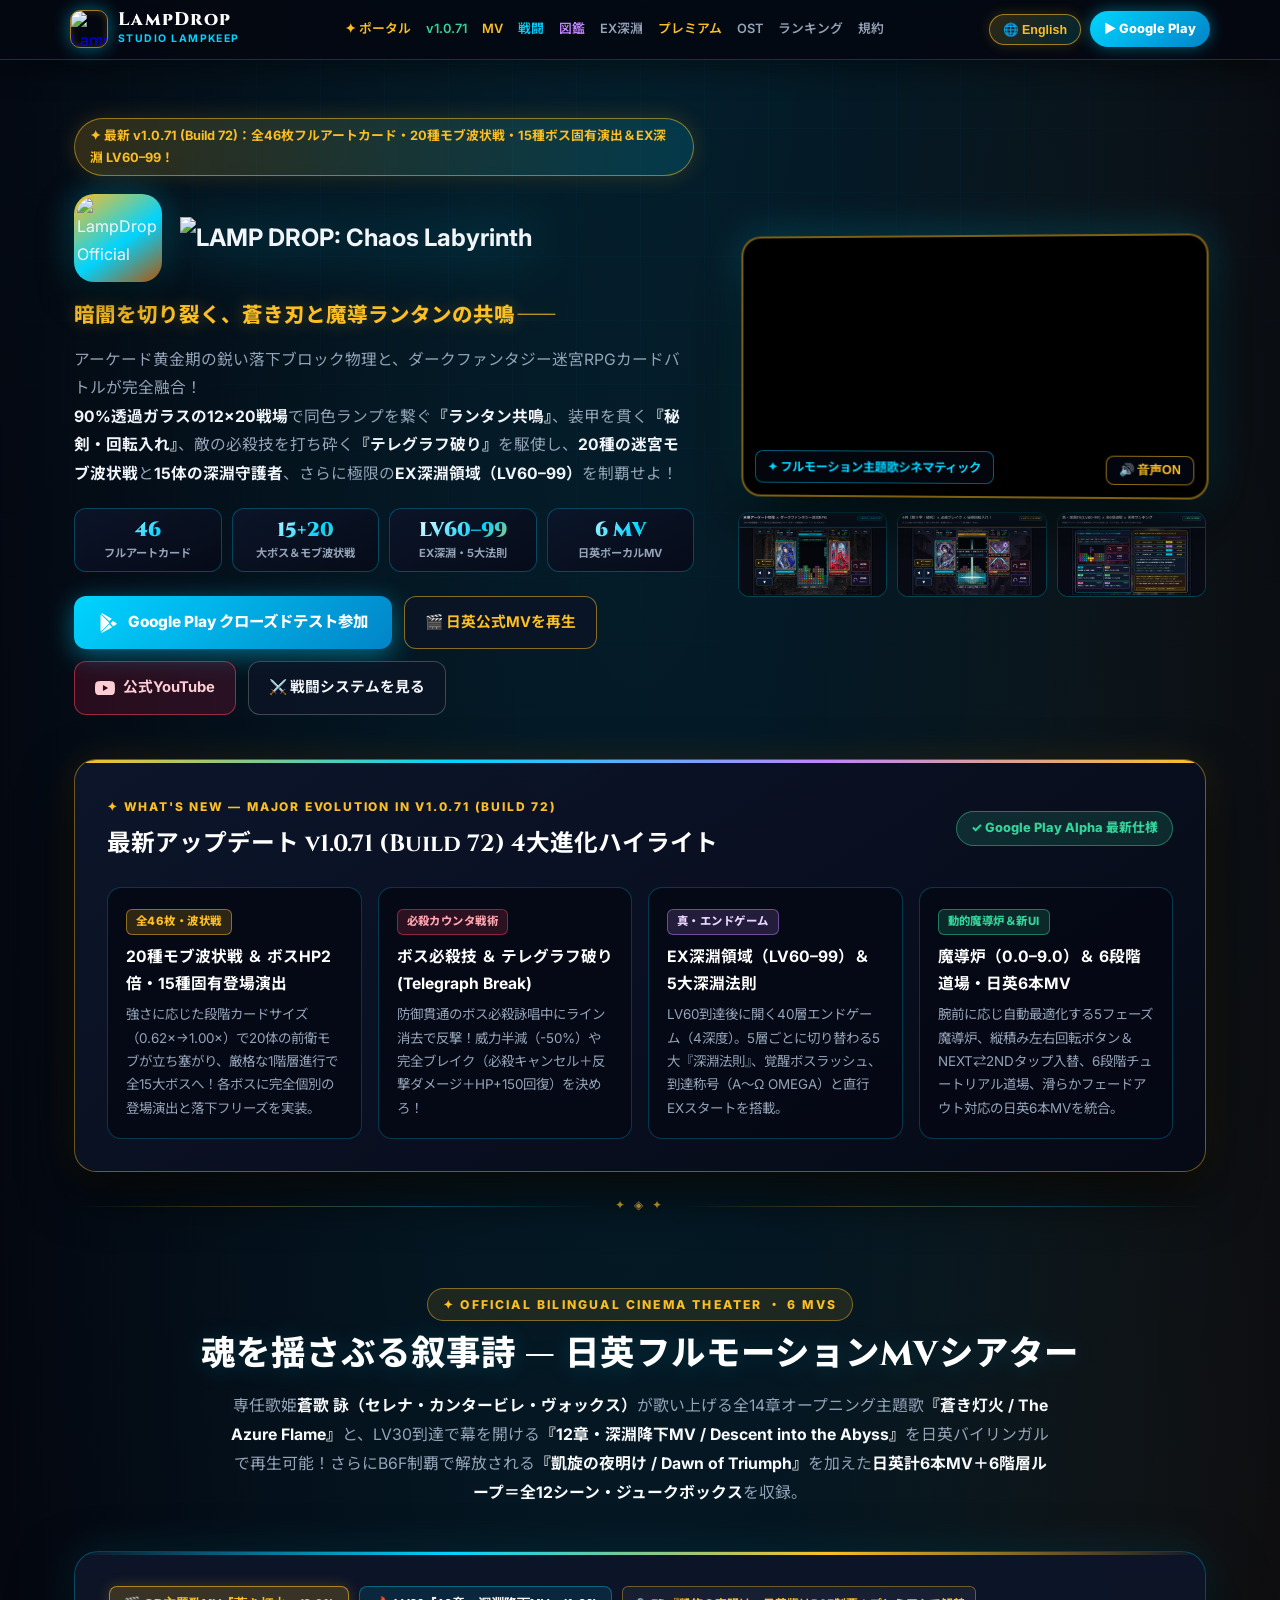
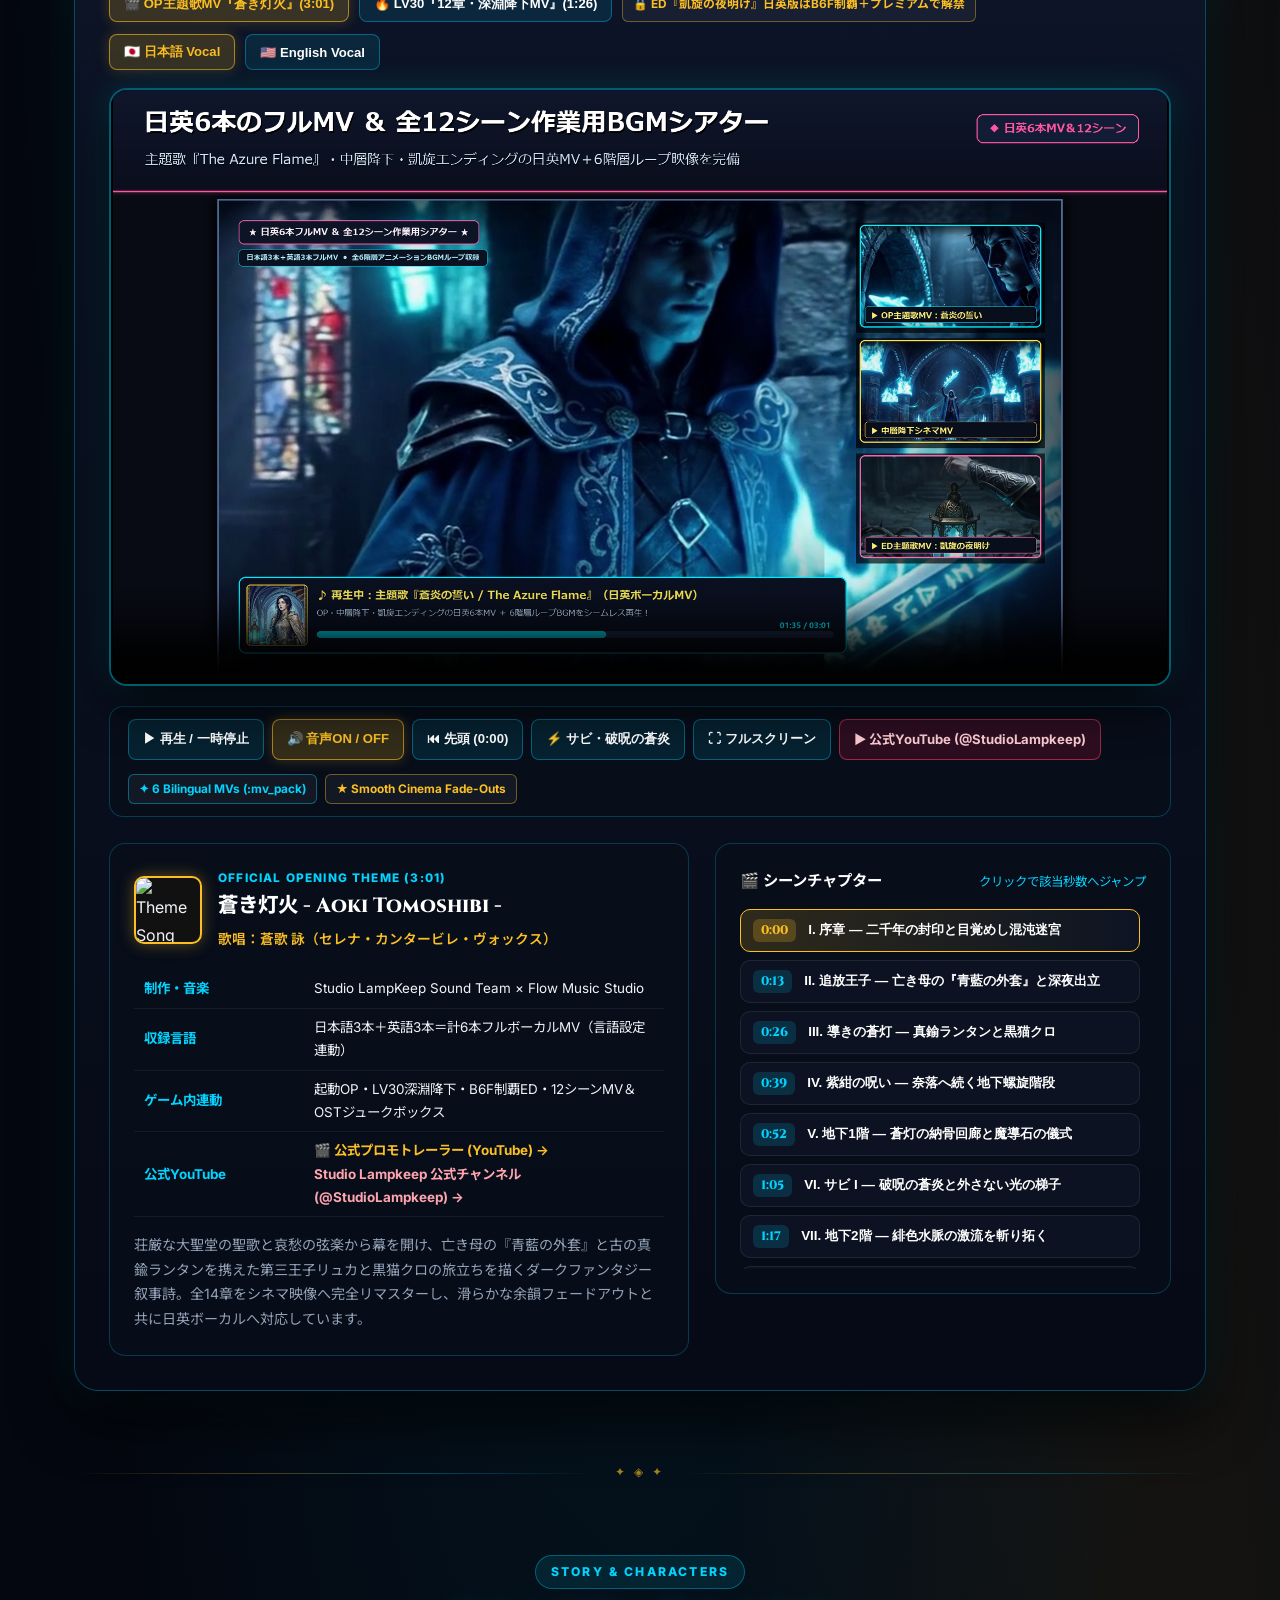
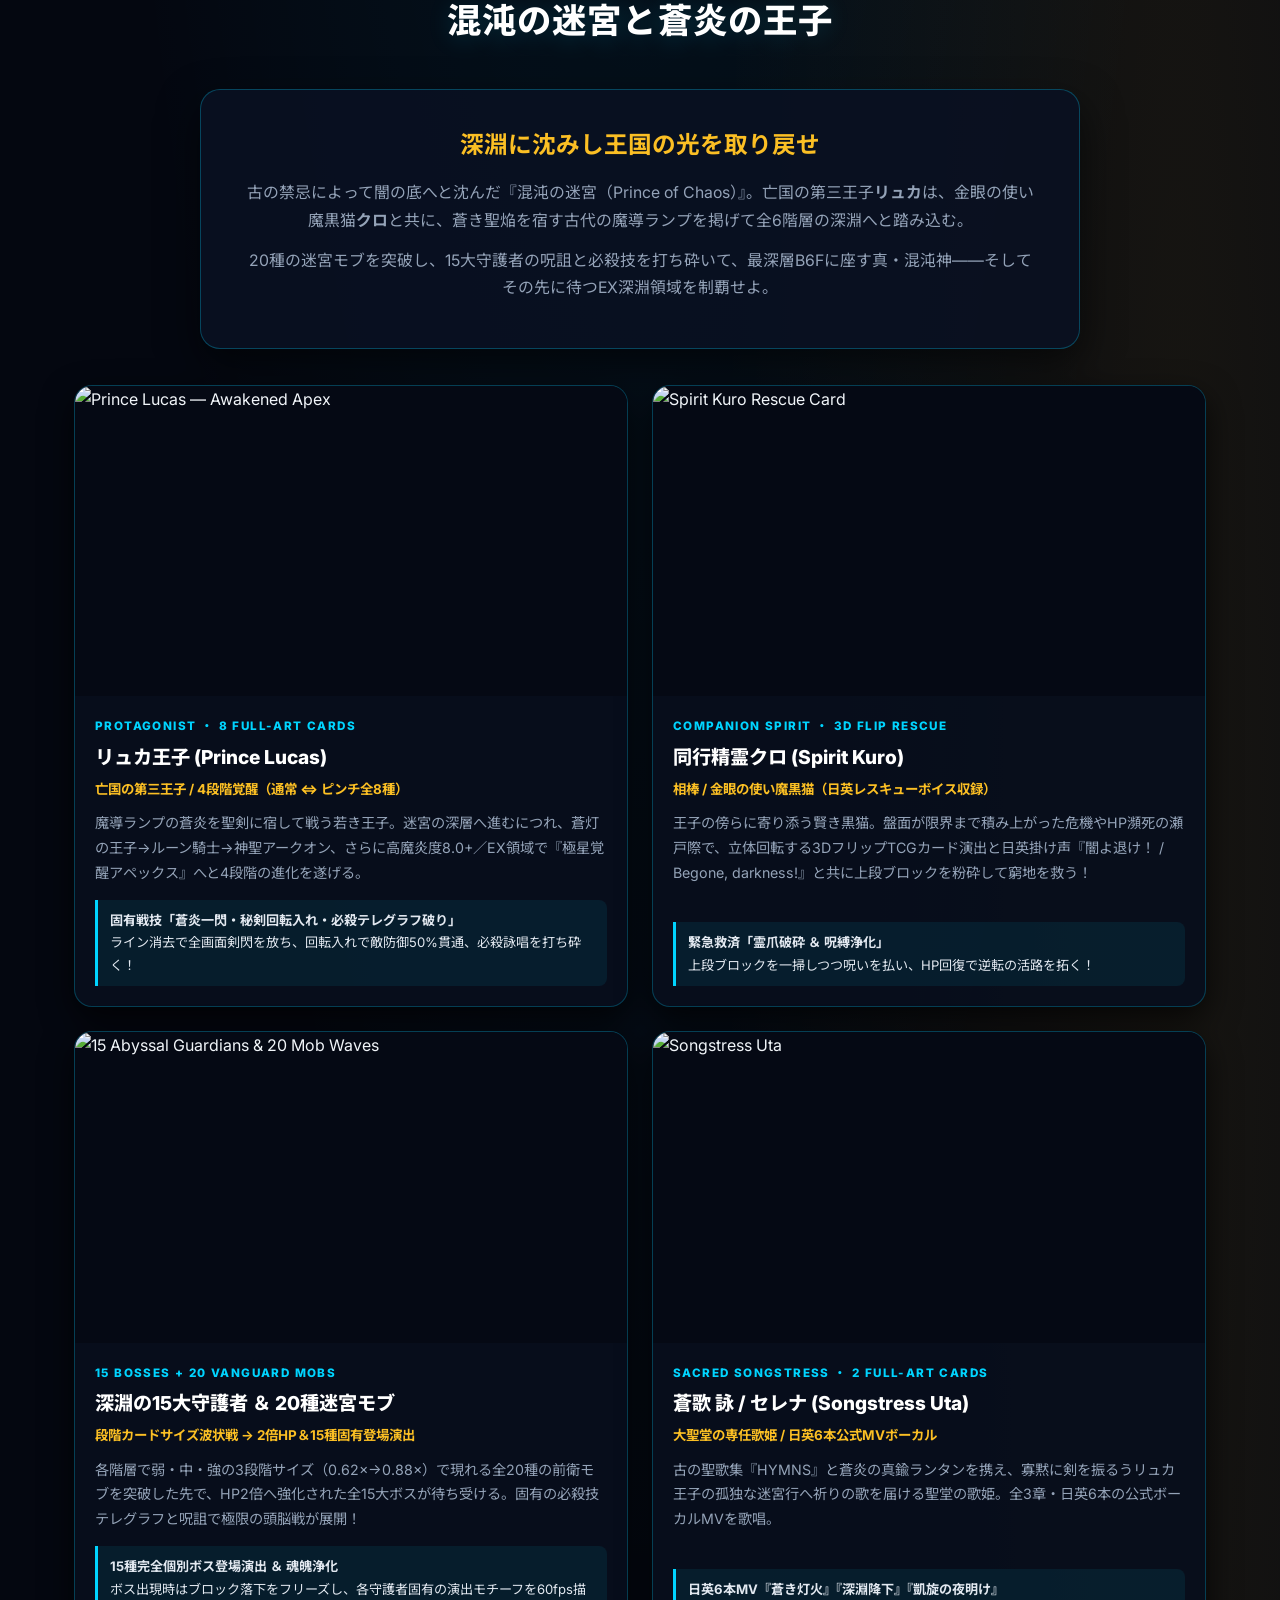
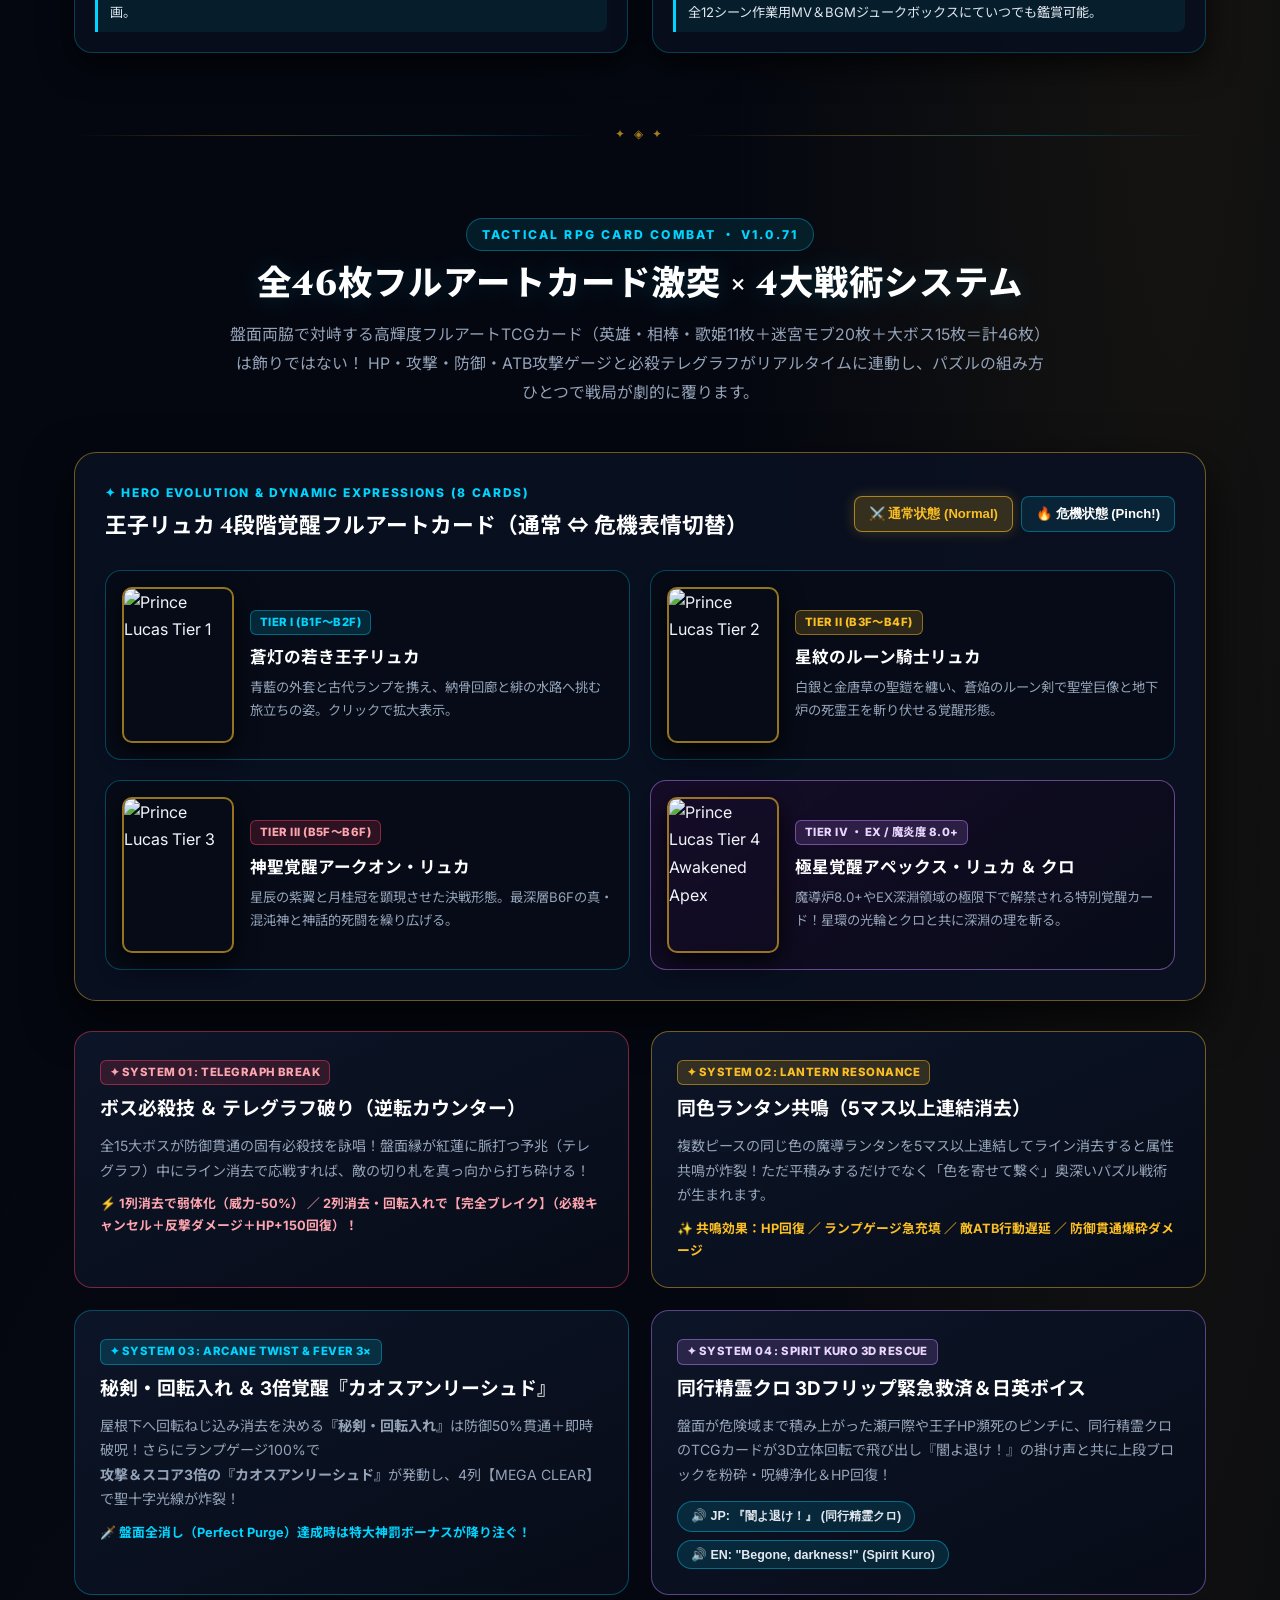
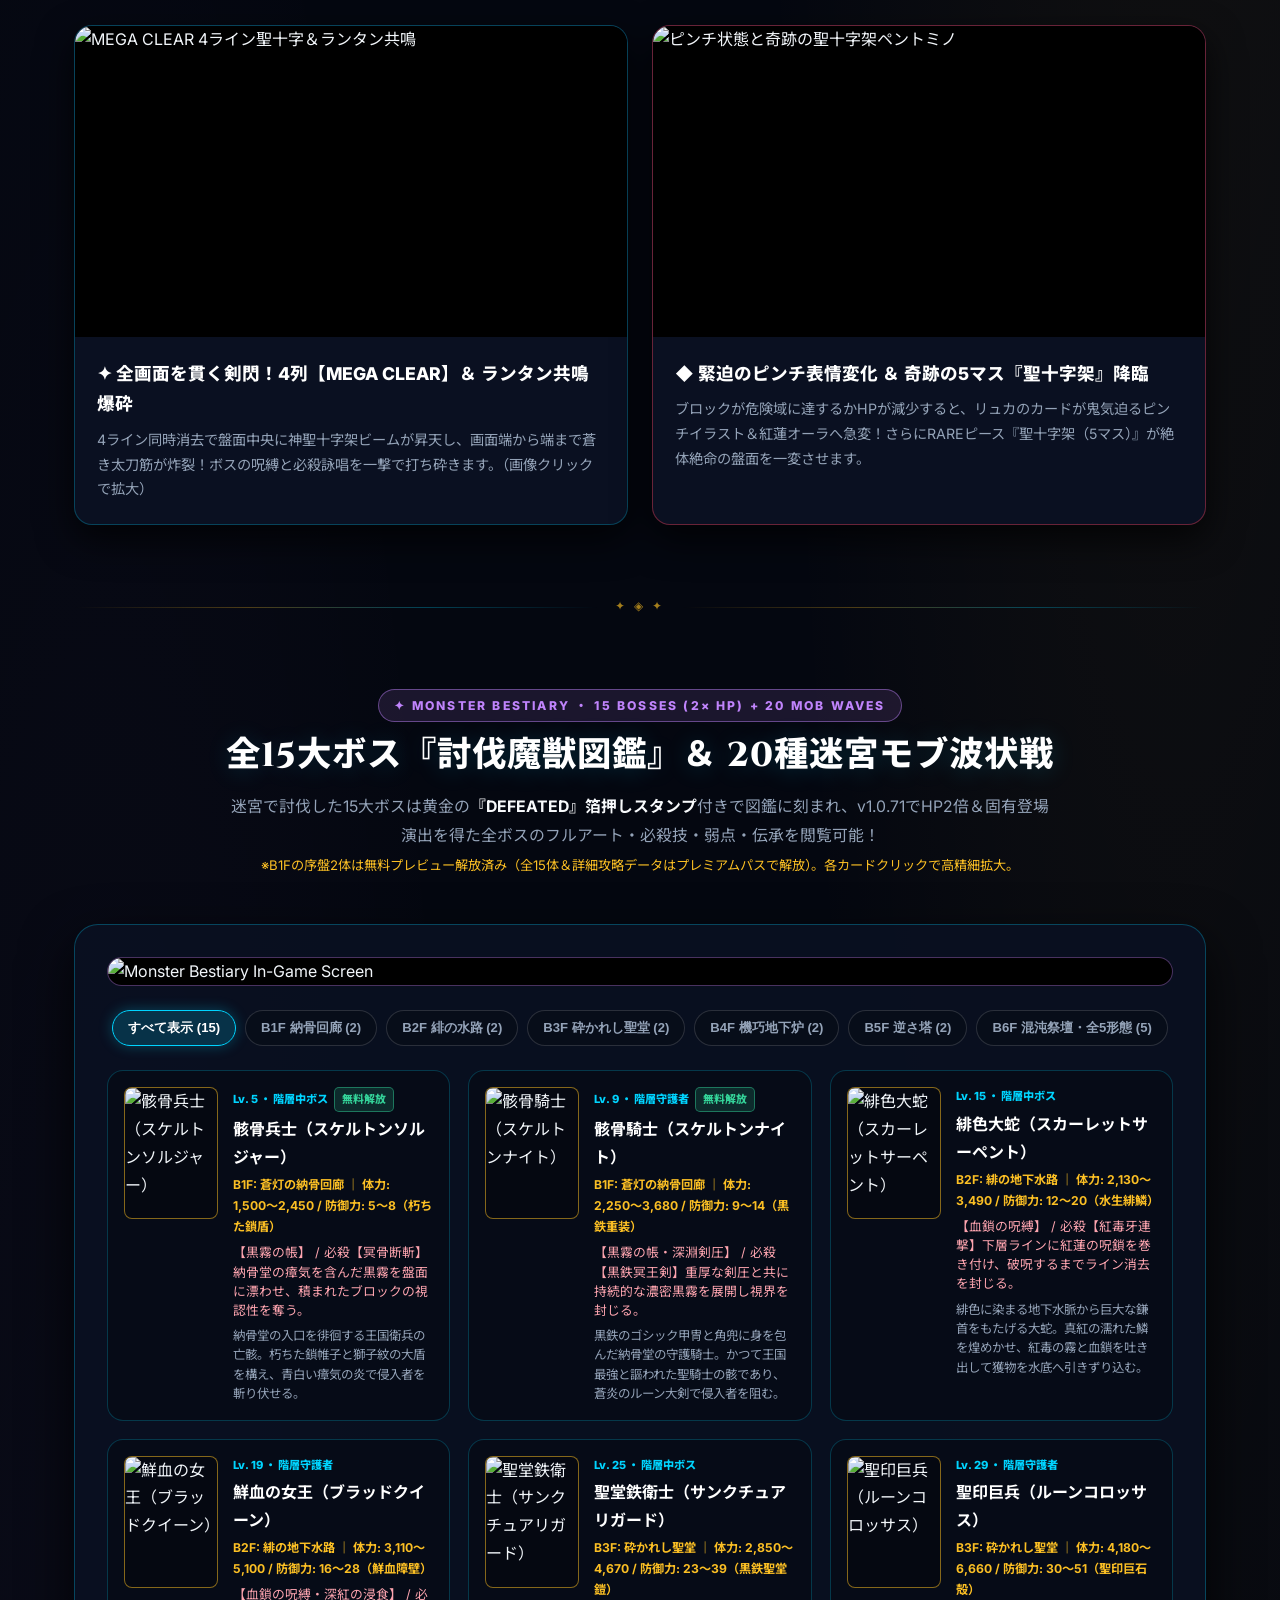
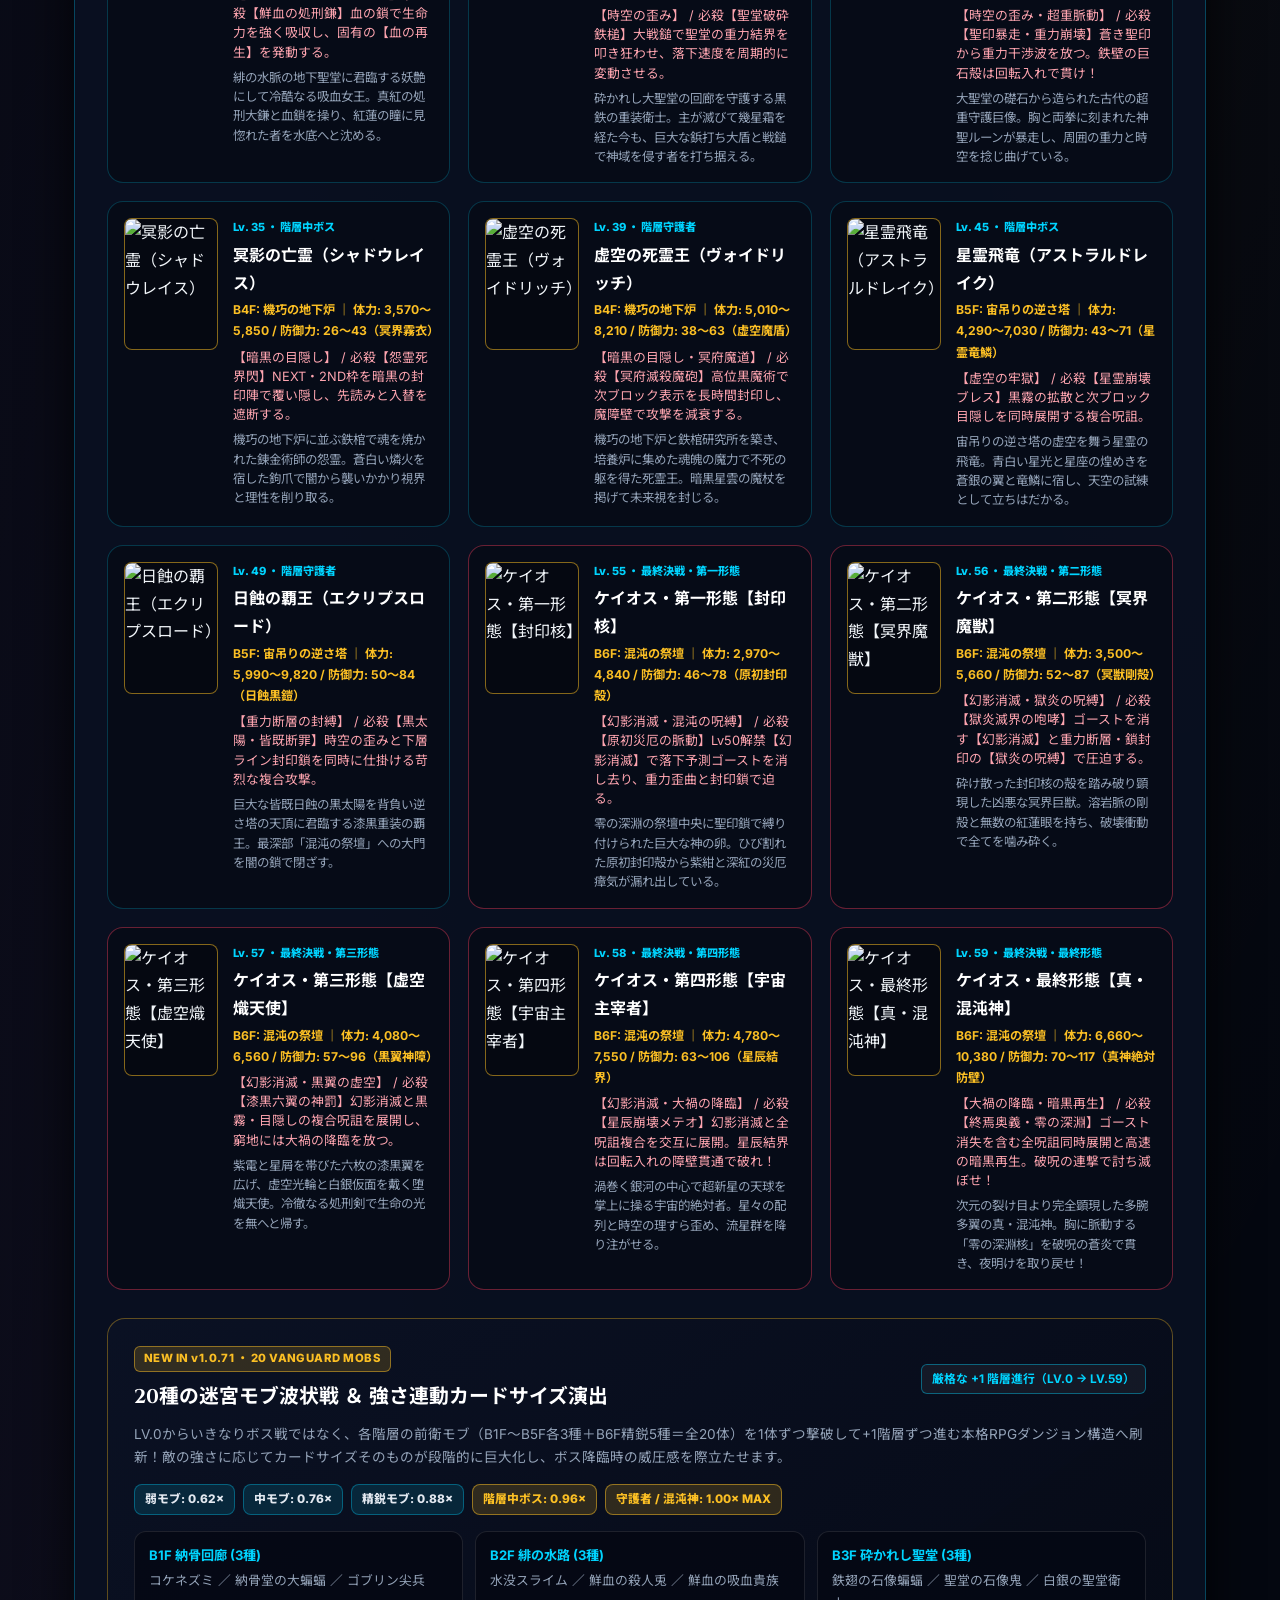
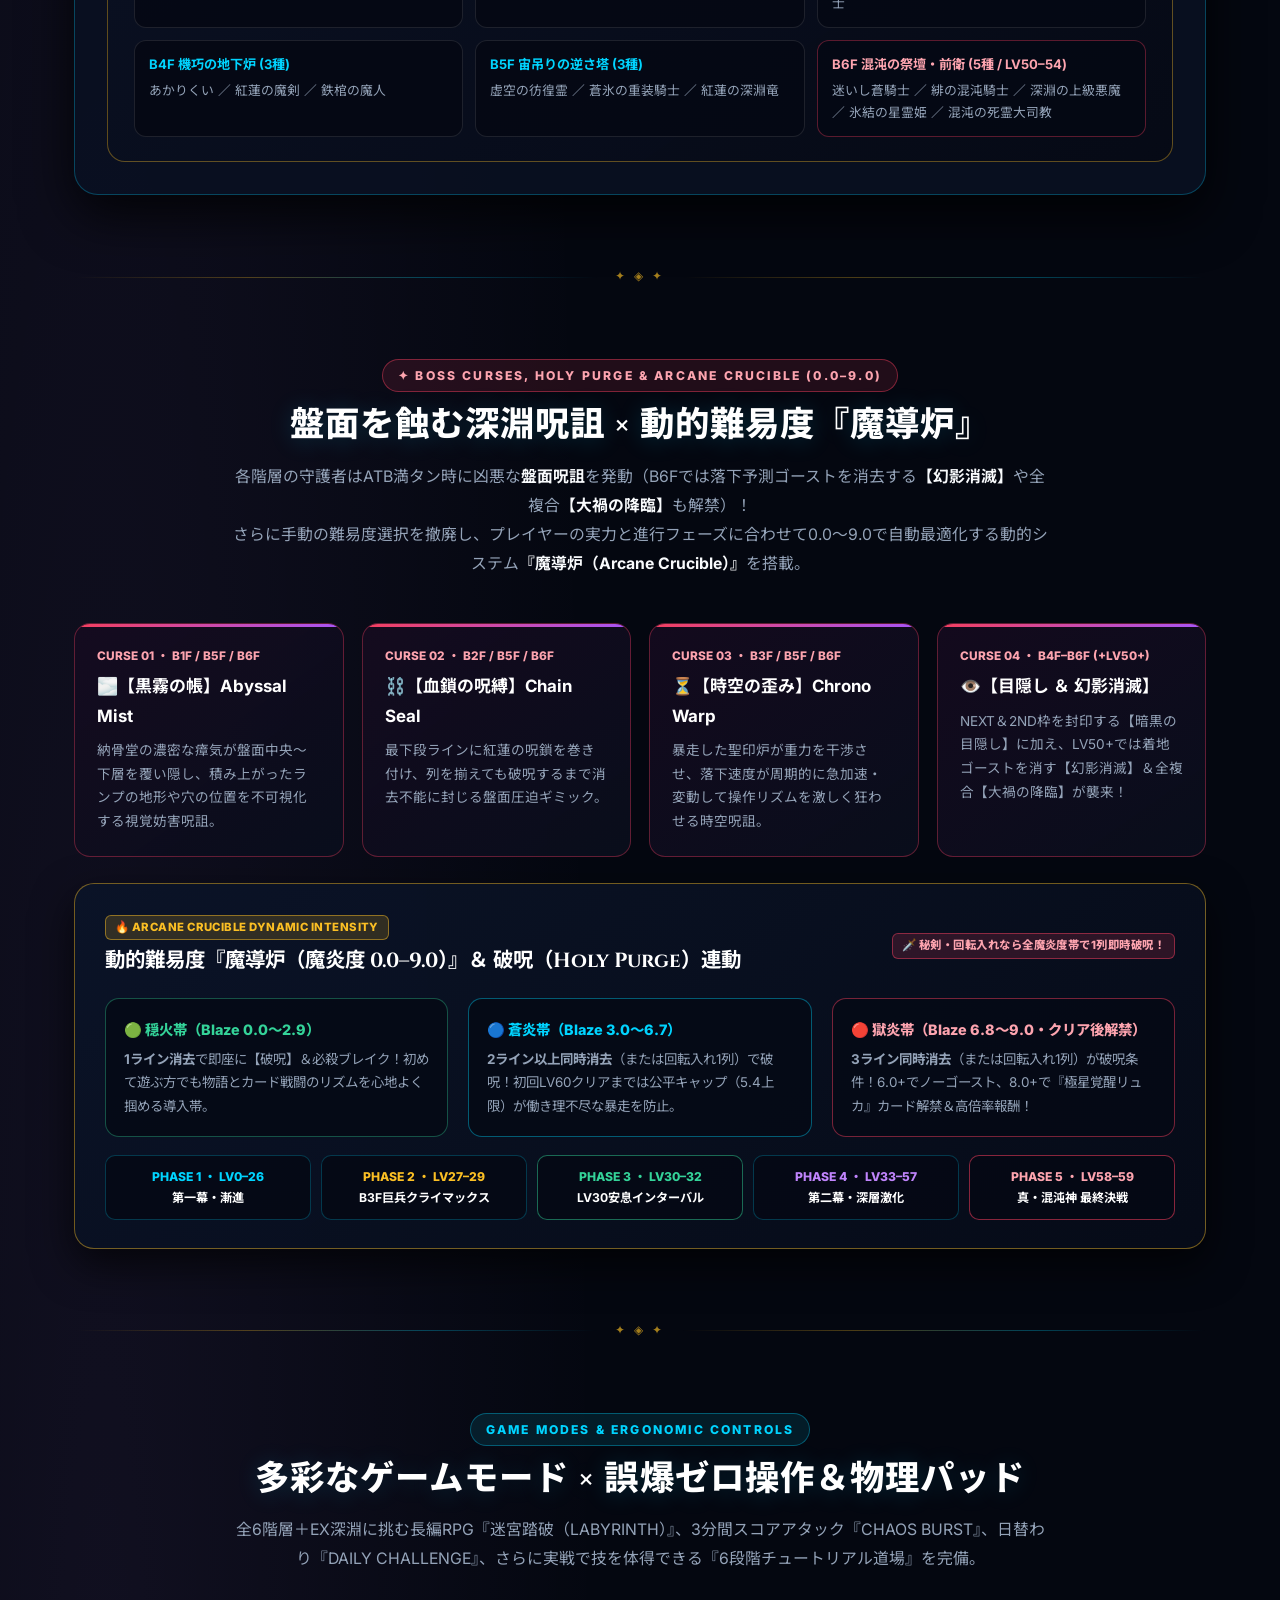
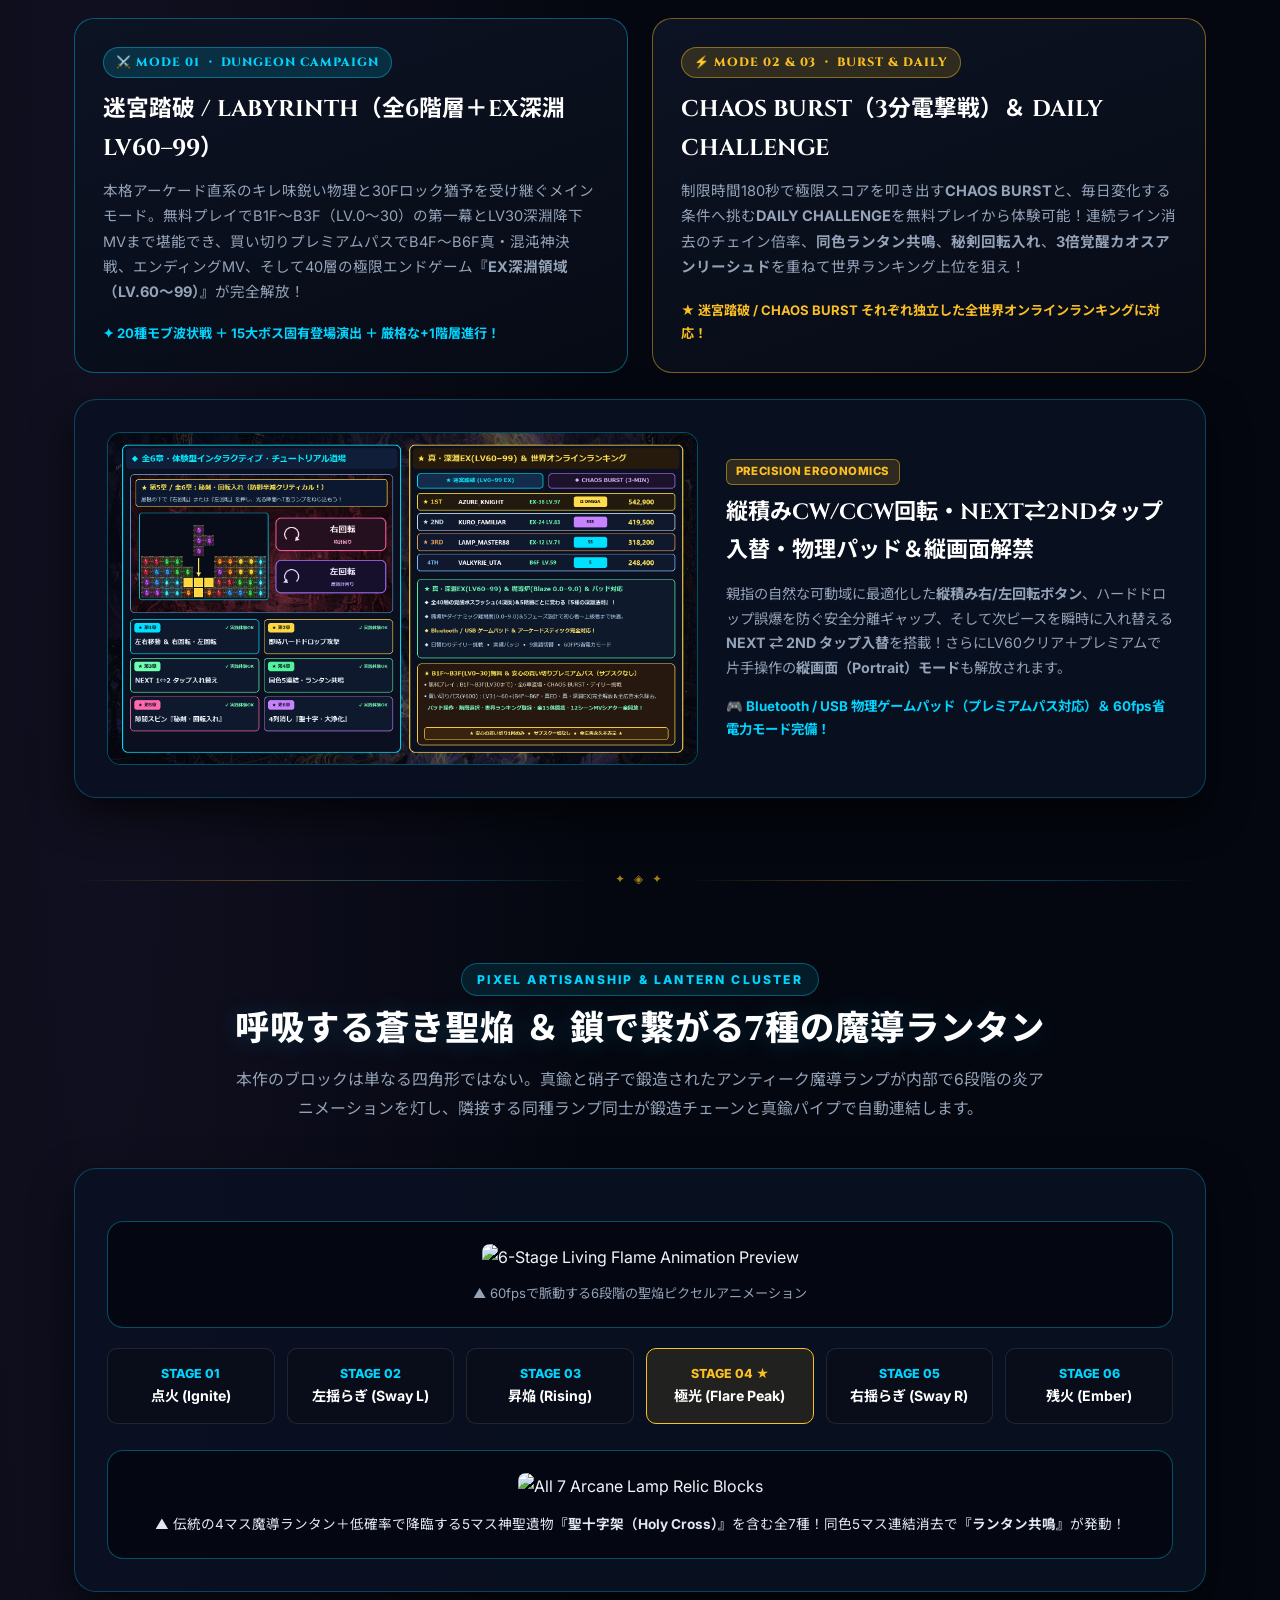
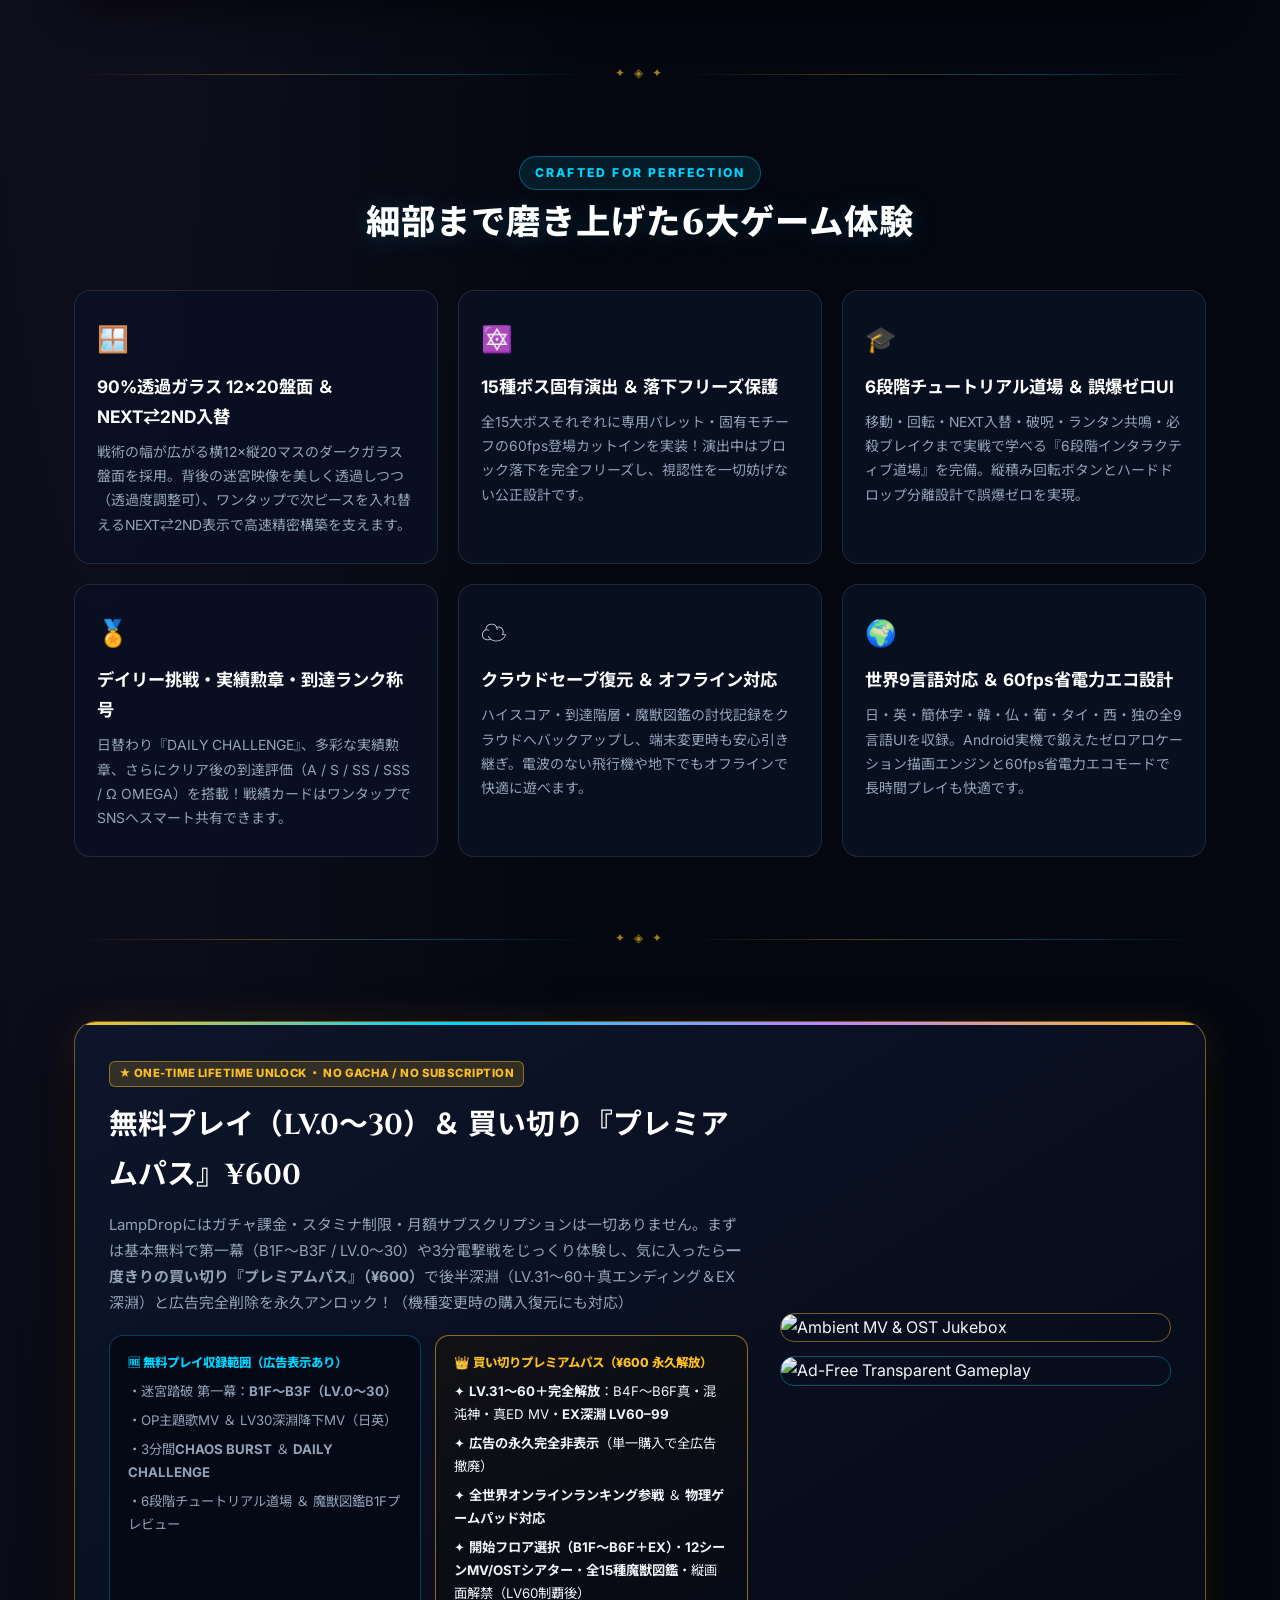
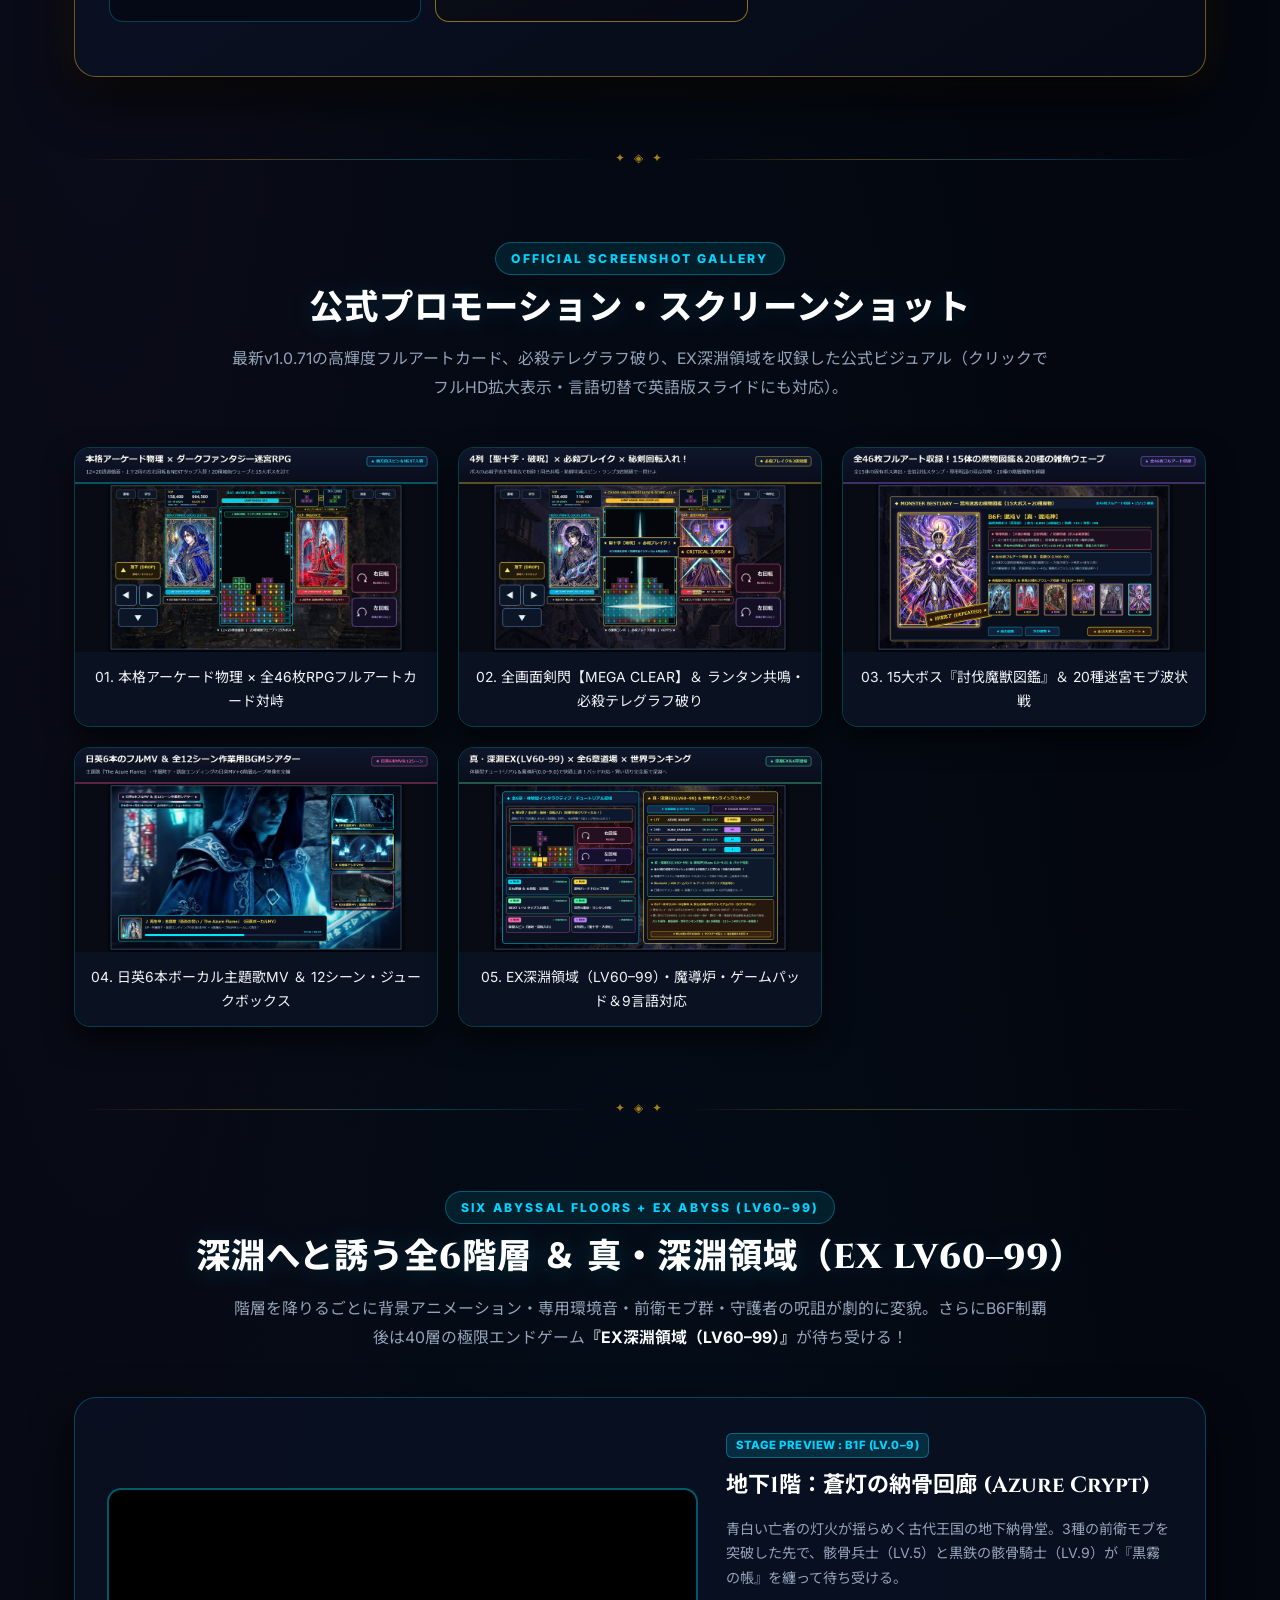
==== lampdrop/index.html @ 5208ed66 "chore(lampdrop): remove 'Classic 1988' and '1988' branding across portal, LampDrop page and promo gr" ====
<!DOCTYPE html>
<html lang="ja">
<head>
    <meta charset="UTF-8">
    <meta name="viewport" content="width=device-width, initial-scale=1.0">
    <title>LampDrop (ランプドロップ) - 混沌迷宮の蒼き灯火 | Studio LampKeep 公式サイト</title>
    <meta name="description" content="Studio LampKeepが贈る、本格アーケード物理×ダークファンタジー迷宮RPG『LampDrop（ランプドロップ）』公式サイト。全46枚フルアートカード（15大ボス＋20種迷宮モブ波状戦）、15種固有ボス登場演出、ボス必殺テレグラフ破り、EX深淵領域（LV60–99）、日英6本MV収録（最新v1.0.71）。">
    <meta name="keywords" content="LampDrop, ランプドロップ, Studio LampKeep, ブロックパズル, ダークファンタジー, RPGカードバトル, Android, Prince of Chaos, EX深淵">

    <!-- Open Graph / Meta -->
    <link rel="canonical" href="https://lampkeeper2026.github.io/block-drop-1988/index.html">
    <link rel="icon" type="image/png" href="img/icon.png">
    <link rel="apple-touch-icon" href="img/icon.png">
    <meta name="theme-color" content="#040710">
    <meta property="og:type" content="website">
    <meta property="og:site_name" content="Studio LampKeep (蒼灯機関)">
    <meta property="og:url" content="https://lampkeeper2026.github.io/block-drop-1988/index.html">
    <meta property="og:title" content="LampDrop - 混沌迷宮の蒼き灯火 | Studio LampKeep 公式サイト (v1.0.71)">
    <meta property="og:description" content="魔導ランプを繋ぎ、深淵の怪異を斬り伏せろ！本格アーケード物理×全46枚フルアートRPGカード対峙×20種モブ波状戦＆15大ボス固有演出×必殺テレグラフ破り×EX深淵LV60–99×日英6本MV（最新v1.0.71）。">
    <meta property="og:image" content="https://lampkeeper2026.github.io/block-drop-1988/store_promo/ja/feature_graphic.png">
    <meta property="og:locale" content="ja_JP">
    <meta property="og:locale:alternate" content="en_US">
    <meta name="twitter:card" content="summary_large_image">
    <meta name="twitter:title" content="LampDrop - 混沌迷宮の蒼き灯火 | Studio LampKeep (v1.0.71)">
    <meta name="twitter:description" content="一列消せば、敵を両断！本格アーケードの操作感×全46枚フルアートRPGカード対峙×ボス必殺テレグラフ破り×EX深淵LV60–99×日英ボーカルMV。">
    <meta name="twitter:image" content="https://lampkeeper2026.github.io/block-drop-1988/store_promo/ja/feature_graphic.png">

    <!-- Structured Data (JSON-LD) -->
    <script type="application/ld+json">
    {
      "@context": "https://schema.org",
      "@type": ["VideoGame", "SoftwareApplication"],
      "name": "LampDrop - 混沌迷宮の蒼き灯火",
      "alternateName": ["LampDrop: Chaos Labyrinth", "ランプドロップ"],
      "operatingSystem": "Android 7.0+",
      "applicationCategory": "GameApplication",
      "genre": ["Action Puzzle", "Dark Fantasy", "Dungeon RPG", "Arcade"],
      "softwareVersion": "1.0.71",
      "inLanguage": ["ja", "en", "zh-CN", "ko", "fr", "pt-BR", "th", "es", "de"],
      "url": "https://lampkeeper2026.github.io/block-drop-1988/index.html",
      "image": "https://lampkeeper2026.github.io/block-drop-1988/store_promo/ja/feature_graphic.png",
      "screenshot": [
        "https://lampkeeper2026.github.io/block-drop-1988/store_promo/ja/promo_01_battle.png",
        "https://lampkeeper2026.github.io/block-drop-1988/store_promo/ja/promo_02_slash.png",
        "https://lampkeeper2026.github.io/block-drop-1988/store_promo/ja/promo_03_bestiary.png",
        "https://lampkeeper2026.github.io/block-drop-1988/store_promo/ja/promo_04_mv.png",
        "https://lampkeeper2026.github.io/block-drop-1988/store_promo/ja/promo_05_hybrid.png"
      ],
      "author": {
        "@type": "Organization",
        "name": "Studio LampKeep (蒼灯機関)",
        "url": "https://lampkeeper2026.github.io/",
        "sameAs": [
          "https://www.youtube.com/@StudioLampkeep",
          "https://www.youtube.com/channel/UC94IVnhW44LmIG2r6elk6pg"
        ]
      },
      "sameAs": [
        "https://www.youtube.com/@StudioLampkeep"
      ],
      "trailer": {
        "@type": "VideoObject",
        "name": "LampDrop: Chaos Labyrinth — Official Promo Trailer (v1.0.71)",
        "description": "Official Retro Arcade × Dark Fantasy Dungeon RPG promo trailer for LampDrop: Chaos Labyrinth by Studio LampKeep.",
        "url": "https://www.youtube.com/watch?v=hOTzv1ojSjA",
        "embedUrl": "https://www.youtube.com/embed/hOTzv1ojSjA",
        "thumbnailUrl": "https://lampkeeper2026.github.io/block-drop-1988/store_promo/ja/feature_graphic.png"
      },
      "offers": {
        "@type": "Offer",
        "price": "0",
        "priceCurrency": "JPY",
        "description": "Free to play B1F–B3F (LV0–LV30), CHAOS BURST & Daily Challenge; optional one-time Lifetime Premium Pass (¥600 JPY / ~$4.99) unlocks LV31–LV60+, True Ending, EX Abyss LV60–99 & permanent Ad-Free play."
      }
    }
    </script>

    <!-- Google Fonts -->
    <link rel="preconnect" href="https://fonts.googleapis.com">
    <link rel="preconnect" href="https://fonts.gstatic.com" crossorigin>
    <link href="https://fonts.googleapis.com/css2?family=Cinzel:wght@600;700;800;900&family=Inter:wght@400;500;600;700;800&family=Noto+Sans+JP:wght@400;500;700;900&display=swap" rel="stylesheet">

    <style>
        :root {
            --bg-deep: #040710;
            --bg-sapphire: #081022;
            --bg-surface: rgba(10, 17, 34, 0.86);
            --bg-elevated: rgba(14, 24, 48, 0.94);
            --border-glow: rgba(0, 212, 255, 0.28);
            --border-brass: rgba(251, 191, 36, 0.42);
            --border-subtle: rgba(148, 163, 184, 0.16);
            --accent-cyan: #00d4ff;
            --accent-glow: #38bdf8;
            --accent-gold: #fbbf24;
            --accent-gold-deep: #d97706;
            --accent-crimson: #f43f5e;
            --accent-violet: #c084fc;
            --accent-emerald: #34d399;
            --text-primary: #f1f5f9;
            --text-secondary: #94a3b8;
            --text-muted: #64748b;
            --max-w: 1180px;
            --radius-lg: 22px;
            --radius-md: 16px;
        }

        * {
            box-sizing: border-box;
            margin: 0;
            padding: 0;
        }

        html {
            scroll-behavior: smooth;
            scroll-padding-top: 84px;
            overflow-x: clip;
        }

        body {
            background-color: var(--bg-deep);
            background-image:
                radial-gradient(ellipse 85% 48% at 50% -6%, rgba(0, 212, 255, 0.14), transparent 65%),
                radial-gradient(ellipse 55% 42% at 92% 20%, rgba(251, 191, 36, 0.08), transparent 65%),
                radial-gradient(ellipse 60% 45% at 8% 58%, rgba(192, 132, 252, 0.07), transparent 65%),
                radial-gradient(ellipse 70% 40% at 50% 96%, rgba(0, 168, 232, 0.08), transparent 70%);
            color: var(--text-primary);
            font-family: 'Inter', 'Noto Sans JP', sans-serif;
            overflow-x: clip;
            line-height: 1.74;
            -webkit-font-smoothing: antialiased;
        }

        /* Subtle Gothic Cathedral Grid Overlay */
        body::before {
            content: '';
            position: fixed;
            inset: 0;
            background-image:
                linear-gradient(rgba(0, 212, 255, 0.024) 1px, transparent 1px),
                linear-gradient(90deg, rgba(0, 212, 255, 0.024) 1px, transparent 1px);
            background-size: 64px 64px;
            mask-image: radial-gradient(ellipse 80% 70% at 50% 25%, #000 30%, transparent 90%);
            -webkit-mask-image: radial-gradient(ellipse 80% 70% at 50% 25%, #000 30%, transparent 90%);
            pointer-events: none;
            z-index: 0;
        }

        /* Scroll Progress Indicator */
        #scrollProgress {
            position: fixed;
            top: 0;
            left: 0;
            height: 3px;
            width: 0%;
            background: linear-gradient(90deg, var(--accent-cyan), var(--accent-gold), var(--accent-crimson));
            z-index: 220;
            box-shadow: 0 0 14px rgba(0, 212, 255, 0.8);
            transition: width 0.08s linear;
        }

        /* Ambient Canvas Embers */
        #embersCanvas {
            position: fixed;
            inset: 0;
            width: 100%;
            height: 100%;
            pointer-events: none;
            z-index: 0;
        }

        .content-layer {
            position: relative;
            z-index: 1;
        }

        /* Ornate Gothic Section Divider */
        .gothic-divider {
            max-width: var(--max-w);
            margin: 0 auto;
            padding: 0 24px;
            display: flex;
            align-items: center;
            gap: 16px;
            opacity: 0.65;
        }

        .gothic-divider::before,
        .gothic-divider::after {
            content: '';
            flex: 1;
            height: 1px;
            background: linear-gradient(90deg, transparent, rgba(251, 191, 36, 0.45), rgba(0, 212, 255, 0.45), transparent);
        }

        .gothic-divider span {
            color: var(--accent-gold);
            font-size: 0.72rem;
            letter-spacing: 0.25em;
            font-family: 'Cinzel', serif;
        }

        /* Sticky Gothic Glass Header */
        header {
            position: sticky;
            top: 0;
            background: rgba(4, 7, 16, 0.88);
            backdrop-filter: blur(18px);
            -webkit-backdrop-filter: blur(18px);
            border-bottom: 1px solid rgba(251, 191, 36, 0.2);
            box-shadow: 0 8px 30px rgba(0, 0, 0, 0.48);
            z-index: 100;
        }

        .nav-inner {
            max-width: var(--max-w);
            margin: 0 auto;
            padding: 10px 20px;
            display: flex;
            justify-content: space-between;
            align-items: center;
            gap: 12px;
        }

        .brand-logo {
            display: flex;
            align-items: center;
            gap: 10px;
            text-decoration: none;
            flex-shrink: 0;
        }

        .brand-logo img {
            width: 38px;
            height: 38px;
            border-radius: 10px;
            border: 1.5px solid rgba(251, 191, 36, 0.65);
            box-shadow: 0 0 18px rgba(0, 212, 255, 0.48), inset 0 0 8px rgba(251, 191, 36, 0.2);
            transition: transform 0.22s ease, box-shadow 0.22s ease;
        }

        .brand-logo:hover img {
            transform: scale(1.05);
            box-shadow: 0 0 24px rgba(0, 212, 255, 0.72);
        }

        .brand-title {
            font-family: 'Cinzel', serif;
            font-weight: 800;
            font-size: 1.14rem;
            color: #ffffff;
            letter-spacing: 0.07em;
            line-height: 1.12;
        }

        .brand-studio {
            font-size: 0.65rem;
            color: var(--accent-cyan);
            letter-spacing: 0.14em;
            text-transform: uppercase;
            font-weight: 700;
        }

        nav {
            display: flex;
            align-items: center;
            gap: 11px;
            flex-wrap: nowrap;
            min-width: 0;
        }

        nav a {
            color: var(--text-secondary);
            text-decoration: none;
            font-size: 0.8rem;
            font-weight: 600;
            white-space: nowrap;
            padding: 4px 2px;
            position: relative;
            transition: color 0.2s ease, text-shadow 0.2s ease;
        }

        nav a::after {
            content: '';
            position: absolute;
            left: 0;
            right: 0;
            bottom: -2px;
            height: 2px;
            background: linear-gradient(90deg, var(--accent-cyan), var(--accent-gold));
            transform: scaleX(0);
            transform-origin: center;
            transition: transform 0.22s ease;
        }

        nav a:hover {
            color: #ffffff;
            text-shadow: 0 0 12px rgba(0, 212, 255, 0.55);
        }

        nav a:hover::after {
            transform: scaleX(1);
        }

        .nav-controls {
            display: flex;
            align-items: center;
            gap: 9px;
            flex-shrink: 0;
        }

        .lang-switch-btn {
            display: inline-flex;
            align-items: center;
            gap: 6px;
            background: linear-gradient(135deg, rgba(251, 191, 36, 0.18), rgba(0, 212, 255, 0.14));
            border: 1px solid rgba(251, 191, 36, 0.58);
            color: var(--accent-gold);
            font-size: 0.78rem;
            font-weight: 800;
            padding: 7px 13px;
            border-radius: 999px;
            cursor: pointer;
            transition: all 0.2s ease;
            white-space: nowrap;
            box-shadow: 0 0 14px rgba(251, 191, 36, 0.18);
        }

        .lang-switch-btn:hover {
            background: rgba(251, 191, 36, 0.28);
            transform: translateY(-1px);
            box-shadow: 0 0 22px rgba(251, 191, 36, 0.45);
        }

        .nav-play-btn {
            display: inline-flex;
            align-items: center;
            gap: 6px;
            background: linear-gradient(135deg, #00d4ff, #0284c7);
            color: #ffffff;
            font-size: 0.8rem;
            font-weight: 800;
            padding: 7px 14px;
            border-radius: 999px;
            text-decoration: none;
            white-space: nowrap;
            box-shadow: 0 0 16px rgba(0, 212, 255, 0.42);
            transition: transform 0.2s ease, box-shadow 0.2s ease;
        }

        .nav-play-btn:hover {
            transform: translateY(-1px);
            box-shadow: 0 0 26px rgba(0, 212, 255, 0.68);
        }

        .mobile-nav-toggle {
            display: none;
            background: rgba(0, 212, 255, 0.12);
            border: 1px solid rgba(0, 212, 255, 0.42);
            color: var(--accent-cyan);
            border-radius: 8px;
            padding: 6px 11px;
            font-size: 1.15rem;
            cursor: pointer;
        }

        /* Hero Section */
        .hero {
            padding: 58px 24px 44px;
            max-width: var(--max-w);
            margin: 0 auto;
            display: grid;
            grid-template-columns: 1.14fr 0.86fr;
            gap: 44px;
            align-items: center;
        }

        .hero-tag {
            display: inline-flex;
            align-items: center;
            gap: 8px;
            background: linear-gradient(90deg, rgba(251, 191, 36, 0.18), rgba(0, 212, 255, 0.15));
            border: 1px solid rgba(251, 191, 36, 0.52);
            padding: 6px 15px;
            border-radius: 999px;
            font-size: 0.8rem;
            font-weight: 700;
            color: var(--accent-gold);
            margin-bottom: 18px;
            box-shadow: 0 0 22px rgba(251, 191, 36, 0.16);
        }

        .hero-brand-lockup {
            display: flex;
            align-items: center;
            gap: 18px;
            margin-bottom: 14px;
        }

        .hero-icon-emblem {
            position: relative;
            width: 88px;
            height: 88px;
            flex-shrink: 0;
            border-radius: 20px;
            padding: 3px;
            background: linear-gradient(145deg, #fbbf24, #00d4ff 55%, #b45309);
            box-shadow: 0 12px 34px rgba(0, 0, 0, 0.82), 0 0 32px rgba(0, 212, 255, 0.42);
            cursor: zoom-in;
            transition: transform 0.28s ease, box-shadow 0.28s ease;
        }

        .hero-icon-emblem:hover {
            transform: translateY(-3px) scale(1.04);
            box-shadow: 0 16px 40px rgba(0, 0, 0, 0.85), 0 0 42px rgba(251, 191, 36, 0.55);
        }

        .hero-icon-emblem img {
            width: 100%;
            height: 100%;
            border-radius: 17px;
            display: block;
            object-fit: cover;
        }

        .hero-logo-wrap {
            display: flex;
            flex-direction: column;
            align-items: flex-start;
            min-width: 0;
            flex: 1;
        }

        .hero-logo-img {
            max-width: 410px;
            width: 100%;
            height: auto;
            filter: drop-shadow(0 0 28px rgba(0, 212, 255, 0.65));
        }

        .hero-subtitle {
            font-family: 'Noto Sans JP', sans-serif;
            font-size: 1.28rem;
            font-weight: 800;
            color: var(--accent-gold);
            letter-spacing: 0.05em;
            margin-bottom: 14px;
            text-shadow: 0 0 18px rgba(251, 191, 36, 0.28);
        }

        .hero-desc {
            font-size: 0.98rem;
            color: var(--text-secondary);
            margin-bottom: 20px;
            line-height: 1.82;
        }

        .hero-desc strong {
            color: #f1f5f9;
        }

        .hero-metrics {
            display: grid;
            grid-template-columns: repeat(4, 1fr);
            gap: 10px;
            margin-bottom: 24px;
        }

        .hero-metric-card {
            background: linear-gradient(155deg, rgba(12, 21, 42, 0.92), rgba(6, 11, 24, 0.95));
            border: 1px solid rgba(0, 212, 255, 0.28);
            border-radius: 12px;
            padding: 10px 8px;
            text-align: center;
            transition: border-color 0.22s ease, transform 0.22s ease;
        }

        .hero-metric-card:hover {
            border-color: var(--accent-gold);
            transform: translateY(-2px);
        }

        .hero-metric-val {
            font-family: 'Cinzel', serif;
            font-size: 1.24rem;
            font-weight: 900;
            background: linear-gradient(135deg, #ffffff 10%, var(--accent-cyan) 60%, var(--accent-gold) 100%);
            -webkit-background-clip: text;
            background-clip: text;
            color: transparent;
            line-height: 1.2;
        }

        .hero-metric-lbl {
            font-size: 0.7rem;
            font-weight: 700;
            color: var(--text-secondary);
            margin-top: 3px;
            line-height: 1.3;
        }

        .cta-group {
            display: flex;
            flex-wrap: wrap;
            gap: 12px;
        }

        .btn-primary {
            display: inline-flex;
            align-items: center;
            gap: 10px;
            background: linear-gradient(135deg, #00d4ff, #0284c7);
            color: #ffffff;
            font-weight: 800;
            font-size: 0.96rem;
            padding: 13px 24px;
            border-radius: 12px;
            text-decoration: none;
            box-shadow: 0 6px 26px rgba(0, 212, 255, 0.45);
            transition: transform 0.2s ease, box-shadow 0.2s ease;
        }

        .btn-primary:hover {
            transform: translateY(-2px);
            box-shadow: 0 8px 34px rgba(0, 212, 255, 0.72);
        }

        .btn-secondary {
            display: inline-flex;
            align-items: center;
            gap: 8px;
            background: rgba(12, 20, 38, 0.8);
            color: var(--text-primary);
            border: 1px solid rgba(255, 255, 255, 0.22);
            font-weight: 700;
            font-size: 0.92rem;
            padding: 13px 20px;
            border-radius: 12px;
            text-decoration: none;
            transition: all 0.2s ease;
        }

        .btn-secondary:hover {
            background: rgba(0, 212, 255, 0.12);
            border-color: var(--accent-cyan);
            transform: translateY(-2px);
        }

        .btn-youtube {
            border-color: rgba(244, 63, 94, 0.56);
            color: #fecdd3;
            background: rgba(136, 19, 55, 0.28);
        }

        .btn-youtube:hover {
            background: rgba(225, 29, 72, 0.28);
            border-color: #fb7185;
            color: #ffffff;
            box-shadow: 0 6px 22px rgba(244, 63, 94, 0.32);
        }

        .hero-preview {
            position: relative;
        }

        .preview-frame {
            position: relative;
            border-radius: 20px;
            overflow: hidden;
            aspect-ratio: 16 / 9;
            background: #000;
            box-shadow: 0 24px 60px rgba(0, 0, 0, 0.88), 0 0 42px rgba(0, 212, 255, 0.28);
            border: 2px solid rgba(251, 191, 36, 0.5);
            transform: perspective(1100px) rotateY(-3.5deg);
            transition: transform 0.35s ease, border-color 0.35s ease, box-shadow 0.35s ease;
        }

        .preview-frame:hover {
            transform: perspective(1100px) rotateY(0deg) scale(1.015);
            border-color: var(--accent-cyan);
            box-shadow: 0 28px 68px rgba(0, 0, 0, 0.9), 0 0 48px rgba(0, 212, 255, 0.42);
        }

        .preview-frame video {
            width: 100%;
            height: 100%;
            object-fit: cover;
            display: block;
        }

        .hero-sub-thumbs {
            display: grid;
            grid-template-columns: repeat(3, 1fr);
            gap: 10px;
            margin-top: 14px;
        }

        .hero-mini-thumb {
            border-radius: 11px;
            overflow: hidden;
            border: 1px solid rgba(0, 212, 255, 0.32);
            cursor: zoom-in;
            background: #000;
            transition: transform 0.22s ease, border-color 0.22s ease, box-shadow 0.22s ease;
        }

        .hero-mini-thumb:hover {
            transform: translateY(-3px);
            border-color: var(--accent-gold);
            box-shadow: 0 8px 20px rgba(251, 191, 36, 0.2);
        }

        .hero-mini-thumb img {
            width: 100%;
            height: auto;
            display: block;
        }

        /* Common Section Layout */
        .section {
            padding: 72px 24px;
            max-width: var(--max-w);
            margin: 0 auto;
        }

        .section-header {
            text-align: center;
            margin-bottom: 44px;
        }

        .section-tag {
            display: inline-flex;
            align-items: center;
            gap: 8px;
            font-size: 0.76rem;
            text-transform: uppercase;
            letter-spacing: 0.18em;
            color: var(--accent-cyan);
            font-weight: 800;
            padding: 5px 15px;
            border-radius: 999px;
            background: rgba(0, 212, 255, 0.1);
            border: 1px solid rgba(0, 212, 255, 0.34);
            margin-bottom: 12px;
        }

        .section-title {
            font-family: 'Cinzel', 'Noto Sans JP', serif;
            font-size: 2.15rem;
            color: #ffffff;
            font-weight: 800;
            letter-spacing: 0.03em;
            line-height: 1.3;
            text-shadow: 0 2px 24px rgba(0, 212, 255, 0.18);
        }

        .section-lead {
            color: var(--text-secondary);
            max-width: 820px;
            margin: 14px auto 0;
            font-size: 0.99rem;
            line-height: 1.82;
        }

        .section-lead strong {
            color: #f8fafc;
        }

        /* What's New v1.0.71 Banner */
        .whats-new-box {
            max-width: var(--max-w);
            margin: 0 auto 24px;
            padding: 0 24px;
        }

        .whats-new-card {
            background: linear-gradient(148deg, rgba(13, 22, 44, 0.96), rgba(6, 10, 22, 0.98));
            border: 1px solid var(--border-brass);
            border-radius: var(--radius-lg);
            padding: 32px 32px;
            box-shadow: 0 20px 52px rgba(0, 0, 0, 0.8), 0 0 36px rgba(251, 191, 36, 0.12);
            position: relative;
            overflow: hidden;
        }

        .whats-new-card::before {
            content: '';
            position: absolute;
            top: 0;
            left: 0;
            right: 0;
            height: 3px;
            background: linear-gradient(90deg, var(--accent-gold), var(--accent-cyan), var(--accent-violet), var(--accent-gold));
        }

        .whats-new-header {
            display: flex;
            justify-content: space-between;
            align-items: center;
            flex-wrap: wrap;
            gap: 12px;
            margin-bottom: 22px;
        }

        .whats-new-grid {
            display: grid;
            grid-template-columns: repeat(4, 1fr);
            gap: 16px;
        }

        .patch-item {
            background: rgba(5, 9, 20, 0.86);
            border: 1px solid rgba(0, 212, 255, 0.24);
            border-radius: 14px;
            padding: 18px;
            transition: transform 0.22s ease, border-color 0.22s ease, box-shadow 0.22s ease;
        }

        .patch-item:hover {
            transform: translateY(-4px);
            border-color: var(--accent-gold);
            box-shadow: 0 10px 26px rgba(0, 212, 255, 0.14);
        }

        .patch-tag {
            display: inline-block;
            font-size: 0.71rem;
            font-weight: 800;
            padding: 2px 9px;
            border-radius: 6px;
            background: rgba(0, 212, 255, 0.15);
            color: var(--accent-cyan);
            border: 1px solid rgba(0, 212, 255, 0.36);
            margin-bottom: 8px;
            letter-spacing: 0.04em;
        }

        .patch-tag.gold {
            background: rgba(251, 191, 36, 0.16);
            color: var(--accent-gold);
            border-color: rgba(251, 191, 36, 0.48);
        }

        .patch-tag.crimson {
            background: rgba(244, 63, 94, 0.16);
            color: #fda4af;
            border-color: rgba(244, 63, 94, 0.48);
        }

        .patch-tag.violet {
            background: rgba(192, 132, 252, 0.16);
            color: #e9d5ff;
            border-color: rgba(192, 132, 252, 0.48);
        }

        .patch-tag.green {
            background: rgba(52, 211, 153, 0.16);
            color: var(--accent-emerald);
            border-color: rgba(52, 211, 153, 0.48);
        }

        /* Multi-MV Cinema Theater */
        .mv-theater-card {
            background: linear-gradient(180deg, rgba(13, 21, 40, 0.96) 0%, rgba(6, 10, 22, 0.98) 100%);
            border: 1px solid var(--border-glow);
            border-radius: 24px;
            padding: 34px;
            box-shadow: 0 24px 60px rgba(0, 0, 0, 0.84), 0 0 40px rgba(0, 212, 255, 0.14);
            position: relative;
            overflow: hidden;
        }

        .mv-theater-card::before {
            content: '';
            position: absolute;
            top: 0;
            left: 0;
            right: 0;
            height: 3px;
            background: linear-gradient(90deg, transparent, var(--accent-cyan), var(--accent-gold), transparent);
        }

        .mv-selector-row {
            display: flex;
            justify-content: space-between;
            align-items: center;
            flex-wrap: wrap;
            gap: 12px;
            margin-bottom: 18px;
        }

        .mv-program-tabs, .mv-lang-tabs {
            display: flex;
            flex-wrap: wrap;
            gap: 10px;
        }

        .mv-player-wrapper {
            position: relative;
            border-radius: 18px;
            overflow: hidden;
            border: 2px solid rgba(0, 212, 255, 0.44);
            box-shadow: 0 16px 48px rgba(0, 0, 0, 0.9), 0 0 32px rgba(0, 212, 255, 0.22);
            background: #000;
            aspect-ratio: 16 / 9;
            margin-bottom: 20px;
        }

        .mv-player-wrapper video {
            width: 100%;
            height: 100%;
            object-fit: contain;
            display: block;
            background: #000;
        }

        .mv-controls-bar {
            display: flex;
            align-items: center;
            justify-content: space-between;
            flex-wrap: wrap;
            gap: 14px;
            background: rgba(8, 14, 26, 0.9);
            border: 1px solid rgba(0, 212, 255, 0.24);
            border-radius: 14px;
            padding: 12px 18px;
            margin-bottom: 26px;
        }

        .mv-quick-btns {
            display: flex;
            gap: 8px;
            flex-wrap: wrap;
        }

        .mv-ctrl-btn {
            background: rgba(0, 212, 255, 0.1);
            border: 1px solid rgba(0, 212, 255, 0.36);
            color: #ffffff;
            font-size: 0.82rem;
            font-weight: 700;
            padding: 8px 14px;
            border-radius: 8px;
            cursor: pointer;
            display: inline-flex;
            align-items: center;
            gap: 7px;
            transition: all 0.2s ease;
        }

        .mv-ctrl-btn:hover {
            background: rgba(0, 212, 255, 0.24);
            border-color: var(--accent-cyan);
            transform: translateY(-1px);
        }

        .mv-ctrl-btn.gold {
            background: rgba(251, 191, 36, 0.18);
            border-color: rgba(251, 191, 36, 0.6);
            color: var(--accent-gold);
            box-shadow: 0 0 14px rgba(251, 191, 36, 0.22);
        }

        .mv-spec-pills {
            display: flex;
            gap: 8px;
            flex-wrap: wrap;
        }

        .mv-pill {
            background: rgba(255, 255, 255, 0.05);
            border: 1px solid rgba(255, 255, 255, 0.16);
            color: var(--text-secondary);
            font-size: 0.74rem;
            font-weight: 700;
            padding: 4px 10px;
            border-radius: 6px;
        }

        .mv-details-grid {
            display: grid;
            grid-template-columns: 1.12fr 0.88fr;
            gap: 26px;
            align-items: start;
        }

        .mv-song-card, .mv-chapters-panel {
            background: rgba(8, 14, 26, 0.8);
            border: 1px solid rgba(0, 212, 255, 0.22);
            border-radius: 16px;
            padding: 24px;
        }

        .mv-song-header {
            display: flex;
            align-items: center;
            gap: 16px;
            margin-bottom: 18px;
        }

        .mv-vocal-avatar {
            width: 68px;
            height: 68px;
            border-radius: 10px;
            border: 2px solid var(--accent-gold);
            box-shadow: 0 0 16px rgba(251, 191, 36, 0.35);
            object-fit: cover;
            background: #111;
            flex-shrink: 0;
        }

        .mv-song-title {
            font-family: 'Cinzel', 'Noto Sans JP', serif;
            font-size: 1.28rem;
            font-weight: 800;
            color: #ffffff;
            margin-bottom: 4px;
        }

        .mv-song-singer {
            font-size: 0.86rem;
            color: var(--accent-gold);
            font-weight: 600;
        }

        .mv-meta-table {
            width: 100%;
            border-collapse: collapse;
            font-size: 0.84rem;
            margin-bottom: 16px;
        }

        .mv-meta-table td {
            padding: 7px 10px;
            border-bottom: 1px solid rgba(255, 255, 255, 0.06);
        }

        .mv-meta-table td:first-child {
            color: var(--accent-cyan);
            font-weight: 700;
            width: 32%;
        }

        .mv-chapter-list {
            display: flex;
            flex-direction: column;
            gap: 8px;
            max-height: 360px;
            overflow-y: auto;
            padding-right: 6px;
        }

        .mv-chapter-list::-webkit-scrollbar {
            width: 6px;
        }

        .mv-chapter-list::-webkit-scrollbar-thumb {
            background: rgba(0, 212, 255, 0.32);
            border-radius: 3px;
        }

        .mv-chapter-item {
            display: flex;
            align-items: center;
            gap: 12px;
            background: rgba(13, 20, 36, 0.86);
            border: 1px solid rgba(255, 255, 255, 0.08);
            border-radius: 10px;
            padding: 9px 12px;
            cursor: pointer;
            transition: all 0.2s ease;
            text-align: left;
            width: 100%;
            color: inherit;
        }

        .mv-chapter-item:hover {
            border-color: var(--accent-cyan);
            background: rgba(0, 212, 255, 0.12);
            transform: translateX(4px);
        }

        .mv-chapter-item.active {
            border-color: var(--accent-gold);
            background: linear-gradient(90deg, rgba(251, 191, 36, 0.16) 0%, rgba(13, 20, 36, 0.95) 100%);
        }

        .mv-ch-time {
            font-family: 'Cinzel', serif;
            font-size: 0.78rem;
            font-weight: 800;
            color: var(--accent-cyan);
            background: rgba(0, 212, 255, 0.15);
            padding: 3px 8px;
            border-radius: 6px;
            white-space: nowrap;
        }

        .mv-chapter-item.active .mv-ch-time {
            color: var(--accent-gold);
            background: rgba(251, 191, 36, 0.22);
        }

        .mv-ch-title {
            font-size: 0.84rem;
            font-weight: 600;
            color: #ffffff;
            flex-grow: 1;
        }

        /* Story & Characters */
        .story-card {
            background: var(--bg-surface);
            border: 1px solid var(--border-glow);
            border-radius: 20px;
            padding: 34px 40px;
            box-shadow: 0 16px 40px rgba(0, 0, 0, 0.58);
            max-width: 880px;
            margin: 0 auto 36px;
            text-align: center;
        }

        .story-card h3 {
            font-size: 1.48rem;
            color: var(--accent-gold);
            margin-bottom: 14px;
        }

        .story-card p {
            color: var(--text-secondary);
            font-size: 0.99rem;
            margin-bottom: 12px;
        }

        .characters-grid {
            display: grid;
            grid-template-columns: repeat(2, 1fr);
            gap: 24px;
        }

        .char-card {
            background: rgba(8, 14, 28, 0.94);
            border: 1px solid rgba(0, 212, 255, 0.25);
            border-radius: 18px;
            overflow: hidden;
            box-shadow: 0 12px 32px rgba(0, 0, 0, 0.72);
            transition: transform 0.25s ease, border-color 0.25s ease, box-shadow 0.25s ease;
            display: flex;
            flex-direction: column;
        }

        .char-card:hover {
            transform: translateY(-6px);
            border-color: var(--accent-cyan);
            box-shadow: 0 16px 38px rgba(0, 212, 255, 0.26);
        }

        .char-media {
            position: relative;
            aspect-ratio: 16 / 9;
            background: #050914;
            overflow: hidden;
        }

        .char-media img {
            width: 100%;
            height: 100%;
            object-fit: cover;
            object-position: center 22%;
            display: block;
            transition: transform 0.35s ease;
        }

        .char-card:hover .char-media img {
            transform: scale(1.04);
        }

        .char-body {
            padding: 20px;
            display: flex;
            flex-direction: column;
            flex-grow: 1;
        }

        .char-tag {
            font-size: 0.73rem;
            font-weight: 800;
            color: var(--accent-cyan);
            text-transform: uppercase;
            letter-spacing: 0.12em;
            margin-bottom: 4px;
        }

        .char-title {
            font-size: 1.2rem;
            color: #ffffff;
            font-weight: 800;
            margin-bottom: 4px;
        }

        .char-subtitle {
            font-size: 0.84rem;
            color: var(--accent-gold);
            font-weight: 700;
            margin-bottom: 10px;
        }

        .char-desc {
            font-size: 0.89rem;
            color: var(--text-secondary);
            margin-bottom: 14px;
            flex-grow: 1;
        }

        .char-skill {
            background: rgba(0, 212, 255, 0.08);
            border-left: 3px solid var(--accent-cyan);
            padding: 9px 12px;
            border-radius: 0 8px 8px 0;
            font-size: 0.82rem;
            color: #e2e8f0;
        }

        /* Tactical RPG Card Combat, 4-Tier Lucas Evolution & v1.0.71 Systems */
        .lucas-evo-panel {
            background: var(--bg-surface);
            border: 1px solid var(--border-brass);
            border-radius: var(--radius-lg);
            padding: 30px;
            box-shadow: 0 18px 48px rgba(0, 0, 0, 0.74);
            margin-bottom: 30px;
        }

        .lucas-evo-header {
            display: flex;
            justify-content: space-between;
            align-items: center;
            flex-wrap: wrap;
            gap: 16px;
            margin-bottom: 24px;
        }

        .lucas-cards-row {
            display: grid;
            grid-template-columns: repeat(2, 1fr);
            gap: 20px;
        }

        .lucas-tier-card {
            background: rgba(7, 12, 24, 0.94);
            border: 1px solid rgba(0, 212, 255, 0.3);
            border-radius: 16px;
            padding: 16px;
            display: flex;
            gap: 16px;
            align-items: center;
            transition: transform 0.22s ease, border-color 0.22s ease, box-shadow 0.22s ease;
        }

        .lucas-tier-card.apex-tier {
            border-color: rgba(192, 132, 252, 0.5);
            background: linear-gradient(145deg, rgba(24, 12, 42, 0.92), rgba(7, 12, 24, 0.96));
        }

        .lucas-tier-card:hover {
            transform: translateY(-4px);
            border-color: var(--accent-gold);
            box-shadow: 0 12px 30px rgba(0, 212, 255, 0.16);
        }

        .lucas-card-img {
            width: 112px;
            height: 156px;
            object-fit: cover;
            border-radius: 10px;
            border: 2px solid rgba(251, 191, 36, 0.58);
            box-shadow: 0 8px 24px rgba(0, 0, 0, 0.82);
            cursor: zoom-in;
            flex-shrink: 0;
            transition: border-color 0.25s ease, box-shadow 0.25s ease;
        }

        .lucas-tier-card.pinch-mode .lucas-card-img {
            border-color: var(--accent-crimson);
            box-shadow: 0 0 22px rgba(244, 63, 94, 0.48);
        }

        /* 4 Pillars of Tactical Combat */
        .tactical-pillars-grid {
            display: grid;
            grid-template-columns: repeat(2, 1fr);
            gap: 22px;
            margin-bottom: 30px;
        }

        .tactical-box {
            background: linear-gradient(155deg, rgba(13, 22, 42, 0.94), rgba(7, 12, 24, 0.97));
            border: 1px solid rgba(0, 212, 255, 0.3);
            border-radius: 18px;
            padding: 25px;
            position: relative;
            overflow: hidden;
            transition: transform 0.22s ease, border-color 0.22s ease;
        }

        .tactical-box:hover {
            transform: translateY(-3px);
        }

        .tactical-box.gold-box {
            border-color: rgba(251, 191, 36, 0.44);
        }

        .tactical-box.violet-box {
            border-color: rgba(192, 132, 252, 0.44);
        }

        .tactical-box.crimson-box {
            border-color: rgba(244, 63, 94, 0.46);
        }

        .voice-audition-row {
            display: flex;
            flex-wrap: wrap;
            gap: 8px;
            margin-top: 14px;
        }

        .voice-btn {
            background: rgba(0, 212, 255, 0.12);
            border: 1px solid rgba(0, 212, 255, 0.4);
            color: #e2e8f0;
            font-size: 0.78rem;
            font-weight: 700;
            padding: 6px 13px;
            border-radius: 999px;
            cursor: pointer;
            transition: all 0.2s ease;
        }

        .voice-btn:hover, .voice-btn.playing {
            background: rgba(251, 191, 36, 0.24);
            border-color: var(--accent-gold);
            color: #ffffff;
        }

        .card-mechanics-grid {
            display: grid;
            grid-template-columns: repeat(2, 1fr);
            gap: 24px;
        }

        .mechanic-card {
            background: rgba(11, 18, 34, 0.94);
            border: 1px solid rgba(0, 212, 255, 0.26);
            border-radius: 18px;
            overflow: hidden;
            box-shadow: 0 14px 36px rgba(0, 0, 0, 0.74);
            cursor: zoom-in;
            transition: transform 0.25s ease, border-color 0.25s ease;
        }

        .mechanic-card:hover {
            transform: translateY(-4px);
            border-color: var(--accent-cyan);
        }

        .mechanic-card.alert-card {
            border-color: rgba(244, 63, 94, 0.4);
        }

        .mechanic-media {
            aspect-ratio: 16 / 9;
            background: #000;
            overflow: hidden;
        }

        .mechanic-media img {
            width: 100%;
            height: 100%;
            object-fit: cover;
            display: block;
            transition: transform 0.3s ease;
        }

        .mechanic-card:hover .mechanic-media img {
            transform: scale(1.03);
        }

        .mechanic-body {
            padding: 22px;
        }

        .mechanic-title {
            font-size: 1.1rem;
            font-weight: 800;
            color: #ffffff;
            margin-bottom: 8px;
        }

        .mechanic-desc {
            font-size: 0.89rem;
            color: var(--text-secondary);
        }

        /* Bestiary Interactive Section with Full-Art Cards + 20 Mob Waves Strip */
        .bestiary-card {
            background: var(--bg-surface);
            border: 1px solid var(--border-glow);
            border-radius: 24px;
            padding: 32px;
            box-shadow: 0 20px 52px rgba(0, 0, 0, 0.78);
        }

        .bestiary-filter-bar {
            display: flex;
            flex-wrap: wrap;
            gap: 9px;
            margin-bottom: 24px;
            justify-content: center;
        }

        .bestiary-tab {
            background: rgba(8, 14, 26, 0.9);
            border: 1px solid rgba(255, 255, 255, 0.14);
            color: var(--text-secondary);
            padding: 8px 15px;
            border-radius: 999px;
            font-size: 0.82rem;
            font-weight: 700;
            cursor: pointer;
            transition: all 0.2s ease;
        }

        .bestiary-tab:hover, .bestiary-tab.active {
            background: rgba(0, 212, 255, 0.18);
            border-color: var(--accent-cyan);
            color: #ffffff;
            box-shadow: 0 0 14px rgba(0, 212, 255, 0.28);
        }

        .bestiary-roster-grid {
            display: grid;
            grid-template-columns: repeat(auto-fill, minmax(min(320px, 100%), 1fr));
            gap: 18px;
        }

        .monster-entry {
            background: rgba(7, 12, 24, 0.95);
            border: 1px solid rgba(0, 212, 255, 0.22);
            border-radius: 16px;
            padding: 16px;
            display: flex;
            gap: 15px;
            align-items: flex-start;
            transition: transform 0.22s ease, border-color 0.22s ease, box-shadow 0.22s ease;
        }

        .monster-entry:hover {
            transform: translateY(-4px);
            border-color: var(--accent-cyan);
            box-shadow: 0 12px 28px rgba(0, 212, 255, 0.18);
        }

        .monster-entry.final-form {
            border-color: rgba(244, 63, 94, 0.42);
        }

        .monster-entry.final-form:hover {
            border-color: var(--accent-gold);
            box-shadow: 0 12px 28px rgba(244, 63, 94, 0.26);
        }

        .monster-thumb {
            width: 94px;
            height: 132px;
            object-fit: cover;
            border-radius: 8px;
            border: 1.5px solid rgba(251, 191, 36, 0.52);
            flex-shrink: 0;
            cursor: zoom-in;
            background: #050811;
        }

        .mob-waves-panel {
            margin-top: 28px;
            padding: 24px 26px;
            border-radius: 18px;
            background: linear-gradient(145deg, rgba(11, 18, 36, 0.95), rgba(6, 10, 22, 0.98));
            border: 1px solid rgba(251, 191, 36, 0.36);
        }

        .mob-scale-bar {
            display: flex;
            flex-wrap: wrap;
            gap: 8px;
            margin: 14px 0 16px;
        }

        .mob-scale-chip {
            font-size: 0.74rem;
            font-weight: 800;
            padding: 4px 10px;
            border-radius: 8px;
            background: rgba(0, 212, 255, 0.12);
            border: 1px solid rgba(0, 212, 255, 0.34);
            color: #e2e8f0;
        }

        .mob-scale-chip.boss {
            background: rgba(251, 191, 36, 0.16);
            border-color: rgba(251, 191, 36, 0.5);
            color: var(--accent-gold);
        }

        .mob-floor-grid {
            display: grid;
            grid-template-columns: repeat(3, 1fr);
            gap: 12px;
        }

        .mob-floor-chip {
            background: rgba(5, 9, 20, 0.88);
            border: 1px solid rgba(255, 255, 255, 0.1);
            border-radius: 12px;
            padding: 12px 14px;
            font-size: 0.8rem;
            color: var(--text-secondary);
        }

        .mob-floor-chip strong {
            display: block;
            color: var(--accent-cyan);
            font-size: 0.82rem;
            margin-bottom: 4px;
        }

        /* Curses, Crucible, EX Abyss, Modes, Flame, Features & Premium */
        .curses-grid {
            display: grid;
            grid-template-columns: repeat(4, 1fr);
            gap: 18px;
            margin-bottom: 26px;
        }

        .curse-card {
            background: linear-gradient(145deg, rgba(22, 11, 32, 0.88), rgba(9, 14, 28, 0.96));
            border: 1px solid rgba(244, 63, 94, 0.36);
            border-radius: 16px;
            padding: 22px;
            position: relative;
            overflow: hidden;
            transition: transform 0.22s ease, border-color 0.22s ease;
        }

        .curse-card:hover {
            transform: translateY(-4px);
            border-color: rgba(244, 63, 94, 0.78);
        }

        .curse-card::before {
            content: '';
            position: absolute;
            top: 0;
            left: 0;
            right: 0;
            height: 3px;
            background: linear-gradient(90deg, #f43f5e, #a855f7);
        }

        .crucible-panel {
            background: linear-gradient(145deg, rgba(11, 20, 40, 0.95), rgba(6, 11, 24, 0.98));
            border: 1px solid rgba(251, 191, 36, 0.44);
            border-radius: 20px;
            padding: 28px 30px;
            box-shadow: 0 16px 40px rgba(0, 0, 0, 0.68);
        }

        .pacing-strip {
            display: grid;
            grid-template-columns: repeat(5, 1fr);
            gap: 10px;
            margin-top: 18px;
        }

        .pacing-node {
            background: rgba(5, 9, 20, 0.85);
            border: 1px solid rgba(0, 212, 255, 0.24);
            border-radius: 10px;
            padding: 10px 11px;
            text-align: center;
            font-size: 0.76rem;
        }

        .pacing-node.breather {
            border-color: rgba(52, 211, 153, 0.48);
        }

        .pacing-node.climax {
            border-color: rgba(244, 63, 94, 0.55);
        }

        /* EX Abyss Endgame Panel */
        .ex-abyss-panel {
            margin-top: 28px;
            background: linear-gradient(150deg, rgba(24, 11, 44, 0.94), rgba(7, 11, 24, 0.98));
            border: 1px solid rgba(192, 132, 252, 0.5);
            border-radius: 22px;
            padding: 32px;
            box-shadow: 0 20px 54px rgba(0, 0, 0, 0.8), 0 0 38px rgba(192, 132, 252, 0.14);
            position: relative;
            overflow: hidden;
        }

        .ex-abyss-panel::before {
            content: '';
            position: absolute;
            top: 0;
            left: 0;
            right: 0;
            height: 3px;
            background: linear-gradient(90deg, var(--accent-violet), var(--accent-gold), var(--accent-cyan));
        }

        .leyline-grid {
            display: grid;
            grid-template-columns: repeat(5, 1fr);
            gap: 12px;
            margin: 20px 0;
        }

        .leyline-card {
            background: rgba(5, 8, 18, 0.88);
            border: 1px solid rgba(255, 255, 255, 0.12);
            border-radius: 12px;
            padding: 14px 12px;
            transition: transform 0.2s ease, border-color 0.2s ease;
        }

        .leyline-card:hover {
            transform: translateY(-3px);
        }

        .grade-pills {
            display: flex;
            flex-wrap: wrap;
            align-items: center;
            gap: 8px;
            margin-top: 12px;
        }

        .grade-pill {
            font-family: 'Cinzel', serif;
            font-weight: 800;
            font-size: 0.78rem;
            padding: 4px 11px;
            border-radius: 8px;
            background: rgba(255, 255, 255, 0.06);
            border: 1px solid rgba(255, 255, 255, 0.16);
            color: #e2e8f0;
        }

        .grade-pill.omega {
            background: linear-gradient(135deg, rgba(251, 191, 36, 0.24), rgba(192, 132, 252, 0.26));
            border-color: var(--accent-gold);
            color: var(--accent-gold);
            box-shadow: 0 0 14px rgba(251, 191, 36, 0.26);
        }

        .modes-grid {
            display: grid;
            grid-template-columns: 1fr 1fr;
            gap: 24px;
            margin-bottom: 26px;
        }

        .mode-card {
            background: linear-gradient(160deg, rgba(13, 20, 36, 0.95), rgba(7, 11, 22, 0.98));
            border: 1px solid rgba(0, 212, 255, 0.38);
            border-radius: 20px;
            padding: 28px;
            display: flex;
            flex-direction: column;
            transition: transform 0.22s ease, border-color 0.22s ease;
        }

        .mode-card:hover {
            transform: translateY(-3px);
        }

        .mode-card.burst-mode {
            border-color: rgba(251, 191, 36, 0.45);
        }

        .mode-badge {
            display: inline-flex;
            align-items: center;
            gap: 6px;
            font-family: 'Cinzel', serif;
            font-size: 0.75rem;
            font-weight: 800;
            letter-spacing: 0.08em;
            padding: 4px 12px;
            border-radius: 999px;
            width: fit-content;
            margin-bottom: 12px;
            background: rgba(0, 212, 255, 0.15);
            color: var(--accent-cyan);
            border: 1px solid rgba(0, 212, 255, 0.4);
        }

        .mode-card.burst-mode .mode-badge {
            background: rgba(251, 191, 36, 0.15);
            color: var(--accent-gold);
            border-color: rgba(251, 191, 36, 0.45);
        }

        .flame-hero-card {
            background: var(--bg-surface);
            border: 1px solid var(--border-glow);
            border-radius: var(--radius-lg);
            padding: 32px;
            box-shadow: 0 16px 40px rgba(0, 0, 0, 0.62);
        }

        .flame-strip-box {
            background: rgba(5, 8, 17, 0.95);
            border: 1px solid rgba(0, 212, 255, 0.35);
            border-radius: 16px;
            padding: 22px;
            text-align: center;
            margin: 20px 0;
        }

        .flame-strip-box img {
            max-width: 100%;
            height: auto;
            image-rendering: pixelated;
            border-radius: 8px;
        }

        .flame-cycle-grid {
            display: grid;
            grid-template-columns: repeat(6, 1fr);
            gap: 12px;
        }

        .flame-step-card {
            background: rgba(8, 14, 26, 0.88);
            border: 1px solid rgba(255, 255, 255, 0.1);
            border-radius: 10px;
            padding: 14px 10px;
            text-align: center;
        }

        .flame-step-card.peak {
            border-color: var(--accent-gold);
            background: rgba(251, 191, 36, 0.1);
        }

        .features-grid {
            display: grid;
            grid-template-columns: repeat(3, 1fr);
            gap: 20px;
        }

        .feature-card {
            background: var(--bg-surface);
            border: 1px solid rgba(255, 255, 255, 0.1);
            border-radius: 16px;
            padding: 26px 22px;
            transition: transform 0.22s ease, border-color 0.22s ease, box-shadow 0.22s ease;
        }

        .feature-card:hover {
            transform: translateY(-4px);
            border-color: var(--accent-cyan);
            box-shadow: 0 12px 30px rgba(0, 212, 255, 0.14);
        }

        /* Premium Grid (Clean Responsive CSS instead of inline grid override) */
        .premium-grid {
            display: grid;
            grid-template-columns: 1.24fr 0.76fr;
            gap: 32px;
            align-items: center;
        }

        .plan-compare-grid {
            display: grid;
            grid-template-columns: 1fr 1fr;
            gap: 14px;
            margin-bottom: 18px;
        }

        .plan-tier-box {
            background: rgba(5, 9, 20, 0.86);
            border: 1px solid rgba(0, 212, 255, 0.28);
            border-radius: 14px;
            padding: 16px 18px;
        }

        .plan-tier-box.premium {
            border-color: rgba(251, 191, 36, 0.55);
            background: linear-gradient(155deg, rgba(25, 19, 10, 0.5), rgba(6, 10, 22, 0.92));
        }

        /* Gallery (5 Promo Slides) */
        .gallery-grid {
            display: grid;
            grid-template-columns: repeat(auto-fit, minmax(min(320px, 100%), 1fr));
            gap: 20px;
        }

        .gallery-item {
            border-radius: 16px;
            overflow: hidden;
            border: 1px solid rgba(0, 212, 255, 0.3);
            box-shadow: 0 12px 28px rgba(0, 0, 0, 0.68);
            transition: transform 0.25s ease, border-color 0.25s ease;
            background: #000;
            cursor: zoom-in;
        }

        .gallery-item:hover {
            transform: translateY(-5px);
            border-color: var(--accent-gold);
        }

        .gallery-item img {
            width: 100%;
            height: auto;
            display: block;
        }

        .gallery-caption {
            padding: 13px 16px;
            background: rgba(11, 18, 34, 0.96);
            font-size: 0.87rem;
            color: var(--text-primary);
            text-align: center;
        }

        /* Dungeons & Soundtrack */
        .stage-showcase, .soundtrack-card {
            background: var(--bg-surface);
            border: 1px solid var(--border-glow);
            border-radius: var(--radius-lg);
            padding: 32px;
            box-shadow: 0 16px 40px rgba(0, 0, 0, 0.68);
            display: grid;
            grid-template-columns: 1.32fr 1fr;
            gap: 28px;
            align-items: center;
        }

        .stage-video-wrapper {
            position: relative;
            border-radius: 14px;
            overflow: hidden;
            border: 2px solid rgba(0, 212, 255, 0.42);
            aspect-ratio: 16 / 9;
            background: #000;
        }

        .stage-video-wrapper video {
            width: 100%;
            height: 100%;
            object-fit: cover;
            display: block;
        }

        .track-list {
            display: flex;
            flex-direction: column;
            gap: 10px;
        }

        .track-item {
            background: rgba(8, 14, 26, 0.88);
            border: 1px solid rgba(255, 255, 255, 0.1);
            border-radius: 12px;
            padding: 11px 16px;
            display: flex;
            align-items: center;
            gap: 14px;
            cursor: pointer;
            transition: all 0.2s ease;
        }

        .track-item:hover, .track-item.active {
            border-color: var(--accent-cyan);
            background: linear-gradient(90deg, rgba(0, 212, 255, 0.18) 0%, rgba(8, 14, 26, 0.95) 100%);
        }

        .soundtrack-player-box {
            background: rgba(8, 14, 26, 0.96);
            border: 1px solid rgba(0, 212, 255, 0.34);
            border-radius: 16px;
            padding: 28px 24px;
            text-align: center;
        }

        /* Leaderboard & Specs */
        .leaderboard-card {
            background: var(--bg-surface);
            border: 1px solid var(--border-glow);
            border-radius: var(--radius-lg);
            padding: 32px;
            box-shadow: 0 16px 40px rgba(0, 0, 0, 0.68);
        }

        .leaderboard-header-bar {
            display: flex;
            justify-content: space-between;
            align-items: center;
            flex-wrap: wrap;
            gap: 14px;
            margin-bottom: 20px;
            padding-bottom: 16px;
            border-bottom: 1px solid rgba(255, 255, 255, 0.08);
        }

        .lead-tab-btn {
            background: rgba(13, 20, 36, 0.86);
            border: 1px solid rgba(255, 255, 255, 0.16);
            color: var(--text-secondary);
            padding: 8px 18px;
            border-radius: 8px;
            font-weight: 700;
            font-size: 0.87rem;
            cursor: pointer;
            transition: all 0.2s ease;
        }

        .lead-tab-btn.active {
            background: rgba(0, 212, 255, 0.16);
            border-color: var(--accent-cyan);
            color: var(--accent-cyan);
        }

        .lead-refresh-btn {
            background: transparent;
            border: 1px solid rgba(251, 191, 36, 0.45);
            color: var(--accent-gold);
            padding: 8px 16px;
            border-radius: 8px;
            font-weight: 700;
            font-size: 0.84rem;
            cursor: pointer;
            display: inline-flex;
            align-items: center;
            gap: 6px;
            transition: background 0.2s ease;
        }

        .lead-refresh-btn:hover {
            background: rgba(251, 191, 36, 0.14);
        }

        .lead-table-wrap {
            overflow-x: auto;
            border-radius: 12px;
            border: 1px solid rgba(255, 255, 255, 0.08);
            background: rgba(8, 12, 22, 0.72);
        }

        .lead-table {
            width: 100%;
            border-collapse: collapse;
            font-size: 0.9rem;
        }

        .lead-table th {
            background: rgba(16, 24, 42, 0.94);
            color: var(--accent-cyan);
            padding: 13px 16px;
            font-weight: 700;
            text-align: left;
            border-bottom: 2px solid rgba(0, 212, 255, 0.3);
            white-space: nowrap;
        }

        .lead-table td {
            padding: 13px 16px;
            border-bottom: 1px solid rgba(255, 255, 255, 0.05);
            white-space: nowrap;
        }

        .rank-badge {
            display: inline-flex;
            align-items: center;
            justify-content: center;
            min-width: 34px;
            height: 30px;
            padding: 0 8px;
            border-radius: 8px;
            font-weight: 800;
            font-family: 'Cinzel', serif;
            font-size: 0.9rem;
        }

        .rank-gold { background: linear-gradient(135deg, #ffd700, #b8860b); color: #000; }
        .rank-silver { background: linear-gradient(135deg, #e6e6e6, #8c8c8c); color: #000; }
        .rank-bronze { background: linear-gradient(135deg, #cd7f32, #8b4513); color: #fff; }
        .rank-other { background: rgba(255, 255, 255, 0.08); color: var(--text-secondary); }

        .score-val {
            font-family: 'Cinzel', serif;
            font-weight: 800;
            font-size: 1.02rem;
            color: var(--accent-gold);
        }

        .level-badge {
            display: inline-block;
            padding: 3px 9px;
            border-radius: 6px;
            font-size: 0.78rem;
            font-weight: 700;
            background: rgba(0, 212, 255, 0.14);
            color: var(--accent-cyan);
            border: 1px solid rgba(0, 212, 255, 0.32);
        }

        .level-badge.ex {
            background: rgba(192, 132, 252, 0.2);
            color: #e9d5ff;
            border-color: rgba(192, 132, 252, 0.5);
        }

        .leaderboard-cta {
            margin-top: 22px;
            padding: 18px 24px;
            background: linear-gradient(90deg, rgba(0, 212, 255, 0.12), rgba(13, 20, 36, 0.92));
            border: 1px solid rgba(0, 212, 255, 0.3);
            border-radius: 12px;
            display: flex;
            justify-content: space-between;
            align-items: center;
            flex-wrap: wrap;
            gap: 16px;
        }

        .specs-table-wrap {
            max-width: 860px;
            margin: 0 auto;
            background: var(--bg-surface);
            border: 1px solid var(--border-glow);
            border-radius: 18px;
            overflow: hidden;
        }

        .specs-table {
            width: 100%;
            border-collapse: collapse;
        }

        .specs-table th, .specs-table td {
            padding: 15px 22px;
            font-size: 0.91rem;
            border-bottom: 1px solid rgba(255, 255, 255, 0.06);
        }

        .specs-table th {
            width: 30%;
            background: rgba(0, 212, 255, 0.05);
            color: var(--accent-cyan);
            font-weight: 700;
            text-align: left;
        }

        /* Lightbox Modal */
        .lightbox-overlay {
            position: fixed;
            inset: 0;
            background: rgba(3, 5, 12, 0.94);
            backdrop-filter: blur(12px);
            -webkit-backdrop-filter: blur(12px);
            z-index: 9999;
            display: none;
            align-items: center;
            justify-content: center;
            padding: 24px;
        }

        .lightbox-overlay.open {
            display: flex;
        }

        .lightbox-box {
            max-width: 1040px;
            width: 100%;
            text-align: center;
            position: relative;
        }

        .lightbox-box img {
            max-height: 82vh;
            max-width: 100%;
            border-radius: 14px;
            border: 2px solid var(--accent-gold);
            box-shadow: 0 24px 64px rgba(0, 0, 0, 0.92), 0 0 32px rgba(0, 212, 255, 0.3);
        }

        .lightbox-close {
            position: absolute;
            top: -16px;
            right: -8px;
            background: var(--accent-crimson);
            color: #fff;
            border: none;
            width: 38px;
            height: 38px;
            border-radius: 50%;
            font-size: 1.25rem;
            font-weight: 800;
            cursor: pointer;
            box-shadow: 0 4px 14px rgba(0, 0, 0, 0.7);
        }

        footer {
            border-top: 1px solid rgba(251, 191, 36, 0.18);
            background: #02040a;
            padding: 44px 24px 34px;
            margin-top: 48px;
        }

        .footer-inner {
            max-width: var(--max-w);
            margin: 0 auto;
            display: flex;
            justify-content: space-between;
            align-items: center;
            flex-wrap: wrap;
            gap: 20px;
        }

        .footer-links {
            display: flex;
            flex-wrap: wrap;
            gap: 20px;
        }

        .footer-links a {
            color: var(--text-secondary);
            text-decoration: none;
            font-size: 0.87rem;
            transition: color 0.2s ease;
        }

        .footer-links a:hover {
            color: var(--accent-cyan);
        }

        /* Responsive Breakpoints */
        @media (max-width: 1120px) {
            .mobile-nav-toggle {
                display: inline-flex;
                align-items: center;
                justify-content: center;
            }
            header .nav-play-btn {
                display: none;
            }
            nav {
                display: none;
                width: 100%;
                flex-direction: column;
                align-items: flex-start;
                background: rgba(5, 8, 17, 0.98);
                border-top: 1px solid rgba(0, 212, 255, 0.2);
                padding: 14px 4px 8px;
                margin-top: 8px;
                gap: 11px;
            }
            nav.open {
                display: flex;
            }
            .nav-inner {
                flex-wrap: wrap;
            }
            .whats-new-grid {
                grid-template-columns: repeat(2, 1fr);
            }
            .leyline-grid {
                grid-template-columns: repeat(3, 1fr);
            }
            .pacing-strip {
                grid-template-columns: repeat(3, 1fr);
            }
        }

        @media (max-width: 900px) {
            .hero {
                grid-template-columns: 1fr;
                padding-top: 38px;
                text-align: center;
                gap: 32px;
            }
            .hero-brand-lockup {
                flex-direction: column;
                align-items: center;
            }
            .hero-logo-wrap, .cta-group {
                align-items: center;
                justify-content: center;
            }
            .preview-frame {
                transform: none;
            }
            .mv-theater-card,
            .bestiary-card,
            .whats-new-card,
            .ex-abyss-panel,
            .lucas-evo-panel,
            .leaderboard-card,
            .stage-showcase,
            .soundtrack-card {
                padding: 24px 18px;
            }
            .mv-details-grid,
            .characters-grid,
            .lucas-cards-row,
            .tactical-pillars-grid,
            .card-mechanics-grid,
            .modes-grid,
            .stage-showcase,
            .soundtrack-card,
            .features-grid,
            .premium-grid,
            .plan-compare-grid,
            .mob-floor-grid {
                grid-template-columns: 1fr;
            }
            .curses-grid {
                grid-template-columns: repeat(2, 1fr);
            }
            .flame-cycle-grid {
                grid-template-columns: repeat(3, 1fr);
            }
            .section-title {
                font-size: 1.72rem;
            }
        }

        @media (max-width: 600px) {
            .nav-inner {
                padding: 9px 14px;
                gap: 8px;
            }
            .brand-logo {
                gap: 8px;
            }
            .brand-logo img {
                width: 34px;
                height: 34px;
            }
            .brand-title {
                font-size: 1.02rem;
            }
            .brand-studio {
                font-size: 0.6rem;
                letter-spacing: 0.11em;
            }
            .nav-controls {
                gap: 6px;
            }
            .lang-switch-btn {
                font-size: 0.74rem;
                padding: 6px 10px;
            }
            .mobile-nav-toggle {
                padding: 5px 10px;
                font-size: 1.05rem;
            }
            .hero {
                padding: 28px 16px 32px;
            }
            .hero-metrics {
                grid-template-columns: repeat(2, 1fr);
            }
            .section {
                padding: 52px 16px;
            }
            .whats-new-box {
                padding: 0 16px;
            }
            .story-card {
                padding: 24px 18px;
            }
            .whats-new-grid,
            .curses-grid,
            .leyline-grid,
            .pacing-strip,
            .bestiary-roster-grid {
                grid-template-columns: 1fr;
            }
            .flame-cycle-grid {
                grid-template-columns: repeat(2, 1fr);
            }
            .lucas-tier-card {
                flex-direction: column;
                text-align: center;
            }
            .monster-entry {
                flex-direction: column;
                align-items: center;
                text-align: center;
            }
            .specs-table th, .specs-table td {
                display: block;
                width: 100%;
                padding: 10px 16px;
            }
            .specs-table th {
                border-bottom: none;
                padding-bottom: 4px;
            }
            .leaderboard-cta {
                padding: 16px;
            }
            .crucible-panel {
                padding: 22px 16px;
            }
        }
    </style>
</head>
<body>

<div id="scrollProgress"></div>
<canvas id="embersCanvas"></canvas>

<div class="content-layer">
    <!-- Sticky Navigation Header -->
    <header>
        <div class="nav-inner">
            <a href="index.html" class="brand-logo">
                <img src="img/icon.png" alt="LampDrop App Icon">
                <div>
                    <div class="brand-title">LampDrop</div>
                    <div class="brand-studio">Studio LampKeep</div>
                </div>
            </a>

            <nav id="mainNav">
                <a href="https://lampkeeper2026.github.io/" target="_blank" rel="noopener" style="color: var(--accent-gold);" data-ja="✦ ポータル" data-en="✦ Portal">✦ ポータル</a>
                <a href="#whats-new" style="color: var(--accent-emerald);" data-ja="v1.0.71" data-en="v1.0.71">v1.0.71</a>
                <a href="#opening-mv" style="color: var(--accent-gold);" data-ja="MV" data-en="MVs">MV</a>
                <a href="#cards" style="color: var(--accent-cyan);" data-ja="戦闘" data-en="Combat">戦闘</a>
                <a href="#bestiary" style="color: var(--accent-violet);" data-ja="図鑑" data-en="Bestiary">図鑑</a>
                <a href="#dungeons" data-ja="EX深淵" data-en="EX Abyss">EX深淵</a>
                <a href="#premium" style="color: var(--accent-gold);" data-ja="プレミアム" data-en="Premium">プレミアム</a>
                <a href="#soundtrack" data-ja="OST" data-en="OST">OST</a>
                <a href="#leaderboard" data-ja="ランキング" data-en="Ranking">ランキング</a>
                <a href="privacy.html" data-ja="規約" data-en="Privacy">規約</a>
            </nav>

            <div class="nav-controls">
                <button id="langToggleBtn" class="lang-switch-btn" onclick="togglePageLanguage()" aria-label="Switch Language">
                    🌐 English
                </button>
                <a href="https://play.google.com/apps/testing/com.lampkeep.blockdrop1988" target="_blank" rel="noopener" class="nav-play-btn" data-ja="▶ Google Play" data-en="▶ Google Play">▶ Google Play</a>
                <button class="mobile-nav-toggle" onclick="document.getElementById('mainNav').classList.toggle('open')" aria-label="Toggle Menu">☰</button>
            </div>
        </div>
    </header>

    <!-- Hero Section -->
    <section class="hero" id="hero">
        <div class="hero-content">
            <div class="hero-tag" data-ja="✦ 最新 v1.0.71 (Build 72)：全46枚フルアートカード・20種モブ波状戦・15種ボス固有演出＆EX深淵 LV60–99！" data-en="✦ Latest v1.0.71 (Build 72): 46 Full-Art Cards, 20 Mob Waves, 15 Unique Boss Intros &amp; EX Abyss LV60–99!">
                ✦ 最新 v1.0.71 (Build 72)：全46枚フルアートカード・20種モブ波状戦・15種ボス固有演出＆EX深淵 LV60–99！
            </div>

            <div class="hero-brand-lockup">
                <div class="hero-icon-emblem" onclick="openLightbox('img/icon.png', 'LampDrop Official App Icon — Azure Magic Lantern &amp; Arcane Jewel Blocks')" title="View Official App Icon">
                    <img src="img/icon.png" alt="LampDrop Official Icon — Azure Magic Lantern &amp; Arcane Jewel Blocks">
                </div>
                <h1 class="hero-logo-wrap">
                    <img src="img/title_logo_anim.gif" alt="LAMP DROP: Chaos Labyrinth" class="hero-logo-img">
                </h1>
            </div>

            <div class="hero-subtitle" data-ja="暗闇を切り裂く、蒼き刃と魔導ランタンの共鳴――" data-en="Cleave the Abyss with Azure Blades &amp; Resonating Arcane Lanterns—">
                暗闇を切り裂く、蒼き刃と魔導ランタンの共鳴――
            </div>

            <p class="hero-desc" data-ja="アーケード黄金期の鋭い落下ブロック物理と、ダークファンタジー迷宮RPGカードバトルが完全融合！<br><strong>90%透過ガラスの12×20戦場</strong>で同色ランプを繋ぐ<strong>『ランタン共鳴』</strong>、装甲を貫く<strong>『秘剣・回転入れ』</strong>、敵の必殺技を打ち砕く<strong>『テレグラフ破り』</strong>を駆使し、<strong>20種の迷宮モブ波状戦</strong>と<strong>15体の深淵守護者</strong>、さらに極限の<strong>EX深淵領域（LV60–99）</strong>を制覇せよ！" data-en="The razor-sharp feel of retro arcade falling-block physics fuses with a dark-fantasy dungeon RPG card battler!<br>Master <strong>Lantern Resonance</strong> on a <strong>90% transparent 12×20 glass grid</strong>, pierce high armor with <strong>Arcane Twists</strong>, shatter boss Ultimates via <strong>Telegraph Breaks</strong>, and battle through <strong>20 vanguard mob waves</strong>, <strong>15 unique dungeon bosses</strong>, and the <strong>EX Abyss (LV60–99)</strong>!">
                アーケード黄金期の鋭い落下ブロック物理と、ダークファンタジー迷宮RPGカードバトルが完全融合！<br>
                <strong>90%透過ガラスの12×20戦場</strong>で同色ランプを繋ぐ<strong>『ランタン共鳴』</strong>、装甲を貫く<strong>『秘剣・回転入れ』</strong>、敵の必殺技を打ち砕く<strong>『テレグラフ破り』</strong>を駆使し、<strong>20種の迷宮モブ波状戦</strong>と<strong>15体の深淵守護者</strong>、さらに極限の<strong>EX深淵領域（LV60–99）</strong>を制覇せよ！
            </p>

            <div class="hero-metrics">
                <div class="hero-metric-card">
                    <div class="hero-metric-val">46</div>
                    <div class="hero-metric-lbl" data-ja="フルアートカード" data-en="Full-Art Cards">フルアートカード</div>
                </div>
                <div class="hero-metric-card">
                    <div class="hero-metric-val">15+20</div>
                    <div class="hero-metric-lbl" data-ja="大ボス＆モブ波状戦" data-en="Bosses &amp; Mob Waves">大ボス＆モブ波状戦</div>
                </div>
                <div class="hero-metric-card">
                    <div class="hero-metric-val">LV60–99</div>
                    <div class="hero-metric-lbl" data-ja="EX深淵・5大法則" data-en="EX Abyss &amp; 5 Laws">EX深淵・5大法則</div>
                </div>
                <div class="hero-metric-card">
                    <div class="hero-metric-val">6 MV</div>
                    <div class="hero-metric-lbl" data-ja="日英ボーカルMV" data-en="Bilingual MVs">日英ボーカルMV</div>
                </div>
            </div>

            <div class="cta-group">
                <a href="https://play.google.com/apps/testing/com.lampkeep.blockdrop1988" target="_blank" rel="noopener" class="btn-primary">
                    <svg width="20" height="20" viewBox="0 0 24 24" fill="currentColor" aria-hidden="true"><path d="M3.609 1.814L13.792 12 3.61 22.186a2.023 2.023 0 0 1-.22-.387C3.14 21.24 3 20.485 3 19.5V4.5c0-.985.14-1.74.39-2.299.066-.145.14-.275.219-.387zm1.414-1.414l11.493 6.635-2.85 2.85L3.844.609C4.24.417 4.67.4 5.023.4zm11.493 17.065L5.023 23.6c-.353 0-.783-.017-1.179-.209l9.819-9.819 2.85 2.85zm1.196-1.196l3.774-2.179c1.19-.687 1.19-1.81 0-2.497L17.725 9.71l-2.73 2.73 2.73 2.73z"/></svg>
                    <span data-ja="Google Play クローズドテスト参加" data-en="Join Google Play Closed Test">Google Play クローズドテスト参加</span>
                </a>
                <a href="#opening-mv" class="btn-secondary" style="border-color: rgba(251, 191, 36, 0.52); color: var(--accent-gold);" data-ja="🎬 日英公式MVを再生" data-en="🎬 Watch Official MVs">
                    🎬 日英公式MVを再生
                </a>
                <a href="https://www.youtube.com/@StudioLampkeep" target="_blank" rel="noopener noreferrer" class="btn-secondary btn-youtube">
                    <svg width="20" height="20" viewBox="0 0 24 24" fill="currentColor" aria-hidden="true"><path d="M23.498 6.186a3.016 3.016 0 0 0-2.122-2.136C19.505 3.545 12 3.545 12 3.545s-7.505 0-9.377.505A3.017 3.017 0 0 0 .502 6.186C0 8.07 0 12 0 12s0 3.93.502 5.814a3.016 3.016 0 0 0 2.122 2.136c1.871.505 9.376.505 9.376.505s7.505 0 9.377-.505a3.015 3.015 0 0 0 2.122-2.136C24 15.93 24 12 24 12s0-3.93-.502-5.814zM9.545 15.568V8.432L15.818 12l-6.273 3.568z"/></svg>
                    <span data-ja="公式YouTube" data-en="Official YouTube">公式YouTube</span>
                </a>
                <a href="#cards" class="btn-secondary" data-ja="⚔️ 戦闘システムを見る" data-en="⚔️ Combat Systems">
                    ⚔️ 戦闘システムを見る
                </a>
            </div>
        </div>

        <div class="hero-preview">
            <div class="preview-frame">
                <video id="heroVideo" autoplay loop muted playsinline src="video/opening_mixed.mp4" poster="img/card_battle_knight.png"></video>
                <div style="position: absolute; bottom: 12px; left: 12px; background: rgba(4, 7, 16, 0.86); backdrop-filter: blur(8px); border: 1px solid rgba(0, 212, 255, 0.42); border-radius: 8px; padding: 5px 12px; font-size: 0.77rem; color: var(--accent-cyan); font-weight: 700;">
                    ✦ <span data-ja="フルモーション主題歌シネマティック" data-en="Full-Motion Opening Cinematic">フルモーション主題歌シネマティック</span>
                </div>
                <button id="heroSoundBtn" onclick="toggleHeroSound()" style="position: absolute; bottom: 12px; right: 12px; background: rgba(4, 7, 16, 0.88); backdrop-filter: blur(8px); border: 1px solid rgba(251, 191, 36, 0.55); border-radius: 8px; padding: 5px 12px; font-size: 0.77rem; color: var(--accent-gold); font-weight: 800; cursor: pointer;">
                    🔊 音声ON
                </button>
            </div>
            <div class="hero-sub-thumbs">
                <div class="hero-mini-thumb" onclick="openPromoSlide(0)" title="Battle Screen">
                    <img id="heroMini0" src="store_promo/ja/promo_01_battle.png" alt="Arcade RPG Card Battle" loading="lazy">
                </div>
                <div class="hero-mini-thumb" onclick="openPromoSlide(1)" title="Ultimate Break &amp; Resonance">
                    <img id="heroMini1" src="store_promo/ja/promo_02_slash.png" alt="MEGA CLEAR &amp; Resonance" loading="lazy">
                </div>
                <div class="hero-mini-thumb" onclick="openPromoSlide(4)" title="Modes, Gamepad &amp; EX Abyss">
                    <img id="heroMini2" src="store_promo/ja/promo_05_hybrid.png" alt="Modes, Controls &amp; EX Abyss" loading="lazy">
                </div>
            </div>
        </div>
    </section>

    <!-- What's New in v1.0.71 -->
    <div class="whats-new-box" id="whats-new">
        <div class="whats-new-card">
            <div class="whats-new-header">
                <div>
                    <span style="font-size: 0.75rem; font-weight: 800; color: var(--accent-gold); letter-spacing: 0.15em; text-transform: uppercase;">✦ WHAT'S NEW — MAJOR EVOLUTION IN v1.0.71 (BUILD 72)</span>
                    <h2 style="font-family: 'Cinzel', 'Noto Sans JP', serif; font-size: 1.48rem; color: #ffffff; margin-top: 4px;" data-ja="最新アップデート v1.0.71 (Build 72) 4大進化ハイライト" data-en="Latest Update v1.0.71 (Build 72) — 4 Major Evolutions">最新アップデート v1.0.71 (Build 72) 4大進化ハイライト</h2>
                </div>
                <span style="background: rgba(52, 211, 153, 0.15); border: 1px solid rgba(52, 211, 153, 0.45); color: var(--accent-emerald); font-size: 0.8rem; font-weight: 800; padding: 5px 14px; border-radius: 999px;" data-ja="✓ Google Play Alpha 最新仕様" data-en="✓ Latest v1.0.71 Build Spec">✓ Google Play Alpha 最新仕様</span>
            </div>
            <div class="whats-new-grid">
                <div class="patch-item">
                    <span class="patch-tag gold" data-ja="全46枚・波状戦" data-en="46 CARDS &amp; WAVES">全46枚・波状戦</span>
                    <h3 style="font-size: 0.98rem; color: #fff; margin-bottom: 6px;" data-ja="20種モブ波状戦 ＆ ボスHP2倍・15種固有登場演出" data-en="20 Mob Waves, 2× Boss HP &amp; 15 Unique Intros">20種モブ波状戦 ＆ ボスHP2倍・15種固有登場演出</h3>
                    <p style="font-size: 0.84rem; color: var(--text-secondary);" data-ja="強さに応じた段階カードサイズ（0.62×→1.00×）で20体の前衛モブが立ち塞がり、厳格な1階層進行で全15大ボスへ！各ボスに完全個別の登場演出と落下フリーズを実装。" data-en="20 vanguard mobs with tier-scaled cards (0.62×→1.00×) precede 15 2×-HP bosses across strict +1 stratum progression—each boss commanding a unique intro choreography!">強さに応じた段階カードサイズ（0.62×→1.00×）で20体の前衛モブが立ち塞がり、厳格な1階層進行で全15大ボスへ！各ボスに完全個別の登場演出と落下フリーズを実装。</p>
                </div>
                <div class="patch-item">
                    <span class="patch-tag crimson" data-ja="必殺カウンタ戦術" data-en="BOSS ULTIMATE BREAK">必殺カウンタ戦術</span>
                    <h3 style="font-size: 0.98rem; color: #fff; margin-bottom: 6px;" data-ja="ボス必殺技 ＆ テレグラフ破り (Telegraph Break)" data-en="Boss Ultimates &amp; Telegraph Break">ボス必殺技 ＆ テレグラフ破り (Telegraph Break)</h3>
                    <p style="font-size: 0.84rem; color: var(--text-secondary);" data-ja="防御貫通のボス必殺詠唱中にライン消去で反撃！威力半減（-50%）や完全ブレイク（必殺キャンセル＋反撃ダメージ＋HP+150回復）を決めろ！" data-en="Counter DEF-piercing Boss Ultimates during their glowing telegraph omen: Weaken (-50% DMG) or trigger a Full Ultimate Break (cancel Ult + counter DMG + +150 HP heal)!">防御貫通のボス必殺詠唱中にライン消去で反撃！威力半減（-50%）や完全ブレイク（必殺キャンセル＋反撃ダメージ＋HP+150回復）を決めろ！</p>
                </div>
                <div class="patch-item">
                    <span class="patch-tag violet" data-ja="真・エンドゲーム" data-en="EX ABYSS LV60–99">真・エンドゲーム</span>
                    <h3 style="font-size: 0.98rem; color: #fff; margin-bottom: 6px;" data-ja="EX深淵領域（LV60–99）＆ 5大深淵法則" data-en="EX Abyss (LV60–99) &amp; 5 Leyline Laws">EX深淵領域（LV60–99）＆ 5大深淵法則</h3>
                    <p style="font-size: 0.84rem; color: var(--text-secondary);" data-ja="LV60到達後に開く40層エンドゲーム（4深度）。5層ごとに切り替わる5大『深淵法則』、覚醒ボスラッシュ、到達称号（A〜Ω OMEGA）と直行EXスタートを搭載。" data-en="40 post-clear strata across 4 Depths featuring an All-Star Awakened Boss Rush, 5 rotating Abyssal Leyline Modifiers every 5 strata, Mastery Grades (A–Ω OMEGA) &amp; Direct EX Start.">LV60到達後に開く40層エンドゲーム（4深度）。5層ごとに切り替わる5大『深淵法則』、覚醒ボスラッシュ、到達称号（A〜Ω OMEGA）と直行EXスタートを搭載。</p>
                </div>
                <div class="patch-item">
                    <span class="patch-tag green" data-ja="動的魔導炉＆新UI" data-en="ARCANE CRUCIBLE &amp; UX">動的魔導炉＆新UI</span>
                    <h3 style="font-size: 0.98rem; color: #fff; margin-bottom: 6px;" data-ja="魔導炉（0.0–9.0）＆ 6段階道場・日英6本MV" data-en="Arcane Crucible (0.0–9.0), Dojo &amp; 6 MVs">魔導炉（0.0–9.0）＆ 6段階道場・日英6本MV</h3>
                    <p style="font-size: 0.84rem; color: var(--text-secondary);" data-ja="腕前に応じ自動最適化する5フェーズ魔導炉、縦積み左右回転ボタン＆NEXT⇄2NDタップ入替、6段階チュートリアル道場、滑らかフェードアウト対応の日英6本MVを統合。" data-en="5-phase dynamic Arcane Crucible intensity, stacked CW/CCW rotate buttons, tap-to-swap NEXT⇄2ND, 6-Stage Tutorial Dojo, and 6 bilingual MVs with smooth fade-outs.">腕前に応じ自動最適化する5フェーズ魔導炉、縦積み左右回転ボタン＆NEXT⇄2NDタップ入替、6段階チュートリアル道場、滑らかフェードアウト対応の日英6本MVを統合。</p>
                </div>
            </div>
        </div>
    </div>

    <div class="gothic-divider"><span>✦ ◈ ✦</span></div>

    <!-- Official Multi-MV Cinema Theater -->
    <section class="section" id="opening-mv">
        <div class="section-header">
            <div class="section-tag" style="border-color: rgba(251, 191, 36, 0.45); color: var(--accent-gold); background: rgba(251, 191, 36, 0.1);">
                ✦ OFFICIAL BILINGUAL CINEMA THEATER ・ 6 MVS
            </div>
            <h2 class="section-title" data-ja="魂を揺さぶる叙事詩 — 日英フルモーションMVシアター" data-en="Soul-Stirring Dark Fantasy — Bilingual Full-Motion MV Theater">魂を揺さぶる叙事詩 — 日英フルモーションMVシアター</h2>
            <p class="section-lead" data-ja="専任歌姫<strong>蒼歌 詠（セレナ・カンタービレ・ヴォックス）</strong>が歌い上げる全14章オープニング主題歌<strong>『蒼き灯火 / The Azure Flame』</strong>と、LV30到達で幕を開ける<strong>『12章・深淵降下MV / Descent into the Abyss』</strong>を日英バイリンガルで再生可能！さらにB6F制覇で解放される<strong>『凱旋の夜明け / Dawn of Triumph』</strong>を加えた<strong>日英計6本MV＋6階層ループ＝全12シーン・ジュークボックス</strong>を収録。" data-en="Watch the uncut 14-chapter opening vocal MV <strong>'The Azure Flame (Aoki Tomoshibi)'</strong> sung by <strong>Songstress Uta (Serena Cantabile Vox)</strong> and the haunting <strong>LV30 12-Chapter 'Descent into the Abyss'</strong> in both Japanese and English! Together with the B6F Clear Ending MV <strong>'Dawn of Triumph'</strong> (JA &amp; EN) and 6 animated floor loops, the game houses a full <strong>12-Scene MV &amp; OST Jukebox</strong>.">
                専任歌姫<strong>蒼歌 詠（セレナ・カンタービレ・ヴォックス）</strong>が歌い上げる全14章オープニング主題歌<strong>『蒼き灯火 / The Azure Flame』</strong>と、LV30到達で幕を開ける<strong>『12章・深淵降下MV / Descent into the Abyss』</strong>を日英バイリンガルで再生可能！さらにB6F制覇で解放される<strong>『凱旋の夜明け / Dawn of Triumph』</strong>を加えた<strong>日英計6本MV＋6階層ループ＝全12シーン・ジュークボックス</strong>を収録。
            </p>
        </div>

        <div class="mv-theater-card">
            <!-- Program & Language Selector -->
            <div class="mv-selector-row">
                <div class="mv-program-tabs">
                    <button id="btnProgOpening" class="mv-ctrl-btn gold" onclick="switchMvProgram('opening')" data-ja="🎬 OP主題歌MV『蒼き灯火』(3:01)" data-en="🎬 Opening MV 'The Azure Flame' (3:01)">
                        🎬 OP主題歌MV『蒼き灯火』(3:01)
                    </button>
                    <button id="btnProgMidpoint" class="mv-ctrl-btn" onclick="switchMvProgram('midpoint')" data-ja="🔥 LV30『12章・深淵降下MV』(1:26)" data-en="🔥 LV30 'Descent into the Abyss' (1:26)">
                        🔥 LV30『12章・深淵降下MV』(1:26)
                    </button>
                    <span class="mv-pill" style="display: inline-flex; align-items: center; border-color: rgba(251,191,36,0.38); color: var(--accent-gold);" data-ja="🔒 ED『凱旋の夜明け』日英版はB6F制覇＋プレミアムで解禁" data-en="🔒 Ending MV 'Dawn of Triumph' (JA/EN) — B6F Clear + Premium">🔒 ED『凱旋の夜明け』日英版はB6F制覇＋プレミアムで解禁</span>
                </div>
                <div class="mv-lang-tabs">
                    <button id="btnMvJa" class="mv-ctrl-btn gold" onclick="switchMvEdition('ja')">🇯🇵 日本語 Vocal</button>
                    <button id="btnMvEn" class="mv-ctrl-btn" onclick="switchMvEdition('en')">🇺🇸 English Vocal</button>
                </div>
            </div>

            <!-- 16:9 Video Player -->
            <div class="mv-player-wrapper">
                <video id="mainMvPlayer" src="video/opening_mixed.mp4" playsinline controls preload="metadata" poster="store_promo/ja/promo_04_mv.png"></video>
            </div>

            <!-- Quick Controls -->
            <div class="mv-controls-bar">
                <div class="mv-quick-btns">
                    <button class="mv-ctrl-btn" onclick="playMvVideo()" data-ja="▶ 再生 / 一時停止" data-en="▶ Play / Pause">▶ 再生 / 一時停止</button>
                    <button class="mv-ctrl-btn gold" id="mvSoundBtn" onclick="toggleMvSound()" data-ja="🔊 音声ON / OFF" data-en="🔊 Sound ON / OFF">🔊 音声ON / OFF</button>
                    <button class="mv-ctrl-btn" onclick="seekMv(0)" data-ja="⏮ 先頭 (0:00)" data-en="⏮ Start (0:00)">⏮ 先頭 (0:00)</button>
                    <button class="mv-ctrl-btn" onclick="seekMv(65)" data-ja="⚡ サビ・破呪の蒼炎" data-en="⚡ Chorus Drop">⚡ サビ・破呪の蒼炎</button>
                    <button class="mv-ctrl-btn" onclick="fullscreenMv()" data-ja="⛶ フルスクリーン" data-en="⛶ Fullscreen">⛶ フルスクリーン</button>
                    <a href="https://www.youtube.com/@StudioLampkeep" target="_blank" rel="noopener noreferrer" class="mv-ctrl-btn" style="text-decoration: none; border-color: rgba(244, 63, 94, 0.56); background: rgba(136, 19, 55, 0.3); color: #fecdd3;" data-ja="▶ 公式YouTube (@StudioLampkeep)" data-en="▶ Official YouTube (@StudioLampkeep)">▶ 公式YouTube (@StudioLampkeep)</a>
                </div>
                <div class="mv-spec-pills">
                    <span class="mv-pill" style="color: var(--accent-cyan); border-color: rgba(0,212,255,0.4);">✦ 6 Bilingual MVs (:mv_pack)</span>
                    <span class="mv-pill" style="color: var(--accent-gold); border-color: rgba(251,191,36,0.4);">★ Smooth Cinema Fade-Outs</span>
                </div>
            </div>

            <!-- Song Credits & Interactive Chapters -->
            <div class="mv-details-grid">
                <div class="mv-song-card">
                    <div class="mv-song-header">
                        <img id="mvJacketImg" src="img/cards/uta_hymn.jpg" alt="Theme Song Jacket" class="mv-vocal-avatar">
                        <div>
                            <div style="font-size: 0.74rem; text-transform: uppercase; color: var(--accent-cyan); font-weight: 800; letter-spacing: 0.1em;" id="mvSubBadge">Official Opening Theme (3:01)</div>
                            <h3 class="mv-song-title" id="mvInfoTitle">蒼き灯火 - Aoki Tomoshibi -</h3>
                            <div class="mv-song-singer" data-ja="歌唱：蒼歌 詠（セレナ・カンタービレ・ヴォックス）" data-en="Vocals: Songstress Uta (Serena Cantabile Vox)">歌唱：蒼歌 詠（セレナ・カンタービレ・ヴォックス）</div>
                        </div>
                    </div>
                    <table class="mv-meta-table">
                        <tr>
                            <td data-ja="制作・音楽" data-en="Music &amp; Studio">制作・音楽</td>
                            <td>Studio LampKeep Sound Team × Flow Music Studio</td>
                        </tr>
                        <tr>
                            <td data-ja="収録言語" data-en="Vocal Editions">収録言語</td>
                            <td data-ja="日本語3本＋英語3本＝計6本フルボーカルMV（言語設定連動）" data-en="3 Japanese + 3 English = 6 Full Vocal MVs (Auto-synced)">日本語3本＋英語3本＝計6本フルボーカルMV（言語設定連動）</td>
                        </tr>
                        <tr>
                            <td data-ja="ゲーム内連動" data-en="In-Game Integration">ゲーム内連動</td>
                            <td data-ja="起動OP・LV30深淵降下・B6F制覇ED・12シーンMV＆OSTジュークボックス" data-en="Startup OP, LV30 Descent, B6F Ending &amp; 12-Scene MV/OST Jukebox">起動OP・LV30深淵降下・B6F制覇ED・12シーンMV＆OSTジュークボックス</td>
                        </tr>
                        <tr>
                            <td data-ja="公式YouTube" data-en="Official YouTube">公式YouTube</td>
                            <td>
                                <a href="https://www.youtube.com/watch?v=hOTzv1ojSjA" target="_blank" rel="noopener noreferrer" style="color: var(--accent-gold); text-decoration: none; font-weight: 700;" data-ja="🎬 公式プロモトレーラー (YouTube) →" data-en="🎬 Official Promo Trailer (YouTube) →">🎬 公式プロモトレーラー (YouTube) →</a><br>
                                <a href="https://www.youtube.com/@StudioLampkeep" target="_blank" rel="noopener noreferrer" style="color: #fda4af; text-decoration: none; font-weight: 700;" data-ja="Studio Lampkeep 公式チャンネル (@StudioLampkeep) →" data-en="Studio Lampkeep Official Channel (@StudioLampkeep) →">Studio Lampkeep 公式チャンネル (@StudioLampkeep) →</a>
                            </td>
                        </tr>
                    </table>
                    <p style="font-size: 0.88rem; color: var(--text-secondary); line-height: 1.74;" id="mvStoryDesc" data-ja="荘厳な大聖堂の聖歌と哀愁の弦楽から幕を開け、亡き母の『青藍の外套』と古の真鍮ランタンを携えた第三王子リュカと黒猫クロの旅立ちを描くダークファンタジー叙事詩。全14章をシネマ映像へ完全リマスターし、滑らかな余韻フェードアウトと共にゲーム内の言語設定に応じて日英ボーカルMVが切り替わります。" data-en="Opening with solemn cathedral strings and sacred vocals, this dark-fantasy anthem chronicles Third Prince Lucas—cloaked in his late mother's royal-blue overcoat with his sacred brass lantern and black cat Kuro—descending into the six abyssal floors. All 14 chapters are remastered with smooth extended fade-outs and unified Japanese &amp; English vocal editions.">
                        荘厳な大聖堂の聖歌と哀愁の弦楽から幕を開け、亡き母の『青藍の外套』と古の真鍮ランタンを携えた第三王子リュカと黒猫クロの旅立ちを描くダークファンタジー叙事詩。全14章をシネマ映像へ完全リマスターし、滑らかな余韻フェードアウトと共にゲーム内の言語設定に応じて日英ボーカルMVが切り替わります。
                    </p>
                </div>

                <div class="mv-chapters-panel">
                    <div style="display: flex; justify-content: space-between; align-items: center; margin-bottom: 14px;">
                        <strong style="color: #fff; font-size: 0.96rem;" data-ja="🎬 シーンチャプター" data-en="🎬 Scene Chapters">🎬 シーンチャプター</strong>
                        <small style="color: var(--accent-cyan); font-size: 0.78rem;" data-ja="クリックで該当秒数へジャンプ" data-en="Click to jump to timestamp">クリックで該当秒数へジャンプ</small>
                    </div>
                    <div class="mv-chapter-list" id="mvChapterList"></div>
                </div>
            </div>
        </div>
    </section>

    <div class="gothic-divider"><span>✦ ◈ ✦</span></div>

    <!-- Story & Characters -->
    <section class="section" id="story">
        <div class="section-header">
            <div class="section-tag">STORY &amp; CHARACTERS</div>
            <h2 class="section-title" data-ja="混沌の迷宮と蒼炎の王子" data-en="The Chaos Labyrinth &amp; The Prince of Azure Flame">混沌の迷宮と蒼炎の王子</h2>
        </div>
        <div class="story-card">
            <h3 data-ja="深淵に沈みし王国の光を取り戻せ" data-en="Reclaim the Dawn of a Fallen Kingdom">深淵に沈みし王国の光を取り戻せ</h3>
            <p data-ja="古の禁忌によって闇の底へと沈んだ『混沌の迷宮（Prince of Chaos）』。亡国の第三王子<strong>リュカ</strong>は、金眼の使い魔黒猫<strong>クロ</strong>と共に、蒼き聖焔を宿す古代の魔導ランプを掲げて全6階層の深淵へと踏み込む。" data-en="Swallowed by an ancient ritual, the Chaos Labyrinth teems with vanguard hordes and undying guardians. Third Prince <strong>Lucas</strong> of the fallen realm descends across 6 abyssal floors alongside his golden-eyed black cat <strong>Kuro</strong>, wielding an ancient arcane lantern.">
                古の禁忌によって闇の底へと沈んだ『混沌の迷宮（Prince of Chaos）』。亡国の第三王子<strong>リュカ</strong>は、金眼の使い魔黒猫<strong>クロ</strong>と共に、蒼き聖焔を宿す古代の魔導ランプを掲げて全6階層の深淵へと踏み込む。
            </p>
            <p data-ja="20種の迷宮モブを突破し、15大守護者の呪詛と必殺技を打ち砕いて、最深層B6Fに座す真・混沌神――そしてその先に待つEX深淵領域を制覇せよ。" data-en="Break through 20 vanguard mob waves, shatter the curses and Ultimates of 15 Abyssal Guardians, vanquish the True God of Chaos on B6F, and ascend into the EX Abyss—">
                20種の迷宮モブを突破し、15大守護者の呪詛と必殺技を打ち砕いて、最深層B6Fに座す真・混沌神――そしてその先に待つEX深淵領域を制覇せよ。
            </p>
        </div>

        <div class="characters-grid">
            <div class="char-card">
                <div class="char-media">
                    <img src="img/cards/lucas_apex_normal.jpg" alt="Prince Lucas — Awakened Apex">
                </div>
                <div class="char-body">
                    <div class="char-tag">PROTAGONIST ・ 8 FULL-ART CARDS</div>
                    <h3 class="char-title" data-ja="リュカ王子 (Prince Lucas)" data-en="Prince Lucas">リュカ王子 (Prince Lucas)</h3>
                    <div class="char-subtitle" data-ja="亡国の第三王子 / 4段階覚醒（通常 ⇔ ピンチ全8種）" data-en="Third Prince / 4 Evolution Tiers (8 Normal &amp; Pinch Cards)">亡国の第三王子 / 4段階覚醒（通常 ⇔ ピンチ全8種）</div>
                    <p class="char-desc" data-ja="魔導ランプの蒼炎を聖剣に宿して戦う若き王子。迷宮の深層へ進むにつれ、蒼灯の王子→ルーン騎士→神聖アークオン、さらに高魔炎度8.0+／EX領域で『極星覚醒アペックス』へと4段階の進化を遂げる。" data-en="Channels ancient azure lantern flames into his rune blade. Evolves across 4 visual tiers—from Wanderer to Rune Knight, Awakened Archon, and the special Apex Awakened form at high Arcane Crucible intensity (8.0+) &amp; EX Abyss!">
                        魔導ランプの蒼炎を聖剣に宿して戦う若き王子。迷宮の深層へ進むにつれ、蒼灯の王子→ルーン騎士→神聖アークオン、さらに高魔炎度8.0+／EX領域で『極星覚醒アペックス』へと4段階の進化を遂げる。
                    </p>
                    <div class="char-skill" data-ja="<strong>固有戦技「蒼炎一閃・秘剣回転入れ・必殺テレグラフ破り」</strong><br>ライン消去で全画面剣閃を放ち、回転入れで敵防御50%貫通、必殺詠唱を打ち砕く！" data-en="<strong>Signature Arts: Azure Slash, Arcane Twist &amp; Ultimate Break</strong><br>Unleashes full-screen slashes, pierces 50% DEF on twists, and shatters Boss Ultimate telegraphs!">
                        <strong>固有戦技「蒼炎一閃・秘剣回転入れ・必殺テレグラフ破り」</strong><br>ライン消去で全画面剣閃を放ち、回転入れで敵防御50%貫通、必殺詠唱を打ち砕く！
                    </div>
                </div>
            </div>

            <div class="char-card">
                <div class="char-media">
                    <img src="img/card_kuro_attack.png" alt="Spirit Kuro Rescue Card">
                </div>
                <div class="char-body">
                    <div class="char-tag">COMPANION SPIRIT ・ 3D FLIP RESCUE</div>
                    <h3 class="char-title" data-ja="同行精霊クロ (Spirit Kuro)" data-en="Companion Spirit Kuro">同行精霊クロ (Spirit Kuro)</h3>
                    <div class="char-subtitle" data-ja="相棒 / 金眼の使い魔黒猫（日英レスキューボイス収録）" data-en="Familiar / Golden-Eyed Black Cat (Bilingual Rescue Voice)">相棒 / 金眼の使い魔黒猫（日英レスキューボイス収録）</div>
                    <p class="char-desc" data-ja="王子の傍らに寄り添う賢き黒猫。盤面が限界まで積み上がった危機やHP瀕死の瀬戸際で、立体回転する3DフリップTCGカード演出と日英掛け声『闇よ退け！ / Begone, darkness!』と共に上段ブロックを粉砕して窮地を救う！" data-en="A loyal black cat whose golden eyes watch over every drop. At critical stack height or low HP, Kuro erupts in a spinning 3D-flipping TCG card cut-in with bilingual rescue voice to shatter upper blocks and dispel curses!">
                        王子の傍らに寄り添う賢き黒猫。盤面が限界まで積み上がった危機やHP瀕死の瀬戸際で、立体回転する3DフリップTCGカード演出と日英掛け声『闇よ退け！ / Begone, darkness!』と共に上段ブロックを粉砕して窮地を救う！
                    </p>
                    <div class="char-skill" data-ja="<strong>緊急救済「霊爪破砕 ＆ 呪縛浄化」</strong><br>上段ブロックを一掃しつつ呪いを払い、HP回復で逆転の活路を拓く！" data-en="<strong>Brink Rescue: Spirit Claw Shatter &amp; Purge</strong><br>Clears dangerous top rows, dispels curses, and restores Hero HP to turn the tide!">
                        <strong>緊急救済「霊爪破砕 ＆ 呪縛浄化」</strong><br>上段ブロックを一掃しつつ呪いを払い、HP回復で逆転の活路を拓く！
                    </div>
                </div>
            </div>

            <div class="char-card">
                <div class="char-media">
                    <img src="img/cards/b1f_strong.jpg" alt="15 Abyssal Guardians &amp; 20 Mob Waves">
                </div>
                <div class="char-body">
                    <div class="char-tag">15 BOSSES + 20 VANGUARD MOBS</div>
                    <h3 class="char-title" data-ja="深淵の15大守護者 ＆ 20種迷宮モブ" data-en="15 Abyssal Guardians &amp; 20 Mob Waves">深淵の15大守護者 ＆ 20種迷宮モブ</h3>
                    <div class="char-subtitle" data-ja="段階カードサイズ波状戦 → 2倍HP＆15種固有登場演出" data-en="Tier-Scaled Mob Waves → 2× HP Bosses &amp; 15 Unique Intros">段階カードサイズ波状戦 → 2倍HP＆15種固有登場演出</div>
                    <p class="char-desc" data-ja="各階層で弱・中・強の3段階サイズ（0.62×→0.88×）で現れる全20種の前衛モブを突破した先で、HP2倍へ強化された全15大ボスが待ち受ける。固有の必殺技テレグラフと呪詛で極限の頭脳戦が展開！" data-en="Fight through 20 tier-scaled Prince of Chaos vanguard mobs (0.62× to 0.88× card stature) before clashing with 15 2×-HP dungeon bosses—each armed with curses, Enrage phases, and breakable Ultimates!">
                        各階層で弱・中・強の3段階サイズ（0.62×→0.88×）で現れる全20種の前衛モブを突破した先で、HP2倍へ強化された全15大ボスが待ち受ける。固有の必殺技テレグラフと呪詛で極限の頭脳戦が展開！
                    </p>
                    <div class="char-skill" data-ja="<strong>15種完全個別ボス登場演出 ＆ 魂魄浄化</strong><br>ボス出現時はブロック落下をフリーズし、各守護者固有の演出モチーフを60fps描画。" data-en="<strong>15 Strictly Unique Boss Intros &amp; Soul Vanish</strong><br>Freezes block gravity during bespoke 60fps boss entrance choreography before battle resumes.">
                        <strong>15種完全個別ボス登場演出 ＆ 魂魄浄化</strong><br>ボス出現時はブロック落下をフリーズし、各守護者固有の演出モチーフを60fps描画。
                    </div>
                </div>
            </div>

            <div class="char-card">
                <div class="char-media">
                    <img src="img/cards/uta_hymn.jpg" alt="Songstress Uta">
                </div>
                <div class="char-body">
                    <div class="char-tag">SACRED SONGSTRESS ・ 2 FULL-ART CARDS</div>
                    <h3 class="char-title" data-ja="蒼歌 詠 / セレナ (Songstress Uta)" data-en="Songstress Uta (Serena Cantabile Vox)">蒼歌 詠 / セレナ (Songstress Uta)</h3>
                    <div class="char-subtitle" data-ja="大聖堂の専任歌姫 / 日英6本公式MVボーカル" data-en="Sacred Cathedral Diva / 6 Bilingual Official MV Vocals">大聖堂の専任歌姫 / 日英6本公式MVボーカル</div>
                    <p class="char-desc" data-ja="古の聖歌集『HYMNS』と蒼炎の真鍮ランタンを携え、寡黙に剣を振るうリュカ王子の孤独な迷宮行へ祈りの歌を届ける聖堂の歌姫。全3章・日英6本の公式ボーカルMVを歌唱。" data-en="Bearing her gilded HYMNS tome and cyan brass lantern, the sacred cathedral songstress sings across all 3 story chapters (6 bilingual Japanese &amp; English vocal MVs).">
                        古の聖歌集『HYMNS』と蒼炎の真鍮ランタンを携え、寡黙に剣を振るうリュカ王子の孤独な迷宮行へ祈りの歌を届ける聖堂の歌姫。全3章・日英6本の公式ボーカルMVを歌唱。
                    </p>
                    <div class="char-skill" data-ja="<strong>日英6本MV『蒼き灯火』『深淵降下』『凱旋の夜明け』</strong><br>全12シーン作業用MV＆BGMジュークボックスにていつでも鑑賞可能。" data-en="<strong>6 Bilingual MVs: Azure Flame, Abyssal Descent &amp; Dawn of Triumph</strong><br>Replayable anytime inside the 12-Scene Ambient MV &amp; OST Jukebox.">
                        <strong>日英6本MV『蒼き灯火』『深淵降下』『凱旋の夜明け』</strong><br>全12シーン作業用MV＆BGMジュークボックスにていつでも鑑賞可能。
                    </div>
                </div>
            </div>
        </div>
    </section>

    <div class="gothic-divider"><span>✦ ◈ ✦</span></div>

    <!-- Tactical RPG Card Combat & v1.0.71 Core Systems -->
    <section class="section" id="cards">
        <div class="section-header">
            <div class="section-tag">TACTICAL RPG CARD COMBAT ・ v1.0.71</div>
            <h2 class="section-title" data-ja="全46枚フルアートカード激突 × 4大戦術システム" data-en="46 Full-Art RPG Card Duels × 4 Tactical Combat Pillars">全46枚フルアートカード激突 × 4大戦術システム</h2>
            <p class="section-lead" data-ja="盤面両脇で対峙する高輝度フルアートTCGカード（英雄・相棒・歌姫11枚＋迷宮モブ20枚＋大ボス15枚＝計46枚）は飾りではない！ HP・攻撃・防御・ATB攻撃ゲージと必殺テレグラフがリアルタイムに連動し、パズルの組み方ひとつで戦局が劇的に覆ります。" data-en="Flanking the 90% glass playfield, 46 full-art dark-fantasy cards (11 Hero/Ally + 20 Mob Waves + 15 Bosses) clash with real HP, ATK, DEF, ATB strike gauges, and breakable Boss Ultimates—turning every drop into an RPG counterattack!">
                盤面両脇で対峙する高輝度フルアートTCGカード（英雄・相棒・歌姫11枚＋迷宮モブ20枚＋大ボス15枚＝計46枚）は飾りではない！ HP・攻撃・防御・ATB攻撃ゲージと必殺テレグラフがリアルタイムに連動し、パズルの組み方ひとつで戦局が劇的に覆ります。
            </p>
        </div>

        <!-- Prince Lucas 4-Tier Interactive Card Evolution (Normal <-> Pinch) -->
        <div class="lucas-evo-panel">
            <div class="lucas-evo-header">
                <div>
                    <div style="font-size: 0.75rem; font-weight: 800; color: var(--accent-cyan); letter-spacing: 0.14em;">✦ HERO EVOLUTION &amp; DYNAMIC EXPRESSIONS (8 CARDS)</div>
                    <h3 style="font-family: 'Cinzel', 'Noto Sans JP', serif; font-size: 1.36rem; color: #fff; margin-top: 4px;" data-ja="王子リュカ 4段階覚醒フルアートカード（通常 ⇔ 危機表情切替）" data-en="Prince Lucas 4-Tier Evolution Cards (Normal ⇔ Pinch State)">王子リュカ 4段階覚醒フルアートカード（通常 ⇔ 危機表情切替）</h3>
                </div>
                <div style="display: flex; gap: 8px; flex-wrap: wrap;">
                    <button id="btnLucasNormal" class="mv-ctrl-btn gold" onclick="toggleLucasPinch(false)" data-ja="⚔️ 通常状態 (Normal)" data-en="⚔️ Normal State">⚔️ 通常状態 (Normal)</button>
                    <button id="btnLucasPinch" class="mv-ctrl-btn" onclick="toggleLucasPinch(true)" data-ja="🔥 危機状態 (Pinch!)" data-en="🔥 Danger Pinch!">🔥 危機状態 (Pinch!)</button>
                </div>
            </div>
            <div class="lucas-cards-row">
                <div class="lucas-tier-card" id="lucasCardBox1">
                    <img id="lucasImg1" src="img/cards/lucas_f1_normal.jpg" alt="Prince Lucas Tier 1" class="lucas-card-img" onclick="openLightbox(this.src, 'Prince Lucas — Tier I (B1F–B2F)')">
                    <div>
                        <span class="patch-tag" data-ja="TIER I (B1F〜B2F)" data-en="TIER I (B1F–B2F)">TIER I (B1F〜B2F)</span>
                        <h4 style="color: #fff; font-size: 1.04rem; margin-bottom: 4px;" data-ja="蒼灯の若き王子リュカ" data-en="Lucas, Wanderer of the Lamp">蒼灯の若き王子リュカ</h4>
                        <p style="font-size: 0.83rem; color: var(--text-secondary);" data-ja="青藍の外套と古代ランプを携え、納骨回廊と緋の水路へ挑む旅立ちの姿。クリックで拡大表示。" data-en="Clad in his royal-blue cloak with the ancient Azure Lamp, braving B1F Crypt and B2F Aqueduct. Click card to zoom.">青藍の外套と古代ランプを携え、納骨回廊と緋の水路へ挑む旅立ちの姿。クリックで拡大表示。</p>
                    </div>
                </div>
                <div class="lucas-tier-card" id="lucasCardBox2">
                    <img id="lucasImg2" src="img/cards/lucas_f2_normal.jpg" alt="Prince Lucas Tier 2" class="lucas-card-img" onclick="openLightbox(this.src, 'Prince Lucas — Tier II Rune Knight (B3F–B4F)')">
                    <div>
                        <span class="patch-tag gold" data-ja="TIER II (B3F〜B4F)" data-en="TIER II (B3F–B4F)">TIER II (B3F〜B4F)</span>
                        <h4 style="color: #fff; font-size: 1.04rem; margin-bottom: 4px;" data-ja="星紋のルーン騎士リュカ" data-en="Lucas, Astral Rune Knight">星紋のルーン騎士リュカ</h4>
                        <p style="font-size: 0.83rem; color: var(--text-secondary);" data-ja="白銀と金唐草の聖鎧を纏い、蒼焔のルーン剣で聖堂巨像と地下炉の死霊王を斬り伏せる覚醒形態。" data-en="Armored in silver-gold filigree with a blazing rune blade to cleave B3F Sanctuaries and B4F Furnaces.">白銀と金唐草の聖鎧を纏い、蒼焔のルーン剣で聖堂巨像と地下炉の死霊王を斬り伏せる覚醒形態。</p>
                    </div>
                </div>
                <div class="lucas-tier-card" id="lucasCardBox3">
                    <img id="lucasImg3" src="img/cards/lucas_f3_normal.jpg" alt="Prince Lucas Tier 3" class="lucas-card-img" onclick="openLightbox(this.src, 'Prince Lucas — Tier III Awakened Archon (B5F–B6F)')">
                    <div>
                        <span class="patch-tag crimson" data-ja="TIER III (B5F〜B6F)" data-en="TIER III (B5F–B6F)">TIER III (B5F〜B6F)</span>
                        <h4 style="color: #fff; font-size: 1.04rem; margin-bottom: 4px;" data-ja="神聖覚醒アークオン・リュカ" data-en="Lucas, Awakened Chaos Archon">神聖覚醒アークオン・リュカ</h4>
                        <p style="font-size: 0.83rem; color: var(--text-secondary);" data-ja="星辰の紫翼と月桂冠を顕現させた決戦形態。最深層B6Fの真・混沌神と神話的死闘を繰り広げる。" data-en="Crowned in golden laurels with celestial wings, ascending to confront the True God of Chaos on B6F.">星辰の紫翼と月桂冠を顕現させた決戦形態。最深層B6Fの真・混沌神と神話的死闘を繰り広げる。</p>
                    </div>
                </div>
                <div class="lucas-tier-card apex-tier" id="lucasCardBox4">
                    <img id="lucasImg4" src="img/cards/lucas_apex_normal.jpg" alt="Prince Lucas Tier 4 Awakened Apex" class="lucas-card-img" onclick="openLightbox(this.src, 'Prince Lucas — Tier IV Awakened Apex (Blaze 8.0+ / EX Abyss)')">
                    <div>
                        <span class="patch-tag violet" data-ja="TIER IV ・ EX / 魔炎度 8.0+" data-en="TIER IV ・ EX / BLAZE 8.0+">TIER IV ・ EX / 魔炎度 8.0+</span>
                        <h4 style="color: #fff; font-size: 1.04rem; margin-bottom: 4px;" data-ja="極星覚醒アペックス・リュカ ＆ クロ" data-en="Lucas &amp; Kuro — Awakened Apex">極星覚醒アペックス・リュカ ＆ クロ</h4>
                        <p style="font-size: 0.83rem; color: var(--text-secondary);" data-ja="魔導炉8.0+やEX深淵領域の極限下で解禁される特別覚醒カード！星環の光輪とクロと共に深淵の理を斬る。" data-en="Special Awakened card unlocked at Arcane Crucible 8.0+ and EX Abyss! Wielding astral-flame steel alongside Kuro to sever abyssal laws.">魔導炉8.0+やEX深淵領域の極限下で解禁される特別覚醒カード！星環の光輪とクロと共に深淵の理を斬る。</p>
                    </div>
                </div>
            </div>
        </div>

        <!-- 4 Tactical Combat Pillars -->
        <div class="tactical-pillars-grid">
            <div class="tactical-box crimson-box">
                <span class="patch-tag crimson" data-ja="✦ SYSTEM 01 : TELEGRAPH BREAK" data-en="✦ SYSTEM 01 : TELEGRAPH BREAK">✦ SYSTEM 01 : TELEGRAPH BREAK</span>
                <h3 style="color: #fff; font-size: 1.18rem; margin-bottom: 8px;" data-ja="ボス必殺技 ＆ テレグラフ破り（逆転カウンター）" data-en="Boss Ultimates &amp; Telegraph Break Counterplay">ボス必殺技 ＆ テレグラフ破り（逆転カウンター）</h3>
                <p style="font-size: 0.88rem; color: var(--text-secondary); margin-bottom: 10px;" data-ja="全15大ボスが防御貫通の固有必殺技を詠唱！盤面縁が紅蓮に脈打つ予兆（テレグラフ）中にライン消去で応戦すれば、敵の切り札を真っ向から打ち砕ける！" data-en="All 15 bosses charge signature DEF-piercing Ultimates! When the playfield rim pulses with an Ultimate Omen telegraph, clear lines to smash their trump card!">
                    全15大ボスが防御貫通の固有必殺技を詠唱！盤面縁が紅蓮に脈打つ予兆（テレグラフ）中にライン消去で応戦すれば、敵の切り札を真っ向から打ち砕ける！
                </p>
                <div style="font-size: 0.8rem; color: #fda4af; font-weight: 700;" data-ja="⚡ 1列消去で弱体化（威力-50%） ／ 2列消去・回転入れで【完全ブレイク】（必殺キャンセル＋反撃ダメージ＋HP+150回復）！" data-en="⚡ 1-Line Weakens (-50% DMG) / 2+ Lines or Arcane Twist triggers FULL BREAK (Cancels Ult + Counter DMG + +150 HP Heal)!">
                    ⚡ 1列消去で弱体化（威力-50%） ／ 2列消去・回転入れで【完全ブレイク】（必殺キャンセル＋反撃ダメージ＋HP+150回復）！
                </div>
            </div>

            <div class="tactical-box gold-box">
                <span class="patch-tag gold" data-ja="✦ SYSTEM 02 : LANTERN RESONANCE" data-en="✦ SYSTEM 02 : LANTERN RESONANCE">✦ SYSTEM 02 : LANTERN RESONANCE</span>
                <h3 style="color: #fff; font-size: 1.18rem; margin-bottom: 8px;" data-ja="同色ランタン共鳴（5マス以上連結消去）" data-en="Same-Color Lantern Resonance (5+ Linked Lamps)">同色ランタン共鳴（5マス以上連結消去）</h3>
                <p style="font-size: 0.88rem; color: var(--text-secondary); margin-bottom: 10px;" data-ja="複数ピースの同じ色の魔導ランタンを5マス以上連結してライン消去すると属性共鳴が炸裂！ただ平積みするだけでなく「色を寄せて繋ぐ」奥深いパズル戦術が生まれます。" data-en="Connect 5 or more same-color lamp cells across multiple pieces when clearing a line to ignite elemental resonance surges—adding rich color-clustering strategy to classic stacking!">
                    複数ピースの同じ色の魔導ランタンを5マス以上連結してライン消去すると属性共鳴が炸裂！ただ平積みするだけでなく「色を寄せて繋ぐ」奥深いパズル戦術が生まれます。
                </p>
                <div style="font-size: 0.8rem; color: var(--accent-gold); font-weight: 700;" data-ja="✨ 共鳴効果：HP回復 ／ ランプゲージ急充填 ／ 敵ATB行動遅延 ／ 防御貫通爆砕ダメージ" data-en="✨ Effects: Hero HP Heal / Rapid Lamp Gauge Charge / Boss ATB Delay / Armor-Piercing Blast">
                    ✨ 共鳴効果：HP回復 ／ ランプゲージ急充填 ／ 敵ATB行動遅延 ／ 防御貫通爆砕ダメージ
                </div>
            </div>

            <div class="tactical-box">
                <span class="patch-tag" data-ja="✦ SYSTEM 03 : ARCANE TWIST &amp; FEVER 3×" data-en="✦ SYSTEM 03 : ARCANE TWIST &amp; FEVER 3×">✦ SYSTEM 03 : ARCANE TWIST &amp; FEVER 3×</span>
                <h3 style="color: #fff; font-size: 1.18rem; margin-bottom: 8px;" data-ja="秘剣・回転入れ ＆ 3倍覚醒『カオスアンリーシュド』" data-en="Arcane Twist &amp; 3× 'Chaos Unleashed' Fever">秘剣・回転入れ ＆ 3倍覚醒『カオスアンリーシュド』</h3>
                <p style="font-size: 0.88rem; color: var(--text-secondary); margin-bottom: 10px;" data-ja="屋根下へ回転ねじ込み消去を決める<strong>『秘剣・回転入れ』</strong>は防御50%貫通＋即時破呪！さらにランプゲージ100%で<strong>攻撃＆スコア3倍の『カオスアンリーシュド』</strong>が発動し、4列【MEGA CLEAR】で聖十字光線が炸裂！" data-en="Twist pieces beneath overhangs for an <strong>Arcane Twist</strong> (DEF-halving critical slash + bonus Holy Purge)! Fill the Lamp Gauge to 100% for <strong>3× ATK &amp; Score 'Chaos Unleashed' Fever</strong>, or fire the Holy Cross beam with a 4-line MEGA CLEAR!">
                    屋根下へ回転ねじ込み消去を決める<strong>『秘剣・回転入れ』</strong>は防御50%貫通＋即時破呪！さらにランプゲージ100%で<strong>攻撃＆スコア3倍の『カオスアンリーシュド』</strong>が発動し、4列【MEGA CLEAR】で聖十字光線が炸裂！
                </p>
                <div style="font-size: 0.8rem; color: var(--accent-cyan); font-weight: 700;" data-ja="🗡️ 盤面全消し（Perfect Purge）達成時は特大神罰ボーナスが降り注ぐ！" data-en="🗡️ Clearing the entire board triggers a massive Perfect Purge divine bonus!">
                    🗡️ 盤面全消し（Perfect Purge）達成時は特大神罰ボーナスが降り注ぐ！
                </div>
            </div>

            <div class="tactical-box violet-box">
                <span class="patch-tag violet" data-ja="✦ SYSTEM 04 : SPIRIT KURO 3D RESCUE" data-en="✦ SYSTEM 04 : SPIRIT KURO 3D RESCUE">✦ SYSTEM 04 : SPIRIT KURO 3D RESCUE</span>
                <h3 style="color: #fff; font-size: 1.18rem; margin-bottom: 8px;" data-ja="同行精霊クロ 3Dフリップ緊急救済＆日英ボイス" data-en="Spirit Kuro 3D-Flip Pinch Rescue &amp; Bilingual Voice">同行精霊クロ 3Dフリップ緊急救済＆日英ボイス</h3>
                <p style="font-size: 0.88rem; color: var(--text-secondary);" data-ja="盤面が危険域まで積み上がった瀬戸際や王子HP瀕死のピンチに、同行精霊クロのTCGカードが3D立体回転で飛び出し『闇よ退け！』の掛け声と共に上段ブロックを粉砕・呪縛浄化＆HP回復！" data-en="At critical stack height or low HP, companion spirit Kuro's TCG card spins in a 3D flip with bilingual voice—shattering upper blocks, dispelling curses, and restoring Hero HP!">
                    盤面が危険域まで積み上がった瀬戸際や王子HP瀕死のピンチに、同行精霊クロのTCGカードが3D立体回転で飛び出し『闇よ退け！』の掛け声と共に上段ブロックを粉砕・呪縛浄化＆HP回復！
                </p>
                <div class="voice-audition-row">
                    <button class="voice-btn" onclick="playVoiceSample('audio/voices/voice_kuro_banish.wav', this)">🔊 JP: 『闇よ退け！』 (同行精霊クロ)</button>
                    <button class="voice-btn" onclick="playVoiceSample('audio/voices/voice_en_kuro_banish.wav', this)">🔊 EN: "Begone, darkness!" (Spirit Kuro)</button>
                </div>
            </div>
        </div>

        <!-- Visual Comparison: MEGA CLEAR Slash vs Danger Pinch -->
        <div class="card-mechanics-grid">
            <div class="mechanic-card" onclick="openLightbox('img/card_battle_slash.png', 'MEGA CLEAR x4, Lantern Resonance &amp; Full-Screen Slash')">
                <div class="mechanic-media">
                    <img src="img/card_battle_slash.png" alt="MEGA CLEAR 4ライン聖十字＆ランタン共鳴" loading="lazy">
                </div>
                <div class="mechanic-body">
                    <div class="mechanic-title" data-ja="✦ 全画面を貫く剣閃！4列【MEGA CLEAR】＆ ランタン共鳴爆砕" data-en="✦ Full-Screen Sword Cleave! 4-Line MEGA CLEAR &amp; Resonance">✦ 全画面を貫く剣閃！4列【MEGA CLEAR】＆ ランタン共鳴爆砕</div>
                    <p class="mechanic-desc" data-ja="4ライン同時消去で盤面中央に神聖十字架ビームが昇天し、画面端から端まで蒼き太刀筋が炸裂！ボスの呪縛と必殺詠唱を一撃で打ち砕きます。（画像クリックで拡大）" data-en="Clearing 4 lines summons a towering Holy Cross beam and slashes edge-to-edge across the screen, shattering active curses and Boss Ultimate telegraphs! (Click to enlarge)">
                        4ライン同時消去で盤面中央に神聖十字架ビームが昇天し、画面端から端まで蒼き太刀筋が炸裂！ボスの呪縛と必殺詠唱を一撃で打ち砕きます。（画像クリックで拡大）
                    </p>
                </div>
            </div>

            <div class="mechanic-card alert-card" onclick="openLightbox('img/card_battle_pinch.png', 'Danger Pinch State &amp; Miracle Holy Cross')">
                <div class="mechanic-media">
                    <img src="img/card_battle_pinch.png" alt="ピンチ状態と奇跡の聖十字架ペントミノ" loading="lazy">
                </div>
                <div class="mechanic-body">
                    <div class="mechanic-title" data-ja="◆ 緊迫のピンチ表情変化 ＆ 奇跡の5マス『聖十字架』降臨" data-en="◆ High-Tension Pinch Aura &amp; Miracle 5-Block Holy Cross">◆ 緊迫のピンチ表情変化 ＆ 奇跡の5マス『聖十字架』降臨</div>
                    <p class="mechanic-desc" data-ja="ブロックが危険域に達するかHPが減少すると、リュカのカードが鬼気迫るピンチイラスト＆紅蓮オーラへ急変！さらにRAREピース『聖十字架（5マス）』が絶体絶命の盤面を一変させます。" data-en="When HP drops or blocks near the top, Lucas shifts into his intense Pinch artwork with a pulsing crimson aura—while the rare 5-block Holy Cross piece turns the tide!">
                        ブロックが危険域に達するかHPが減少すると、リュカのカードが鬼気迫るピンチイラスト＆紅蓮オーラへ急変！さらにRAREピース『聖十字架（5マス）』が絶体絶命の盤面を一変させます。
                    </p>
                </div>
            </div>
        </div>
    </section>

    <div class="gothic-divider"><span>✦ ◈ ✦</span></div>

    <!-- Interactive 15-Monster Bestiary + 20 Mob Waves -->
    <section class="section" id="bestiary">
        <div class="section-header">
            <div class="section-tag" style="color: var(--accent-violet); border-color: rgba(192, 132, 252, 0.45); background: rgba(192, 132, 252, 0.12);">
                ✦ MONSTER BESTIARY ・ 15 BOSSES (2× HP) + 20 MOB WAVES
            </div>
            <h2 class="section-title" data-ja="全15大ボス『討伐魔獣図鑑』＆ 20種迷宮モブ波状戦" data-en="15-Guardian Monster Bestiary (2× HP) &amp; 20 Mob Waves">全15大ボス『討伐魔獣図鑑』＆ 20種迷宮モブ波状戦</h2>
            <p class="section-lead" data-ja="迷宮で討伐した15大ボスは黄金の<strong>『DEFEATED』箔押しスタンプ</strong>付きで図鑑に刻まれ、v1.0.71でHP2倍＆固有登場演出を得た全ボスのフルアート・必殺技・弱点・伝承を閲覧可能！<br><small style='color: var(--accent-gold);'>※B1Fの序盤2体は無料プレビュー解放済み（全15体＆詳細攻略データはプレミアムパスで解放）。各カードクリックで高精細拡大。</small>" data-en="Defeated bosses earn a golden <strong>DEFEATED</strong> foil stamp inside the Monster Bestiary, showcasing all 15 2×-HP guardians with full-art cards, signature Ultimates, curse intel, and lore!<br><small style='color: var(--accent-gold);'>*First 2 B1F bosses are unlocked as a free preview (all 15 + tactical intel in Premium Pass). Click any card below to zoom.</small>">
                迷宮で討伐した15大ボスは黄金の<strong>『DEFEATED』箔押しスタンプ</strong>付きで図鑑に刻まれ、v1.0.71でHP2倍＆固有登場演出を得た全ボスのフルアート・必殺技・弱点・伝承を閲覧可能！<br>
                <small style="color: var(--accent-gold);">※B1Fの序盤2体は無料プレビュー解放済み（全15体＆詳細攻略データはプレミアムパスで解放）。各カードクリックで高精細拡大。</small>
            </p>
        </div>

        <div class="bestiary-card">
            <!-- Bestiary In-Game Screen Banner -->
            <div style="margin-bottom: 24px; border-radius: 16px; overflow: hidden; border: 1px solid rgba(192, 132, 252, 0.38); cursor: zoom-in; background: #000;" onclick="openPromoSlide(2)">
                <img id="bestiaryBannerImg" src="img/screen_bestiary_promo_ja.png" alt="Monster Bestiary In-Game Screen" style="width: 100%; height: auto; display: block;" loading="lazy">
            </div>

            <!-- Floor Filter Tabs -->
            <div class="bestiary-filter-bar" id="bestiaryFilterBar">
                <button class="bestiary-tab active" data-floor="all" onclick="filterBestiary('all', this)" data-ja="すべて表示 (15)" data-en="All Bosses (15)">すべて表示 (15)</button>
                <button class="bestiary-tab" data-floor="B1F" onclick="filterBestiary('B1F', this)" data-ja="B1F 納骨回廊 (2)" data-en="B1F Crypt (2)">B1F 納骨回廊 (2)</button>
                <button class="bestiary-tab" data-floor="B2F" onclick="filterBestiary('B2F', this)" data-ja="B2F 緋の水路 (2)" data-en="B2F Aqueduct (2)">B2F 緋の水路 (2)</button>
                <button class="bestiary-tab" data-floor="B3F" onclick="filterBestiary('B3F', this)" data-ja="B3F 砕かれし聖堂 (2)" data-en="B3F Sanctuary (2)">B3F 砕かれし聖堂 (2)</button>
                <button class="bestiary-tab" data-floor="B4F" onclick="filterBestiary('B4F', this)" data-ja="B4F 機巧地下炉 (2)" data-en="B4F Furnace (2)">B4F 機巧地下炉 (2)</button>
                <button class="bestiary-tab" data-floor="B5F" onclick="filterBestiary('B5F', this)" data-ja="B5F 逆さ塔 (2)" data-en="B5F Inv. Tower (2)">B5F 逆さ塔 (2)</button>
                <button class="bestiary-tab" data-floor="B6F" onclick="filterBestiary('B6F', this)" data-ja="B6F 混沌祭壇・全5形態 (5)" data-en="B6F Chaos I–V (5)">B6F 混沌祭壇・全5形態 (5)</button>
            </div>

            <!-- Dynamically Populated 15-Boss Grid -->
            <div class="bestiary-roster-grid" id="bestiaryRosterGrid"></div>

            <!-- 20 Prince of Chaos Mob Waves & Tier-Scaled Cards Overview -->
            <div class="mob-waves-panel">
                <div style="display: flex; justify-content: space-between; align-items: center; flex-wrap: wrap; gap: 10px;">
                    <div>
                        <span class="patch-tag gold" data-ja="NEW IN v1.0.71 ・ 20 VANGUARD MOBS" data-en="NEW IN v1.0.71 ・ 20 VANGUARD MOBS">NEW IN v1.0.71 ・ 20 VANGUARD MOBS</span>
                        <h3 style="font-family: 'Cinzel', 'Noto Sans JP', serif; font-size: 1.24rem; color: #fff;" data-ja="20種の迷宮モブ波状戦 ＆ 強さ連動カードサイズ演出" data-en="20 Prince of Chaos Mob Waves &amp; Tier-Scaled Card Sizing">20種の迷宮モブ波状戦 ＆ 強さ連動カードサイズ演出</h3>
                    </div>
                    <span class="mv-pill" style="color: var(--accent-cyan); border-color: rgba(0,212,255,0.4);" data-ja="厳格な +1 階層進行（LV.0 → LV.59）" data-en="Strict +1 Stratum Progression (LV0 → LV59)">厳格な +1 階層進行（LV.0 → LV.59）</span>
                </div>
                <p style="font-size: 0.85rem; color: var(--text-secondary); margin-top: 8px;" data-ja="LV.0からいきなりボス戦ではなく、各階層の前衛モブ（B1F〜B5F各3種＋B6F精鋭5種＝全20体）を1体ずつ撃破して+1階層ずつ進む本格RPGダンジョン構造へ刷新！敵の強さに応じてカードサイズそのものが段階的に巨大化し、ボス降臨時の威圧感を際立たせます。" data-en="No instant boss jumps on LV0: battle through 20 interleaved vanguard mobs (3 per floor on B1F–B5F + 5 elite vanguards on B6F LV50–54) advancing strictly +1 stratum per victory! Enemy cards physically scale up with threat tier so bosses loom larger than life.">
                    LV.0からいきなりボス戦ではなく、各階層の前衛モブ（B1F〜B5F各3種＋B6F精鋭5種＝全20体）を1体ずつ撃破して+1階層ずつ進む本格RPGダンジョン構造へ刷新！敵の強さに応じてカードサイズそのものが段階的に巨大化し、ボス降臨時の威圧感を際立たせます。
                </p>
                <div class="mob-scale-bar">
                    <span class="mob-scale-chip" data-ja="弱モブ: 0.62×" data-en="Weak Mob: 0.62×">弱モブ: 0.62×</span>
                    <span class="mob-scale-chip" data-ja="中モブ: 0.76×" data-en="Mid Mob: 0.76×">中モブ: 0.76×</span>
                    <span class="mob-scale-chip" data-ja="精鋭モブ: 0.88×" data-en="Strong Elite: 0.88×">精鋭モブ: 0.88×</span>
                    <span class="mob-scale-chip boss" data-ja="階層中ボス: 0.96×" data-en="Mid-Boss: 0.96×">階層中ボス: 0.96×</span>
                    <span class="mob-scale-chip boss" data-ja="守護者 / 混沌神: 1.00× MAX" data-en="Guardian / Chaos: 1.00× MAX">守護者 / 混沌神: 1.00× MAX</span>
                </div>
                <div class="mob-floor-grid">
                    <div class="mob-floor-chip">
                        <strong data-ja="B1F 納骨回廊 (3種)" data-en="B1F Azure Crypt (3 Mobs)">B1F 納骨回廊 (3種)</strong>
                        <span data-ja="コケネズミ ／ 納骨堂の大蝙蝠 ／ ゴブリン尖兵" data-en="Moss Rat / Crypt Bat / Goblin Scout">コケネズミ ／ 納骨堂の大蝙蝠 ／ ゴブリン尖兵</span>
                    </div>
                    <div class="mob-floor-chip">
                        <strong data-ja="B2F 緋の水路 (3種)" data-en="B2F Scarlet Aqueduct (3 Mobs)">B2F 緋の水路 (3種)</strong>
                        <span data-ja="水没スライム ／ 鮮血の殺人兎 ／ 鮮血の吸血貴族" data-en="Aqueduct Slime / Vorpal Hare / Vampire Noble">水没スライム ／ 鮮血の殺人兎 ／ 鮮血の吸血貴族</span>
                    </div>
                    <div class="mob-floor-chip">
                        <strong data-ja="B3F 砕かれし聖堂 (3種)" data-en="B3F Shattered Sanctuary (3 Mobs)">B3F 砕かれし聖堂 (3種)</strong>
                        <span data-ja="鉄翅の石像蝙蝠 ／ 聖堂の石像鬼 ／ 白銀の聖堂衛士" data-en="Iron Bat / Cathedral Gargoyle / Silver Paladin">鉄翅の石像蝙蝠 ／ 聖堂の石像鬼 ／ 白銀の聖堂衛士</span>
                    </div>
                    <div class="mob-floor-chip">
                        <strong data-ja="B4F 機巧の地下炉 (3種)" data-en="B4F Glass Furnace (3 Mobs)">B4F 機巧の地下炉 (3種)</strong>
                        <span data-ja="あかりくい ／ 紅蓮の魔剣 ／ 鉄棺の魔人" data-en="Lamp Eater / Cursed Flame Blade / Iron Fiend">あかりくい ／ 紅蓮の魔剣 ／ 鉄棺の魔人</span>
                    </div>
                    <div class="mob-floor-chip">
                        <strong data-ja="B5F 宙吊りの逆さ塔 (3種)" data-en="B5F Inverted Tower (3 Mobs)">B5F 宙吊りの逆さ塔 (3種)</strong>
                        <span data-ja="虚空の彷徨霊 ／ 蒼氷の重装騎士 ／ 紅蓮の深淵竜" data-en="Astral Banshee / Frost Sentinel / Crimson Wyrm">虚空の彷徨霊 ／ 蒼氷の重装騎士 ／ 紅蓮の深淵竜</span>
                    </div>
                    <div class="mob-floor-chip" style="border-color: rgba(244, 63, 94, 0.36);">
                        <strong style="color: #fda4af;" data-ja="B6F 混沌の祭壇・前衛 (5種 / LV50–54)" data-en="B6F Throne Vanguards (5 Mobs / LV50–54)">B6F 混沌の祭壇・前衛 (5種 / LV50–54)</strong>
                        <span data-ja="迷いし蒼騎士 ／ 緋の混沌騎士 ／ 深淵の上級悪魔 ／ 氷結の星霊姫 ／ 混沌の死霊大司教" data-en="Lost Knight / Scarlet Chaos Knight / Greater Demon / Frost Guardian / Chaos Lich">迷いし蒼騎士 ／ 緋の混沌騎士 ／ 深淵の上級悪魔 ／ 氷結の星霊姫 ／ 混沌の死霊大司教</span>
                    </div>
                </div>
            </div>
        </div>
    </section>

    <div class="gothic-divider"><span>✦ ◈ ✦</span></div>

    <!-- Boss Curses, Holy Purge & Arcane Crucible (0.0 - 9.0) -->
    <section class="section" id="curses">
        <div class="section-header">
            <div class="section-tag" style="color: #fda4af; border-color: rgba(244, 63, 94, 0.45); background: rgba(244, 63, 94, 0.12);">
                ✦ BOSS CURSES, HOLY PURGE &amp; ARCANE CRUCIBLE (0.0–9.0)
            </div>
            <h2 class="section-title" data-ja="盤面を蝕む深淵呪詛 × 動的難易度『魔導炉』" data-en="Abyssal Curses, Holy Purge &amp; Arcane Crucible (0.0–9.0)">盤面を蝕む深淵呪詛 × 動的難易度『魔導炉』</h2>
            <p class="section-lead" data-ja="各階層の守護者はATB満タン時に凶悪な<strong>盤面呪詛</strong>を発動（B6Fでは落下予測ゴーストを消去する<strong>【幻影消滅】</strong>や全複合<strong>【大禍の降臨】</strong>も解禁）！<br>さらに手動の難易度選択を撤廃し、プレイヤーの実力と進行フェーズに合わせて0.0〜9.0で自動最適化する動的システム<strong>『魔導炉（Arcane Crucible）』</strong>を搭載。" data-en="Guardians afflict your board with deadly <strong>Abyssal Curses</strong> (escalating to LV50+ <strong>Phantom Eclipse</strong> ghost-erasure and <strong>Chaos Cataclysm</strong> on B6F)!<br>Manual difficulty menus are retired in favor of the <strong>Arcane Crucible (Blaze 0.0–9.0)</strong>—dynamically adapting intensity across 5 campaign phases with a built-in first-clear fairness cap.">
                各階層の守護者はATB満タン時に凶悪な<strong>盤面呪詛</strong>を発動（B6Fでは落下予測ゴーストを消去する<strong>【幻影消滅】</strong>や全複合<strong>【大禍の降臨】</strong>も解禁）！<br>
                さらに手動の難易度選択を撤廃し、プレイヤーの実力と進行フェーズに合わせて0.0〜9.0で自動最適化する動的システム<strong>『魔導炉（Arcane Crucible）』</strong>を搭載。
            </p>
        </div>

        <div class="curses-grid">
            <div class="curse-card">
                <div style="font-size: 0.74rem; font-weight: 800; color: #fda4af; margin-bottom: 6px;">CURSE 01 ・ B1F / B5F / B6F</div>
                <h3 style="color: #fff; font-size: 1.06rem; margin-bottom: 8px;" data-ja="🌫️【黒霧の帳】Abyssal Mist" data-en="🌫️ [Abyssal Mist]">🌫️【黒霧の帳】Abyssal Mist</h3>
                <p style="font-size: 0.85rem; color: var(--text-secondary);" data-ja="納骨堂の濃密な瘴気が盤面中央〜下層を覆い隠し、積み上がったランプの地形や穴の位置を不可視化する視覚妨害呪詛。" data-en="Blankets the playfield in dense crypt miasma, obscuring your stacked blocks and open wells from sight.">納骨堂の濃密な瘴気が盤面中央〜下層を覆い隠し、積み上がったランプの地形や穴の位置を不可視化する視覚妨害呪詛。</p>
            </div>

            <div class="curse-card">
                <div style="font-size: 0.74rem; font-weight: 800; color: #fda4af; margin-bottom: 6px;">CURSE 02 ・ B2F / B5F / B6F</div>
                <h3 style="color: #fff; font-size: 1.06rem; margin-bottom: 8px;" data-ja="⛓️【血鎖の呪縛】Chain Seal" data-en="⛓️ [Crimson Chain Seal]">⛓️【血鎖の呪縛】Chain Seal</h3>
                <p style="font-size: 0.85rem; color: var(--text-secondary);" data-ja="最下段ラインに紅蓮の呪鎖を巻き付け、列を揃えても破呪するまで消去不能に封じる盤面圧迫ギミック。" data-en="Binds the bottom rows in blood-forged chains, preventing locked rows from clearing until purified.">最下段ラインに紅蓮の呪鎖を巻き付け、列を揃えても破呪するまで消去不能に封じる盤面圧迫ギミック。</p>
            </div>

            <div class="curse-card">
                <div style="font-size: 0.74rem; font-weight: 800; color: #fda4af; margin-bottom: 6px;">CURSE 03 ・ B3F / B5F / B6F</div>
                <h3 style="color: #fff; font-size: 1.06rem; margin-bottom: 8px;" data-ja="⏳【時空の歪み】Chrono Warp" data-en="⏳ [Chrono Warp]">⏳【時空の歪み】Chrono Warp</h3>
                <p style="font-size: 0.85rem; color: var(--text-secondary);" data-ja="暴走した聖印炉が重力を干渉させ、落下速度が周期的に急加速・変動して操作リズムを激しく狂わせる時空呪詛。" data-en="Distorts local gravity in erratic pulses, abruptly accelerating fall speeds to disrupt your rhythm.">暴走した聖印炉が重力を干渉させ、落下速度が周期的に急加速・変動して操作リズムを激しく狂わせる時空呪詛。</p>
            </div>

            <div class="curse-card">
                <div style="font-size: 0.74rem; font-weight: 800; color: #fda4af; margin-bottom: 6px;">CURSE 04 ・ B4F–B6F (+LV50+)</div>
                <h3 style="color: #fff; font-size: 1.06rem; margin-bottom: 8px;" data-ja="👁️【目隠し ＆ 幻影消滅】" data-en="👁️ [Blindfold &amp; Phantom Eclipse]">👁️【目隠し ＆ 幻影消滅】</h3>
                <p style="font-size: 0.85rem; color: var(--text-secondary);" data-ja="NEXT＆2ND枠を封印する【暗黒の目隠し】に加え、LV50+では着地ゴーストを消す【幻影消滅】＆全複合【大禍の降臨】が襲来！" data-en="Seals NEXT &amp; 2ND previews with Abyssal Blindfold—then adds LV50+ Phantom Eclipse (erasing your landing ghost) and all-curse Chaos Cataclysm!">NEXT＆2ND枠を封印する【暗黒の目隠し】に加え、LV50+では着地ゴーストを消す【幻影消滅】＆全複合【大禍の降臨】が襲来！</p>
            </div>
        </div>

        <!-- Arcane Crucible Dynamic Intensity (Blaze 0.0 - 9.0) & 5-Phase Campaign Pacing -->
        <div class="crucible-panel">
            <div style="display: flex; justify-content: space-between; align-items: center; flex-wrap: wrap; gap: 12px; margin-bottom: 18px;">
                <div>
                    <span class="patch-tag gold" style="margin-bottom: 4px;" data-ja="🔥 ARCANE CRUCIBLE DYNAMIC INTENSITY" data-en="🔥 ARCANE CRUCIBLE DYNAMIC INTENSITY">🔥 ARCANE CRUCIBLE DYNAMIC INTENSITY</span>
                    <h3 style="font-family: 'Cinzel', 'Noto Sans JP', serif; font-size: 1.28rem; color: #ffffff;" data-ja="動的難易度『魔導炉（魔炎度 0.0–9.0）』＆ 破呪（Holy Purge）連動" data-en="Arcane Crucible (Blaze 0.0–9.0) &amp; Dynamic Holy Purge Tiers">動的難易度『魔導炉（魔炎度 0.0–9.0）』＆ 破呪（Holy Purge）連動</h3>
                </div>
                <span class="patch-tag crimson" style="margin-bottom: 0;" data-ja="🗡️ 秘剣・回転入れなら全魔炎度帯で1列即時破呪！" data-en="🗡️ Arcane Twist triggers bonus 1-line Purge at ALL Blaze levels!">🗡️ 秘剣・回転入れなら全魔炎度帯で1列即時破呪！</span>
            </div>

            <div class="features-grid">
                <div style="background: rgba(5, 10, 22, 0.86); border: 1px solid rgba(52, 211, 153, 0.36); border-radius: 14px; padding: 18px;">
                    <div style="color: var(--accent-emerald); font-weight: 800; font-size: 0.9rem; margin-bottom: 6px;" data-ja="🟢 穏火帯（Blaze 0.0〜2.9）" data-en="🟢 GENTLE CRUCIBLE (Blaze 0.0–2.9)">🟢 穏火帯（Blaze 0.0〜2.9）</div>
                    <p style="font-size: 0.84rem; color: var(--text-secondary);" data-ja="<strong>1ライン消去</strong>で即座に【破呪】＆必殺ブレイク！初めて遊ぶ方でも物語とカード戦闘のリズムを心地よく掴める導入帯。" data-en="<strong>1-Line Clear</strong> triggers instant Holy Purge &amp; Ultimate Break! Ideal onboarding rhythm with forgiving gravity and lock grace."><strong>1ライン消去</strong>で即座に【破呪】＆必殺ブレイク！初めて遊ぶ方でも物語とカード戦闘のリズムを心地よく掴める導入帯。</p>
                </div>
                <div style="background: rgba(5, 10, 22, 0.86); border: 1px solid rgba(0, 212, 255, 0.4); border-radius: 14px; padding: 18px;">
                    <div style="color: var(--accent-cyan); font-weight: 800; font-size: 0.9rem; margin-bottom: 6px;" data-ja="🔵 蒼炎帯（Blaze 3.0〜6.7）" data-en="🔵 STANDARD CRUCIBLE (Blaze 3.0–6.7)">🔵 蒼炎帯（Blaze 3.0〜6.7）</div>
                    <p style="font-size: 0.84rem; color: var(--text-secondary);" data-ja="<strong>2ライン以上同時消去</strong>（または回転入れ1列）で破呪！初回LV60クリアまでは公平キャップ（5.4上限）が働き理不尽な暴走を防止。" data-en="<strong>2+ Line Clear</strong> (or 1-line Arcane Twist) purges curses! First-clear runs apply a fair 5.4 Blaze cap so sudden spikes never ruin your maiden climb."><strong>2ライン以上同時消去</strong>（または回転入れ1列）で破呪！初回LV60クリアまでは公平キャップ（5.4上限）が働き理不尽な暴走を防止。</p>
                </div>
                <div style="background: rgba(5, 10, 22, 0.86); border: 1px solid rgba(244, 63, 94, 0.48); border-radius: 14px; padding: 18px;">
                    <div style="color: #fda4af; font-weight: 800; font-size: 0.9rem; margin-bottom: 6px;" data-ja="🔴 獄炎帯（Blaze 6.8〜9.0・クリア後解禁）" data-en="🔴 INFERNAL CRUCIBLE (Blaze 6.8–9.0, Post-Clear)">🔴 獄炎帯（Blaze 6.8〜9.0・クリア後解禁）</div>
                    <p style="font-size: 0.84rem; color: var(--text-secondary);" data-ja="<strong>3ライン同時消去</strong>（または回転入れ1列）が破呪条件！6.0+でノーゴースト、8.0+で『極星覚醒リュカ』カード解禁＆高倍率報酬！" data-en="Requires <strong>3+ Lines</strong> (or 1-line Twist) to purge! Unlocks No-Ghost mastery at 6.0+, Apex Awakened Lucas at 8.0+, and massive Crucible score multipliers!"><strong>3ライン同時消去</strong>（または回転入れ1列）が破呪条件！6.0+でノーゴースト、8.0+で『極星覚醒リュカ』カード解禁＆高倍率報酬！</p>
                </div>
            </div>

            <div class="pacing-strip">
                <div class="pacing-node">
                    <div style="color: var(--accent-cyan); font-weight: 800;">PHASE 1 ・ LV0–26</div>
                    <div style="color: #fff; font-weight: 700;" data-ja="第一幕・漸進" data-en="Act I Ramp">第一幕・漸進</div>
                </div>
                <div class="pacing-node">
                    <div style="color: var(--accent-gold); font-weight: 800;">PHASE 2 ・ LV27–29</div>
                    <div style="color: #fff; font-weight: 700;" data-ja="B3F巨兵クライマックス" data-en="Act I Peak">B3F巨兵クライマックス</div>
                </div>
                <div class="pacing-node breather">
                    <div style="color: var(--accent-emerald); font-weight: 800;">PHASE 3 ・ LV30–32</div>
                    <div style="color: #fff; font-weight: 700;" data-ja="LV30安息インターバル" data-en="LV30–32 Breather">LV30安息インターバル</div>
                </div>
                <div class="pacing-node">
                    <div style="color: var(--accent-violet); font-weight: 800;">PHASE 4 ・ LV33–57</div>
                    <div style="color: #fff; font-weight: 700;" data-ja="第二幕・深層激化" data-en="Act II Escalation">第二幕・深層激化</div>
                </div>
                <div class="pacing-node climax">
                    <div style="color: #fda4af; font-weight: 800;">PHASE 5 ・ LV58–59</div>
                    <div style="color: #fff; font-weight: 700;" data-ja="真・混沌神 最終決戦" data-en="Final Climax">真・混沌神 最終決戦</div>
                </div>
            </div>
        </div>
    </section>

    <div class="gothic-divider"><span>✦ ◈ ✦</span></div>

    <!-- Dual Game Modes, Daily Challenge, Dojo & Hybrid Controls -->
    <section class="section" id="modes">
        <div class="section-header">
            <div class="section-tag">GAME MODES &amp; ERGONOMIC CONTROLS</div>
            <h2 class="section-title" data-ja="多彩なゲームモード × 誤爆ゼロ操作＆物理パッド" data-en="Game Modes, 6-Stage Dojo &amp; Precision Controls">多彩なゲームモード × 誤爆ゼロ操作＆物理パッド</h2>
            <p class="section-lead" data-ja="全6階層＋EX深淵に挑む長編RPG『迷宮踏破（LABYRINTH）』、3分間スコアアタック『CHAOS BURST』、日替わり『DAILY CHALLENGE』、さらに実戦で技を体得できる『6段階チュートリアル道場』を完備。" data-en="Conquer the 6-floor campaign &amp; EX Abyss in LABYRINTH, push combo chains in 3-minute CHAOS BURST, tackle DAILY CHALLENGES, and sharpen your skills in the 6-Stage Interactive Tutorial Dojo.">
                全6階層＋EX深淵に挑む長編RPG『迷宮踏破（LABYRINTH）』、3分間スコアアタック『CHAOS BURST』、日替わり『DAILY CHALLENGE』、さらに実戦で技を体得できる『6段階チュートリアル道場』を完備。
            </p>
        </div>

        <div class="modes-grid">
            <div class="mode-card">
                <div class="mode-badge">⚔️ MODE 01 ・ DUNGEON CAMPAIGN</div>
                <h3 style="font-family: 'Cinzel', 'Noto Sans JP', serif; font-size: 1.42rem; color: #fff; margin-bottom: 10px;" data-ja="迷宮踏破 / LABYRINTH（全6階層＋EX深淵 LV60–99）" data-en="LABYRINTH (6 Floors + EX Abyss LV60–99)">迷宮踏破 / LABYRINTH（全6階層＋EX深淵 LV60–99）</h3>
                <p style="font-size: 0.91rem; color: var(--text-secondary); margin-bottom: 16px; flex-grow: 1;" data-ja="本格アーケード直系のキレ味鋭い物理と30Fロック猶予を受け継ぐメインモード。無料プレイでB1F〜B3F（LV.0〜30）の第一幕とLV30深淵降下MVまで堪能でき、買い切りプレミアムパスでB4F〜B6F真・混沌神決戦、エンディングMV、そして40層の極限エンドゲーム<strong>『EX深淵領域（LV.60〜99）』</strong>が完全解放！" data-en="Authentic retro arcade physics with crisp lock grace and 5-phase Arcane Crucible pacing. Play B1F–B3F (LV0–30) and the LV30 Midpoint MV free, then unlock B4F–B6F, the True Ending MV, and the 40-stratum <strong>EX Abyss (LV60–99)</strong> with the one-time Premium Pass!">
                    本格アーケード直系のキレ味鋭い物理と30Fロック猶予を受け継ぐメインモード。無料プレイでB1F〜B3F（LV.0〜30）の第一幕とLV30深淵降下MVまで堪能でき、買い切りプレミアムパスでB4F〜B6F真・混沌神決戦、エンディングMV、そして40層の極限エンドゲーム<strong>『EX深淵領域（LV.60〜99）』</strong>が完全解放！
                </p>
                <div style="font-size: 0.82rem; color: var(--accent-cyan); font-weight: 700;" data-ja="✦ 20種モブ波状戦 ＋ 15大ボス固有登場演出 ＋ 厳格な+1階層進行！" data-en="✦ 20 Mob Waves + 15 Unique Boss Intros + Strict +1 Stratum Progression!">
                    ✦ 20種モブ波状戦 ＋ 15大ボス固有登場演出 ＋ 厳格な+1階層進行！
                </div>
            </div>

            <div class="mode-card burst-mode">
                <div class="mode-badge">⚡ MODE 02 &amp; 03 ・ BURST &amp; DAILY</div>
                <h3 style="font-family: 'Cinzel', 'Noto Sans JP', serif; font-size: 1.42rem; color: #fff; margin-bottom: 10px;" data-ja="CHAOS BURST（3分電撃戦）＆ DAILY CHALLENGE" data-en="CHAOS BURST (180s) &amp; DAILY CHALLENGE">CHAOS BURST（3分電撃戦）＆ DAILY CHALLENGE</h3>
                <p style="font-size: 0.91rem; color: var(--text-secondary); margin-bottom: 16px; flex-grow: 1;" data-ja="制限時間180秒で極限スコアを叩き出す<strong>CHAOS BURST</strong>と、毎日変化する条件へ挑む<strong>DAILY CHALLENGE</strong>を無料プレイから体験可能！連続ライン消去のチェイン倍率、<strong>同色ランタン共鳴</strong>、<strong>秘剣回転入れ</strong>、<strong>3倍覚醒カオスアンリーシュド</strong>を重ねて世界ランキング上位を狙え！" data-en="Push your limits in 180-second <strong>CHAOS BURST</strong> score rushes and rotating <strong>DAILY CHALLENGES</strong>—playable right from the free edition! Stack combo chains, <strong>Lantern Resonance</strong>, <strong>Arcane Twists</strong>, and <strong>3× Chaos Unleashed Fever</strong> for explosive scores!">
                    制限時間180秒で極限スコアを叩き出す<strong>CHAOS BURST</strong>と、毎日変化する条件へ挑む<strong>DAILY CHALLENGE</strong>を無料プレイから体験可能！連続ライン消去のチェイン倍率、<strong>同色ランタン共鳴</strong>、<strong>秘剣回転入れ</strong>、<strong>3倍覚醒カオスアンリーシュド</strong>を重ねて世界ランキング上位を狙え！
                </p>
                <div style="font-size: 0.82rem; color: var(--accent-gold); font-weight: 700;" data-ja="★ 迷宮踏破 / CHAOS BURST それぞれ独立した全世界オンラインランキングに対応！" data-en="★ Dedicated Global Online Leaderboards for both LABYRINTH &amp; CHAOS BURST!">
                    ★ 迷宮踏破 / CHAOS BURST それぞれ独立した全世界オンラインランキングに対応！
                </div>
            </div>
        </div>

        <!-- Precision Controls, Stacked Rotate, Tap-to-Swap NEXT, Portrait & Gamepad Banner -->
        <div class="stage-showcase">
            <div style="border-radius: 14px; overflow: hidden; border: 1px solid rgba(0, 212, 255, 0.38); cursor: zoom-in; background: #000;" onclick="openPromoSlide(4)">
                <img id="hybridBannerImg" src="img/screen_hybrid_promo_ja.png" alt="Controls, Portrait Mode &amp; Gamepad Support" style="width: 100%; height: auto; display: block;" loading="lazy">
            </div>
            <div>
                <span class="patch-tag gold" data-ja="PRECISION ERGONOMICS" data-en="PRECISION ERGONOMICS">PRECISION ERGONOMICS</span>
                <h3 style="font-family: 'Cinzel', 'Noto Sans JP', serif; font-size: 1.38rem; color: #fff; margin-bottom: 12px;" data-ja="縦積みCW/CCW回転・NEXT⇄2NDタップ入替・物理パッド＆縦画面解禁" data-en="Stacked CW/CCW Rotate, Tap-Swap NEXT⇄2ND, Gamepad &amp; Portrait">縦積みCW/CCW回転・NEXT⇄2NDタップ入替・物理パッド＆縦画面解禁</h3>
                <p style="font-size: 0.89rem; color: var(--text-secondary); margin-bottom: 14px;" data-ja="親指の自然な可動域に最適化した<strong>縦積み右/左回転ボタン</strong>、ハードドロップ誤爆を防ぐ安全分離ギャップ、そして次ピースを瞬時に入れ替える<strong>NEXT ⇄ 2ND タップ入替</strong>を搭載！さらにLV60クリア＋プレミアムで片手操作の<strong>縦画面（Portrait）モード</strong>も解放されます。" data-en="Engineered with ergonomically <strong>vertically stacked CW/CCW rotate buttons</strong>, an anti-mispress Hard Drop safety gap, and instant <strong>tap-to-swap NEXT ⇄ 2ND</strong> foresight! Clearing LV60 with the Premium Pass also unlocks ergonomic one-handed <strong>Portrait Mode</strong>.">
                    親指の自然な可動域に最適化した<strong>縦積み右/左回転ボタン</strong>、ハードドロップ誤爆を防ぐ安全分離ギャップ、そして次ピースを瞬時に入れ替える<strong>NEXT ⇄ 2ND タップ入替</strong>を搭載！さらにLV60クリア＋プレミアムで片手操作の<strong>縦画面（Portrait）モード</strong>も解放されます。
                </p>
                <div style="font-size: 0.84rem; color: var(--accent-cyan); font-weight: 700;" data-ja="🎮 Bluetooth / USB 物理ゲームパッド（プレミアムパス対応）＆ 60fps省電力モード完備！" data-en="🎮 Native Bluetooth / USB Gamepad support (Premium Pass) &amp; 60FPS Eco Mode!">
                    🎮 Bluetooth / USB 物理ゲームパッド（プレミアムパス対応）＆ 60fps省電力モード完備！
                </div>
            </div>
        </div>
    </section>

    <div class="gothic-divider"><span>✦ ◈ ✦</span></div>

    <!-- Living Blue Flame & Connected Arcane Lanterns -->
    <section class="section" id="flame-anim">
        <div class="section-header">
            <div class="section-tag">PIXEL ARTISANSHIP &amp; LANTERN CLUSTER</div>
            <h2 class="section-title" data-ja="呼吸する蒼き聖焔 ＆ 鎖で繋がる7種の魔導ランタン" data-en="Living 6-Stage Azure Flame &amp; 7 Connected Arcane Lanterns">呼吸する蒼き聖焔 ＆ 鎖で繋がる7種の魔導ランタン</h2>
            <p class="section-lead" data-ja="本作のブロックは単なる四角形ではない。真鍮と硝子で鍛造されたアンティーク魔導ランプが内部で6段階の炎アニメーションを灯し、隣接する同種ランプ同士が鍛造チェーンと真鍮パイプで自動連結します。" data-en="Every cell is an antique brass-and-glass arcane lantern housing a living 6-stage flame. Adjacent lanterns forge together with chains and brass pipes—and 5+ linked same-color lamps ignite Lantern Resonance!">
                本作のブロックは単なる四角形ではない。真鍮と硝子で鍛造されたアンティーク魔導ランプが内部で6段階の炎アニメーションを灯し、隣接する同種ランプ同士が鍛造チェーンと真鍮パイプで自動連結します。
            </p>
        </div>

        <div class="flame-hero-card">
            <div class="flame-strip-box">
                <img src="img/flame_multi_preview.png" alt="6-Stage Living Flame Animation Preview" loading="lazy">
                <div style="font-size: 0.82rem; color: var(--text-secondary); margin-top: 10px;" data-ja="▲ 60fpsで脈動する6段階の聖焔ピクセルアニメーション" data-en="▲ 6-Stage Living Flame Pixel Animation Running at 60fps">▲ 60fpsで脈動する6段階の聖焔ピクセルアニメーション</div>
            </div>

            <div class="flame-cycle-grid" style="margin-bottom: 26px;">
                <div class="flame-step-card">
                    <div style="color: var(--accent-cyan); font-weight: 800; font-size: 0.78rem;">STAGE 01</div>
                    <div style="color: #fff; font-weight: 700; font-size: 0.88rem;" data-ja="点火 (Ignite)" data-en="Ignite">点火 (Ignite)</div>
                </div>
                <div class="flame-step-card">
                    <div style="color: var(--accent-cyan); font-weight: 800; font-size: 0.78rem;">STAGE 02</div>
                    <div style="color: #fff; font-weight: 700; font-size: 0.88rem;" data-ja="左揺らぎ (Sway L)" data-en="Sway Left">左揺らぎ (Sway L)</div>
                </div>
                <div class="flame-step-card">
                    <div style="color: var(--accent-cyan); font-weight: 800; font-size: 0.78rem;">STAGE 03</div>
                    <div style="color: #fff; font-weight: 700; font-size: 0.88rem;" data-ja="昇焔 (Rising)" data-en="Rising">昇焔 (Rising)</div>
                </div>
                <div class="flame-step-card peak">
                    <div style="color: var(--accent-gold); font-weight: 800; font-size: 0.78rem;">STAGE 04 ★</div>
                    <div style="color: #fff; font-weight: 700; font-size: 0.88rem;" data-ja="極光 (Flare Peak)" data-en="Flare Peak">極光 (Flare Peak)</div>
                </div>
                <div class="flame-step-card">
                    <div style="color: var(--accent-cyan); font-weight: 800; font-size: 0.78rem;">STAGE 05</div>
                    <div style="color: #fff; font-weight: 700; font-size: 0.88rem;" data-ja="右揺らぎ (Sway R)" data-en="Sway Right">右揺らぎ (Sway R)</div>
                </div>
                <div class="flame-step-card">
                    <div style="color: var(--accent-cyan); font-weight: 800; font-size: 0.78rem;">STAGE 06</div>
                    <div style="color: #fff; font-weight: 700; font-size: 0.88rem;" data-ja="残火 (Ember)" data-en="Ember">残火 (Ember)</div>
                </div>
            </div>

            <div class="flame-strip-box" style="margin-bottom: 0;">
                <img src="img/preview_all_7_blocks.png" alt="All 7 Arcane Lamp Relic Blocks" loading="lazy">
                <div style="font-size: 0.85rem; color: #e2e8f0; margin-top: 12px;" data-ja="▲ 伝統の4マス魔導ランタン＋低確率で降臨する5マス神聖遺物<strong>『聖十字架（Holy Cross）』</strong>を含む全7種！同色5マス連結消去で<strong>『ランタン共鳴』</strong>が発動！" data-en="▲ Classic 4-cell Arcane Lanterns plus the rare 5-cell <strong>Holy Cross</strong> relic! Link 5+ same-color cells on a clear to trigger <strong>Lantern Resonance</strong>!">
                    ▲ 伝統の4マス魔導ランタン＋低確率で降臨する5マス神聖遺物<strong>『聖十字架（Holy Cross）』</strong>を含む全7種！同色5マス連結消去で<strong>『ランタン共鳴』</strong>が発動！
                </div>
            </div>
        </div>
    </section>

    <div class="gothic-divider"><span>✦ ◈ ✦</span></div>

    <!-- 6 Core Features & Technical Polish -->
    <section class="section" id="features">
        <div class="section-header">
            <div class="section-tag">CRAFTED FOR PERFECTION</div>
            <h2 class="section-title" data-ja="細部まで磨き上げた6大ゲーム体験" data-en="Six Pillars of Polish &amp; Quality of Life">細部まで磨き上げた6大ゲーム体験</h2>
        </div>

        <div class="features-grid">
            <div class="feature-card">
                <div style="font-size: 1.6rem; margin-bottom: 10px;">🪟</div>
                <h3 style="color: #fff; font-size: 1.08rem; margin-bottom: 8px;" data-ja="90%透過ガラス 12×20盤面 ＆ NEXT⇄2ND入替" data-en="90% Glass 12×20 Grid &amp; NEXT ⇄ 2ND Swap">90%透過ガラス 12×20盤面 ＆ NEXT⇄2ND入替</h3>
                <p style="font-size: 0.87rem; color: var(--text-secondary);" data-ja="戦術の幅が広がる横12×縦20マスのダークガラス盤面を採用。背後の迷宮映像を美しく透過しつつ（透過度調整可）、ワンタップで次ピースを入れ替えるNEXT⇄2ND表示で高速精密構築を支えます。" data-en="An expansive 12×20 dark-glass grid with adjustable backdrop transparency plus tap-to-swap NEXT ⇄ 2ND foresight for rapid tactical planning.">戦術の幅が広がる横12×縦20マスのダークガラス盤面を採用。背後の迷宮映像を美しく透過しつつ（透過度調整可）、ワンタップで次ピースを入れ替えるNEXT⇄2ND表示で高速精密構築を支えます。</p>
            </div>

            <div class="feature-card">
                <div style="font-size: 1.6rem; margin-bottom: 10px;">🔯</div>
                <h3 style="color: #fff; font-size: 1.08rem; margin-bottom: 8px;" data-ja="15種ボス固有演出 ＆ 落下フリーズ保護" data-en="15 Unique Boss Intros &amp; Drop-Freeze Guard">15種ボス固有演出 ＆ 落下フリーズ保護</h3>
                <p style="font-size: 0.87rem; color: var(--text-secondary);" data-ja="全15大ボスそれぞれに専用パレット・固有モチーフの60fps登場カットインを実装！演出中はブロック落下を完全フリーズし、視認性を一切妨げない公正設計です。" data-en="All 15 campaign bosses feature bespoke 60fps entrance choreography with custom palettes and motifs—pausing block gravity during intros for zero unfair drops.">全15大ボスそれぞれに専用パレット・固有モチーフの60fps登場カットインを実装！演出中はブロック落下を完全フリーズし、視認性を一切妨げない公正設計です。</p>
            </div>

            <div class="feature-card">
                <div style="font-size: 1.6rem; margin-bottom: 10px;">🎓</div>
                <h3 style="color: #fff; font-size: 1.08rem; margin-bottom: 8px;" data-ja="6段階チュートリアル道場 ＆ 誤爆ゼロUI" data-en="6-Stage Tutorial Dojo &amp; Safe-Touch UI">6段階チュートリアル道場 ＆ 誤爆ゼロUI</h3>
                <p style="font-size: 0.87rem; color: var(--text-secondary);" data-ja="移動・回転・NEXT入替・破呪・ランタン共鳴・必殺ブレイクまで実戦で学べる『6段階インタラクティブ道場』を完備。縦積み回転ボタンとハードドロップ分離設計で誤爆ゼロを実現。" data-en="Master movement, rotation, NEXT swap, Holy Purge, Resonance, and Ultimate Breaks in the 6-Stage Interactive Tutorial Dojo—backed by stacked rotate buttons and Hard Drop safe gaps.">移動・回転・NEXT入替・破呪・ランタン共鳴・必殺ブレイクまで実戦で学べる『6段階インタラクティブ道場』を完備。縦積み回転ボタンとハードドロップ分離設計で誤爆ゼロを実現。</p>
            </div>

            <div class="feature-card">
                <div style="font-size: 1.6rem; margin-bottom: 10px;">🏅</div>
                <h3 style="color: #fff; font-size: 1.08rem; margin-bottom: 8px;" data-ja="デイリー挑戦・実績勲章・到達ランク称号" data-en="Daily Challenges, Achievements &amp; Mastery Grades">デイリー挑戦・実績勲章・到達ランク称号</h3>
                <p style="font-size: 0.87rem; color: var(--text-secondary);" data-ja="日替わり『DAILY CHALLENGE』、多彩な実績勲章、さらにクリア後の到達評価（A / S / SS / SSS / Ω OMEGA）を搭載！戦績カードはワンタップでSNSへスマート共有できます。" data-en="Conquer rotating Daily Challenges, unlock milestone Achievements, and earn post-run Mastery Grades (A / S / SS / SSS / Ω OMEGA)—shareable as crisp result cards in one tap.">日替わり『DAILY CHALLENGE』、多彩な実績勲章、さらにクリア後の到達評価（A / S / SS / SSS / Ω OMEGA）を搭載！戦績カードはワンタップでSNSへスマート共有できます。</p>
            </div>

            <div class="feature-card">
                <div style="font-size: 1.6rem; margin-bottom: 10px;">☁️</div>
                <h3 style="color: #fff; font-size: 1.08rem; margin-bottom: 8px;" data-ja="クラウドセーブ復元 ＆ オフライン対応" data-en="Cloud Backup &amp; Full Offline Play">クラウドセーブ復元 ＆ オフライン対応</h3>
                <p style="font-size: 0.87rem; color: var(--text-secondary);" data-ja="ハイスコア・到達階層・魔獣図鑑の討伐記録をクラウドへバックアップし、端末変更時も安心引き継ぎ。電波のない飛行機や地下でもオフラインで快適に遊べます。" data-en="Back up high scores, cleared floors, and Bestiary progress to the cloud for seamless device transfers—while enjoying full offline single-player anywhere.">ハイスコア・到達階層・魔獣図鑑の討伐記録をクラウドへバックアップし、端末変更時も安心引き継ぎ。電波のない飛行機や地下でもオフラインで快適に遊べます。</p>
            </div>

            <div class="feature-card">
                <div style="font-size: 1.6rem; margin-bottom: 10px;">🌍</div>
                <h3 style="color: #fff; font-size: 1.08rem; margin-bottom: 8px;" data-ja="世界9言語対応 ＆ 60fps省電力エコ設計" data-en="9 Global Languages &amp; 60FPS Eco Mode">世界9言語対応 ＆ 発熱を抑える省電力設計</h3>
                <p style="font-size: 0.87rem; color: var(--text-secondary);" data-ja="日・英・簡体字・韓・仏・葡・タイ・西・独の全9言語UIを収録。Android実機で鍛えたゼロアロケーション描画エンジンと60fps省電力エコモードで長時間プレイも快適です。" data-en="Localized in JA, EN, ZH-CN, KO, FR, PT-BR, TH, ES, and DE with verified typography, zero-allocation 60fps rendering, and an optional Battery Eco Mode.">日・英・簡体字・韓・仏・葡・タイ・西・独の全9言語UIを収録。Android実機で鍛えたゼロアロケーション描画エンジンと60fps省電力エコモードで長時間プレイも快適です。</p>
            </div>
        </div>
    </section>

    <div class="gothic-divider"><span>✦ ◈ ✦</span></div>

    <!-- Free Play & One-Time Lifetime Premium Pass (¥600 / ~$4.99) -->
    <section class="section" id="premium">
        <div class="whats-new-card" style="padding: 36px 34px;">
            <div class="premium-grid">
                <div>
                    <span class="patch-tag gold" data-ja="★ ONE-TIME LIFETIME UNLOCK ・ NO GACHA / NO SUBSCRIPTION" data-en="★ ONE-TIME LIFETIME UNLOCK ・ NO GACHA / NO SUBSCRIPTION">★ ONE-TIME LIFETIME UNLOCK ・ NO GACHA / NO SUBSCRIPTION</span>
                    <h2 style="font-family: 'Cinzel', 'Noto Sans JP', serif; font-size: 1.8rem; color: #fff; margin: 6px 0 12px;" data-ja="無料プレイ（LV.0〜30）＆ 買い切り『プレミアムパス』¥600" data-en="Free Play (LV0–30) &amp; One-Time 'Premium Pass' (¥600 / ~$4.99)">無料プレイ（LV.0〜30）＆ 買い切り『プレミアムパス』¥600</h2>
                    <p style="font-size: 0.93rem; color: var(--text-secondary); margin-bottom: 18px;" data-ja="LampDropにはガチャ課金・スタミナ制限・月額サブスクリプションは一切ありません。まずは基本無料で第一幕（B1F〜B3F / LV.0〜30）や3分電撃戦をじっくり体験し、気に入ったら<strong>一度きりの買い切り『プレミアムパス』（¥600）</strong>で後半深淵（LV.31〜60＋真エンディング＆EX深淵）と広告完全削除を永久アンロック！（機種変更時の購入復元にも対応）" data-en="Zero gacha, zero stamina timers, and zero subscriptions. Experience Act I (B1F–B3F / LV0–30), the 6-Stage Dojo, CHAOS BURST &amp; Daily Challenges free—then upgrade once with the <strong>Lifetime Premium Pass (¥600 JPY / ~$4.99)</strong> to unlock LV31–LV60+, the True Ending, EX Abyss, and permanent Ad-Free play forever (with Google Play purchase restore).">
                        LampDropにはガチャ課金・スタミナ制限・月額サブスクリプションは一切ありません。まずは基本無料で第一幕（B1F〜B3F / LV.0〜30）や3分電撃戦をじっくり体験し、気に入ったら<strong>一度きりの買い切り『プレミアムパス』（¥600）</strong>で後半深淵（LV.31〜60＋真エンディング＆EX深淵）と広告完全削除を永久アンロック！（機種変更時の購入復元にも対応）
                    </p>

                    <div class="plan-compare-grid">
                        <div class="plan-tier-box">
                            <div style="font-size: 0.78rem; font-weight: 800; color: var(--accent-cyan); margin-bottom: 6px;" data-ja="🆓 無料プレイ収録範囲（広告表示あり）" data-en="🆓 FREE EDITION (Ad-Supported)">🆓 無料プレイ収録範囲（広告表示あり）</div>
                            <ul style="list-style: none; display: grid; gap: 6px; font-size: 0.83rem; color: var(--text-secondary);">
                                <li data-ja="・迷宮踏破 第一幕：<strong>B1F〜B3F（LV.0〜30）</strong>" data-en="・LABYRINTH Act I: <strong>B1F–B3F (LV0–LV30)</strong>">・迷宮踏破 第一幕：<strong>B1F〜B3F（LV.0〜30）</strong></li>
                                <li data-ja="・OP主題歌MV ＆ LV30深淵降下MV（日英）" data-en="・Opening MV &amp; LV30 Descent MV (JA/EN)">・OP主題歌MV ＆ LV30深淵降下MV（日英）</li>
                                <li data-ja="・3分間<strong>CHAOS BURST</strong> ＆ <strong>DAILY CHALLENGE</strong>" data-en="・3-Min <strong>CHAOS BURST</strong> &amp; <strong>DAILY CHALLENGE</strong>">・3分間<strong>CHAOS BURST</strong> ＆ <strong>DAILY CHALLENGE</strong></li>
                                <li data-ja="・6段階チュートリアル道場 ＆ 魔獣図鑑B1Fプレビュー" data-en="・6-Stage Tutorial Dojo &amp; 2 B1F Bestiary Previews">・6段階チュートリアル道場 ＆ 魔獣図鑑B1Fプレビュー</li>
                            </ul>
                        </div>
                        <div class="plan-tier-box premium">
                            <div style="font-size: 0.78rem; font-weight: 800; color: var(--accent-gold); margin-bottom: 6px;" data-ja="👑 買い切りプレミアムパス（¥600 永久解放）" data-en="👑 LIFETIME PREMIUM PASS (¥600 / ~$4.99)">👑 買い切りプレミアムパス（¥600 永久解放）</div>
                            <ul style="list-style: none; display: grid; gap: 6px; font-size: 0.83rem; color: #f1f5f9;">
                                <li data-ja="✦ <strong>LV.31〜60＋完全解放</strong>：B4F〜B6F真・混沌神・真ED MV・<strong>EX深淵 LV60–99</strong>" data-en="✦ <strong>LV31–LV60+ Full Unlock</strong>: B4F–B6F, True Ending MV &amp; <strong>EX Abyss LV60–99</strong>">✦ <strong>LV.31〜60＋完全解放</strong>：B4F〜B6F真・混沌神・真ED MV・<strong>EX深淵 LV60–99</strong></li>
                                <li data-ja="✦ <strong>広告の永久完全非表示</strong>（単一購入で全広告撤廃）" data-en="✦ <strong>100% Ad-Free Forever</strong> (All ads removed in one purchase)">✦ <strong>広告の永久完全非表示</strong>（単一購入で全広告撤廃）</li>
                                <li data-ja="✦ <strong>全世界オンラインランキング参戦</strong> ＆ <strong>物理ゲームパッド対応</strong>" data-en="✦ <strong>Global Online Ranking</strong> &amp; <strong>Bluetooth/USB Gamepad</strong>">✦ <strong>全世界オンラインランキング参戦</strong> ＆ <strong>物理ゲームパッド対応</strong></li>
                                <li data-ja="✦ <strong>開始フロア選択（B1F〜B6F＋EX）</strong>・<strong>12シーンMV/OSTシアター</strong>・<strong>全15種魔獣図鑑</strong>・縦画面解禁（LV60制覇後）" data-en="✦ <strong>B1F–B6F (+EX) Floor Select</strong>, <strong>12-Scene MV/OST Jukebox</strong>, <strong>Full 15-Boss Bestiary</strong> &amp; Portrait Mode (post-LV60 clear)">✦ <strong>開始フロア選択（B1F〜B6F＋EX）</strong>・<strong>12シーンMV/OSTシアター</strong>・<strong>全15種魔獣図鑑</strong>・縦画面解禁（LV60制覇後）</li>
                            </ul>
                        </div>
                    </div>
                </div>

                <div style="display: flex; flex-direction: column; gap: 14px;">
                    <div style="border-radius: 14px; overflow: hidden; border: 1px solid rgba(251, 191, 36, 0.45); cursor: zoom-in;" onclick="openLightbox('img/screen_ambient_scene1.png', '12-Scene Ambient Loop MV &amp; OST Jukebox')">
                        <img src="img/screen_ambient_scene1.png" alt="Ambient MV &amp; OST Jukebox" style="width: 100%; height: auto; display: block;" loading="lazy">
                    </div>
                    <div style="border-radius: 14px; overflow: hidden; border: 1px solid rgba(0, 212, 255, 0.35); cursor: zoom-in;" onclick="openLightbox('img/screen_gameplay_transparent.png', '90% Transparent Glass Grid &amp; Full-Art Card Duel')">
                        <img src="img/screen_gameplay_transparent.png" alt="Ad-Free Transparent Gameplay" style="width: 100%; height: auto; display: block;" loading="lazy">
                    </div>
                </div>
            </div>
        </div>
    </section>

    <div class="gothic-divider"><span>✦ ◈ ✦</span></div>

    <!-- Official Promo Screenshot Gallery (Localized JA / EN) -->
    <section class="section" id="gallery">
        <div class="section-header">
            <div class="section-tag">OFFICIAL SCREENSHOT GALLERY</div>
            <h2 class="section-title" data-ja="公式プロモーション・スクリーンショット" data-en="Official Store Promo Screenshots">公式プロモーション・スクリーンショット</h2>
            <p class="section-lead" data-ja="最新v1.0.71の高輝度フルアートカード、必殺テレグラフ破り、EX深淵領域を収録した公式ビジュアル（クリックでフルHD拡大表示・言語切替で英語版スライドにも対応）。" data-en="High-definition official visuals showcasing v1.0.71 full-art cards, Ultimate Telegraph Breaks, and EX Abyss (click any slide to zoom in HD; switches automatically with JA/EN toggle).">
                最新v1.0.71の高輝度フルアートカード、必殺テレグラフ破り、EX深淵領域を収録した公式ビジュアル（クリックでフルHD拡大表示・言語切替で英語版スライドにも対応）。
            </p>
        </div>

        <div class="gallery-grid">
            <div class="gallery-item" onclick="openPromoSlide(0)">
                <img id="gallerySlide0" src="store_promo/ja/promo_01_battle.png" alt="Arcade Block Physics × RPG Card Battle" loading="lazy">
                <div class="gallery-caption" data-ja="01. 本格アーケード物理 × 全46枚RPGフルアートカード対峙" data-en="01. Arcade Block Physics × 46 Full-Art RPG Card Duels">01. 本格アーケード物理 × 全46枚RPGフルアートカード対峙</div>
            </div>

            <div class="gallery-item" onclick="openPromoSlide(1)">
                <img id="gallerySlide1" src="store_promo/ja/promo_02_slash.png" alt="MEGA CLEAR, Lantern Resonance &amp; Boss Ultimate Break" loading="lazy">
                <div class="gallery-caption" data-ja="02. 全画面剣閃【MEGA CLEAR】＆ ランタン共鳴・必殺テレグラフ破り" data-en="02. Full-Screen Slash [MEGA CLEAR], Resonance &amp; Ultimate Break">02. 全画面剣閃【MEGA CLEAR】＆ ランタン共鳴・必殺テレグラフ破り</div>
            </div>

            <div class="gallery-item" onclick="openPromoSlide(2)">
                <img id="gallerySlide2" src="store_promo/ja/promo_03_bestiary.png" alt="15-Guardian Monster Bestiary &amp; 20 Mob Waves" loading="lazy">
                <div class="gallery-caption" data-ja="03. 15大ボス『討伐魔獣図鑑』＆ 20種迷宮モブ波状戦" data-en="03. 15-Guardian Monster Bestiary &amp; 20 Vanguard Mob Waves">03. 15大ボス『討伐魔獣図鑑』＆ 20種迷宮モブ波状戦</div>
            </div>

            <div class="gallery-item" onclick="openPromoSlide(3)">
                <img id="gallerySlide3" src="store_promo/ja/promo_04_mv.png" alt="6 Bilingual Vocal MVs &amp; 12-Scene Jukebox" loading="lazy">
                <div class="gallery-caption" data-ja="04. 日英6本ボーカル主題歌MV ＆ 12シーン・ジュークボックス" data-en="04. 6 Bilingual Official Vocal MVs &amp; 12-Scene Jukebox">04. 日英6本ボーカル主題歌MV ＆ 12シーン・ジュークボックス</div>
            </div>

            <div class="gallery-item" onclick="openPromoSlide(4)">
                <img id="gallerySlide4" src="store_promo/ja/promo_05_hybrid.png" alt="EX Abyss LV60-99, Arcane Crucible &amp; Precision Controls" loading="lazy">
                <div class="gallery-caption" data-ja="05. EX深淵領域（LV60–99）・魔導炉・ゲームパッド＆9言語対応" data-en="05. EX Abyss (LV60–99), Arcane Crucible, Gamepad &amp; 9 Languages">05. EX深淵領域（LV60–99）・魔導炉・ゲームパッド＆9言語対応</div>
            </div>
        </div>
    </section>

    <div class="gothic-divider"><span>✦ ◈ ✦</span></div>

    <!-- 6 Abyssal Dungeon Floors & EX Abyss Endgame (LV60-99) -->
    <section class="section" id="dungeons">
        <div class="section-header">
            <div class="section-tag">SIX ABYSSAL FLOORS + EX ABYSS (LV60–99)</div>
            <h2 class="section-title" data-ja="深淵へと誘う全6階層 ＆ 真・深淵領域（EX LV60–99）" data-en="Six Abyssal Floors &amp; EX Abyss: The Eternal Gauntlet (LV60–99)">深淵へと誘う全6階層 ＆ 真・深淵領域（EX LV60–99）</h2>
            <p class="section-lead" data-ja="階層を降りるごとに背景アニメーション・専用環境音・前衛モブ群・守護者の呪詛が劇的に変貌。さらにB6F制覇後は40層の極限エンドゲーム<strong>『EX深淵領域（LV60–99）』</strong>が待ち受ける！" data-en="Every floor transforms the animated backdrop, ambient acoustics, vanguard mobs, and boss curses—culminating in the 40-stratum post-clear endgame <strong>EX Abyss: The Eternal Gauntlet (LV60–99)</strong>!">
                階層を降りるごとに背景アニメーション・専用環境音・前衛モブ群・守護者の呪詛が劇的に変貌。さらにB6F制覇後は40層の極限エンドゲーム<strong>『EX深淵領域（LV60–99）』</strong>が待ち受ける！
            </p>
        </div>

        <div class="stage-showcase">
            <div class="stage-video-wrapper">
                <video id="stagePreviewVideo" autoplay loop muted playsinline src="video/b1f_azure_crypt.mp4" poster="img/card_battle_b1f.png"></video>
                <button id="stageSoundBtn" onclick="toggleStageSound()" style="position: absolute; bottom: 12px; right: 12px; background: rgba(4, 7, 16, 0.88); border: 1px solid rgba(0, 212, 255, 0.5); border-radius: 8px; padding: 6px 12px; font-size: 0.78rem; color: var(--accent-cyan); font-weight: 800; cursor: pointer;">
                    🔇 環境音OFF
                </button>
            </div>

            <div>
                <span class="patch-tag" data-ja="STAGE PREVIEW : B1F (LV.0–9)" data-en="STAGE PREVIEW : B1F (LV.0–9)">STAGE PREVIEW : B1F (LV.0–9)</span>
                <h3 style="font-family: 'Cinzel', 'Noto Sans JP', serif; font-size: 1.38rem; color: #fff; margin-bottom: 12px;" data-ja="地下1階：蒼灯の納骨回廊 (Azure Crypt)" data-en="B1F: Azure Crypt">地下1階：蒼灯の納骨回廊 (Azure Crypt)</h3>
                <p style="font-size: 0.88rem; color: var(--text-secondary); margin-bottom: 16px;" data-ja="青白い亡者の灯火が揺らめく古代王国の地下納骨堂。3種の前衛モブを突破した先で、骸骨兵士（LV.5）と黒鉄の骸骨騎士（LV.9）が『黒霧の帳』を纏って待ち受ける。" data-en="An ancient royal ossuary lit by pale spectral lanterns. Clear 3 vanguard mob waves to challenge the Skeleton Soldier (LV5) and Skeleton Knight (LV9).">
                    青白い亡者の灯火が揺らめく古代王国の地下納骨堂。3種の前衛モブを突破した先で、骸骨兵士（LV.5）と黒鉄の骸骨騎士（LV.9）が『黒霧の帳』を纏って待ち受ける。
                </p>
                <div style="background: rgba(6, 10, 22, 0.9); border: 1px solid rgba(255,255,255,0.1); border-radius: 12px; padding: 14px 16px; font-size: 0.82rem; color: #cbd5e1; line-height: 1.84;">
                    <div data-ja="🔹 <strong>B2F (LV.10–19)</strong>：緋の地下水路 — 緋色大蛇(LV15) ／ 鮮血の女王(LV19)" data-en="🔹 <strong>B2F (LV10–19)</strong>: Scarlet Aqueduct — Scarlet Serpent (LV15) / Blood Queen (LV19)">🔹 <strong>B2F (LV.10–19)</strong>：緋の地下水路 — 緋色大蛇(LV15) ／ 鮮血の女王(LV19)</div>
                    <div data-ja="🔹 <strong>B3F (LV.20–29)</strong>：砕かれし聖堂 — 聖堂鉄衛士(LV25) ／ 聖印巨兵(LV29)" data-en="🔹 <strong>B3F (LV20–29)</strong>: Shattered Sanctuary — Sanctuary Guard (LV25) / Rune Colossus (LV29)">🔹 <strong>B3F (LV.20–29)</strong>：砕かれし聖堂 — 聖堂鉄衛士(LV25) ／ 聖印巨兵(LV29)</div>
                    <div data-ja="🔹 <strong>B4F (LV.30–39)</strong>：機巧の地下炉 — 冥影の亡霊(LV35) ／ 虚空の死霊王(LV39)" data-en="🔹 <strong>B4F (LV30–39)</strong>: Glass Furnace — Shadow Wraith (LV35) / Void Lich (LV39)">🔹 <strong>B4F (LV.30–39)</strong>：機巧の地下炉 — 冥影の亡霊(LV35) ／ 虚空の死霊王(LV39)</div>
                    <div data-ja="🔹 <strong>B5F (LV.40–49)</strong>：宙吊りの逆さ塔 — 星霊飛竜(LV45) ／ 日蝕の覇王(LV49)" data-en="🔹 <strong>B5F (LV40–49)</strong>: Inverted Tower — Astral Drake (LV45) / Eclipse Lord (LV49)">🔹 <strong>B5F (LV.40–49)</strong>：宙吊りの逆さ塔 — 星霊飛竜(LV45) ／ 日蝕の覇王(LV49)</div>
                    <div style="color: var(--accent-gold);" data-ja="👑 <strong>B6F (LV.50–59)</strong>：混沌の祭壇 — 前衛5精鋭(LV50–54) → ケイオス全5形態(LV55–59)" data-en="👑 <strong>B6F (LV50–59)</strong>: Throne of Chaos — 5 Vanguards (LV50–54) → Chaos I–V (LV55–59)">👑 <strong>B6F (LV.50–59)</strong>：混沌の祭壇 — 前衛5精鋭(LV50–54) → ケイオス全5形態(LV55–59)</div>
                </div>
            </div>
        </div>

        <!-- Dedicated EX Abyss: The Eternal Gauntlet Showcase -->
        <div class="ex-abyss-panel">
            <div style="display: flex; justify-content: space-between; align-items: center; flex-wrap: wrap; gap: 12px;">
                <div>
                    <span class="patch-tag violet" data-ja="✦ POST-CLEAR ENDGAME ・ EX-1 TO EX-40 (4 DEPTHS)" data-en="✦ POST-CLEAR ENDGAME ・ EX-1 TO EX-40 (4 DEPTHS)">✦ POST-CLEAR ENDGAME ・ EX-1 TO EX-40 (4 DEPTHS)</span>
                    <h3 style="font-family: 'Cinzel', 'Noto Sans JP', serif; font-size: 1.52rem; color: #fff; margin-top: 4px;" data-ja="真・深淵領域『EX ABYSS: THE ETERNAL GAUNTLET』(LV.60–99)" data-en="EX ABYSS: THE ETERNAL GAUNTLET (LV60–99)">真・深淵領域『EX ABYSS: THE ETERNAL GAUNTLET』(LV.60–99)</h3>
                </div>
                <span class="mv-pill" style="color: var(--accent-gold); border-color: rgba(251,191,36,0.45);" data-ja="⚡ LV60制覇＋プレミアムで『EX直行スタート』解放" data-en="⚡ Direct EX Start Unlocked (LV60 Clear + Premium)">⚡ LV60制覇＋プレミアムで『EX直行スタート』解放</span>
            </div>
            <p style="font-size: 0.9rem; color: var(--text-secondary); margin-top: 10px;" data-ja="真・混沌神（LV.59）を討伐した猛者のみが踏み込める全40層・4深度のオールスター覚醒ボスラッシュ！<strong>5層ごとに切り替わる5大『深淵法則（Abyssal Leyline Modifiers）』</strong>が戦術を塗り替え、到達スコア・階層・魔炎度に応じて最高位<strong>『Ω OMEGA』</strong>までの踏破ランクが授与されます。" data-en="Unlocked after vanquishing the True God of Chaos (LV59), this 40-stratum, 4-Depth All-Star Awakened Boss Rush pits you against Awakened Guardians &amp; Omega Chaos! Every 5 EX strata rotates one of <strong>5 Abyssal Leyline Modifiers</strong>—pushing veterans toward the supreme <strong>Ω OMEGA</strong> Mastery Grade.">
                真・混沌神（LV.59）を討伐した猛者のみが踏み込める全40層・4深度のオールスター覚醒ボスラッシュ！<strong>5層ごとに切り替わる5大『深淵法則（Abyssal Leyline Modifiers）』</strong>が戦術を塗り替え、到達スコア・階層・魔炎度に応じて最高位<strong>『Ω OMEGA』</strong>までの踏破ランクが授与されます。
            </p>

            <div class="leyline-grid">
                <div class="leyline-card" style="border-color: rgba(52, 211, 153, 0.48);">
                    <div style="font-size: 0.7rem; font-weight: 800; color: var(--accent-emerald); margin-bottom: 4px;">LAW 01</div>
                    <div style="color: #fff; font-weight: 800; font-size: 0.88rem; margin-bottom: 5px;" data-ja="蒼炎共鳴界" data-en="RESONANCE OVERDRIVE">蒼炎共鳴界</div>
                    <div style="font-size: 0.77rem; color: var(--text-secondary);" data-ja="共鳴ダメージ 2.0倍 ／ 敵防御 +35%" data-en="Resonance 2.0× / Enemy DEF +35%">共鳴ダメージ 2.0倍 ／ 敵防御 +35%</div>
                </div>
                <div class="leyline-card" style="border-color: rgba(192, 132, 252, 0.48);">
                    <div style="font-size: 0.7rem; font-weight: 800; color: var(--accent-violet); margin-bottom: 4px;">LAW 02</div>
                    <div style="color: #fff; font-weight: 800; font-size: 0.88rem; margin-bottom: 5px;" data-ja="秘剣修羅界" data-en="TWIST MASTERY">秘剣修羅界</div>
                    <div style="font-size: 0.77rem; color: var(--text-secondary);" data-ja="回転入れ 2.5倍 ／ 通常単消 -25%" data-en="Arcane Twist 2.5× / 1-Line -25%">回転入れ 2.5倍 ／ 通常単消 -25%</div>
                </div>
                <div class="leyline-card" style="border-color: rgba(244, 63, 94, 0.48);">
                    <div style="font-size: 0.7rem; font-weight: 800; color: #fda4af; margin-bottom: 4px;">LAW 03</div>
                    <div style="color: #fff; font-weight: 800; font-size: 0.88rem; margin-bottom: 5px;" data-ja="呪詛反撃界" data-en="COUNTER-CURSE">呪詛反撃界</div>
                    <div style="font-size: 0.77rem; color: var(--text-secondary);" data-ja="呪詛加速 ／ 破呪反撃 2.2倍＋魔力+30%" data-en="Fast Curse / Purge Counter 2.2× + MP">呪詛加速 ／ 破呪反撃 2.2倍＋魔力+30%</div>
                </div>
                <div class="leyline-card" style="border-color: rgba(56, 189, 248, 0.48);">
                    <div style="font-size: 0.7rem; font-weight: 800; color: var(--accent-glow); margin-bottom: 4px;">LAW 04</div>
                    <div style="color: #fff; font-weight: 800; font-size: 0.88rem; margin-bottom: 5px;" data-ja="心眼の極界" data-en="PHANTOM APEX">心眼の極界</div>
                    <div style="font-size: 0.77rem; color: var(--text-secondary);" data-ja="ゴースト封印 ／ 即落撃 +60%・得点2倍" data-en="No Ghost / Hard Drop +60% &amp; 2× Score">ゴースト封印 ／ 即落撃 +60%・得点2倍</div>
                </div>
                <div class="leyline-card" style="border-color: rgba(251, 191, 36, 0.52);">
                    <div style="font-size: 0.7rem; font-weight: 800; color: var(--accent-gold); margin-bottom: 4px;">LAW 05</div>
                    <div style="color: #fff; font-weight: 800; font-size: 0.88rem; margin-bottom: 5px;" data-ja="背水決戦界" data-en="BRINK AWAKENING">背水決戦界</div>
                    <div style="font-size: 0.77rem; color: var(--text-secondary);" data-ja="被ダメ +15% ／ 魔力1.6倍・覚醒16秒" data-en="DMG Taken +15% / MP 1.6× &amp; 16s Fever">被ダメ +15% ／ 魔力1.6倍・覚醒16秒</div>
                </div>
            </div>

            <div class="grade-pills">
                <span style="font-size: 0.8rem; color: var(--text-secondary); font-weight: 700;" data-ja="🏆 踏破マスタリー称号：" data-en="🏆 Expedition Mastery Grades:">🏆 踏破マスタリー称号：</span>
                <span class="grade-pill">A</span>
                <span class="grade-pill">S</span>
                <span class="grade-pill">SS</span>
                <span class="grade-pill">SSS</span>
                <span class="grade-pill omega">Ω OMEGA</span>
            </div>
        </div>
    </section>

    <div class="gothic-divider"><span>✦ ◈ ✦</span></div>

    <!-- Original Soundtrack & Vocal Jukebox -->
    <section class="section" id="soundtrack">
        <div class="section-header">
            <div class="section-tag">ORIGINAL SOUNDTRACK &amp; VOCALS</div>
            <h2 class="section-title" data-ja="100%オリジナル音源 — BGM＆主題歌試聴ルーム" data-en="100% Original Soundtrack &amp; Vocal Audition Room">100%オリジナル音源 — BGM＆主題歌試聴ルーム</h2>
            <p class="section-lead" data-ja="レトロアーケードの魂を宿すFM/PSG風バトル曲から、日英フルボーカル主題歌、荘厳なオーケストラ鎮魂曲まで全7トラックをその場で試聴できます。" data-en="Audition 7 original tracks right in your browser—from retro FM/PSG-inspired dungeon synth to full Japanese &amp; English vocal themes.">
                レトロアーケードの魂を宿すFM/PSG風バトル曲から、日英フルボーカル主題歌、荘厳なオーケストラ鎮魂曲まで全7トラックをその場で試聴できます。
            </p>
        </div>

        <div class="soundtrack-card">
            <div class="track-list" id="ostTrackList">
                <div class="track-item active" onclick="playBgm(0)">
                    <span style="color: var(--accent-gold); font-weight: 800;">01</span>
                    <div style="flex-grow: 1;">
                        <div style="color: #fff; font-weight: 700; font-size: 0.92rem;" data-ja="蒼き灯火 - Aoki Tomoshibi - (JP Vocal)" data-en="Aoki Tomoshibi - The Azure Flame (JP Vocal)">蒼き灯火 - Aoki Tomoshibi - (JP Vocal)</div>
                        <div style="color: var(--text-secondary); font-size: 0.78rem;" data-ja="オープニング主題歌（日本語版）／ 歌唱：セレナ" data-en="Official Opening Theme (Japanese Vocal)">オープニング主題歌（日本語版）／ 歌唱：セレナ</div>
                    </div>
                    <span style="color: var(--accent-cyan); font-size: 0.8rem; font-weight: 700;">▶ PLAY</span>
                </div>

                <div class="track-item" onclick="playBgm(1)">
                    <span style="color: var(--accent-gold); font-weight: 800;">02</span>
                    <div style="flex-grow: 1;">
                        <div style="color: #fff; font-weight: 700; font-size: 0.92rem;">The Azure Flame (English Vocal Edition)</div>
                        <div style="color: var(--text-secondary); font-size: 0.78rem;" data-ja="オープニング主題歌（英語版）／ 歌唱：Serena" data-en="Official Opening Theme (English Vocal)">オープニング主題歌（英語版）／ 歌唱：Serena</div>
                    </div>
                    <span style="color: var(--accent-cyan); font-size: 0.8rem; font-weight: 700;">▶ PLAY</span>
                </div>

                <div class="track-item" onclick="playBgm(2)">
                    <span style="color: var(--accent-cyan); font-weight: 800;">03</span>
                    <div style="flex-grow: 1;">
                        <div style="color: #fff; font-weight: 700; font-size: 0.92rem;" data-ja="亡国の灯火 - Prelude of the Fallen Realm -" data-en="Prelude of the Fallen Realm">亡国の灯火 - Prelude of the Fallen Realm -</div>
                        <div style="color: var(--text-secondary); font-size: 0.78rem;" data-ja="タイトル＆序章プレリュード" data-en="Title Screen &amp; Prologue Overture">タイトル＆序章プレリュード</div>
                    </div>
                    <span style="color: var(--accent-cyan); font-size: 0.8rem; font-weight: 700;">▶ PLAY</span>
                </div>

                <div class="track-item" onclick="playBgm(3)">
                    <span style="color: var(--accent-cyan); font-weight: 800;">04</span>
                    <div style="flex-grow: 1;">
                        <div style="color: #fff; font-weight: 700; font-size: 0.92rem;">Dungeon Crawler I (Arcade Take 1)</div>
                        <div style="color: var(--text-secondary); font-size: 0.78rem;" data-ja="メイン迷宮戦闘曲 I（アーケードFM/PSG調）" data-en="Main Labyrinth Battle Theme I">メイン迷宮戦闘曲 I（アーケードFM/PSG調）</div>
                    </div>
                    <span style="color: var(--accent-cyan); font-size: 0.8rem; font-weight: 700;">▶ PLAY</span>
                </div>

                <div class="track-item" onclick="playBgm(4)">
                    <span style="color: var(--accent-cyan); font-weight: 800;">05</span>
                    <div style="flex-grow: 1;">
                        <div style="color: #fff; font-weight: 700; font-size: 0.92rem;">Abyssal Resonance II (Arcade Take 2)</div>
                        <div style="color: var(--text-secondary); font-size: 0.78rem;" data-ja="深層迷宮戦闘曲 II（高速ドライブアレンジ）" data-en="Deep Labyrinth Battle Theme II">深層迷宮戦闘曲 II（高速ドライブアレンジ）</div>
                    </div>
                    <span style="color: var(--accent-cyan); font-size: 0.8rem; font-weight: 700;">▶ PLAY</span>
                </div>

                <div class="track-item" onclick="playBgm(5)">
                    <span style="color: var(--accent-gold); font-weight: 800;">06</span>
                    <div style="flex-grow: 1;">
                        <div style="color: #fff; font-weight: 700; font-size: 0.92rem;" data-ja="凱旋の夜明け - Dawn of Triumph - (Ending Vocal)" data-en="Dawn of Triumph (Ending Vocal Theme)">凱旋の夜明け - Dawn of Triumph - (Ending Vocal)</div>
                        <div style="color: var(--text-secondary); font-size: 0.78rem;" data-ja="B6F制覇エンディング主題歌（オーディオ試聴）" data-en="B6F Clear Ending Vocal Theme (Audio Preview)">B6F制覇エンディング主題歌（オーディオ試聴）</div>
                    </div>
                    <span style="color: var(--accent-cyan); font-size: 0.8rem; font-weight: 700;">▶ PLAY</span>
                </div>

                <div class="track-item" onclick="playBgm(6)">
                    <span style="color: var(--accent-crimson); font-weight: 800;">07</span>
                    <div style="flex-grow: 1;">
                        <div style="color: #fff; font-weight: 700; font-size: 0.92rem;" data-ja="消えゆく蒼炎 - Requiem of Embers -" data-en="Requiem of Embers">消えゆく蒼炎 - Requiem of Embers -</div>
                        <div style="color: var(--text-secondary); font-size: 0.78rem;" data-ja="ゲームオーバー鎮魂曲" data-en="Game Over Requiem">ゲームオーバー鎮魂曲</div>
                    </div>
                    <span style="color: var(--accent-cyan); font-size: 0.8rem; font-weight: 700;">▶ PLAY</span>
                </div>
            </div>

            <div class="soundtrack-player-box">
                <img id="ostCoverImg" src="img/song_aoki_tomoshibi_jacket.jpg" alt="OST Cover" style="width: 148px; height: 148px; object-fit: cover; border-radius: 14px; border: 2px solid var(--accent-gold); box-shadow: 0 12px 28px rgba(0,0,0,0.75); margin-bottom: 16px;">
                <div style="font-size: 0.75rem; color: var(--accent-cyan); font-weight: 800; letter-spacing: 0.14em; margin-bottom: 4px;">NOW AUDITIONING</div>
                <h3 id="ostNowTitle" style="color: #fff; font-size: 1.15rem; margin-bottom: 6px;">蒼き灯火 - Aoki Tomoshibi - (JP Vocal)</h3>
                <p id="ostNowSub" style="color: var(--text-secondary); font-size: 0.84rem; margin-bottom: 18px;">Studio LampKeep Sound Team</p>
                <audio id="bgmAudioPlayer" controls preload="none" src="audio/bgm_opening_vocal_aoki_tomoshibi.m4a" style="width: 100%; max-width: 360px;"></audio>
            </div>
        </div>
    </section>

    <div class="gothic-divider"><span>✦ ◈ ✦</span></div>

    <!-- Live Global Online Leaderboard -->
    <section class="section" id="leaderboard">
        <div class="section-header">
            <div class="section-tag" style="color: var(--accent-gold); border-color: rgba(251, 191, 36, 0.45); background: rgba(251, 191, 36, 0.1);">
                🏆 LIVE GLOBAL LEADERBOARD
            </div>
            <h2 class="section-title" data-ja="全世界リアルタイム・オンラインランキング" data-en="Live Global Online Leaderboard">全世界リアルタイム・オンラインランキング</h2>
            <p class="section-lead" data-ja="ゲーム内から送信された世界中のプレイヤーのハイスコアと到達階層をリアルタイム集計！最深層B6F討伐、そしてLV.60–99のEX深淵領域へ名を刻め！" data-en="Real-time global top scores synchronized directly with the Android game! Conquer B6F and etch your name into the LV60–99 EX Abyss Hall of Fame!">
                ゲーム内から送信された世界中のプレイヤーのハイスコアと到達階層をリアルタイム集計！最深層B6F討伐、そしてLV.60–99のEX深淵領域へ名を刻め！
            </p>
        </div>

        <div class="leaderboard-card">
            <div class="leaderboard-header-bar">
                <div style="display: flex; gap: 10px; flex-wrap: wrap;">
                    <button id="tabLeadClassic" class="lead-tab-btn active" onclick="switchLeaderboardMode('classic')" data-ja="⚔️ 迷宮踏破" data-en="⚔️ LABYRINTH">⚔️ 迷宮踏破</button>
                    <button id="tabLeadBurst" class="lead-tab-btn" onclick="switchLeaderboardMode('burst')">⚡ CHAOS BURST (3 MIN)</button>
                </div>
                <div style="display: flex; align-items: center; gap: 12px;">
                    <span id="leadStatusText" style="font-size: 0.8rem; color: var(--text-secondary);" data-ja="最新ランキング取得中..." data-en="Fetching live rankings...">最新ランキング取得中...</span>
                    <button class="lead-refresh-btn" onclick="loadLeaderboard(true)">
                        🔄 <span data-ja="更新" data-en="Refresh">更新</span>
                    </button>
                </div>
            </div>

            <div class="lead-table-wrap">
                <table class="lead-table">
                    <thead>
                        <tr>
                            <th data-ja="順位" data-en="RANK">順位</th>
                            <th data-ja="プレイヤー名" data-en="PLAYER">プレイヤー名</th>
                            <th data-ja="スコア" data-en="SCORE">スコア</th>
                            <th data-ja="到達階層 / LV" data-en="FLOOR / LV">到達階層 / LV</th>
                            <th data-ja="消去ライン" data-en="LINES">消去ライン</th>
                            <th data-ja="記録日" data-en="DATE">記録日</th>
                        </tr>
                    </thead>
                    <tbody id="leaderboardBody">
                        <tr>
                            <td colspan="6" style="text-align: center; padding: 32px; color: var(--text-secondary);" data-ja="サーバーからランキングデータを読み込んでいます..." data-en="Loading global leaderboard from server...">サーバーからランキングデータを読み込んでいます...</td>
                        </tr>
                    </tbody>
                </table>
            </div>

            <div class="leaderboard-cta">
                <div style="font-size: 0.88rem; color: #e2e8f0;" data-ja="💡 <strong>ランキング参加方法</strong>：ゲーム内の買い切り『プレミアムパス』導入後、任意のハンドルネームで世界ランキングへ自動エントリーできます。" data-en="💡 <strong>How to Compete</strong>: Unlock the one-time Lifetime Premium Pass in-game to register your custom player handle and submit scores automatically!">
                    💡 <strong>ランキング参加方法</strong>：ゲーム内の買い切り『プレミアムパス』導入後、任意のハンドルネームで世界ランキングへ自動エントリーできます。
                </div>
                <a href="https://play.google.com/apps/testing/com.lampkeep.blockdrop1988" target="_blank" rel="noopener" class="nav-play-btn" data-ja="▶ 今すぐ挑戦する" data-en="▶ Play on Android">▶ 今すぐ挑戦する</a>
            </div>
        </div>
    </section>

    <div class="gothic-divider"><span>✦ ◈ ✦</span></div>

    <!-- Product Specifications Table -->
    <section class="section" id="specs">
        <div class="section-header">
            <div class="section-tag">SPECIFICATIONS</div>
            <h2 class="section-title" data-ja="製品概要・対応環境" data-en="Product Specifications">製品概要・対応環境</h2>
        </div>

        <div class="specs-table-wrap">
            <table class="specs-table">
                <tr>
                    <th data-ja="タイトル" data-en="Title">タイトル</th>
                    <td data-ja="LampDrop（ランプドロップ）― 混沌迷宮の蒼き灯火<br><small style='color: var(--text-secondary);'>英題：LampDrop: Chaos Labyrinth</small>" data-en="LampDrop: Chaos Labyrinth<br><small style='color: var(--text-secondary);'>Japanese Title: LampDrop ― 混沌迷宮の蒼き灯火</small>">LampDrop（ランプドロップ）― 混沌迷宮の蒼き灯火<br><small style="color: var(--text-secondary);">英題：LampDrop: Chaos Labyrinth</small></td>
                </tr>
                <tr>
                    <th data-ja="ジャンル" data-en="Genre">ジャンル</th>
                    <td data-ja="本格アーケード物理 × ダークファンタジー迷宮RPGブロックパズル" data-en="Retro Arcade Falling-Block Action Puzzle × Dark Fantasy Card RPG">本格アーケード物理 × ダークファンタジー迷宮RPGブロックパズル</td>
                </tr>
                <tr>
                    <th data-ja="最新バージョン" data-en="Latest Version">最新バージョン</th>
                    <td><strong>v1.0.71 (Build 72)</strong> — <span data-ja="全46枚フルアートカード・20種モブ波状戦・2倍HP＆15種ボス固有演出・必殺テレグラフ破り・EX深淵 LV60–99・魔導炉（0.0–9.0）対応" data-en="46 Full-Art Cards, 20 Mob Waves, 2× Boss HP &amp; 15 Unique Boss Intros, Telegraph Break, EX Abyss LV60–99 &amp; Arcane Crucible (0.0–9.0)">全46枚フルアートカード・20種モブ波状戦・2倍HP＆15種ボス固有演出・必殺テレグラフ破り・EX深淵 LV60–99・魔導炉（0.0–9.0）対応</span></td>
                </tr>
                <tr>
                    <th data-ja="配信プラットフォーム" data-en="Platform">配信プラットフォーム</th>
                    <td data-ja="Android 7.0 以上（Google Play クローズドテスト配信中）" data-en="Android 7.0+ (Available on Google Play Closed Track)">Android 7.0 以上（Google Play クローズドテスト配信中）</td>
                </tr>
                <tr>
                    <th data-ja="価格・課金モデル" data-en="Pricing Model">価格・課金モデル</th>
                    <td data-ja="基本プレイ無料（B1F〜B3F / LV.0〜30・CHAOS BURST・DAILY CHALLENGE・6段階道場）＋ 買い切り『プレミアムパス』¥600（LV.31〜60＋真ED・EX深淵・全広告永久削除・ガチャ/サブスクなし）" data-en="Free to Play (B1F–B3F / LV0–30, CHAOS BURST, Daily Challenge, 6-Stage Dojo) + One-Time Lifetime Premium Pass (¥600 JPY / ~$4.99: LV31–LV60+, True Ending, EX Abyss &amp; 100% Ad-Free; zero gacha or subscriptions)">基本プレイ無料（B1F〜B3F / LV.0〜30・CHAOS BURST・DAILY CHALLENGE・6段階道場）＋ 買い切り『プレミアムパス』¥600（LV.31〜60＋真ED・EX深淵・全広告永久削除・ガチャ/サブスクなし）</td>
                </tr>
                <tr>
                    <th data-ja="操作・画面モード" data-en="Controls &amp; Display">操作・画面モード</th>
                    <td data-ja="縦積みCW/CCW回転ボタン・NEXT⇄2NDタップ入替・誤爆防止ハードドロップ ／ Bluetooth・USB物理ゲームパッド（プレミアム）＆ 縦画面モード（LV60制覇＋プレミアム）／ 60fps省電力エコモード" data-en="Stacked CW/CCW rotate buttons, tap-to-swap NEXT⇄2ND, anti-mispress Hard Drop / Bluetooth &amp; USB Gamepad (Premium) &amp; Portrait Mode (LV60 Clear + Premium) / 60FPS Eco Mode">縦積みCW/CCW回転ボタン・NEXT⇄2NDタップ入替・誤爆防止ハードドロップ ／ Bluetooth・USB物理ゲームパッド（プレミアム）＆ 縦画面モード（LV60制覇＋プレミアム）／ 60fps省電力エコモード</td>
                </tr>
                <tr>
                    <th data-ja="対応言語（全9言語）" data-en="Supported Languages">対応言語（全9言語）</th>
                    <td data-ja="日本語・英語・中国語（簡体字）・韓国語・フランス語・ポルトガル語（ブラジル）・タイ語・スペイン語・ドイツ語（日英6本ボーカルMV＆クロ緊急救済ボイス対応）" data-en="Japanese, English, Simplified Chinese, Korean, French, Brazilian Portuguese, Thai, Spanish, German (6 Bilingual JA/EN Vocal MVs &amp; Kuro Rescue Voice)">日本語・英語・中国語（簡体字）・韓国語・フランス語・ポルトガル語（ブラジル）・タイ語・スペイン語・ドイツ語（日英6本ボーカルMV＆クロ緊急救済ボイス対応）</td>
                </tr>
                <tr>
                    <th data-ja="企画・開発" data-en="Developer">企画・開発</th>
                    <td><a href="https://lampkeeper2026.github.io/" target="_blank" rel="noopener" style="color: var(--accent-gold); text-decoration: none; font-weight: 700;">Studio LampKeep（蒼灯機関）</a></td>
                </tr>
                <tr>
                    <th data-ja="公式YouTubeチャンネル" data-en="Official YouTube">公式YouTubeチャンネル</th>
                    <td><a href="https://www.youtube.com/@StudioLampkeep" target="_blank" rel="noopener noreferrer" style="color: #fda4af; text-decoration: none; font-weight: 700;" data-ja="Studio Lampkeep (@StudioLampkeep) — 公式トレーラー＆MV配信 →" data-en="Studio Lampkeep (@StudioLampkeep) — Official Trailers &amp; MVs →">Studio Lampkeep (@StudioLampkeep) — 公式トレーラー＆MV配信 →</a></td>
                </tr>
                <tr>
                    <th data-ja="プライバシーポリシー" data-en="Privacy Policy">プライバシーポリシー</th>
                    <td><a href="privacy.html" style="color: var(--accent-cyan); text-decoration: none; font-weight: 700;" data-ja="LampDrop プライバシーポリシー（日英併記）を開く →" data-en="Read LampDrop Privacy Policy (Bilingual JA/EN) →">LampDrop プライバシーポリシー（日英併記）を開く →</a></td>
                </tr>
            </table>
        </div>
    </section>

    <!-- Footer -->
    <footer>
        <div class="footer-inner">
            <div style="display: flex; align-items: center; gap: 12px;">
                <img src="img/icon.png" alt="LampDrop" style="width: 38px; height: 38px; border-radius: 9px; border: 1.5px solid rgba(251,191,36,0.58);">
                <div>
                    <div style="font-family: 'Cinzel', serif; font-weight: 800; color: #fff; font-size: 1rem;">LampDrop: Chaos Labyrinth</div>
                    <div style="font-size: 0.78rem; color: var(--text-secondary);">© 2026 Studio LampKeep (蒼灯機関). All Rights Reserved.</div>
                </div>
            </div>

            <div class="footer-links">
                <a href="https://lampkeeper2026.github.io/" target="_blank" rel="noopener" data-ja="Studio LampKeep 公式ポータル" data-en="Studio LampKeep Portal">Studio LampKeep 公式ポータル</a>
                <a href="https://www.youtube.com/@StudioLampkeep" target="_blank" rel="noopener noreferrer" style="color: #fda4af;" data-ja="公式YouTube (@StudioLampkeep)" data-en="Official YouTube (@StudioLampkeep)">公式YouTube (@StudioLampkeep)</a>
                <a href="https://play.google.com/apps/testing/com.lampkeep.blockdrop1988" target="_blank" rel="noopener" data-ja="Google Play テスト参加" data-en="Google Play Closed Test">Google Play テスト参加</a>
                <a href="#opening-mv" data-ja="公式MVシアター" data-en="Official MVs">公式MVシアター</a>
                <a href="#bestiary" data-ja="討伐魔獣図鑑" data-en="Monster Bestiary">討伐魔獣図鑑</a>
                <a href="privacy.html" data-ja="プライバシーポリシー" data-en="Privacy Policy">プライバシーポリシー</a>
            </div>
        </div>
    </footer>
</div>

<!-- High-Definition Lightbox Modal -->
<div class="lightbox-overlay" id="lightboxOverlay" onclick="if(event.target===this) closeLightbox()">
    <div class="lightbox-box">
        <button class="lightbox-close" onclick="closeLightbox()" aria-label="Close">×</button>
        <img id="lightboxImg" src="store_promo/ja/promo_01_battle.png" alt="Preview">
        <div id="lightboxCaption" style="margin-top: 12px; color: #f8fafc; font-weight: 700; font-size: 0.96rem;"></div>
    </div>
</div>

<script>
(function() {
    'use strict';

    // =========================================================================
    // 1. State & Canonical Data (v1.0.71 / Build 72 Synchronized)
    // =========================================================================
    const GAS_LEADERBOARD_URL = 'https://script.google.com/macros/s/AKfycbzxu8NIfWL8-3VZd2Obfj9xXNmmFsnLaiaF8hMUfhoPDkUBR_dW8vkgU0Ajn82v8sL7PQ/exec';

    let currentLang = 'ja';
    let currentMvProgram = 'opening'; // 'opening' | 'midpoint'
    let currentMvLang = 'ja';         // 'ja' | 'en'
    let currentBestiaryFloor = 'all';
    let currentLeadMode = 'classic';
    let isLucasPinch = false;
    let voiceAudio = new Audio();
    let activeVoiceBtn = null;

    const PROMO_SLIDES = [
        {
            ja: 'store_promo/ja/promo_01_battle.png',
            en: 'store_promo/en/promo_01_battle.png',
            capJa: '01. 本格アーケード物理 × 全46枚フルアートRPGカード対峙',
            capEn: '01. Arcade Block Physics × 46 Full-Art RPG Card Duels'
        },
        {
            ja: 'store_promo/ja/promo_02_slash.png',
            en: 'store_promo/en/promo_02_slash.png',
            capJa: '02. 全画面剣閃【MEGA CLEAR】＆ 同色ランタン共鳴・必殺テレグラフ破り',
            capEn: '02. Full-Screen Sword Slash [MEGA CLEAR], Lantern Resonance & Ultimate Break'
        },
        {
            ja: 'store_promo/ja/promo_03_bestiary.png',
            en: 'store_promo/en/promo_03_bestiary.png',
            capJa: '03. 全15大ボス『討伐魔獣図鑑』（2倍HP＆固有演出）＆ 20種モブ波状戦',
            capEn: '03. All 15 Abyssal Guardians (2× HP & Unique Intros) & 20 Vanguard Mob Waves'
        },
        {
            ja: 'store_promo/ja/promo_04_mv.png',
            en: 'store_promo/en/promo_04_mv.png',
            capJa: '04. 日英6本ボーカル主題歌MV ＆ 12シーン・ジュークボックス',
            capEn: '04. 6 Bilingual Official Vocal MVs & 12-Scene Jukebox'
        },
        {
            ja: 'store_promo/ja/promo_05_hybrid.png',
            en: 'store_promo/en/promo_05_hybrid.png',
            capJa: '05. EX深淵領域（LV60–99）・魔導炉（0.0–9.0）・ゲームパッド＆世界9言語対応',
            capEn: '05. EX Abyss (LV60–99), Arcane Crucible (0.0–9.0), Gamepad & 9 Global Languages'
        }
    ];

    const MV_PROGRAMS = {
        opening: {
            jaSrc: 'video/opening_mixed.mp4',
            enSrc: 'video/opening_mixed_en.mp4',
            jaJacket: 'img/cards/uta_hymn.jpg',
            enJacket: 'img/cards/uta_diva.jpg',
            badgeJa: 'Official Opening Theme (3:01)',
            badgeEn: 'Official Opening Theme (3:01)',
            titleJa: '蒼き灯火 - Aoki Tomoshibi -',
            titleEn: 'The Azure Flame - Aoki Tomoshibi -',
            descJa: '荘厳な大聖堂の聖歌と哀愁の弦楽から幕を開け、亡き母の『青藍の外套』と古の真鍮ランタンを携えた第三王子リュカと黒猫クロの旅立ちを描くダークファンタジー叙事詩。全14章をシネマ映像へ完全リマスターし、滑らかな余韻フェードアウトと共に日英ボーカルへ対応しています。',
            descEn: 'Opening with solemn cathedral strings and sacred vocals, this 3-minute dark-fantasy anthem chronicles Third Prince Lucas and his black cat Kuro descending into the Chaos Labyrinth—remastered across 14 chapters with smooth extended fade-outs and Japanese & English vocals.',
            chapters: [
                { sec: 0,   time: '0:00', ja: 'I. 序章 — 二千年の封印と目覚めし混沌迷宮', en: 'I. Prologue — The 2,000-Year Labyrinth Awakens' },
                { sec: 13,  time: '0:13', ja: 'II. 追放王子 — 亡き母の『青藍の外套』と深夜出立', en: 'II. Exile — In His Mother’s Royal-Blue Overcoat' },
                { sec: 26,  time: '0:26', ja: 'III. 導きの蒼灯 — 真鍮ランタンと黒猫クロ', en: 'III. Guidance — Sacred Brass Lantern & Kuro' },
                { sec: 39,  time: '0:39', ja: 'IV. 紫紺の呪い — 奈落へ続く地下螺旋階段', en: 'IV. Violet Curse — Down the Spiral Stone Stairs' },
                { sec: 52,  time: '0:52', ja: 'V. 地下1階 — 蒼灯の納骨回廊と魔導石の儀式', en: 'V. Floor B1F — Azure Ossuary Crypt & Stacked Stones' },
                { sec: 65,  time: '1:05', ja: 'VI. サビ I — 破呪の蒼炎と外さない光の梯子', en: 'VI. Chorus I — The Unbroken Ladder of Azure Light' },
                { sec: 77,  time: '1:17', ja: 'VII. 地下2階 — 緋色水脈の激流を斬り拓く', en: 'VII. Floor B2F — Cleaving the Scarlet Aqueduct' },
                { sec: 90,  time: '1:30', ja: 'VIII. 地下3階 — 崩壊聖域と砕かれたステンドグラス', en: 'VIII. Floor B3F — Shattered Sanctuary & Redeemed Light' },
                { sec: 103, time: '1:43', ja: 'IX. 王家の秘史 — 二千年の封印扉と血の宿命', en: 'IX. Royal Seal — The 2,000-Year Gate Unsealed' },
                { sec: 116, time: '1:56', ja: 'X. 深淵の試練 — 立ち塞がる怨霊と退路なき死闘', en: 'X. Abyssal Trial — Wraiths of the Deep & Unyielding Blade' },
                { sec: 129, time: '2:09', ja: 'XI. 浄化連鎖 — 真鍮ランプの共鳴チェインバースト', en: 'XI. Chain Burst — Shattering the Curse Rings' },
                { sec: 141, time: '2:21', ja: 'XII. 魂の共鳴 — 聖歌姫・蒼歌詠から追放王子へ', en: 'XII. Soul Resonance — Songstress Uta’s Abyssal Hymn' },
                { sec: 154, time: '2:34', ja: 'XIII. 不滅の誓約 — 朝を迎える光の梯子へ', en: 'XIII. Eternal Oath — Until Morning Dawns' },
                { sec: 167, time: '2:47', ja: 'XIV. 大出撃 — いざ混沌迷宮討伐へ！', en: 'XIV. Grand Sortie — Stack Stones, Chain Lamps!' }
            ]
        },
        midpoint: {
            jaSrc: 'video/midpoint_descent.mp4',
            enSrc: 'video/midpoint_descent_en.mp4',
            jaJacket: 'img/cards/lucas_f2_normal.jpg',
            enJacket: 'img/cards/lucas_f2_normal.jpg',
            badgeJa: 'LV.30 Descent into the Abyss (1:26)',
            badgeEn: 'LV.30 Descent into the Abyss (1:26)',
            titleJa: '12章・深淵降下シネマティック（LV30突入演出）',
            titleEn: '12-Chapter Descent into the Abyss (LV.30 Cutscene)',
            descJa: '迷宮踏破モードで地下3階（聖印巨兵）を突破し、LV.30（地下4階：機巧の地下炉）へ到達した瞬間に挿入される全12章の特別シネマティックMV。二千年の王家封印門を破り、後半深淵領域（B4F〜B6F）へ挑むリュカ王子の決意を描きます。',
            descEn: 'Triggered upon conquering B3F and reaching LV.30 (entering B4F: Glass Furnace), this 12-chapter midpoint MV chronicles Lucas breaking the 2,000-year royal seal and stepping onward into Act II (Floors B4F–B6F).',
            chapters: [
                { sec: 0,  time: '0:00', ja: '第1節：表層迷宮の突破 — 静まり返る廃聖堂', en: 'Interlude I: B3F Cleared — Shattered Sanctuary' },
                { sec: 7,  time: '0:07', ja: '第2節：忍び寄る紫の瘴気と揺らぐ蒼灯', en: 'Interlude II: Creeping Miasma & Trembling Flame' },
                { sec: 14, time: '0:14', ja: '第3節：呪いの血の疼き — 聖堂最奥の禁足回廊へ', en: 'Interlude III: Corridor of No Return' },
                { sec: 22, time: '0:22', ja: '第4節：行く手を阻む二千年の王家封印門', en: 'Interlude IV: The 2,000-Year Seal Gate' },
                { sec: 29, time: '0:29', ja: '第5節：封印破砕 — 開かれし深淵領域への門', en: 'Interlude V: Shattering the 2,000-Year Seal' },
                { sec: 36, time: '0:36', ja: '第6節：地下四階到達（LV.30）— 硝子機巧炉', en: 'Interlude VI: Floor B4F Reached — Glass Furnace' },
                { sec: 44, time: '0:44', ja: '第7節：黒曜の古炉と蠢く亡霊の瘴気', en: 'Interlude VII: Obsidian Crucible & Violet Miasma' },
                { sec: 51, time: '0:51', ja: '第8節：さらなる深層 B5F — 逆さ塔と黒き日蝕', en: 'Interlude VIII: Floor B5F — Inverted Spires & Black Eclipse' },
                { sec: 59, time: '0:59', ja: '第9節：最深部 B6F — 渦巻く原初の災厄', en: 'Interlude IX: B6F Chaos Throne — Primordial Calamity' },
                { sec: 67, time: '1:07', ja: '第10節：退かぬ誓い — 母の青藍を纏いし公子の覚悟', en: 'Interlude X: Unyielding Vow — Resolve of the Azure Prince' },
                { sec: 73, time: '1:13', ja: '第11節：聖なる浄化の炎 — 再点火する破呪の蒼炎', en: 'Interlude XI: Flame of Holy Purge — Blade Reignited' },
                { sec: 79, time: '1:19', ja: '第12節：後半戦開幕 — 帰らざる深淵の回廊へ', en: 'Interlude XII: Act II Begins — Into the Uncharted Abyss' }
            ]
        }
    };

    // Exact v1.0.71 Boss Roster (2.0x Boss HP & strict +1 stratum boss levels synced with EnemyCardManager.java)
    const BESTIARY_ROSTER = [
        {
            key: 'b1f_mid', floorCode: 'B1F', lv: 'Lv. 5', free: true, finalForm: false,
            catJa: '階層中ボス', catEn: 'FLOOR MID-BOSS',
            floorJa: 'B1F: 蒼灯の納骨回廊', floorEn: 'B1F: Azure Crypt',
            nameJa: '骸骨兵士（スケルトンソルジャー）', nameEn: 'SKELETON SOLDIER',
            hpJa: '体力: 1,500〜2,450 / 防御力: 5〜8（朽ちた鎖盾）', hpEn: 'HP: 1,500–2,450 / DEF: 5–8 (Rusted Mail)',
            skillJa: '【黒霧の帳】 / 必殺【冥骨断斬】納骨堂の瘴気を含んだ黒霧を盤面に漂わせ、積まれたブロックの視認性を奪う。',
            skillEn: '[Abyssal Mist] / Ult [Crypt Cleave] Blankets the board in crypt fog, obscuring stacked blocks.',
            loreJa: '納骨堂の入口を徘徊する王国衛兵の亡骸。朽ちた鎖帷子と獅子紋の大盾を構え、青白い瘴気の炎で侵入者を斬り伏せる。',
            loreEn: 'A skeletal sentry prowling the crypt gates, bearing a lion-crested shield and rusted mail reanimated by pale azure miasma.'
        },
        {
            key: 'b1f_strong', floorCode: 'B1F', lv: 'Lv. 9', free: true, finalForm: false,
            catJa: '階層守護者', catEn: 'FLOOR GUARDIAN',
            floorJa: 'B1F: 蒼灯の納骨回廊', floorEn: 'B1F: Azure Crypt',
            nameJa: '骸骨騎士（スケルトンナイト）', nameEn: 'SKELETON KNIGHT',
            hpJa: '体力: 2,250〜3,680 / 防御力: 9〜14（黒鉄重装）', hpEn: 'HP: 2,250–3,680 / DEF: 9–14 (Black Iron Plate)',
            skillJa: '【黒霧の帳・深淵剣圧】 / 必殺【黒鉄冥王剣】重厚な剣圧と共に持続的な濃密黒霧を展開し視界を封じる。',
            skillEn: '[Abyssal Mist: Dread Blade] / Ult [Dread Iron Slash] Unleashes crushing sword pressure and lingering dark fog.',
            loreJa: '黒鉄のゴシック甲冑と角兜に身を包んだ納骨堂の守護騎士。かつて王国最強と謳われた聖騎士の骸であり、蒼炎のルーン大剣で侵入者を阻む。',
            loreEn: 'Clad in horned black-iron plate, the remains of a once-celebrated royal paladin whose rune greatsword bars all trespassers.'
        },
        {
            key: 'b2f_mid', floorCode: 'B2F', lv: 'Lv. 15', free: false, finalForm: false,
            catJa: '階層中ボス', catEn: 'FLOOR MID-BOSS',
            floorJa: 'B2F: 緋の地下水路', floorEn: 'B2F: Scarlet Aqueduct',
            nameJa: '緋色大蛇（スカーレットサーペント）', nameEn: 'SCARLET SERPENT',
            hpJa: '体力: 2,130〜3,490 / 防御力: 12〜20（水生緋鱗）', hpEn: 'HP: 2,130–3,490 / DEF: 12–20 (Scarlet Scales)',
            skillJa: '【血鎖の呪縛】 / 必殺【紅毒牙連撃】下層ラインに紅蓮の呪鎖を巻き付け、破呪するまでライン消去を封じる。',
            skillEn: '[Crimson Chain Seal] / Ult [Venom Fang Rush] Binds a lower row in crimson cursed chains until purified.',
            loreJa: '緋色に染まる地下水脈から巨大な鎌首をもたげる大蛇。真紅の濡れた鱗を煌めかせ、紅毒の霧と血鎖を吐き出して獲物を水底へ引きずり込む。',
            loreEn: 'A giant crimson-scaled serpent rising from blood-red waterways, spitting venomous mist and cursed chains.'
        },
        {
            key: 'b2f_strong', floorCode: 'B2F', lv: 'Lv. 19', free: false, finalForm: false,
            catJa: '階層守護者', catEn: 'FLOOR GUARDIAN',
            floorJa: 'B2F: 緋の地下水路', floorEn: 'B2F: Scarlet Aqueduct',
            nameJa: '鮮血の女王（ブラッドクイーン）', nameEn: 'BLOOD QUEEN',
            hpJa: '体力: 3,110〜5,100 / 防御力: 16〜28（鮮血障壁）', hpEn: 'HP: 3,110–5,100 / DEF: 16–28 (Blood Barrier)',
            skillJa: '【血鎖の呪縛・深紅の浸食】 / 必殺【鮮血の処刑鎌】血の鎖で生命力を強く吸収し、固有の【血の再生】を発動する。',
            skillEn: '[Crimson Chain: Sanguine Drain] / Ult [Sanguine Execution] Siphons life via blood chains and casts Blood Regeneration.',
            loreJa: '緋の水脈の地下聖堂に君臨する妖艶にして冷酷なる吸血女王。真紅の処刑大鎌と血鎖を操り、紅蓮の瞳に見惚れた者を水底へと沈める。',
            loreEn: 'Vampire sovereign of the scarlet depths wielding a crimson execution scythe and blood chains.'
        },
        {
            key: 'b3f_mid', floorCode: 'B3F', lv: 'Lv. 25', free: false, finalForm: false,
            catJa: '階層中ボス', catEn: 'FLOOR MID-BOSS',
            floorJa: 'B3F: 砕かれし聖堂', floorEn: 'B3F: Shattered Sanctuary',
            nameJa: '聖堂鉄衛士（サンクチュアリガード）', nameEn: 'SANCTUARY GUARD',
            hpJa: '体力: 2,850〜4,670 / 防御力: 23〜39（黒鉄聖堂鎧）', hpEn: 'HP: 2,850–4,670 / DEF: 23–39 (Sanctum Plate)',
            skillJa: '【時空の歪み】 / 必殺【聖堂破砕鉄槌】大戦鎚で聖堂の重力結界を叩き狂わせ、落下速度を周期的に変動させる。',
            skillEn: '[Chrono Warp] / Ult [Sanctum Hammer Crush] Strikes the gravity ward with its warhammer to shift fall speed.',
            loreJa: '砕かれし大聖堂の回廊を守護する黒鉄の重装衛士。主が滅びて幾星霜を経た今も、巨大な鋲打ち大盾と戦鎚で神域を侵す者を打ち据える。',
            loreEn: 'A black-iron heavy sentinel guarding the shattered nave with tower shield and warhammer.'
        },
        {
            key: 'b3f_strong', floorCode: 'B3F', lv: 'Lv. 29', free: false, finalForm: false,
            catJa: '階層守護者', catEn: 'FLOOR GUARDIAN',
            floorJa: 'B3F: 砕かれし聖堂', floorEn: 'B3F: Shattered Sanctuary',
            nameJa: '聖印巨兵（ルーンコロッサス）', nameEn: 'RUNE COLOSSUS',
            hpJa: '体力: 4,180〜6,660 / 防御力: 30〜51（聖印巨石殻）', hpEn: 'HP: 4,180–6,660 / DEF: 30–51 (Runic Monolith)',
            skillJa: '【時空の歪み・超重脈動】 / 必殺【聖印暴走・重力崩壊】蒼き聖印から重力干渉波を放つ。鉄壁の巨石殻は回転入れで貫け！',
            skillEn: '[Chrono Warp: Heavy Pulse] / Ult [Runic Gravity Collapse] Emits runic gravity waves; pierce its ironclad hull with Arcane Twists!',
            loreJa: '大聖堂の礎石から造られた古代の超重守護巨像。胸と両拳に刻まれた神聖ルーンが暴走し、周囲の重力と時空を捻じ曲げている。',
            loreEn: 'An ancient colossus hewn from cathedral megaliths whose glowing sacred runes warp gravity and time.'
        },
        {
            key: 'b4f_mid', floorCode: 'B4F', lv: 'Lv. 35', free: false, finalForm: false,
            catJa: '階層中ボス', catEn: 'FLOOR MID-BOSS',
            floorJa: 'B4F: 機巧の地下炉', floorEn: 'B4F: Glass Furnace',
            nameJa: '冥影の亡霊（シャドウレイス）', nameEn: 'SHADOW WRAITH',
            hpJa: '体力: 3,570〜5,850 / 防御力: 26〜43（冥界霧衣）', hpEn: 'HP: 3,570–5,850 / DEF: 26–43 (Wraith Shroud)',
            skillJa: '【暗黒の目隠し】 / 必殺【怨霊死界閃】NEXT・2ND枠を暗黒の封印陣で覆い隠し、先読みと入替を遮断する。',
            skillEn: '[Abyssal Blindfold] / Ult [Wraith Soul Rend] Seals NEXT & 2ND preview windows under dark sigils.',
            loreJa: '機巧の地下炉に並ぶ鉄棺で魂を焼かれた錬金術師の怨霊。蒼白い燐火を宿した鉤爪で闇から襲いかかり視界と理性を削り取る。',
            loreEn: 'The restless wraith of an alchemist consumed within the furnace iron coffins, clawing with cold spectral fire.'
        },
        {
            key: 'b4f_strong', floorCode: 'B4F', lv: 'Lv. 39', free: false, finalForm: false,
            catJa: '階層守護者', catEn: 'FLOOR GUARDIAN',
            floorJa: 'B4F: 機巧の地下炉', floorEn: 'B4F: Glass Furnace',
            nameJa: '虚空の死霊王（ヴォイドリッチ）', nameEn: 'VOID LICH',
            hpJa: '体力: 5,010〜8,210 / 防御力: 38〜63（虚空魔盾）', hpEn: 'HP: 5,010–8,210 / DEF: 38–63 (Void Aegis)',
            skillJa: '【暗黒の目隠し・冥府魔道】 / 必殺【冥府滅殺魔砲】高位黒魔術で次ブロック表示を長時間封印し、魔障壁で攻撃を減衰する。',
            skillEn: '[Abyssal Blindfold: Nether Seal] / Ult [Abyssal Necro Cannon] Blinds future sight with high necromancy behind an arcane Void Aegis.',
            loreJa: '機巧の地下炉と鉄棺研究所を築き、培養炉に集めた魂魄の魔力で不死の躯を得た死霊王。暗黒星雲の魔杖を掲げて未来視を封じる。',
            loreEn: 'The undying archmage who built the Glass Furnace, harnessing alchemical soul-fire to seal fate.'
        },
        {
            key: 'b5f_mid', floorCode: 'B5F', lv: 'Lv. 45', free: false, finalForm: false,
            catJa: '階層中ボス', catEn: 'FLOOR MID-BOSS',
            floorJa: 'B5F: 宙吊りの逆さ塔', floorEn: 'B5F: Inverted Tower',
            nameJa: '星霊飛竜（アストラルドレイク）', nameEn: 'ASTRAL DRAKE',
            hpJa: '体力: 4,290〜7,030 / 防御力: 43〜71（星霊竜鱗）', hpEn: 'HP: 4,290–7,030 / DEF: 43–71 (Astral Scales)',
            skillJa: '【虚空の牢獄】 / 必殺【星霊崩壊ブレス】黒霧の拡散と次ブロック目隠しを同時展開する複合呪詛。',
            skillEn: '[Void Prison] / Ult [Astral Nova Breath] Deploys compound Abyssal Mist and NEXT Blindfold simultaneously.',
            loreJa: '宙吊りの逆さ塔の虚空を舞う星霊の飛竜。青白い星光と星座の煌めきを蒼銀の翼と竜鱗に宿し、天空の試練として立ちはだかる。',
            loreEn: 'A starlight drake soaring beneath the inverted spires with constellation-lit wings gleaming pale azure.'
        },
        {
            key: 'b5f_strong', floorCode: 'B5F', lv: 'Lv. 49', free: false, finalForm: false,
            catJa: '階層守護者', catEn: 'FLOOR GUARDIAN',
            floorJa: 'B5F: 宙吊りの逆さ塔', floorEn: 'B5F: Inverted Tower',
            nameJa: '日蝕の覇王（エクリプスロード）', nameEn: 'ECLIPSE LORD',
            hpJa: '体力: 5,990〜9,820 / 防御力: 50〜84（日蝕黒鎧）', hpEn: 'HP: 5,990–9,820 / DEF: 50–84 (Eclipse Plate)',
            skillJa: '【重力断層の封縛】 / 必殺【黒太陽・皆既断罪】時空の歪みと下層ライン封印鎖を同時に仕掛ける苛烈な複合攻撃。',
            skillEn: '[Temporal Fault Seal] / Ult [Black Sun Judgment] Combines Chrono Warp gravity shifts with Crimson Chain row locks.',
            loreJa: '巨大な皆既日蝕の黒太陽を背負い逆さ塔の天頂に君臨する漆黒重装の覇王。最深部「混沌の祭壇」への大門を闇の鎖で閉ざす。',
            loreEn: 'Crowned beneath a colossal black solar eclipse, devouring all light before the gate to Chaos.'
        },
        {
            key: 'chaos_form1', floorCode: 'B6F', lv: 'Lv. 55', free: false, finalForm: true,
            catJa: '最終決戦・第一形態', catEn: 'FINAL BOSS (FORM I)',
            floorJa: 'B6F: 混沌の祭壇', floorEn: 'B6F: Throne of Chaos',
            nameJa: 'ケイオス・第一形態【封印核】', nameEn: 'CHAOS I [SEALED CORE]',
            hpJa: '体力: 2,970〜4,840 / 防御力: 46〜78（原初封印殻）', hpEn: 'HP: 2,970–4,840 / DEF: 46–78 (Primal Shell)',
            skillJa: '【幻影消滅・混沌の呪縛】 / 必殺【原初災厄の脈動】Lv50解禁【幻影消滅】で落下予測ゴーストを消し去り、重力歪曲と封印鎖で迫る。',
            skillEn: '[Phantom Eclipse & Binding] / Ult [Primal Calamity] Alternates LV50+ ghost-erasing Phantom Eclipse with Chaos Binding.',
            loreJa: '零の深淵の祭壇中央に聖印鎖で縛り付けられた巨大な神の卵。ひび割れた原初封印殻から紫紺と深紅の災厄瘴気が漏れ出している。',
            loreEn: 'A colossal chained god-egg upon the obsidian altar, calamity leaking through its cracking primal shell.'
        },
        {
            key: 'chaos_form2', floorCode: 'B6F', lv: 'Lv. 56', free: false, finalForm: true,
            catJa: '最終決戦・第二形態', catEn: 'FINAL BOSS (FORM II)',
            floorJa: 'B6F: 混沌の祭壇', floorEn: 'B6F: Throne of Chaos',
            nameJa: 'ケイオス・第二形態【冥界魔獣】', nameEn: 'CHAOS II [NETHER DEMON]',
            hpJa: '体力: 3,500〜5,660 / 防御力: 52〜87（冥獣剛殻）', hpEn: 'HP: 3,500–5,660 / DEF: 52–87 (Nether Hide)',
            skillJa: '【幻影消滅・獄炎の呪縛】 / 必殺【獄炎滅界の咆哮】ゴーストを消す【幻影消滅】と重力断層・鎖封印の【獄炎の呪縛】で圧迫する。',
            skillEn: '[Phantom Eclipse & Hellfire] / Ult [Hellfire Apocalypse] Alternates Phantom Eclipse with violent gravity faults and chains.',
            loreJa: '砕け散った封印核の殻を踏み破り顕現した凶悪な冥界巨獣。溶岩脈の剛殻と無数の紅蓮眼を持ち、破壊衝動で全てを噛み砕く。',
            loreEn: 'A ferocious multi-eyed behemoth bursting from the shattered core shell with molten fury.'
        },
        {
            key: 'chaos_form3', floorCode: 'B6F', lv: 'Lv. 57', free: false, finalForm: true,
            catJa: '最終決戦・第三形態', catEn: 'FINAL BOSS (FORM III)',
            floorJa: 'B6F: 混沌の祭壇', floorEn: 'B6F: Throne of Chaos',
            nameJa: 'ケイオス・第三形態【虚空熾天使】', nameEn: 'CHAOS III [VOID SERAPH]',
            hpJa: '体力: 4,080〜6,560 / 防御力: 57〜96（黒翼神障）', hpEn: 'HP: 4,080–6,560 / DEF: 57–96 (Seraphic Ward)',
            skillJa: '【幻影消滅・黒翼の虚空】 / 必殺【漆黒六翼の神罰】幻影消滅と黒霧・目隠しの複合呪詛を展開し、窮地には大禍の降臨を放つ。',
            skillEn: '[Phantom Eclipse & Obsidian Void] / Ult [Seraphim Wrath] Alternates Phantom Eclipse with Obsidian Void and Chaos Cataclysm.',
            loreJa: '紫電と星屑を帯びた六枚の漆黒翼を広げ、虚空光輪と白銀仮面を戴く堕熾天使。冷徹なる処刑剣で生命の光を無へと帰す。',
            loreEn: 'A masked six-winged seraph of emptiness crowned by a black-hole halo.'
        },
        {
            key: 'chaos_form4', floorCode: 'B6F', lv: 'Lv. 58', free: false, finalForm: true,
            catJa: '最終決戦・第四形態', catEn: 'FINAL BOSS (FORM IV)',
            floorJa: 'B6F: 混沌の祭壇', floorEn: 'B6F: Throne of Chaos',
            nameJa: 'ケイオス・第四形態【宇宙主宰者】', nameEn: 'CHAOS IV [COSMIC SOVEREIGN]',
            hpJa: '体力: 4,780〜7,550 / 防御力: 63〜106（星辰結界）', hpEn: 'HP: 4,780–7,550 / DEF: 63–106 (Astral Barrier)',
            skillJa: '【幻影消滅・大禍の降臨】 / 必殺【星辰崩壊メテオ】幻影消滅と全呪詛複合を交互に展開。星辰結界は回転入れの障壁貫通で破れ！',
            skillEn: '[Phantom Eclipse & Cataclysm] / Ult [Starfall Meteor] Alternates Phantom Eclipse with Chaos Cataclysm; pierce its Astral Barrier with Twists!',
            loreJa: '渦巻く銀河の中心で超新星の天球を掌上に操る宇宙的絶対者。星々の配列と時空の理すら歪め、流星群を降り注がせる。',
            loreEn: 'An ancient cosmic sovereign manipulating a supernova astrolabe amidst swirling galaxies.'
        },
        {
            key: 'chaos_form5', floorCode: 'B6F', lv: 'Lv. 59', free: false, finalForm: true,
            catJa: '最終決戦・最終形態', catEn: 'FINAL BOSS (TRUE DEITY)',
            floorJa: 'B6F: 混沌の祭壇', floorEn: 'B6F: Throne of Chaos',
            nameJa: 'ケイオス・最終形態【真・混沌神】', nameEn: 'CHAOS V [TRUE DEITY]',
            hpJa: '体力: 6,660〜10,380 / 防御力: 70〜117（真神絶対防壁）', hpEn: 'HP: 6,660–10,380 / DEF: 70–117 (Divine Aegis)',
            skillJa: '【大禍の降臨・暗黒再生】 / 必殺【終焉奥義・零の深淵】ゴースト消失を含む全呪詛同時展開と高速の暗黒再生。破呪の連撃で討ち滅ぼせ！',
            skillEn: '[Chaos Cataclysm & Abyss Regen] / Ult [Omega Abyssal End] Relentless all-curse assault + rapid Abyss Regen. Shatter it with Holy Purges!',
            loreJa: '次元の裂け目より完全顕現した多腕多翼の真・混沌神。胸に脈動する「零の深淵核」を破呪の蒼炎で貫き、夜明けを取り戻せ！',
            loreEn: 'The multi-winged True God of Chaos manifested with the Omega Core in its chest. Conquer despair and reclaim the dawn!'
        }
    ];

    const OST_TRACKS = [
        { src: 'audio/bgm_opening_vocal_aoki_tomoshibi.m4a', titleJa: '蒼き灯火 - Aoki Tomoshibi - (JP Vocal)', titleEn: 'Aoki Tomoshibi - The Azure Flame (JP Vocal)', sub: 'Vocals: Serena Cantabile Vox', cover: 'img/song_aoki_tomoshibi_jacket.jpg' },
        { src: 'audio/bgm_opening_vocal_en.m4a', titleJa: 'The Azure Flame (English Vocal Edition)', titleEn: 'The Azure Flame (English Vocal Edition)', sub: 'Vocals: Serena Cantabile Vox', cover: 'img/song_azure_flame_en_jacket.jpg' },
        { src: 'audio/bgm_opening_prelude.wav', titleJa: '亡国の灯火 - Prelude of the Fallen Realm -', titleEn: 'Prelude of the Fallen Realm', sub: 'Title & Prologue Overture', cover: 'img/icon.png' },
        { src: 'audio/bgm_dungeon_crawler_1988.mp3', titleJa: 'Dungeon Crawler I (Arcade Take 1)', titleEn: 'Dungeon Crawler I (Arcade Take 1)', sub: 'Retro FM/PSG Synth Battle Theme I', cover: 'img/cards/lucas_f1_normal.jpg' },
        { src: 'audio/bgm_dungeon_crawler_1988_take2.mp3', titleJa: 'Abyssal Resonance II (Arcade Take 2)', titleEn: 'Abyssal Resonance II (Arcade Take 2)', sub: 'Deep Labyrinth Battle Theme II', cover: 'img/cards/lucas_f2_normal.jpg' },
        { src: 'audio/bgm_ending_ja.mp3', titleJa: '凱旋の夜明け - Dawn of Triumph - (Ending Vocal)', titleEn: 'Dawn of Triumph (Ending Vocal Preview)', sub: 'B6F Victory Ending Theme', cover: 'img/cards/lucas_apex_normal.jpg' },
        { src: 'audio/bgm_gameover_requiem.wav', titleJa: '消えゆく蒼炎 - Requiem of Embers -', titleEn: 'Requiem of Embers', sub: 'Game Over Requiem', cover: 'img/cards/chaos_form5.jpg' }
    ];

    // =========================================================================
    // 2. Smart Media Coordinator (Zero Overlapping Audio!)
    // =========================================================================
    function silenceOtherMedia(exceptKey) {
        const heroVid = document.getElementById('heroVideo');
        const mainMv = document.getElementById('mainMvPlayer');
        const stageVid = document.getElementById('stagePreviewVideo');
        const bgmAudio = document.getElementById('bgmAudioPlayer');

        if (exceptKey !== 'hero' && heroVid && !heroVid.muted) {
            heroVid.muted = true;
            updateHeroSoundLabel();
        }
        if (exceptKey !== 'mv' && mainMv && !mainMv.paused) {
            mainMv.pause();
        }
        if (exceptKey !== 'stage' && stageVid && !stageVid.muted) {
            stageVid.muted = true;
            updateStageSoundLabel();
        }
        if (exceptKey !== 'bgm' && bgmAudio && !bgmAudio.paused) {
            bgmAudio.pause();
        }
        if (exceptKey !== 'voice' && voiceAudio && !voiceAudio.paused) {
            voiceAudio.pause();
            if (activeVoiceBtn) activeVoiceBtn.classList.remove('playing');
        }
    }

    function updateHeroSoundLabel() {
        const heroVid = document.getElementById('heroVideo');
        const btn = document.getElementById('heroSoundBtn');
        if (!heroVid || !btn) return;
        if (heroVid.muted) {
            btn.textContent = currentLang === 'ja' ? '🔊 音声ON' : '🔊 Sound ON';
        } else {
            btn.textContent = currentLang === 'ja' ? '🔇 ミュート' : '🔇 Mute';
        }
    }

    function updateStageSoundLabel() {
        const stageVid = document.getElementById('stagePreviewVideo');
        const btn = document.getElementById('stageSoundBtn');
        if (!stageVid || !btn) return;
        if (stageVid.muted) {
            btn.textContent = currentLang === 'ja' ? '🔇 環境音OFF' : '🔇 Ambience OFF';
        } else {
            btn.textContent = currentLang === 'ja' ? '🔊 環境音ON' : '🔊 Ambience ON';
        }
    }

    window.toggleHeroSound = function() {
        const heroVid = document.getElementById('heroVideo');
        if (!heroVid) return;
        if (heroVid.muted) {
            silenceOtherMedia('hero');
            heroVid.muted = false;
            heroVid.play().catch(function(){});
        } else {
            heroVid.muted = true;
        }
        updateHeroSoundLabel();
    };

    window.toggleStageSound = function() {
        const stageVid = document.getElementById('stagePreviewVideo');
        if (!stageVid) return;
        if (stageVid.muted) {
            silenceOtherMedia('stage');
            stageVid.muted = false;
            stageVid.play().catch(function(){});
        } else {
            stageVid.muted = true;
        }
        updateStageSoundLabel();
    };

    // =========================================================================
    // 3. Official Multi-MV Theater Controls & Chapters
    // =========================================================================
    function renderMvPanel(autoPlay) {
        const prog = MV_PROGRAMS[currentMvProgram];
        const player = document.getElementById('mainMvPlayer');
        if (!prog || !player) return;

        const targetSrc = currentMvLang === 'en' ? prog.enSrc : prog.jaSrc;
        if (player.getAttribute('src') !== targetSrc) {
            player.setAttribute('src', targetSrc);
            player.poster = currentLang === 'en' ? 'store_promo/en/promo_04_mv.png' : 'store_promo/ja/promo_04_mv.png';
            player.load();
        }

        document.getElementById('btnProgOpening').classList.toggle('gold', currentMvProgram === 'opening');
        document.getElementById('btnProgMidpoint').classList.toggle('gold', currentMvProgram === 'midpoint');
        document.getElementById('btnMvJa').classList.toggle('gold', currentMvLang === 'ja');
        document.getElementById('btnMvEn').classList.toggle('gold', currentMvLang === 'en');

        const jacket = document.getElementById('mvJacketImg');
        if (jacket) jacket.src = currentMvLang === 'en' ? prog.enJacket : prog.jaJacket;

        const badge = document.getElementById('mvSubBadge');
        if (badge) badge.textContent = currentLang === 'en' ? prog.badgeEn : prog.badgeJa;

        const titleEl = document.getElementById('mvInfoTitle');
        if (titleEl) titleEl.textContent = currentLang === 'en' || currentMvLang === 'en' ? prog.titleEn : prog.titleJa;

        const descEl = document.getElementById('mvStoryDesc');
        if (descEl) descEl.textContent = currentLang === 'en' ? prog.descEn : prog.descJa;

        const listEl = document.getElementById('mvChapterList');
        if (listEl) {
            listEl.innerHTML = prog.chapters.map(function(ch, i) {
                const label = currentLang === 'en' ? ch.en : ch.ja;
                return '<button type="button" class="mv-chapter-item' + (i === 0 ? ' active' : '') + '" data-sec="' + ch.sec + '" onclick="seekMv(' + ch.sec + ')">' +
                    '<span class="mv-ch-time">' + ch.time + '</span>' +
                    '<span class="mv-ch-title">' + escapeHtml(label) + '</span>' +
                '</button>';
            }).join('');
        }

        if (autoPlay) {
            silenceOtherMedia('mv');
            player.muted = false;
            player.play().catch(function(){});
        }
    }

    window.switchMvProgram = function(progKey) {
        if (!MV_PROGRAMS[progKey]) return;
        currentMvProgram = progKey;
        renderMvPanel(true);
    };

    window.switchMvEdition = function(langKey) {
        currentMvLang = langKey === 'en' ? 'en' : 'ja';
        renderMvPanel(true);
    };

    window.playMvVideo = function() {
        const player = document.getElementById('mainMvPlayer');
        if (!player) return;
        if (player.paused) {
            silenceOtherMedia('mv');
            player.play().catch(function(){});
        } else {
            player.pause();
        }
    };

    window.toggleMvSound = function() {
        const player = document.getElementById('mainMvPlayer');
        if (!player) return;
        player.muted = !player.muted;
        if (!player.muted && !player.paused) silenceOtherMedia('mv');
    };

    window.seekMv = function(sec) {
        const player = document.getElementById('mainMvPlayer');
        if (!player) return;
        silenceOtherMedia('mv');
        player.muted = false;
        try { player.currentTime = sec; } catch (e) {}
        player.play().catch(function(){});
    };

    window.fullscreenMv = function() {
        const player = document.getElementById('mainMvPlayer');
        if (!player) return;
        if (player.requestFullscreen) player.requestFullscreen();
        else if (player.webkitRequestFullscreen) player.webkitRequestFullscreen();
    };

    const mainMvEl = document.getElementById('mainMvPlayer');
    if (mainMvEl) {
        mainMvEl.addEventListener('play', function() { silenceOtherMedia('mv'); });
        mainMvEl.addEventListener('timeupdate', function() {
            const t = mainMvEl.currentTime || 0;
            const items = document.querySelectorAll('#mvChapterList .mv-chapter-item');
            let activeIdx = 0;
            items.forEach(function(item, idx) {
                const s = parseFloat(item.getAttribute('data-sec') || '0');
                if (t >= s) activeIdx = idx;
            });
            items.forEach(function(item, idx) {
                item.classList.toggle('active', idx === activeIdx);
            });
        });
    }

    // =========================================================================
    // 4. Lucas 4-Tier Pinch Expression Switcher & Kuro Rescue Voice Audition
    // =========================================================================
    const LUCAS_KEYS = ['lucas_f1', 'lucas_f2', 'lucas_f3', 'lucas_apex'];

    window.toggleLucasPinch = function(pinch) {
        isLucasPinch = !!pinch;
        const suffix = isLucasPinch ? 'pinch' : 'normal';
        for (let i = 0; i < LUCAS_KEYS.length; i++) {
            const img = document.getElementById('lucasImg' + (i + 1));
            const box = document.getElementById('lucasCardBox' + (i + 1));
            if (img) img.src = 'img/cards/' + LUCAS_KEYS[i] + '_' + suffix + '.jpg';
            if (box) box.classList.toggle('pinch-mode', isLucasPinch);
        }
        const bNorm = document.getElementById('btnLucasNormal');
        const bPinch = document.getElementById('btnLucasPinch');
        if (bNorm) bNorm.classList.toggle('gold', !isLucasPinch);
        if (bPinch) bPinch.classList.toggle('gold', isLucasPinch);
    };

    window.playVoiceSample = function(src, btnEl) {
        silenceOtherMedia('voice');
        if (activeVoiceBtn) activeVoiceBtn.classList.remove('playing');
        activeVoiceBtn = btnEl || null;
        if (activeVoiceBtn) activeVoiceBtn.classList.add('playing');
        voiceAudio.src = src;
        voiceAudio.currentTime = 0;
        voiceAudio.play().catch(function(){});
        voiceAudio.onended = function() {
            if (activeVoiceBtn) activeVoiceBtn.classList.remove('playing');
        };
    };

    // =========================================================================
    // 5. Interactive 15-Monster Bestiary (v1.0.71 2x Boss HP)
    // =========================================================================
    function renderBestiary() {
        const grid = document.getElementById('bestiaryRosterGrid');
        if (!grid) return;
        const isEn = currentLang === 'en';
        const filtered = BESTIARY_ROSTER.filter(function(m) {
            return currentBestiaryFloor === 'all' || m.floorCode === currentBestiaryFloor;
        });

        grid.innerHTML = filtered.map(function(m) {
            const name = isEn ? m.nameEn : m.nameJa;
            const floor = isEn ? m.floorEn : m.floorJa;
            const cat = isEn ? m.catEn : m.catJa;
            const hp = isEn ? m.hpEn : m.hpJa;
            const skill = isEn ? m.skillEn : m.skillJa;
            const lore = isEn ? m.loreEn : m.loreJa;
            const cardPath = 'img/cards/' + m.key + '.jpg';
            const freeTag = m.free
                ? '<span style="background:rgba(52,211,153,0.16);border:1px solid rgba(52,211,153,0.45);color:#34d399;font-size:0.68rem;font-weight:800;padding:2px 7px;border-radius:5px;">' + (isEn ? 'FREE PREVIEW' : '無料解放') + '</span>'
                : '';

            return '<div class="monster-entry' + (m.finalForm ? ' final-form' : '') + '">' +
                '<img src="' + cardPath + '" alt="' + escapeHtml(name) + '" class="monster-thumb" loading="lazy" onclick="openLightbox(\'' + cardPath + '\', \'' + escapeJsStr(name + ' — ' + floor) + '\')">' +
                '<div style="min-width:0;flex:1;">' +
                    '<div style="display:flex;flex-wrap:wrap;gap:6px;align-items:center;margin-bottom:4px;">' +
                        '<span style="font-size:0.7rem;font-weight:800;color:var(--accent-cyan);">' + escapeHtml(m.lv) + ' ・ ' + escapeHtml(cat) + '</span>' +
                        freeTag +
                    '</div>' +
                    '<h4 style="color:#fff;font-size:1rem;margin-bottom:2px;">' + escapeHtml(name) + '</h4>' +
                    '<div style="font-size:0.76rem;color:var(--accent-gold);font-weight:700;margin-bottom:6px;">' + escapeHtml(floor) + ' ｜ ' + escapeHtml(hp) + '</div>' +
                    '<div style="font-size:0.8rem;color:#fda4af;margin-bottom:6px;line-height:1.5;">' + escapeHtml(skill) + '</div>' +
                    '<p style="font-size:0.78rem;color:var(--text-secondary);line-height:1.55;">' + escapeHtml(lore) + '</p>' +
                '</div>' +
            '</div>';
        }).join('');
    }

    window.filterBestiary = function(floorCode, btnEl) {
        currentBestiaryFloor = floorCode;
        document.querySelectorAll('#bestiaryFilterBar .bestiary-tab').forEach(function(b) {
            b.classList.toggle('active', b === btnEl || b.getAttribute('data-floor') === floorCode);
        });
        renderBestiary();
    };

    // =========================================================================
    // 6. Soundtrack Player
    // =========================================================================
    window.playBgm = function(idx) {
        const track = OST_TRACKS[idx];
        const audio = document.getElementById('bgmAudioPlayer');
        if (!track || !audio) return;

        silenceOtherMedia('bgm');
        document.querySelectorAll('#ostTrackList .track-item').forEach(function(el, i) {
            el.classList.toggle('active', i === idx);
        });

        document.getElementById('ostCoverImg').src = track.cover;
        document.getElementById('ostNowTitle').textContent = currentLang === 'en' ? track.titleEn : track.titleJa;
        document.getElementById('ostNowSub').textContent = track.sub;

        audio.src = track.src;
        audio.play().catch(function(){});
    };

    const bgmPlayerEl = document.getElementById('bgmAudioPlayer');
    if (bgmPlayerEl) {
        bgmPlayerEl.addEventListener('play', function() { silenceOtherMedia('bgm'); });
    }

    // =========================================================================
    // 7. Lightbox & Localized Promo Slides
    // =========================================================================
    window.openLightbox = function(src, caption) {
        const overlay = document.getElementById('lightboxOverlay');
        const img = document.getElementById('lightboxImg');
        const cap = document.getElementById('lightboxCaption');
        if (!overlay || !img) return;
        img.src = src;
        if (cap) cap.textContent = caption || '';
        overlay.classList.add('open');
    };

    window.closeLightbox = function() {
        const overlay = document.getElementById('lightboxOverlay');
        if (overlay) overlay.classList.remove('open');
    };

    window.openPromoSlide = function(idx) {
        const slide = PROMO_SLIDES[idx];
        if (!slide) return;
        const src = currentLang === 'en' ? slide.en : slide.ja;
        const cap = currentLang === 'en' ? slide.capEn : slide.capJa;
        window.openLightbox(src, cap);
    };

    document.addEventListener('keydown', function(e) {
        if (e.key === 'Escape') window.closeLightbox();
    });

    // =========================================================================
    // 8. Live Global Leaderboard (Accurate B1F–B6F / LV.60–99 EX Formatting)
    // =========================================================================
    function formatFloorBadge(rawLevel) {
        const lv = Math.max(0, parseInt(rawLevel, 10) || 0);
        if (lv >= 60) {
            const exStage = Math.min(40, (lv - 60) + 1);
            return '<span class="level-badge ex">EX-' + exStage + ' (LV.' + lv + ')</span>';
        }
        const floorNum = Math.min(6, Math.max(1, Math.floor(lv / 10) + 1));
        return '<span class="level-badge">B' + floorNum + 'F (LV.' + lv + ')</span>';
    }

    window.switchLeaderboardMode = function(mode) {
        currentLeadMode = mode === 'burst' ? 'burst' : 'classic';
        document.getElementById('tabLeadClassic').classList.toggle('active', currentLeadMode === 'classic');
        document.getElementById('tabLeadBurst').classList.toggle('active', currentLeadMode === 'burst');
        window.loadLeaderboard(false);
    };

    window.loadLeaderboard = function(forceBust) {
        const tbody = document.getElementById('leaderboardBody');
        const statusEl = document.getElementById('leadStatusText');
        if (!tbody) return;

        const isEn = currentLang === 'en';
        if (statusEl) statusEl.textContent = isEn ? 'Fetching live rankings...' : '最新ランキング取得中...';
        tbody.innerHTML = '<tr><td colspan="6" style="text-align:center;padding:28px;color:var(--text-secondary);">' +
            (isEn ? 'Connecting to Global Leaderboard...' : 'グローバルランキングを取得しています...') + '</td></tr>';

        const url = GAS_LEADERBOARD_URL + '?action=top&mode=' + encodeURIComponent(currentLeadMode) + '&limit=20' + (forceBust ? '&_t=' + Date.now() : '');
        fetch(url)
            .then(function(res) { return res.json(); })
            .then(function(data) {
                const entries = (data && (data.entries || data.scores || data.leaderboard || data.data)) || (Array.isArray(data) ? data : []);
                if (!entries || entries.length === 0) {
                    tbody.innerHTML = '<tr><td colspan="6" style="text-align:center;padding:28px;color:var(--text-secondary);">' +
                        (isEn ? 'No entries recorded yet for this mode. Be the first champion!' : '現在このモードの登録スコアはまだありません。最初の覇者になろう！') + '</td></tr>';
                    if (statusEl) statusEl.textContent = isEn ? 'Synchronized' : '同期完了';
                    return;
                }

                tbody.innerHTML = entries.slice(0, 20).map(function(row, idx) {
                    const rank = idx + 1;
                    const rankCls = rank === 1 ? 'rank-gold' : (rank === 2 ? 'rank-silver' : (rank === 3 ? 'rank-bronze' : 'rank-other'));
                    const name = escapeHtml(String(row.name || row.playerName || 'UNNAMED KNIGHT').slice(0, 20));
                    const score = Number(row.score || 0).toLocaleString();
                    const lines = Number(row.lines || 0).toLocaleString();
                    const dateRaw = String(row.date || row.timestamp || row.updatedAt || '').slice(0, 10) || '—';
                    return '<tr>' +
                        '<td><span class="rank-badge ' + rankCls + '">' + rank + '</span></td>' +
                        '<td style="font-weight:700;color:#fff;">' + name + '</td>' +
                        '<td><span class="score-val">' + score + '</span></td>' +
                        '<td>' + formatFloorBadge(row.level) + '</td>' +
                        '<td>' + lines + '</td>' +
                        '<td style="color:var(--text-secondary);font-size:0.82rem;">' + escapeHtml(dateRaw) + '</td>' +
                    '</tr>';
                }).join('');

                if (statusEl) statusEl.textContent = isEn ? 'Live Top ' + Math.min(20, entries.length) : '最新TOP ' + Math.min(20, entries.length) + ' 同期済み';
            })
            .catch(function() {
                tbody.innerHTML = '<tr><td colspan="6" style="text-align:center;padding:28px;color:var(--text-secondary);">' +
                    (isEn ? 'Leaderboard server is temporarily busy. Tap Refresh or check live rankings inside the Android app.' : '現在ランキングサーバーが混雑しています。「更新」を押すか、Androidアプリ内のランキング画面をご確認ください。') + '</td></tr>';
                if (statusEl) statusEl.textContent = isEn ? 'Offline / Retry' : '再試行可能';
            });
    };

    // =========================================================================
    // 9. Full Page Bilingual Toggle (JA ⇔ EN)
    // =========================================================================
    function applyPageLanguage(lang) {
        currentLang = lang === 'en' ? 'en' : 'ja';
        document.documentElement.lang = currentLang;
        try { localStorage.setItem('lampdrop_site_lang', currentLang); } catch (e) {}

        document.querySelectorAll('[data-ja][data-en]').forEach(function(el) {
            const val = el.getAttribute(currentLang === 'en' ? 'data-en' : 'data-ja');
            if (val !== null) el.innerHTML = val;
        });

        const langBtn = document.getElementById('langToggleBtn');
        if (langBtn) {
            langBtn.textContent = currentLang === 'en' ? '🌐 日本語' : '🌐 English';
        }

        // Update Localized Screenshots & Banners
        const locDir = currentLang === 'en' ? 'en' : 'ja';
        const heroMinis = [
            { id: 'heroMini0', file: 'promo_01_battle.png' },
            { id: 'heroMini1', file: 'promo_02_slash.png' },
            { id: 'heroMini2', file: 'promo_05_hybrid.png' }
        ];
        heroMinis.forEach(function(m) {
            const el = document.getElementById(m.id);
            if (el) el.src = 'store_promo/' + locDir + '/' + m.file;
        });

        PROMO_SLIDES.forEach(function(s, i) {
            const gEl = document.getElementById('gallerySlide' + i);
            if (gEl) gEl.src = currentLang === 'en' ? s.en : s.ja;
        });

        const bestiaryBanner = document.getElementById('bestiaryBannerImg');
        if (bestiaryBanner) bestiaryBanner.src = 'img/screen_bestiary_promo_' + locDir + '.png';

        const hybridBanner = document.getElementById('hybridBannerImg');
        if (hybridBanner) hybridBanner.src = 'img/screen_hybrid_promo_' + locDir + '.png';

        const heroVid = document.getElementById('heroVideo');
        if (heroVid) {
            const targetHero = currentLang === 'en' ? 'video/opening_mixed_en.mp4' : 'video/opening_mixed.mp4';
            if (heroVid.getAttribute('src') !== targetHero) {
                const wasMuted = heroVid.muted;
                heroVid.setAttribute('src', targetHero);
                heroVid.muted = wasMuted;
                heroVid.play().catch(function(){});
            }
        }

        currentMvLang = currentLang;
        renderMvPanel(false);
        renderBestiary();
        updateHeroSoundLabel();
        updateStageSoundLabel();
    }

    window.togglePageLanguage = function() {
        applyPageLanguage(currentLang === 'ja' ? 'en' : 'ja');
        window.loadLeaderboard(false);
    };

    // =========================================================================
    // 10. Helpers, Mobile Menu Close, Scroll Progress & Ambient Embers
    // =========================================================================
    function escapeHtml(str) {
        return String(str)
            .replace(/&/g, '&amp;')
            .replace(/</g, '&lt;')
            .replace(/>/g, '&gt;')
            .replace(/"/g, '&quot;')
            .replace(/'/g, '&#39;');
    }

    function escapeJsStr(str) {
        return String(str).replace(/\\/g, '\\\\').replace(/'/g, "\\'");
    }

    // Auto-close mobile nav when clicking a link
    document.querySelectorAll('#mainNav a').forEach(function(link) {
        link.addEventListener('click', function() {
            const nav = document.getElementById('mainNav');
            if (nav) nav.classList.remove('open');
        });
    });

    // Scroll Progress Bar
    window.addEventListener('scroll', function() {
        const bar = document.getElementById('scrollProgress');
        if (!bar) return;
        const max = document.documentElement.scrollHeight - window.innerHeight;
        const pct = max > 0 ? Math.min(100, Math.max(0, (window.scrollY / max) * 100)) : 0;
        bar.style.width = pct.toFixed(1) + '%';
    }, { passive: true });

    // Ambient Azure & Gold Embers Canvas
    (function initEmbers() {
        const canvas = document.getElementById('embersCanvas');
        if (!canvas) return;
        const ctx = canvas.getContext('2d');
        let w = 0, h = 0;
        const particles = [];

        function resize() {
            w = canvas.width = window.innerWidth;
            h = canvas.height = window.innerHeight;
        }
        resize();
        window.addEventListener('resize', resize, { passive: true });

        for (let i = 0; i < 42; i++) {
            particles.push({
                x: Math.random() * w,
                y: Math.random() * h,
                r: Math.random() * 2.1 + 0.7,
                vy: -(Math.random() * 0.45 + 0.15),
                vx: (Math.random() - 0.5) * 0.28,
                gold: Math.random() < 0.30,
                a: Math.random() * 0.55 + 0.15
            });
        }

        function tick() {
            ctx.clearRect(0, 0, w, h);
            for (let i = 0; i < particles.length; i++) {
                const p = particles[i];
                p.x += p.vx;
                p.y += p.vy;
                if (p.y < -10) { p.y = h + 10; p.x = Math.random() * w; }
                if (p.x < -10) p.x = w + 10;
                if (p.x > w + 10) p.x = -10;

                ctx.beginPath();
                ctx.arc(p.x, p.y, p.r, 0, Math.PI * 2);
                ctx.fillStyle = p.gold
                    ? 'rgba(251, 191, 36, ' + p.a + ')'
                    : 'rgba(0, 212, 255, ' + p.a + ')';
                ctx.fill();
            }
            requestAnimationFrame(tick);
        }
        requestAnimationFrame(tick);
    })();

    // Initialize Page
    const urlParams = new URLSearchParams(window.location.search);
    let savedLang = 'ja';
    try { savedLang = localStorage.getItem('lampdrop_site_lang') || 'ja'; } catch (e) {}
    if (urlParams.get('lang') === 'en') savedLang = 'en';
    else if (urlParams.get('lang') === 'ja') savedLang = 'ja';

    applyPageLanguage(savedLang);
    window.loadLeaderboard(false);
})();
</script>
</body>
</html>
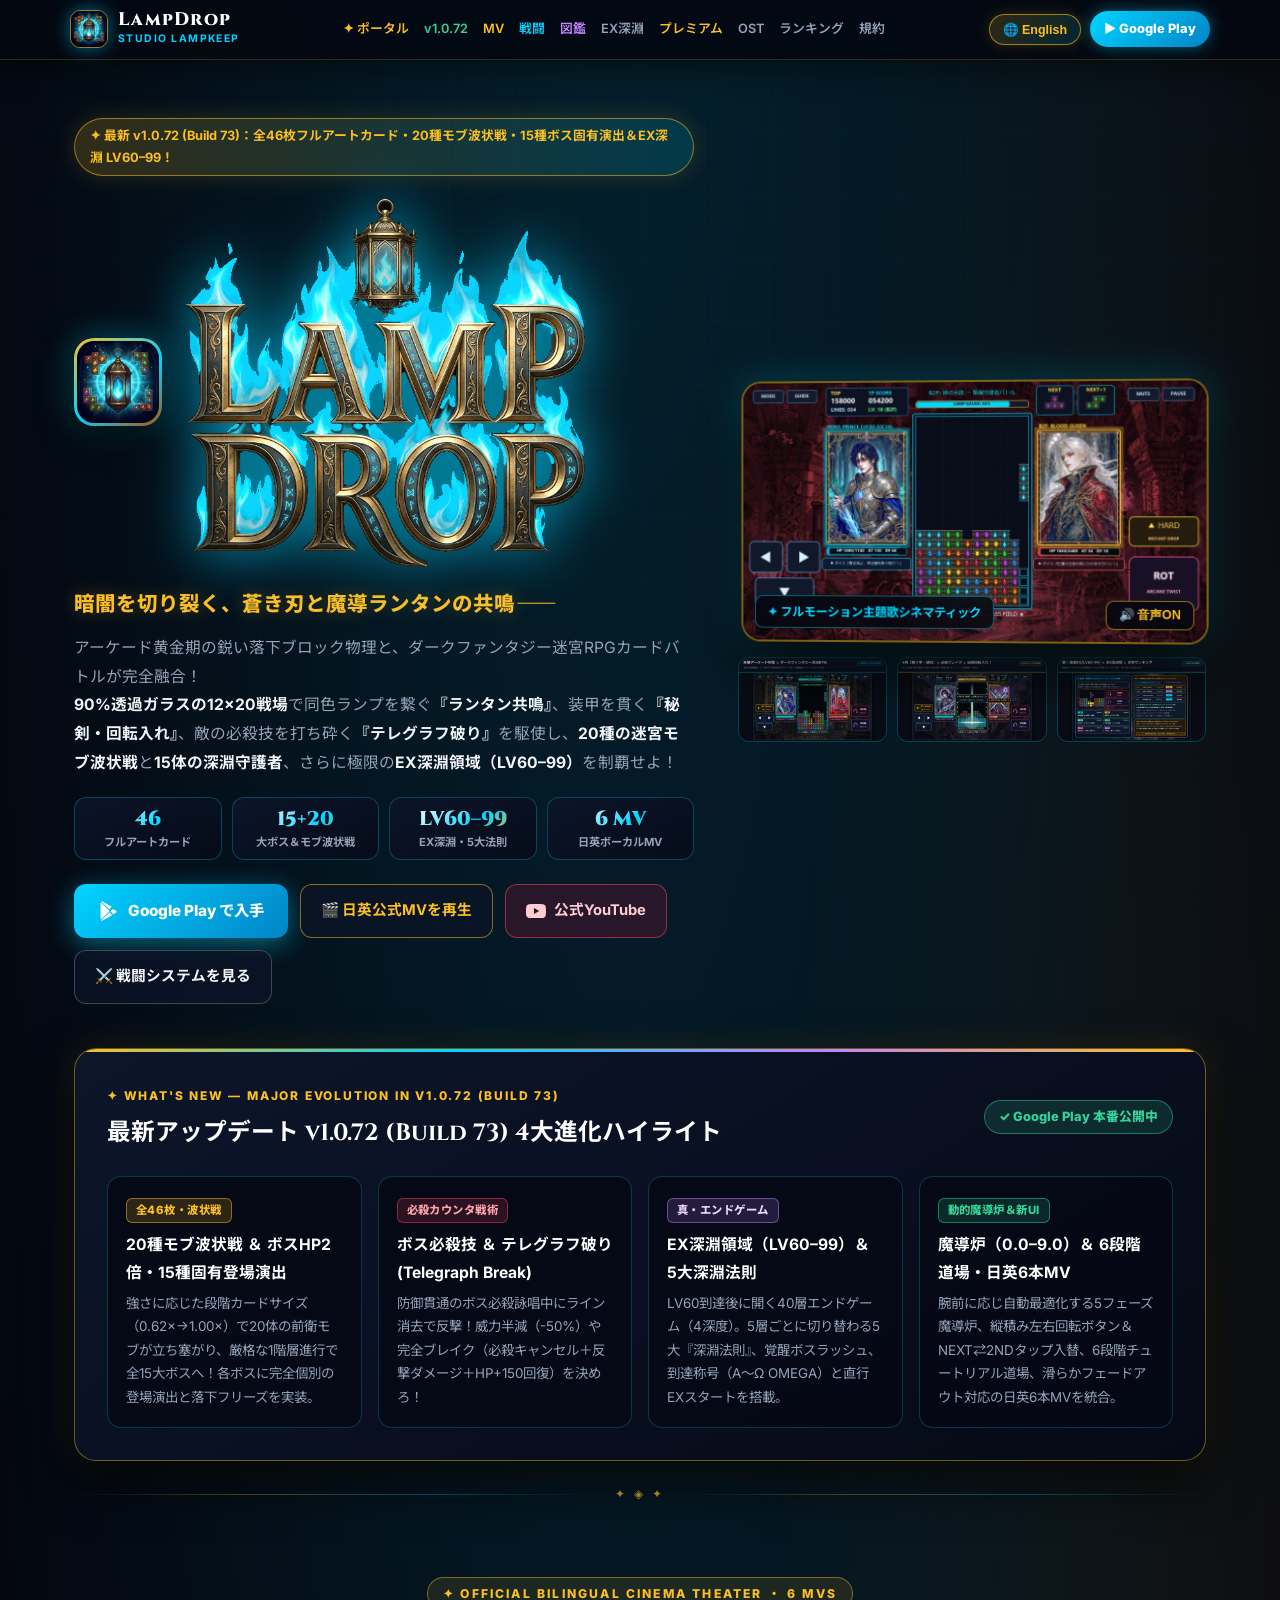
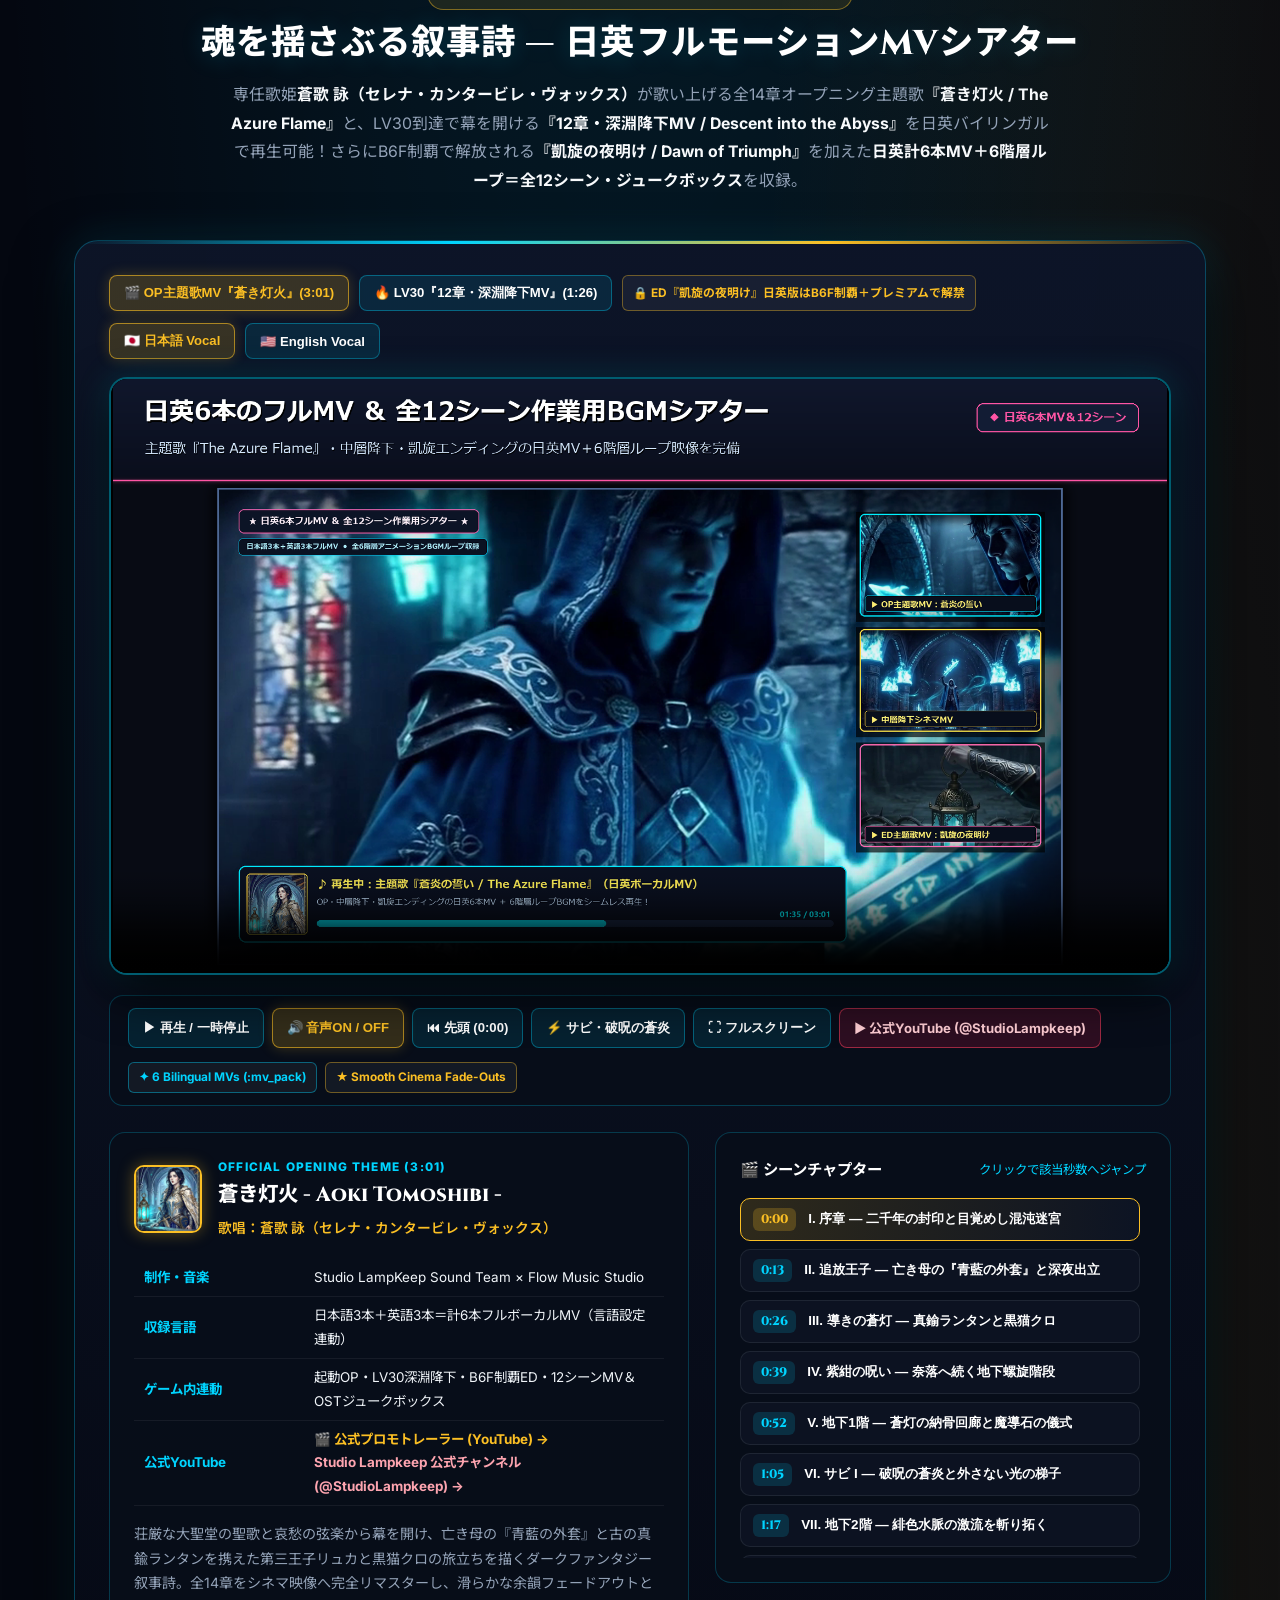
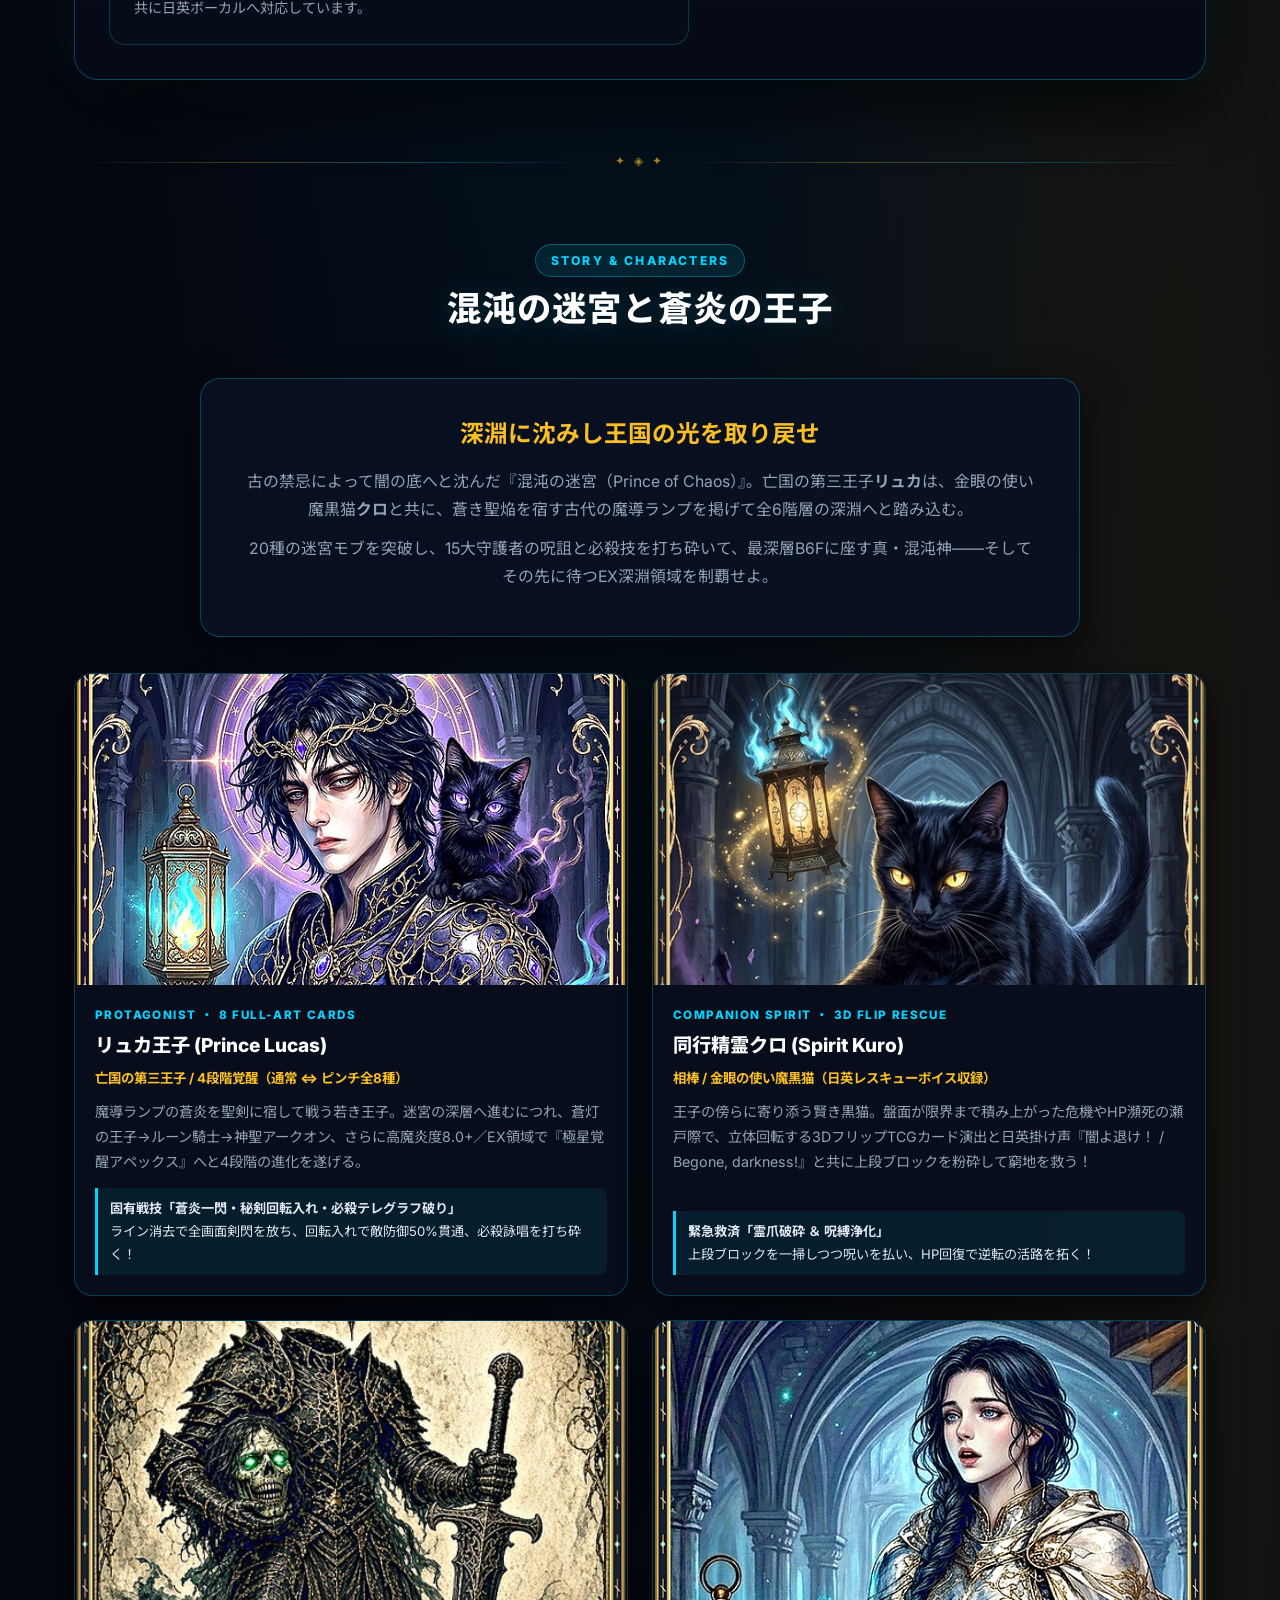
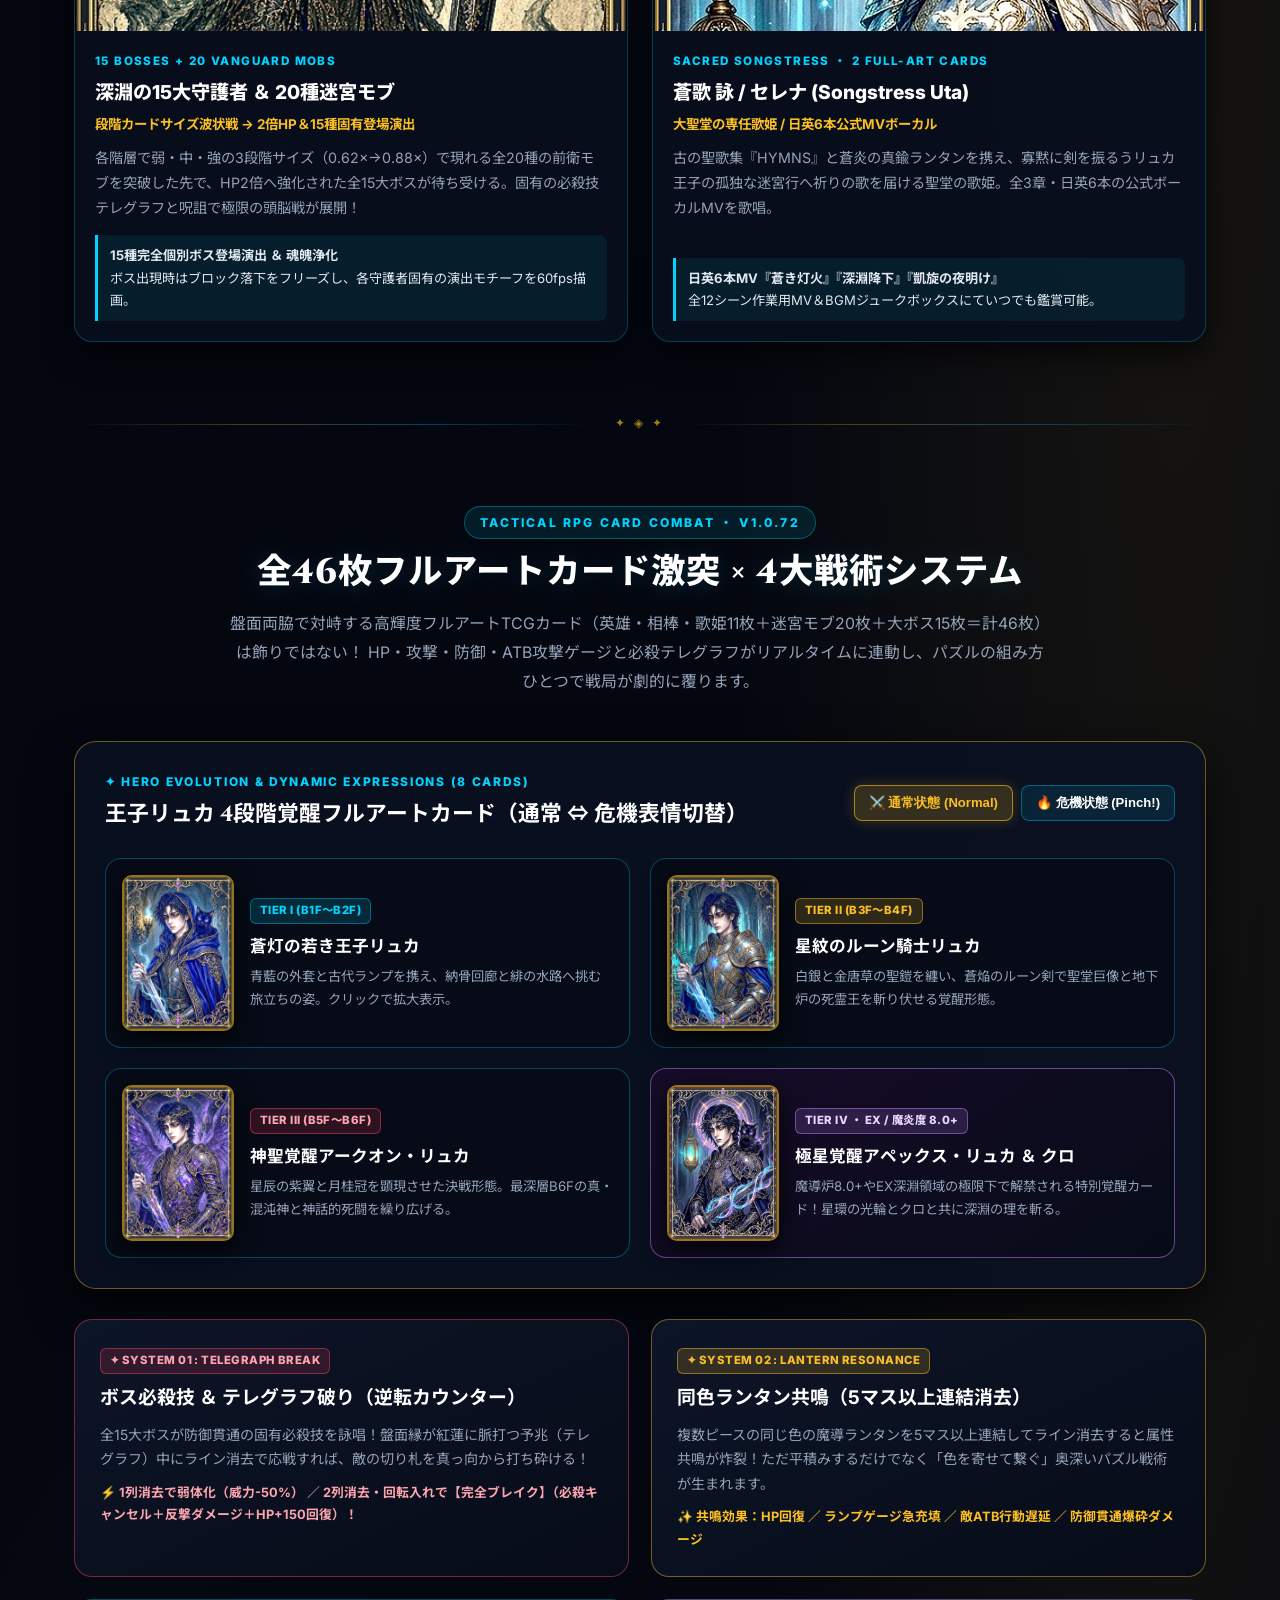
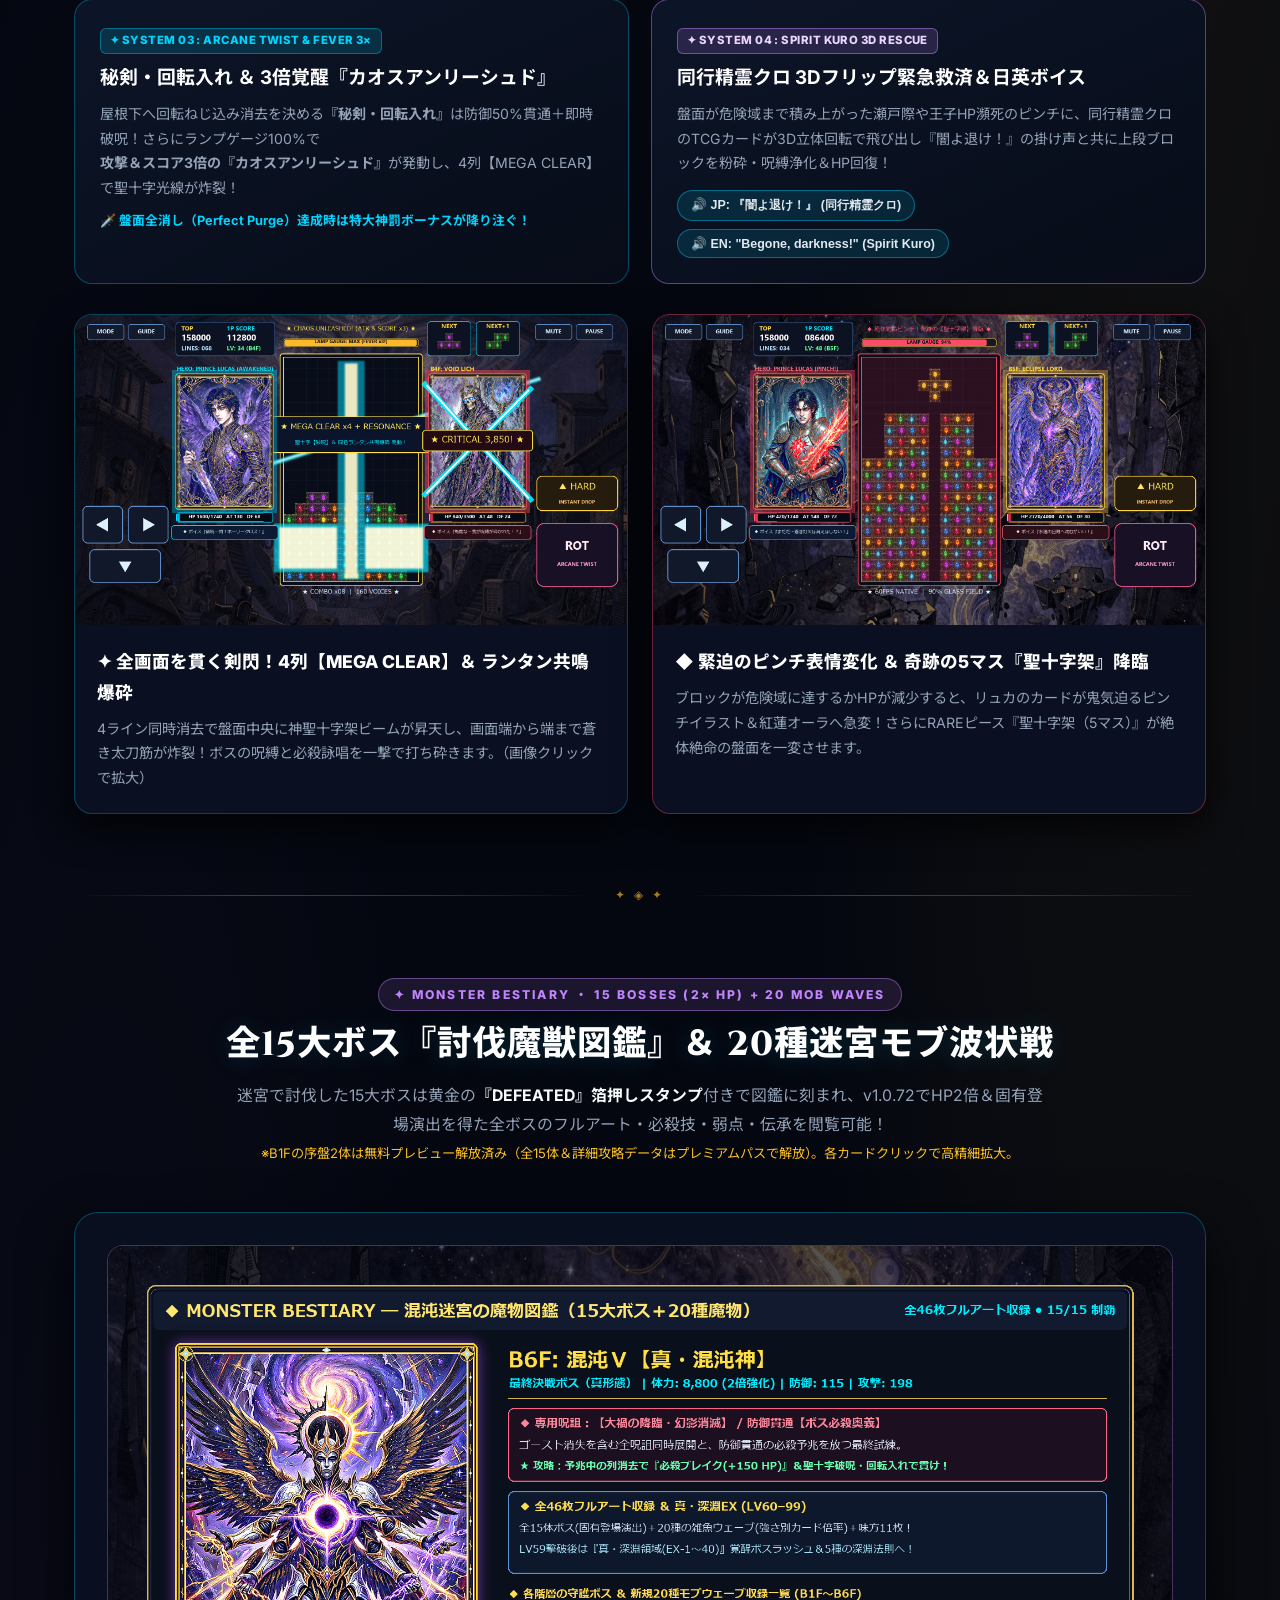
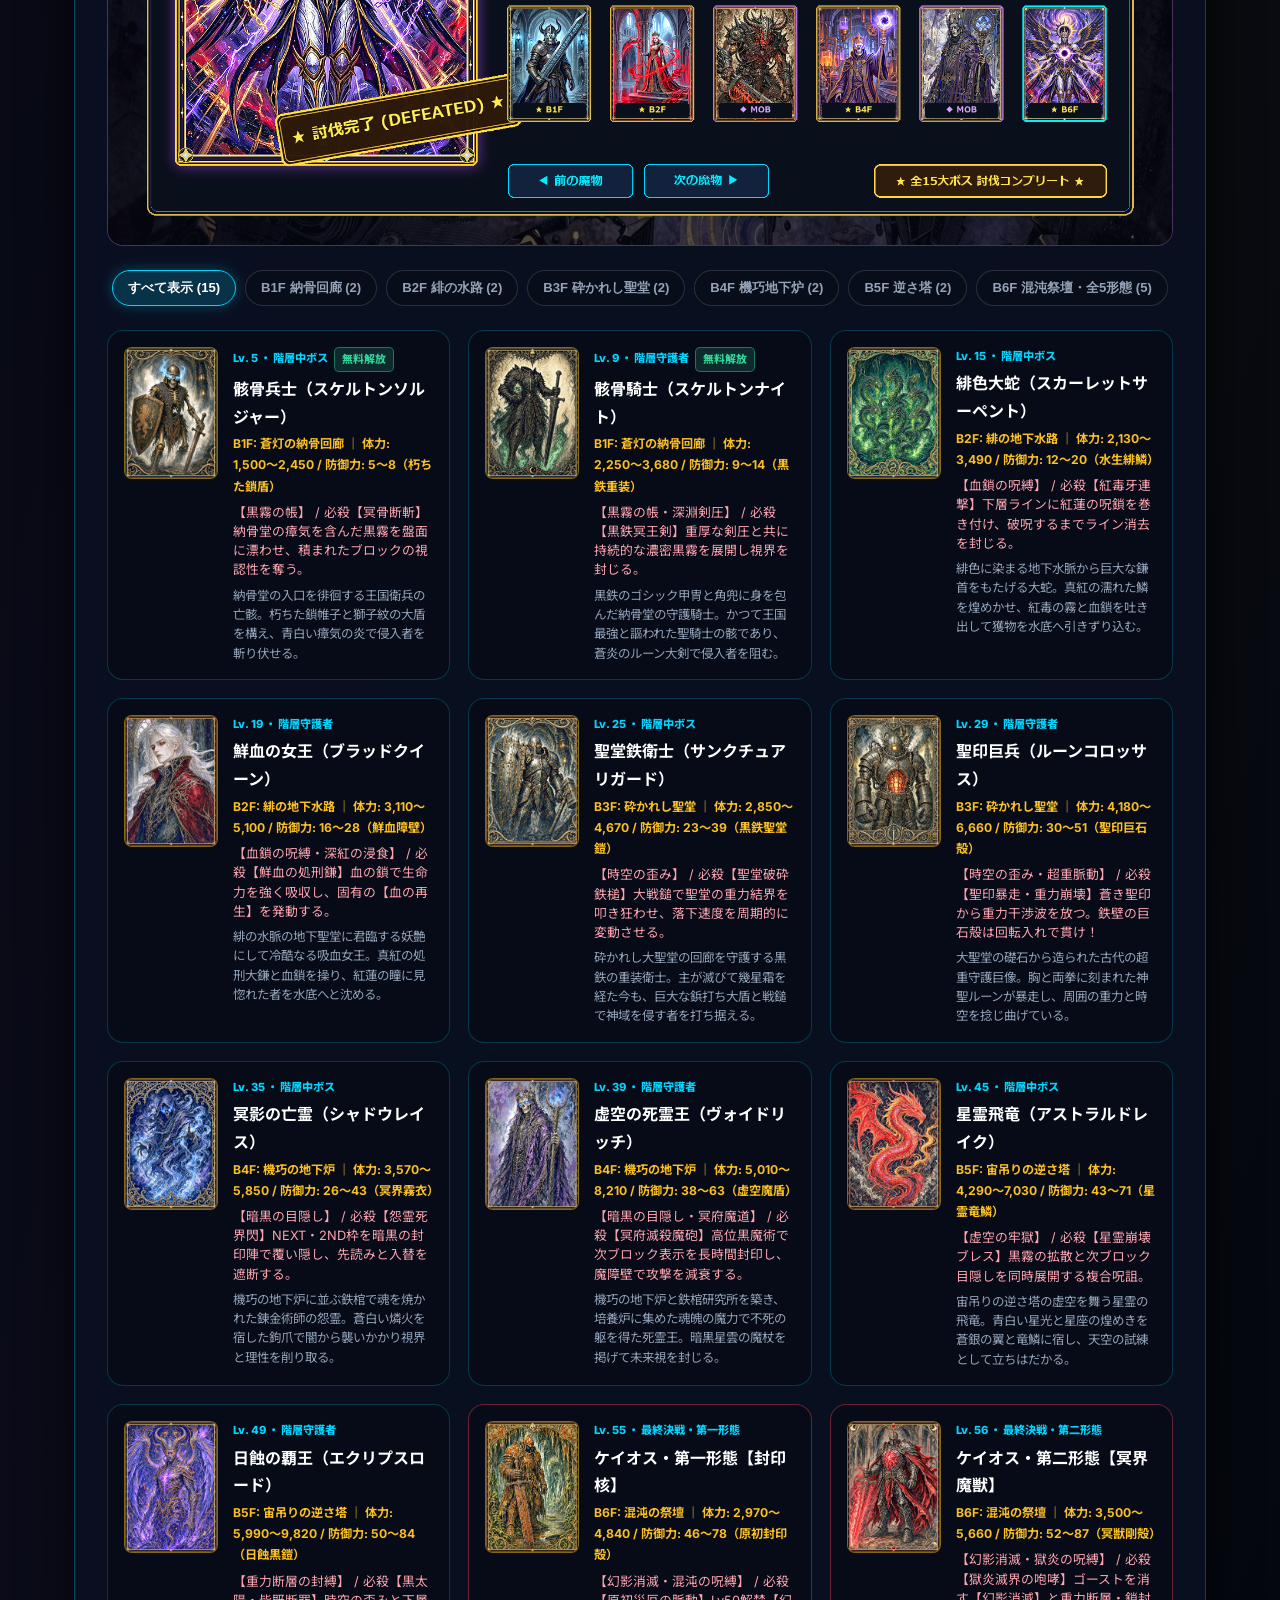
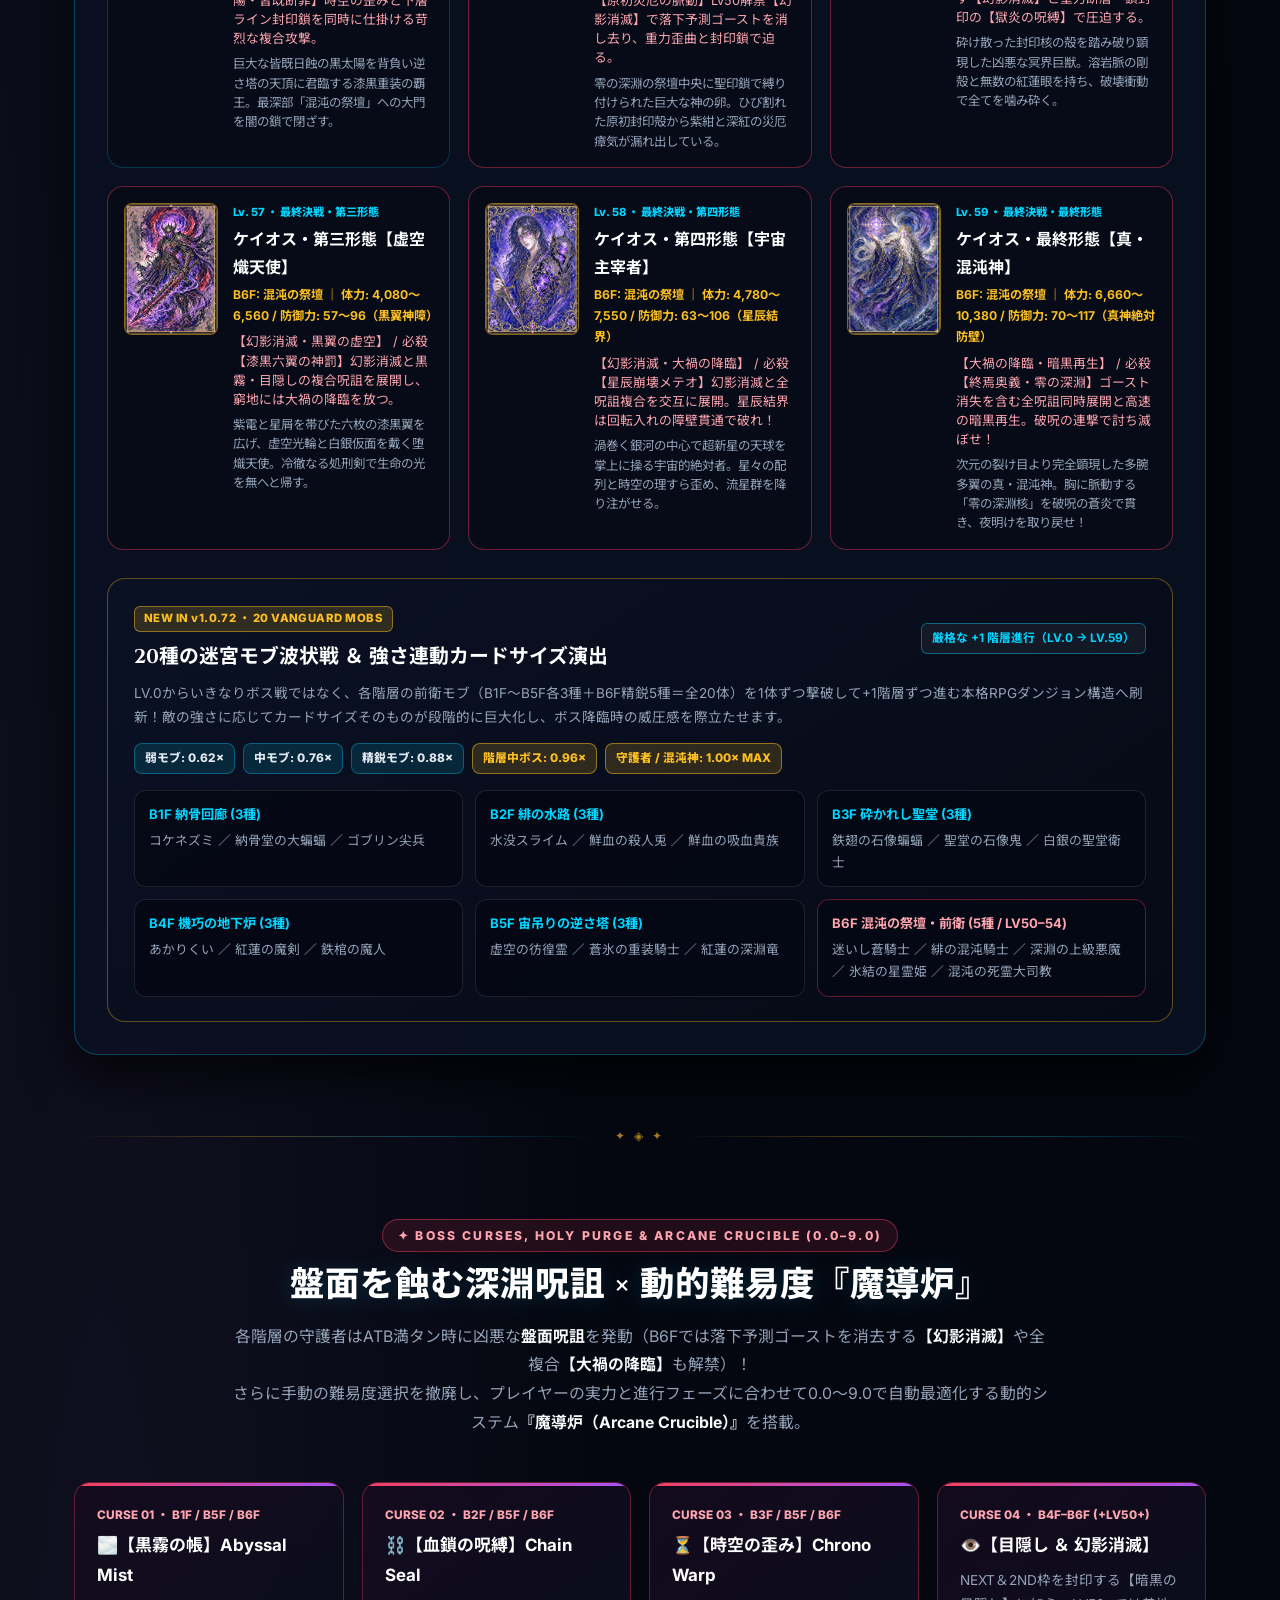
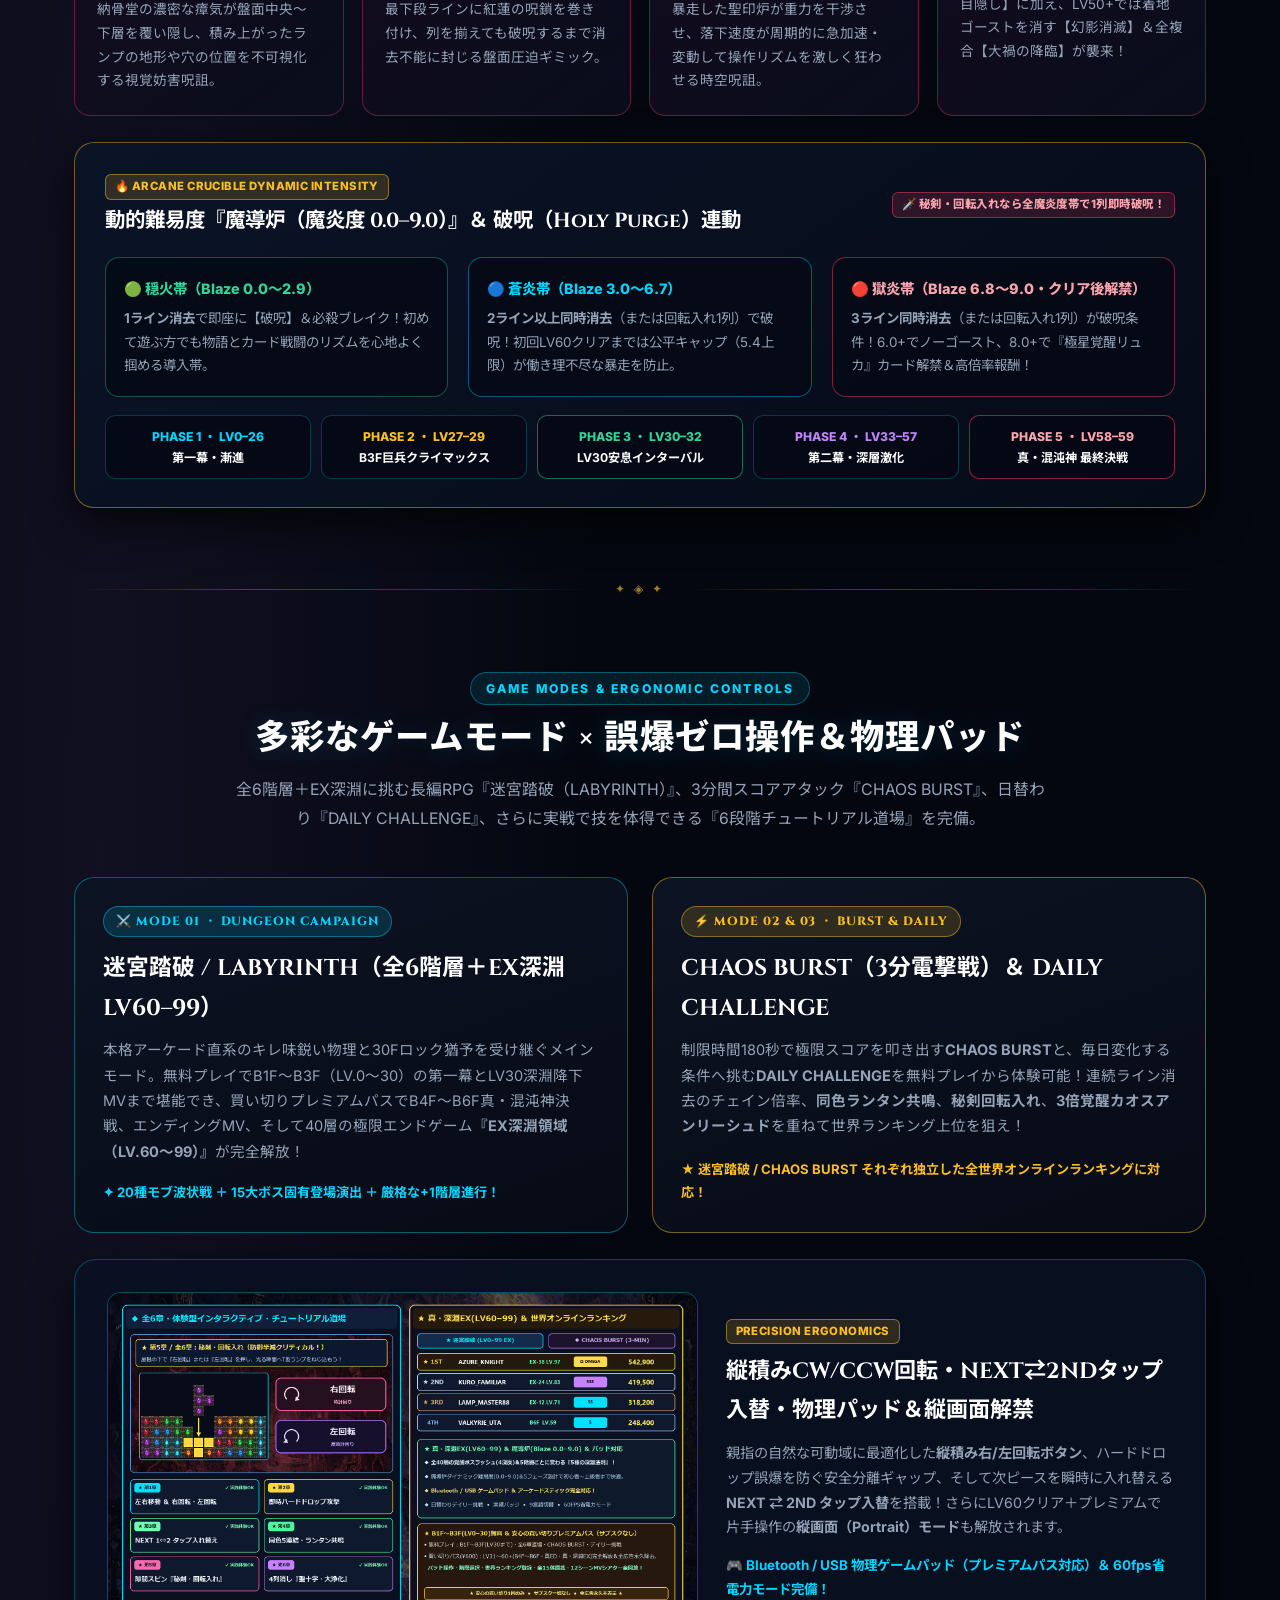
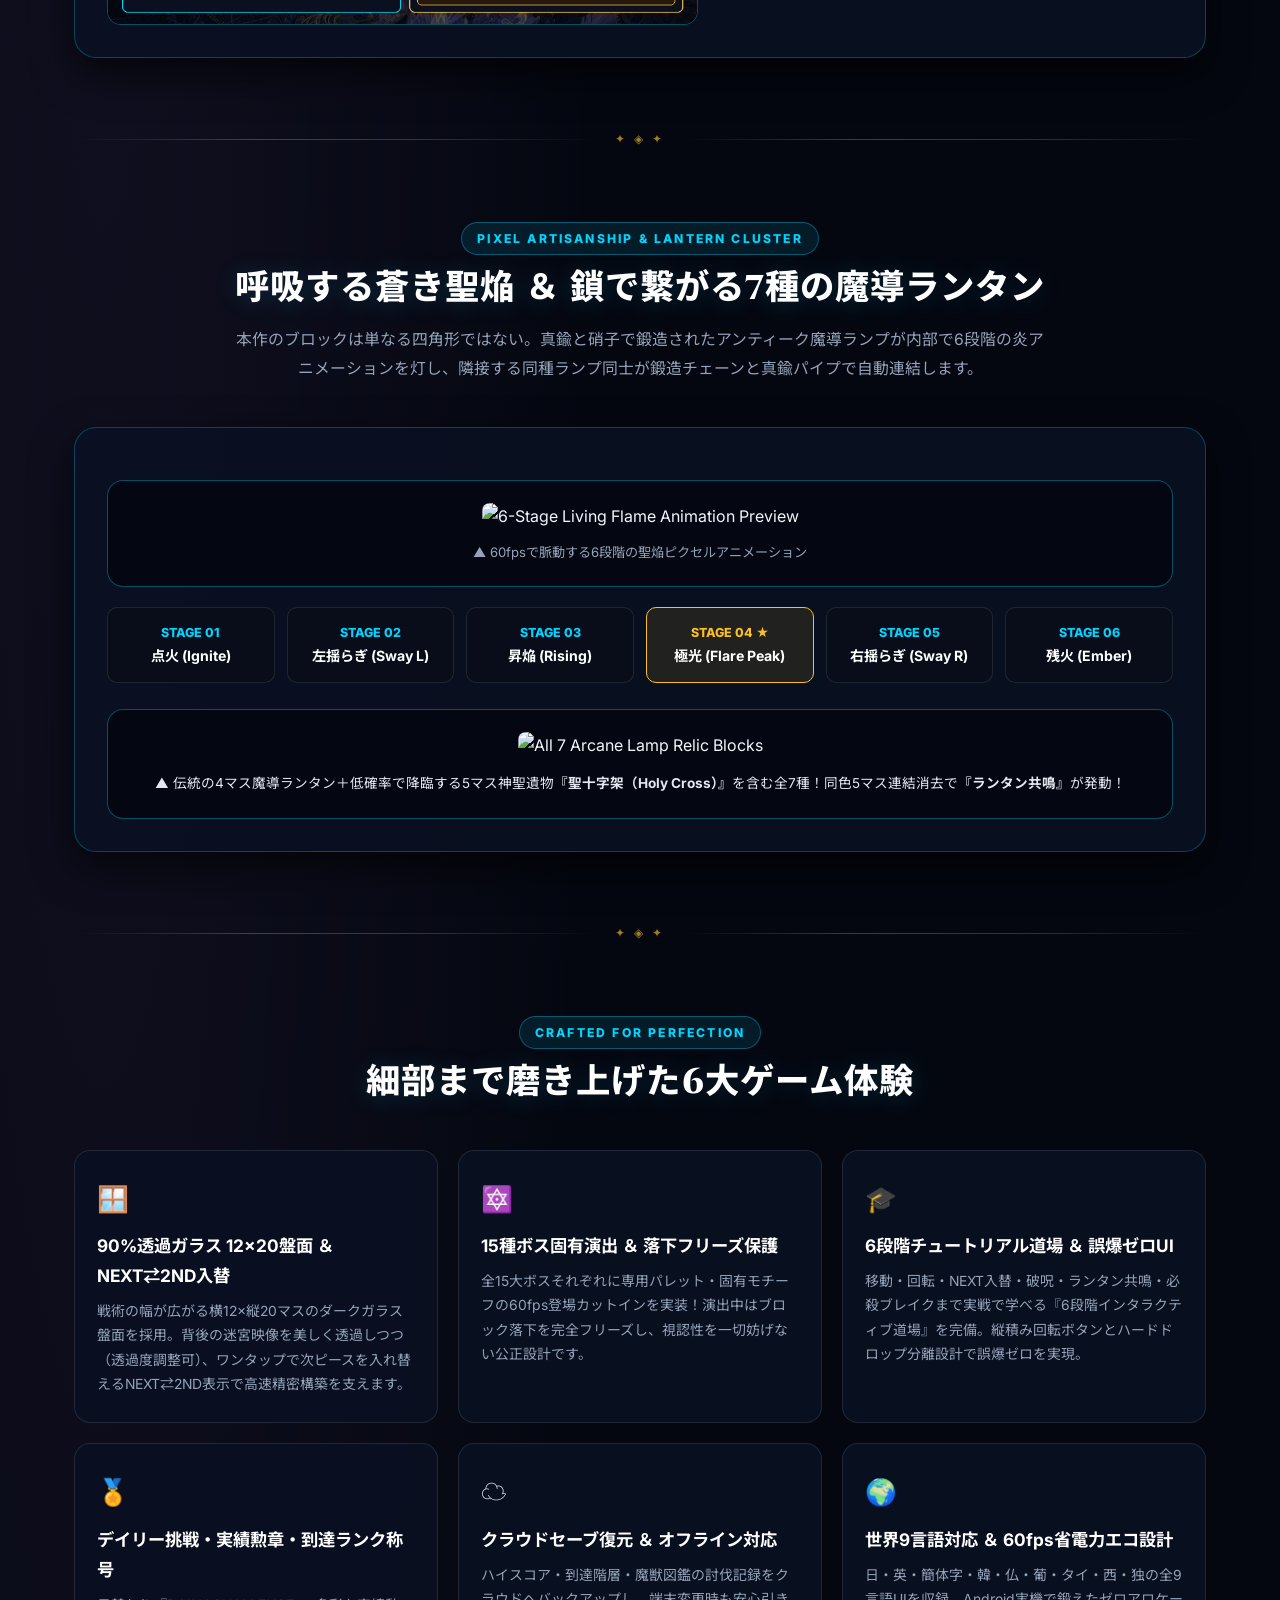
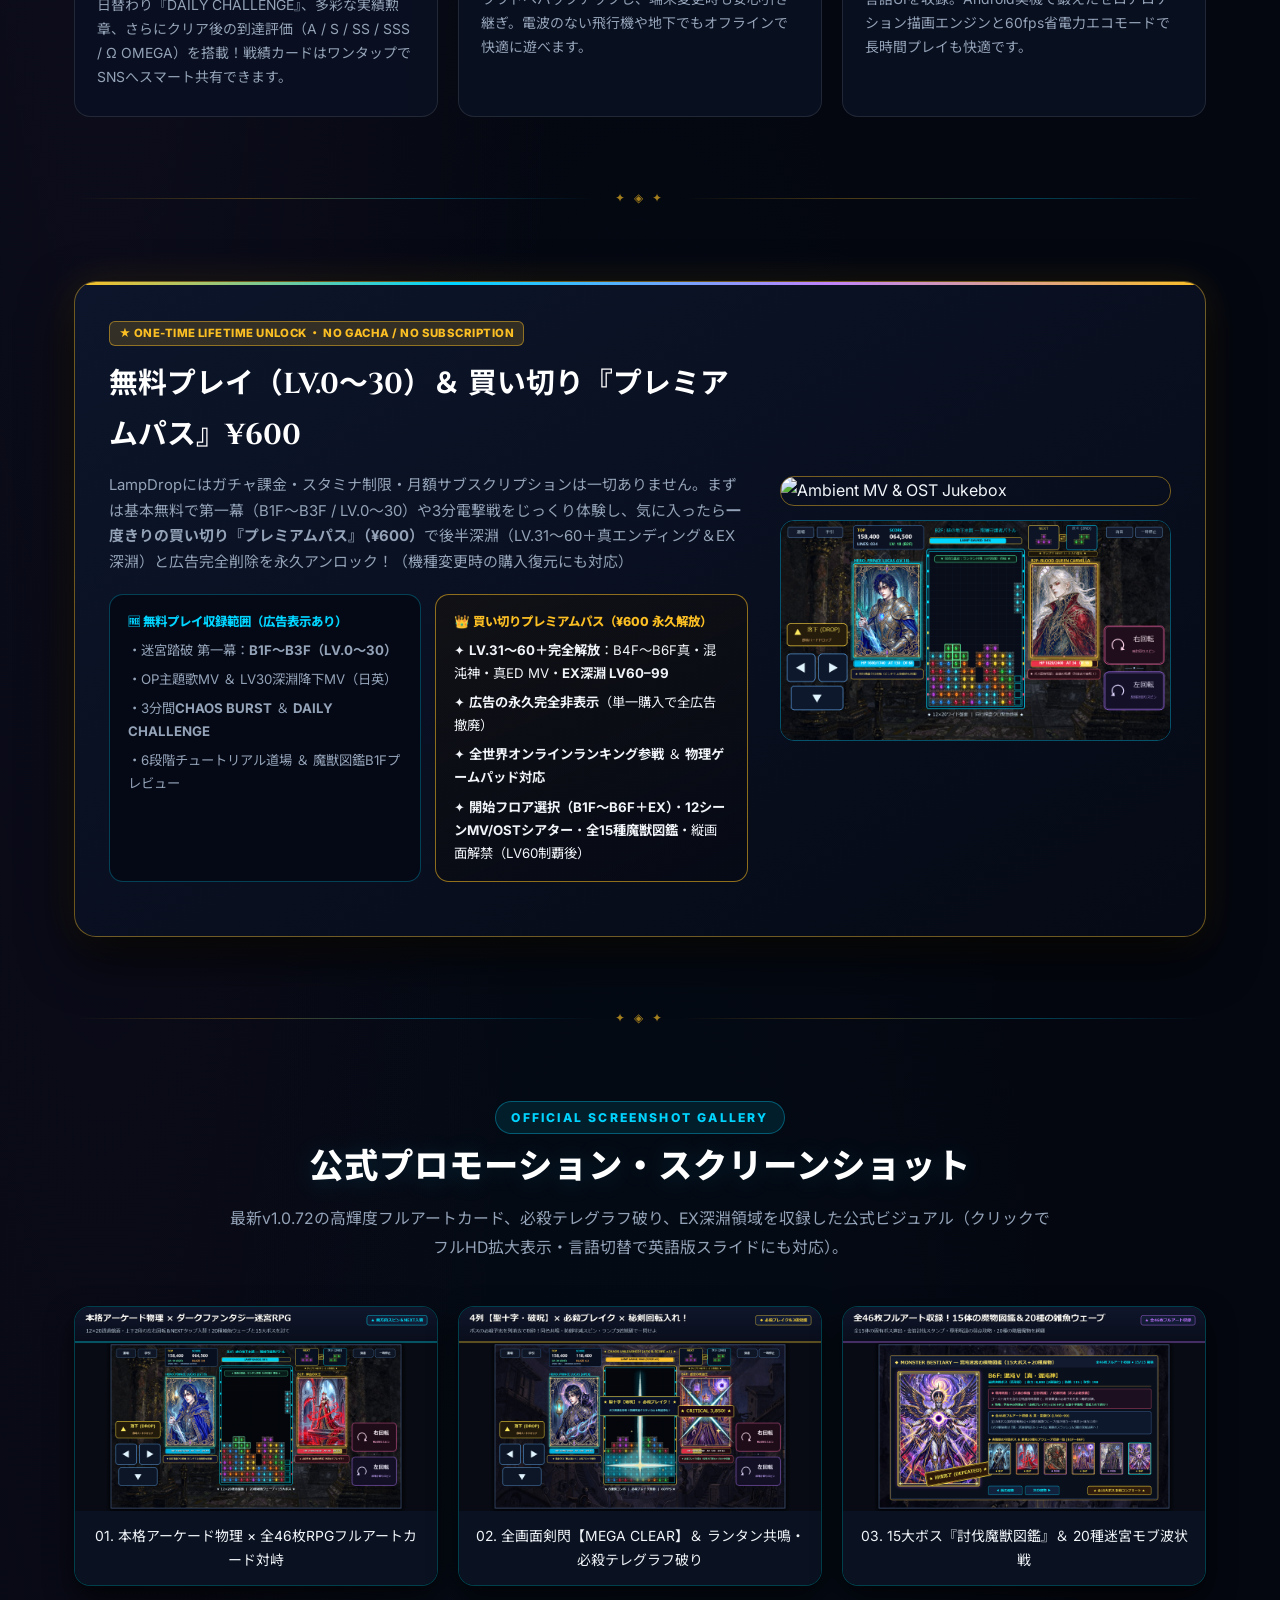
==== commit 3d0cae76: "feat(site): update official portal, LampDrop (v1.0.72), AI Reader (v1.8.0), YouTube showcase & canon" ====
--- a/lampdrop/index.html
+++ b/lampdrop/index.html
@@ -4,26 +4,26 @@
     <meta charset="UTF-8">
     <meta name="viewport" content="width=device-width, initial-scale=1.0">
     <title>LampDrop (ランプドロップ) - 混沌迷宮の蒼き灯火 | Studio LampKeep 公式サイト</title>
-    <meta name="description" content="Studio LampKeepが贈る、本格アーケード物理×ダークファンタジー迷宮RPG『LampDrop（ランプドロップ）』公式サイト。全46枚フルアートカード（15大ボス＋20種迷宮モブ波状戦）、15種固有ボス登場演出、ボス必殺テレグラフ破り、EX深淵領域（LV60–99）、日英6本MV収録（最新v1.0.71）。">
+    <meta name="description" content="Studio LampKeepが贈る、本格アーケード物理×ダークファンタジー迷宮RPG『LampDrop（ランプドロップ）』公式サイト。全46枚フルアートカード（15大ボス＋20種迷宮モブ波状戦）、15種固有ボス登場演出、ボス必殺テレグラフ破り、EX深淵領域（LV60–99）、日英6本MV収録（最新v1.0.72）。">
     <meta name="keywords" content="LampDrop, ランプドロップ, Studio LampKeep, ブロックパズル, ダークファンタジー, RPGカードバトル, Android, Prince of Chaos, EX深淵">
 
     <!-- Open Graph / Meta -->
-    <link rel="canonical" href="https://lampkeeper2026.github.io/block-drop-1988/index.html">
+    <link rel="canonical" href="https://studiolampkeep.github.io/LampKeeper2026.github.io/lampdrop/">
     <link rel="icon" type="image/png" href="img/icon.png">
     <link rel="apple-touch-icon" href="img/icon.png">
     <meta name="theme-color" content="#040710">
     <meta property="og:type" content="website">
     <meta property="og:site_name" content="Studio LampKeep (蒼灯機関)">
-    <meta property="og:url" content="https://lampkeeper2026.github.io/block-drop-1988/index.html">
-    <meta property="og:title" content="LampDrop - 混沌迷宮の蒼き灯火 | Studio LampKeep 公式サイト (v1.0.71)">
-    <meta property="og:description" content="魔導ランプを繋ぎ、深淵の怪異を斬り伏せろ！本格アーケード物理×全46枚フルアートRPGカード対峙×20種モブ波状戦＆15大ボス固有演出×必殺テレグラフ破り×EX深淵LV60–99×日英6本MV（最新v1.0.71）。">
-    <meta property="og:image" content="https://lampkeeper2026.github.io/block-drop-1988/store_promo/ja/feature_graphic.png">
+    <meta property="og:url" content="https://studiolampkeep.github.io/LampKeeper2026.github.io/lampdrop/">
+    <meta property="og:title" content="LampDrop - 混沌迷宮の蒼き灯火 | Studio LampKeep 公式サイト (v1.0.72)">
+    <meta property="og:description" content="魔導ランプを繋ぎ、深淵の怪異を斬り伏せろ！本格アーケード物理×全46枚フルアートRPGカード対峙×20種モブ波状戦＆15大ボス固有演出×必殺テレグラフ破り×EX深淵LV60–99×日英6本MV（最新v1.0.72）。">
+    <meta property="og:image" content="https://studiolampkeep.github.io/LampKeeper2026.github.io/lampdrop/store_promo/ja/feature_graphic.png">
     <meta property="og:locale" content="ja_JP">
     <meta property="og:locale:alternate" content="en_US">
     <meta name="twitter:card" content="summary_large_image">
-    <meta name="twitter:title" content="LampDrop - 混沌迷宮の蒼き灯火 | Studio LampKeep (v1.0.71)">
+    <meta name="twitter:title" content="LampDrop - 混沌迷宮の蒼き灯火 | Studio LampKeep (v1.0.72)">
     <meta name="twitter:description" content="一列消せば、敵を両断！本格アーケードの操作感×全46枚フルアートRPGカード対峙×ボス必殺テレグラフ破り×EX深淵LV60–99×日英ボーカルMV。">
-    <meta name="twitter:image" content="https://lampkeeper2026.github.io/block-drop-1988/store_promo/ja/feature_graphic.png">
+    <meta name="twitter:image" content="https://studiolampkeep.github.io/LampKeeper2026.github.io/lampdrop/store_promo/ja/feature_graphic.png">
 
     <!-- Structured Data (JSON-LD) -->
     <script type="application/ld+json">
@@ -35,21 +35,21 @@
       "operatingSystem": "Android 7.0+",
       "applicationCategory": "GameApplication",
       "genre": ["Action Puzzle", "Dark Fantasy", "Dungeon RPG", "Arcade"],
-      "softwareVersion": "1.0.71",
+      "softwareVersion": "1.0.72",
       "inLanguage": ["ja", "en", "zh-CN", "ko", "fr", "pt-BR", "th", "es", "de"],
-      "url": "https://lampkeeper2026.github.io/block-drop-1988/index.html",
-      "image": "https://lampkeeper2026.github.io/block-drop-1988/store_promo/ja/feature_graphic.png",
+      "url": "https://studiolampkeep.github.io/LampKeeper2026.github.io/lampdrop/",
+      "image": "https://studiolampkeep.github.io/LampKeeper2026.github.io/lampdrop/store_promo/ja/feature_graphic.png",
       "screenshot": [
-        "https://lampkeeper2026.github.io/block-drop-1988/store_promo/ja/promo_01_battle.png",
-        "https://lampkeeper2026.github.io/block-drop-1988/store_promo/ja/promo_02_slash.png",
-        "https://lampkeeper2026.github.io/block-drop-1988/store_promo/ja/promo_03_bestiary.png",
-        "https://lampkeeper2026.github.io/block-drop-1988/store_promo/ja/promo_04_mv.png",
-        "https://lampkeeper2026.github.io/block-drop-1988/store_promo/ja/promo_05_hybrid.png"
+        "https://studiolampkeep.github.io/LampKeeper2026.github.io/lampdrop/store_promo/ja/promo_01_battle.png",
+        "https://studiolampkeep.github.io/LampKeeper2026.github.io/lampdrop/store_promo/ja/promo_02_slash.png",
+        "https://studiolampkeep.github.io/LampKeeper2026.github.io/lampdrop/store_promo/ja/promo_03_bestiary.png",
+        "https://studiolampkeep.github.io/LampKeeper2026.github.io/lampdrop/store_promo/ja/promo_04_mv.png",
+        "https://studiolampkeep.github.io/LampKeeper2026.github.io/lampdrop/store_promo/ja/promo_05_hybrid.png"
       ],
       "author": {
         "@type": "Organization",
         "name": "Studio LampKeep (蒼灯機関)",
-        "url": "https://lampkeeper2026.github.io/",
+        "url": "https://studiolampkeep.github.io/LampKeeper2026.github.io/",
         "sameAs": [
           "https://www.youtube.com/@StudioLampkeep",
           "https://www.youtube.com/channel/UC94IVnhW44LmIG2r6elk6pg"
@@ -60,11 +60,11 @@
       ],
       "trailer": {
         "@type": "VideoObject",
-        "name": "LampDrop: Chaos Labyrinth — Official Promo Trailer (v1.0.71)",
+        "name": "LampDrop: Chaos Labyrinth — Official Promo Trailer (v1.0.72)",
         "description": "Official Retro Arcade × Dark Fantasy Dungeon RPG promo trailer for LampDrop: Chaos Labyrinth by Studio LampKeep.",
         "url": "https://www.youtube.com/watch?v=hOTzv1ojSjA",
         "embedUrl": "https://www.youtube.com/embed/hOTzv1ojSjA",
-        "thumbnailUrl": "https://lampkeeper2026.github.io/block-drop-1988/store_promo/ja/feature_graphic.png"
+        "thumbnailUrl": "https://studiolampkeep.github.io/LampKeeper2026.github.io/lampdrop/store_promo/ja/feature_graphic.png"
       },
       "offers": {
         "@type": "Offer",
@@ -665,7 +665,7 @@
             color: #f8fafc;
         }
 
-        /* What's New v1.0.71 Banner */
+        /* What's New v1.0.72 Banner */
         .whats-new-box {
             max-width: var(--max-w);
             margin: 0 auto 24px;
@@ -1120,7 +1120,7 @@
             color: #e2e8f0;
         }
 
-        /* Tactical RPG Card Combat, 4-Tier Lucas Evolution & v1.0.71 Systems */
+        /* Tactical RPG Card Combat, 4-Tier Lucas Evolution & v1.0.72 Systems */
         .lucas-evo-panel {
             background: var(--bg-surface);
             border: 1px solid var(--border-brass);
@@ -2243,8 +2243,8 @@
             </a>
 
             <nav id="mainNav">
-                <a href="https://lampkeeper2026.github.io/" target="_blank" rel="noopener" style="color: var(--accent-gold);" data-ja="✦ ポータル" data-en="✦ Portal">✦ ポータル</a>
-                <a href="#whats-new" style="color: var(--accent-emerald);" data-ja="v1.0.71" data-en="v1.0.71">v1.0.71</a>
+                <a href="https://studiolampkeep.github.io/LampKeeper2026.github.io/" target="_blank" rel="noopener" style="color: var(--accent-gold);" data-ja="✦ ポータル" data-en="✦ Portal">✦ ポータル</a>
+                <a href="#whats-new" style="color: var(--accent-emerald);" data-ja="v1.0.72" data-en="v1.0.72">v1.0.72</a>
                 <a href="#opening-mv" style="color: var(--accent-gold);" data-ja="MV" data-en="MVs">MV</a>
                 <a href="#cards" style="color: var(--accent-cyan);" data-ja="戦闘" data-en="Combat">戦闘</a>
                 <a href="#bestiary" style="color: var(--accent-violet);" data-ja="図鑑" data-en="Bestiary">図鑑</a>
@@ -2259,7 +2259,7 @@
                 <button id="langToggleBtn" class="lang-switch-btn" onclick="togglePageLanguage()" aria-label="Switch Language">
                     🌐 English
                 </button>
-                <a href="https://play.google.com/apps/testing/com.lampkeep.blockdrop1988" target="_blank" rel="noopener" class="nav-play-btn" data-ja="▶ Google Play" data-en="▶ Google Play">▶ Google Play</a>
+                <a href="https://play.google.com/store/apps/details?id=com.lampkeep.blockdrop1988" target="_blank" rel="noopener" class="nav-play-btn" data-ja="▶ Google Play" data-en="▶ Google Play">▶ Google Play</a>
                 <button class="mobile-nav-toggle" onclick="document.getElementById('mainNav').classList.toggle('open')" aria-label="Toggle Menu">☰</button>
             </div>
         </div>
@@ -2268,8 +2268,8 @@
     <!-- Hero Section -->
     <section class="hero" id="hero">
         <div class="hero-content">
-            <div class="hero-tag" data-ja="✦ 最新 v1.0.71 (Build 72)：全46枚フルアートカード・20種モブ波状戦・15種ボス固有演出＆EX深淵 LV60–99！" data-en="✦ Latest v1.0.71 (Build 72): 46 Full-Art Cards, 20 Mob Waves, 15 Unique Boss Intros &amp; EX Abyss LV60–99!">
-                ✦ 最新 v1.0.71 (Build 72)：全46枚フルアートカード・20種モブ波状戦・15種ボス固有演出＆EX深淵 LV60–99！
+            <div class="hero-tag" data-ja="✦ 最新 v1.0.72 (Build 73)：全46枚フルアートカード・20種モブ波状戦・15種ボス固有演出＆EX深淵 LV60–99！" data-en="✦ Latest v1.0.72 (Build 73): 46 Full-Art Cards, 20 Mob Waves, 15 Unique Boss Intros &amp; EX Abyss LV60–99!">
+                ✦ 最新 v1.0.72 (Build 73)：全46枚フルアートカード・20種モブ波状戦・15種ボス固有演出＆EX深淵 LV60–99！
             </div>
 
             <div class="hero-brand-lockup">
@@ -2310,9 +2310,9 @@
             </div>
 
             <div class="cta-group">
-                <a href="https://play.google.com/apps/testing/com.lampkeep.blockdrop1988" target="_blank" rel="noopener" class="btn-primary">
+                <a href="https://play.google.com/store/apps/details?id=com.lampkeep.blockdrop1988" target="_blank" rel="noopener" class="btn-primary">
                     <svg width="20" height="20" viewBox="0 0 24 24" fill="currentColor" aria-hidden="true"><path d="M3.609 1.814L13.792 12 3.61 22.186a2.023 2.023 0 0 1-.22-.387C3.14 21.24 3 20.485 3 19.5V4.5c0-.985.14-1.74.39-2.299.066-.145.14-.275.219-.387zm1.414-1.414l11.493 6.635-2.85 2.85L3.844.609C4.24.417 4.67.4 5.023.4zm11.493 17.065L5.023 23.6c-.353 0-.783-.017-1.179-.209l9.819-9.819 2.85 2.85zm1.196-1.196l3.774-2.179c1.19-.687 1.19-1.81 0-2.497L17.725 9.71l-2.73 2.73 2.73 2.73z"/></svg>
-                    <span data-ja="Google Play クローズドテスト参加" data-en="Join Google Play Closed Test">Google Play クローズドテスト参加</span>
+                    <span data-ja="Google Play で入手" data-en="Get on Google Play">Google Play で入手</span>
                 </a>
                 <a href="#opening-mv" class="btn-secondary" style="border-color: rgba(251, 191, 36, 0.52); color: var(--accent-gold);" data-ja="🎬 日英公式MVを再生" data-en="🎬 Watch Official MVs">
                     🎬 日英公式MVを再生
@@ -2351,15 +2351,15 @@
         </div>
     </section>
 
-    <!-- What's New in v1.0.71 -->
+    <!-- What's New in v1.0.72 -->
     <div class="whats-new-box" id="whats-new">
         <div class="whats-new-card">
             <div class="whats-new-header">
                 <div>
-                    <span style="font-size: 0.75rem; font-weight: 800; color: var(--accent-gold); letter-spacing: 0.15em; text-transform: uppercase;">✦ WHAT'S NEW — MAJOR EVOLUTION IN v1.0.71 (BUILD 72)</span>
-                    <h2 style="font-family: 'Cinzel', 'Noto Sans JP', serif; font-size: 1.48rem; color: #ffffff; margin-top: 4px;" data-ja="最新アップデート v1.0.71 (Build 72) 4大進化ハイライト" data-en="Latest Update v1.0.71 (Build 72) — 4 Major Evolutions">最新アップデート v1.0.71 (Build 72) 4大進化ハイライト</h2>
-                </div>
-                <span style="background: rgba(52, 211, 153, 0.15); border: 1px solid rgba(52, 211, 153, 0.45); color: var(--accent-emerald); font-size: 0.8rem; font-weight: 800; padding: 5px 14px; border-radius: 999px;" data-ja="✓ Google Play Alpha 最新仕様" data-en="✓ Latest v1.0.71 Build Spec">✓ Google Play Alpha 最新仕様</span>
+                    <span style="font-size: 0.75rem; font-weight: 800; color: var(--accent-gold); letter-spacing: 0.15em; text-transform: uppercase;">✦ WHAT'S NEW — MAJOR EVOLUTION IN v1.0.72 (BUILD 73)</span>
+                    <h2 style="font-family: 'Cinzel', 'Noto Sans JP', serif; font-size: 1.48rem; color: #ffffff; margin-top: 4px;" data-ja="最新アップデート v1.0.72 (Build 73) 4大進化ハイライト" data-en="Latest Update v1.0.72 (Build 73) — 4 Major Evolutions">最新アップデート v1.0.72 (Build 73) 4大進化ハイライト</h2>
+                </div>
+                <span style="background: rgba(52, 211, 153, 0.15); border: 1px solid rgba(52, 211, 153, 0.45); color: var(--accent-emerald); font-size: 0.8rem; font-weight: 800; padding: 5px 14px; border-radius: 999px;" data-ja="✓ Google Play 本番公開中" data-en="✓ Live on Google Play (v1.0.72)">✓ Google Play 本番公開中</span>
             </div>
             <div class="whats-new-grid">
                 <div class="patch-item">
@@ -2379,7 +2379,7 @@
                 </div>
                 <div class="patch-item">
                     <span class="patch-tag green" data-ja="動的魔導炉＆新UI" data-en="ARCANE CRUCIBLE &amp; UX">動的魔導炉＆新UI</span>
-                    <h3 style="font-size: 0.98rem; color: #fff; margin-bottom: 6px;" data-ja="魔導炉（0.0–9.0）＆ 6段階道場・日英6本MV" data-en="Arcane Crucible (0.0–9.0), Dojo &amp; 6 MVs">魔導炉（0.0–9.0）＆ 6段階道場・日英6本MV</h3>
+                    <h3 style="font-size: 0.98rem; color: #fff; margin-bottom: 6px;" data-ja="魔導炉（0.0–9.0）＆ 6段階道場・日英6本MV" data-en="Arcane Crucible (0.0–9.0), Manual Uta Hymn &amp; 30x LV30 Free Unlock, Dojo &amp; 6 MVs">魔導炉（0.0–9.0）＆ 6段階道場・日英6本MV</h3>
                     <p style="font-size: 0.84rem; color: var(--text-secondary);" data-ja="腕前に応じ自動最適化する5フェーズ魔導炉、縦積み左右回転ボタン＆NEXT⇄2NDタップ入替、6段階チュートリアル道場、滑らかフェードアウト対応の日英6本MVを統合。" data-en="5-phase dynamic Arcane Crucible intensity, stacked CW/CCW rotate buttons, tap-to-swap NEXT⇄2ND, 6-Stage Tutorial Dojo, and 6 bilingual MVs with smooth fade-outs.">腕前に応じ自動最適化する5フェーズ魔導炉、縦積み左右回転ボタン＆NEXT⇄2NDタップ入替、6段階チュートリアル道場、滑らかフェードアウト対応の日英6本MVを統合。</p>
                 </div>
             </div>
@@ -2578,10 +2578,10 @@
 
     <div class="gothic-divider"><span>✦ ◈ ✦</span></div>
 
-    <!-- Tactical RPG Card Combat & v1.0.71 Core Systems -->
+    <!-- Tactical RPG Card Combat & v1.0.72 Core Systems -->
     <section class="section" id="cards">
         <div class="section-header">
-            <div class="section-tag">TACTICAL RPG CARD COMBAT ・ v1.0.71</div>
+            <div class="section-tag">TACTICAL RPG CARD COMBAT ・ v1.0.72</div>
             <h2 class="section-title" data-ja="全46枚フルアートカード激突 × 4大戦術システム" data-en="46 Full-Art RPG Card Duels × 4 Tactical Combat Pillars">全46枚フルアートカード激突 × 4大戦術システム</h2>
             <p class="section-lead" data-ja="盤面両脇で対峙する高輝度フルアートTCGカード（英雄・相棒・歌姫11枚＋迷宮モブ20枚＋大ボス15枚＝計46枚）は飾りではない！ HP・攻撃・防御・ATB攻撃ゲージと必殺テレグラフがリアルタイムに連動し、パズルの組み方ひとつで戦局が劇的に覆ります。" data-en="Flanking the 90% glass playfield, 46 full-art dark-fantasy cards (11 Hero/Ally + 20 Mob Waves + 15 Bosses) clash with real HP, ATK, DEF, ATB strike gauges, and breakable Boss Ultimates—turning every drop into an RPG counterattack!">
                 盤面両脇で対峙する高輝度フルアートTCGカード（英雄・相棒・歌姫11枚＋迷宮モブ20枚＋大ボス15枚＝計46枚）は飾りではない！ HP・攻撃・防御・ATB攻撃ゲージと必殺テレグラフがリアルタイムに連動し、パズルの組み方ひとつで戦局が劇的に覆ります。
@@ -2721,8 +2721,8 @@
                 ✦ MONSTER BESTIARY ・ 15 BOSSES (2× HP) + 20 MOB WAVES
             </div>
             <h2 class="section-title" data-ja="全15大ボス『討伐魔獣図鑑』＆ 20種迷宮モブ波状戦" data-en="15-Guardian Monster Bestiary (2× HP) &amp; 20 Mob Waves">全15大ボス『討伐魔獣図鑑』＆ 20種迷宮モブ波状戦</h2>
-            <p class="section-lead" data-ja="迷宮で討伐した15大ボスは黄金の<strong>『DEFEATED』箔押しスタンプ</strong>付きで図鑑に刻まれ、v1.0.71でHP2倍＆固有登場演出を得た全ボスのフルアート・必殺技・弱点・伝承を閲覧可能！<br><small style='color: var(--accent-gold);'>※B1Fの序盤2体は無料プレビュー解放済み（全15体＆詳細攻略データはプレミアムパスで解放）。各カードクリックで高精細拡大。</small>" data-en="Defeated bosses earn a golden <strong>DEFEATED</strong> foil stamp inside the Monster Bestiary, showcasing all 15 2×-HP guardians with full-art cards, signature Ultimates, curse intel, and lore!<br><small style='color: var(--accent-gold);'>*First 2 B1F bosses are unlocked as a free preview (all 15 + tactical intel in Premium Pass). Click any card below to zoom.</small>">
-                迷宮で討伐した15大ボスは黄金の<strong>『DEFEATED』箔押しスタンプ</strong>付きで図鑑に刻まれ、v1.0.71でHP2倍＆固有登場演出を得た全ボスのフルアート・必殺技・弱点・伝承を閲覧可能！<br>
+            <p class="section-lead" data-ja="迷宮で討伐した15大ボスは黄金の<strong>『DEFEATED』箔押しスタンプ</strong>付きで図鑑に刻まれ、v1.0.72でHP2倍＆固有登場演出を得た全ボスのフルアート・必殺技・弱点・伝承を閲覧可能！<br><small style='color: var(--accent-gold);'>※B1Fの序盤2体は無料プレビュー解放済み（全15体＆詳細攻略データはプレミアムパスで解放）。各カードクリックで高精細拡大。</small>" data-en="Defeated bosses earn a golden <strong>DEFEATED</strong> foil stamp inside the Monster Bestiary, showcasing all 15 2×-HP guardians with full-art cards, signature Ultimates, curse intel, and lore!<br><small style='color: var(--accent-gold);'>*First 2 B1F bosses are unlocked as a free preview (all 15 + tactical intel in Premium Pass). Click any card below to zoom.</small>">
+                迷宮で討伐した15大ボスは黄金の<strong>『DEFEATED』箔押しスタンプ</strong>付きで図鑑に刻まれ、v1.0.72でHP2倍＆固有登場演出を得た全ボスのフルアート・必殺技・弱点・伝承を閲覧可能！<br>
                 <small style="color: var(--accent-gold);">※B1Fの序盤2体は無料プレビュー解放済み（全15体＆詳細攻略データはプレミアムパスで解放）。各カードクリックで高精細拡大。</small>
             </p>
         </div>
@@ -2751,7 +2751,7 @@
             <div class="mob-waves-panel">
                 <div style="display: flex; justify-content: space-between; align-items: center; flex-wrap: wrap; gap: 10px;">
                     <div>
-                        <span class="patch-tag gold" data-ja="NEW IN v1.0.71 ・ 20 VANGUARD MOBS" data-en="NEW IN v1.0.71 ・ 20 VANGUARD MOBS">NEW IN v1.0.71 ・ 20 VANGUARD MOBS</span>
+                        <span class="patch-tag gold" data-ja="NEW IN v1.0.72 ・ 20 VANGUARD MOBS" data-en="NEW IN v1.0.72 ・ 20 VANGUARD MOBS">NEW IN v1.0.72 ・ 20 VANGUARD MOBS</span>
                         <h3 style="font-family: 'Cinzel', 'Noto Sans JP', serif; font-size: 1.24rem; color: #fff;" data-ja="20種の迷宮モブ波状戦 ＆ 強さ連動カードサイズ演出" data-en="20 Prince of Chaos Mob Waves &amp; Tier-Scaled Card Sizing">20種の迷宮モブ波状戦 ＆ 強さ連動カードサイズ演出</h3>
                     </div>
                     <span class="mv-pill" style="color: var(--accent-cyan); border-color: rgba(0,212,255,0.4);" data-ja="厳格な +1 階層進行（LV.0 → LV.59）" data-en="Strict +1 Stratum Progression (LV0 → LV59)">厳格な +1 階層進行（LV.0 → LV.59）</span>
@@ -2804,7 +2804,7 @@
             <div class="section-tag" style="color: #fda4af; border-color: rgba(244, 63, 94, 0.45); background: rgba(244, 63, 94, 0.12);">
                 ✦ BOSS CURSES, HOLY PURGE &amp; ARCANE CRUCIBLE (0.0–9.0)
             </div>
-            <h2 class="section-title" data-ja="盤面を蝕む深淵呪詛 × 動的難易度『魔導炉』" data-en="Abyssal Curses, Holy Purge &amp; Arcane Crucible (0.0–9.0)">盤面を蝕む深淵呪詛 × 動的難易度『魔導炉』</h2>
+            <h2 class="section-title" data-ja="盤面を蝕む深淵呪詛 × 動的難易度『魔導炉』" data-en="Abyssal Curses, Holy Purge &amp; Arcane Crucible (0.0–9.0), Manual Uta Hymn &amp; 30x LV30 Free Unlock">盤面を蝕む深淵呪詛 × 動的難易度『魔導炉』</h2>
             <p class="section-lead" data-ja="各階層の守護者はATB満タン時に凶悪な<strong>盤面呪詛</strong>を発動（B6Fでは落下予測ゴーストを消去する<strong>【幻影消滅】</strong>や全複合<strong>【大禍の降臨】</strong>も解禁）！<br>さらに手動の難易度選択を撤廃し、プレイヤーの実力と進行フェーズに合わせて0.0〜9.0で自動最適化する動的システム<strong>『魔導炉（Arcane Crucible）』</strong>を搭載。" data-en="Guardians afflict your board with deadly <strong>Abyssal Curses</strong> (escalating to LV50+ <strong>Phantom Eclipse</strong> ghost-erasure and <strong>Chaos Cataclysm</strong> on B6F)!<br>Manual difficulty menus are retired in favor of the <strong>Arcane Crucible (Blaze 0.0–9.0)</strong>—dynamically adapting intensity across 5 campaign phases with a built-in first-clear fairness cap.">
                 各階層の守護者はATB満タン時に凶悪な<strong>盤面呪詛</strong>を発動（B6Fでは落下予測ゴーストを消去する<strong>【幻影消滅】</strong>や全複合<strong>【大禍の降臨】</strong>も解禁）！<br>
                 さらに手動の難易度選択を撤廃し、プレイヤーの実力と進行フェーズに合わせて0.0〜9.0で自動最適化する動的システム<strong>『魔導炉（Arcane Crucible）』</strong>を搭載。
@@ -3097,8 +3097,8 @@
         <div class="section-header">
             <div class="section-tag">OFFICIAL SCREENSHOT GALLERY</div>
             <h2 class="section-title" data-ja="公式プロモーション・スクリーンショット" data-en="Official Store Promo Screenshots">公式プロモーション・スクリーンショット</h2>
-            <p class="section-lead" data-ja="最新v1.0.71の高輝度フルアートカード、必殺テレグラフ破り、EX深淵領域を収録した公式ビジュアル（クリックでフルHD拡大表示・言語切替で英語版スライドにも対応）。" data-en="High-definition official visuals showcasing v1.0.71 full-art cards, Ultimate Telegraph Breaks, and EX Abyss (click any slide to zoom in HD; switches automatically with JA/EN toggle).">
-                最新v1.0.71の高輝度フルアートカード、必殺テレグラフ破り、EX深淵領域を収録した公式ビジュアル（クリックでフルHD拡大表示・言語切替で英語版スライドにも対応）。
+            <p class="section-lead" data-ja="最新v1.0.72の高輝度フルアートカード、必殺テレグラフ破り、EX深淵領域を収録した公式ビジュアル（クリックでフルHD拡大表示・言語切替で英語版スライドにも対応）。" data-en="High-definition official visuals showcasing v1.0.72 full-art cards, Ultimate Telegraph Breaks, and EX Abyss (click any slide to zoom in HD; switches automatically with JA/EN toggle).">
+                最新v1.0.72の高輝度フルアートカード、必殺テレグラフ破り、EX深淵領域を収録した公式ビジュアル（クリックでフルHD拡大表示・言語切替で英語版スライドにも対応）。
             </p>
         </div>
 
@@ -3358,7 +3358,7 @@
                 <div style="font-size: 0.88rem; color: #e2e8f0;" data-ja="💡 <strong>ランキング参加方法</strong>：ゲーム内の買い切り『プレミアムパス』導入後、任意のハンドルネームで世界ランキングへ自動エントリーできます。" data-en="💡 <strong>How to Compete</strong>: Unlock the one-time Lifetime Premium Pass in-game to register your custom player handle and submit scores automatically!">
                     💡 <strong>ランキング参加方法</strong>：ゲーム内の買い切り『プレミアムパス』導入後、任意のハンドルネームで世界ランキングへ自動エントリーできます。
                 </div>
-                <a href="https://play.google.com/apps/testing/com.lampkeep.blockdrop1988" target="_blank" rel="noopener" class="nav-play-btn" data-ja="▶ 今すぐ挑戦する" data-en="▶ Play on Android">▶ 今すぐ挑戦する</a>
+                <a href="https://play.google.com/store/apps/details?id=com.lampkeep.blockdrop1988" target="_blank" rel="noopener" class="nav-play-btn" data-ja="▶ 今すぐ挑戦する" data-en="▶ Play on Android">▶ 今すぐ挑戦する</a>
             </div>
         </div>
     </section>
@@ -3384,11 +3384,11 @@
                 </tr>
                 <tr>
                     <th data-ja="最新バージョン" data-en="Latest Version">最新バージョン</th>
-                    <td><strong>v1.0.71 (Build 72)</strong> — <span data-ja="全46枚フルアートカード・20種モブ波状戦・2倍HP＆15種ボス固有演出・必殺テレグラフ破り・EX深淵 LV60–99・魔導炉（0.0–9.0）対応" data-en="46 Full-Art Cards, 20 Mob Waves, 2× Boss HP &amp; 15 Unique Boss Intros, Telegraph Break, EX Abyss LV60–99 &amp; Arcane Crucible (0.0–9.0)">全46枚フルアートカード・20種モブ波状戦・2倍HP＆15種ボス固有演出・必殺テレグラフ破り・EX深淵 LV60–99・魔導炉（0.0–9.0）対応</span></td>
+                    <td><strong>v1.0.72 (Build 73)</strong> — <span data-ja="全46枚フルアートカード・20種モブ波状戦・2倍HP＆15種ボス固有演出・必殺テレグラフ破り・EX深淵 LV60–99・魔導炉（0.0–9.0）・ウタ聖歌手動発動・LV30×30回無料LV31+解放対応" data-en="46 Full-Art Cards, 20 Mob Waves, 2× Boss HP &amp; 15 Unique Boss Intros, Telegraph Break, EX Abyss LV60–99 &amp; Arcane Crucible (0.0–9.0), Manual Uta Hymn &amp; 30x LV30 Free Unlock">全46枚フルアートカード・20種モブ波状戦・2倍HP＆15種ボス固有演出・必殺テレグラフ破り・EX深淵 LV60–99・魔導炉（0.0–9.0）・ウタ聖歌手動発動・LV30×30回無料LV31+解放対応</span></td>
                 </tr>
                 <tr>
                     <th data-ja="配信プラットフォーム" data-en="Platform">配信プラットフォーム</th>
-                    <td data-ja="Android 7.0 以上（Google Play クローズドテスト配信中）" data-en="Android 7.0+ (Available on Google Play Closed Track)">Android 7.0 以上（Google Play クローズドテスト配信中）</td>
+                    <td data-ja="Android 7.0 以上（Google Play ストア公開中）" data-en="Android 7.0+ (Live on Google Play)">Android 7.0 以上（Google Play ストア公開中）</td>
                 </tr>
                 <tr>
                     <th data-ja="価格・課金モデル" data-en="Pricing Model">価格・課金モデル</th>
@@ -3404,7 +3404,7 @@
                 </tr>
                 <tr>
                     <th data-ja="企画・開発" data-en="Developer">企画・開発</th>
-                    <td><a href="https://lampkeeper2026.github.io/" target="_blank" rel="noopener" style="color: var(--accent-gold); text-decoration: none; font-weight: 700;">Studio LampKeep（蒼灯機関）</a></td>
+                    <td><a href="https://studiolampkeep.github.io/LampKeeper2026.github.io/" target="_blank" rel="noopener" style="color: var(--accent-gold); text-decoration: none; font-weight: 700;">Studio LampKeep（蒼灯機関）</a></td>
                 </tr>
                 <tr>
                     <th data-ja="公式YouTubeチャンネル" data-en="Official YouTube">公式YouTubeチャンネル</th>
@@ -3430,9 +3430,9 @@
             </div>
 
             <div class="footer-links">
-                <a href="https://lampkeeper2026.github.io/" target="_blank" rel="noopener" data-ja="Studio LampKeep 公式ポータル" data-en="Studio LampKeep Portal">Studio LampKeep 公式ポータル</a>
+                <a href="https://studiolampkeep.github.io/LampKeeper2026.github.io/" target="_blank" rel="noopener" data-ja="Studio LampKeep 公式ポータル" data-en="Studio LampKeep Portal">Studio LampKeep 公式ポータル</a>
                 <a href="https://www.youtube.com/@StudioLampkeep" target="_blank" rel="noopener noreferrer" style="color: #fda4af;" data-ja="公式YouTube (@StudioLampkeep)" data-en="Official YouTube (@StudioLampkeep)">公式YouTube (@StudioLampkeep)</a>
-                <a href="https://play.google.com/apps/testing/com.lampkeep.blockdrop1988" target="_blank" rel="noopener" data-ja="Google Play テスト参加" data-en="Google Play Closed Test">Google Play テスト参加</a>
+                <a href="https://play.google.com/store/apps/details?id=com.lampkeep.blockdrop1988" target="_blank" rel="noopener" data-ja="Google Play ストア" data-en="Google Play Store">Google Play ストア</a>
                 <a href="#opening-mv" data-ja="公式MVシアター" data-en="Official MVs">公式MVシアター</a>
                 <a href="#bestiary" data-ja="討伐魔獣図鑑" data-en="Monster Bestiary">討伐魔獣図鑑</a>
                 <a href="privacy.html" data-ja="プライバシーポリシー" data-en="Privacy Policy">プライバシーポリシー</a>
@@ -3455,7 +3455,7 @@
     'use strict';
 
     // =========================================================================
-    // 1. State & Canonical Data (v1.0.71 / Build 72 Synchronized)
+    // 1. State & Canonical Data (v1.0.72 / Build 73 Synchronized)
     // =========================================================================
     const GAS_LEADERBOARD_URL = 'https://script.google.com/macros/s/AKfycbzxu8NIfWL8-3VZd2Obfj9xXNmmFsnLaiaF8hMUfhoPDkUBR_dW8vkgU0Ajn82v8sL7PQ/exec';
 
@@ -3497,7 +3497,7 @@
             ja: 'store_promo/ja/promo_05_hybrid.png',
             en: 'store_promo/en/promo_05_hybrid.png',
             capJa: '05. EX深淵領域（LV60–99）・魔導炉（0.0–9.0）・ゲームパッド＆世界9言語対応',
-            capEn: '05. EX Abyss (LV60–99), Arcane Crucible (0.0–9.0), Gamepad & 9 Global Languages'
+            capEn: '05. EX Abyss (LV60–99), Arcane Crucible (0.0–9.0), Manual Uta Hymn &amp; 30x LV30 Free Unlock, Gamepad & 9 Global Languages'
         }
     ];
 
@@ -3558,7 +3558,7 @@
         }
     };
 
-    // Exact v1.0.71 Boss Roster (2.0x Boss HP & strict +1 stratum boss levels synced with EnemyCardManager.java)
+    // Exact v1.0.72 Boss Roster (2.0x Boss HP & strict +1 stratum boss levels synced with EnemyCardManager.java)
     const BESTIARY_ROSTER = [
         {
             key: 'b1f_mid', floorCode: 'B1F', lv: 'Lv. 5', free: true, finalForm: false,
@@ -3960,7 +3960,7 @@
     };
 
     // =========================================================================
-    // 5. Interactive 15-Monster Bestiary (v1.0.71 2x Boss HP)
+    // 5. Interactive 15-Monster Bestiary (v1.0.72 2x Boss HP)
     // =========================================================================
     function renderBestiary() {
         const grid = document.getElementById('bestiaryRosterGrid');
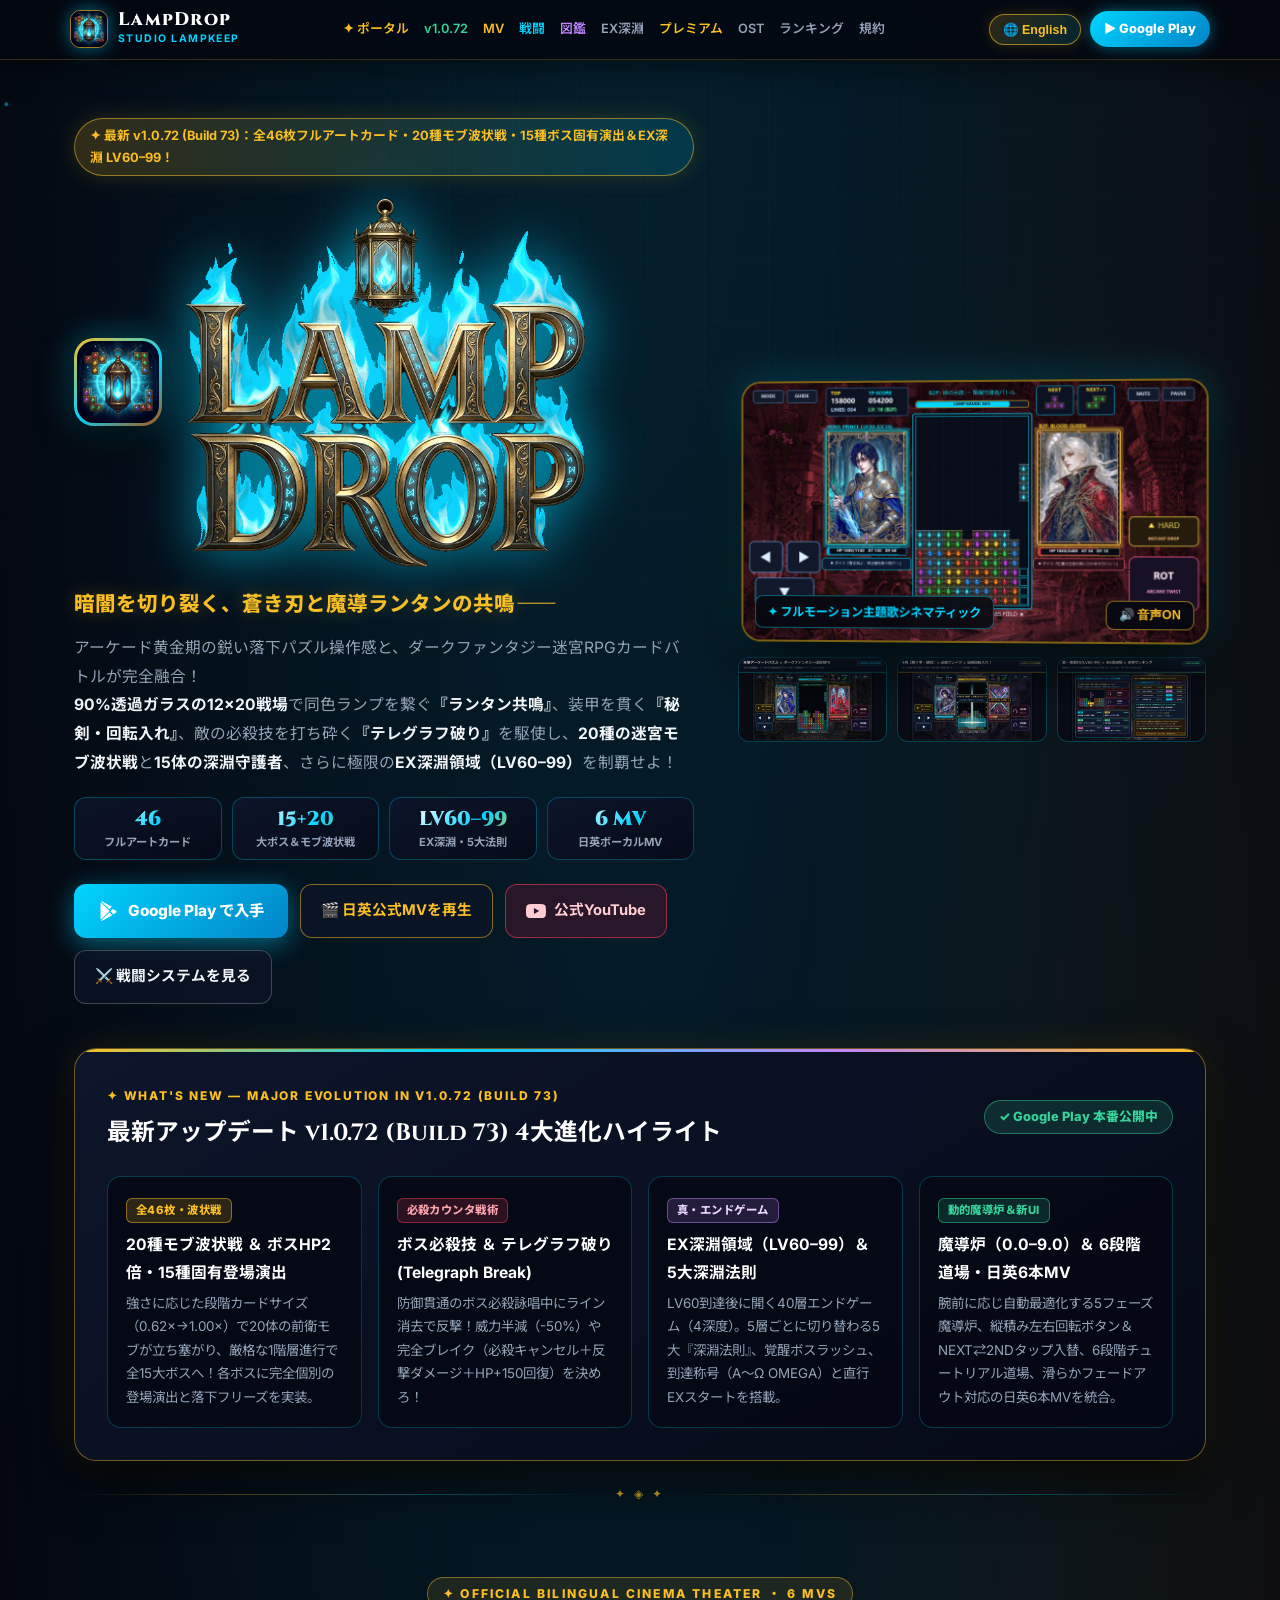
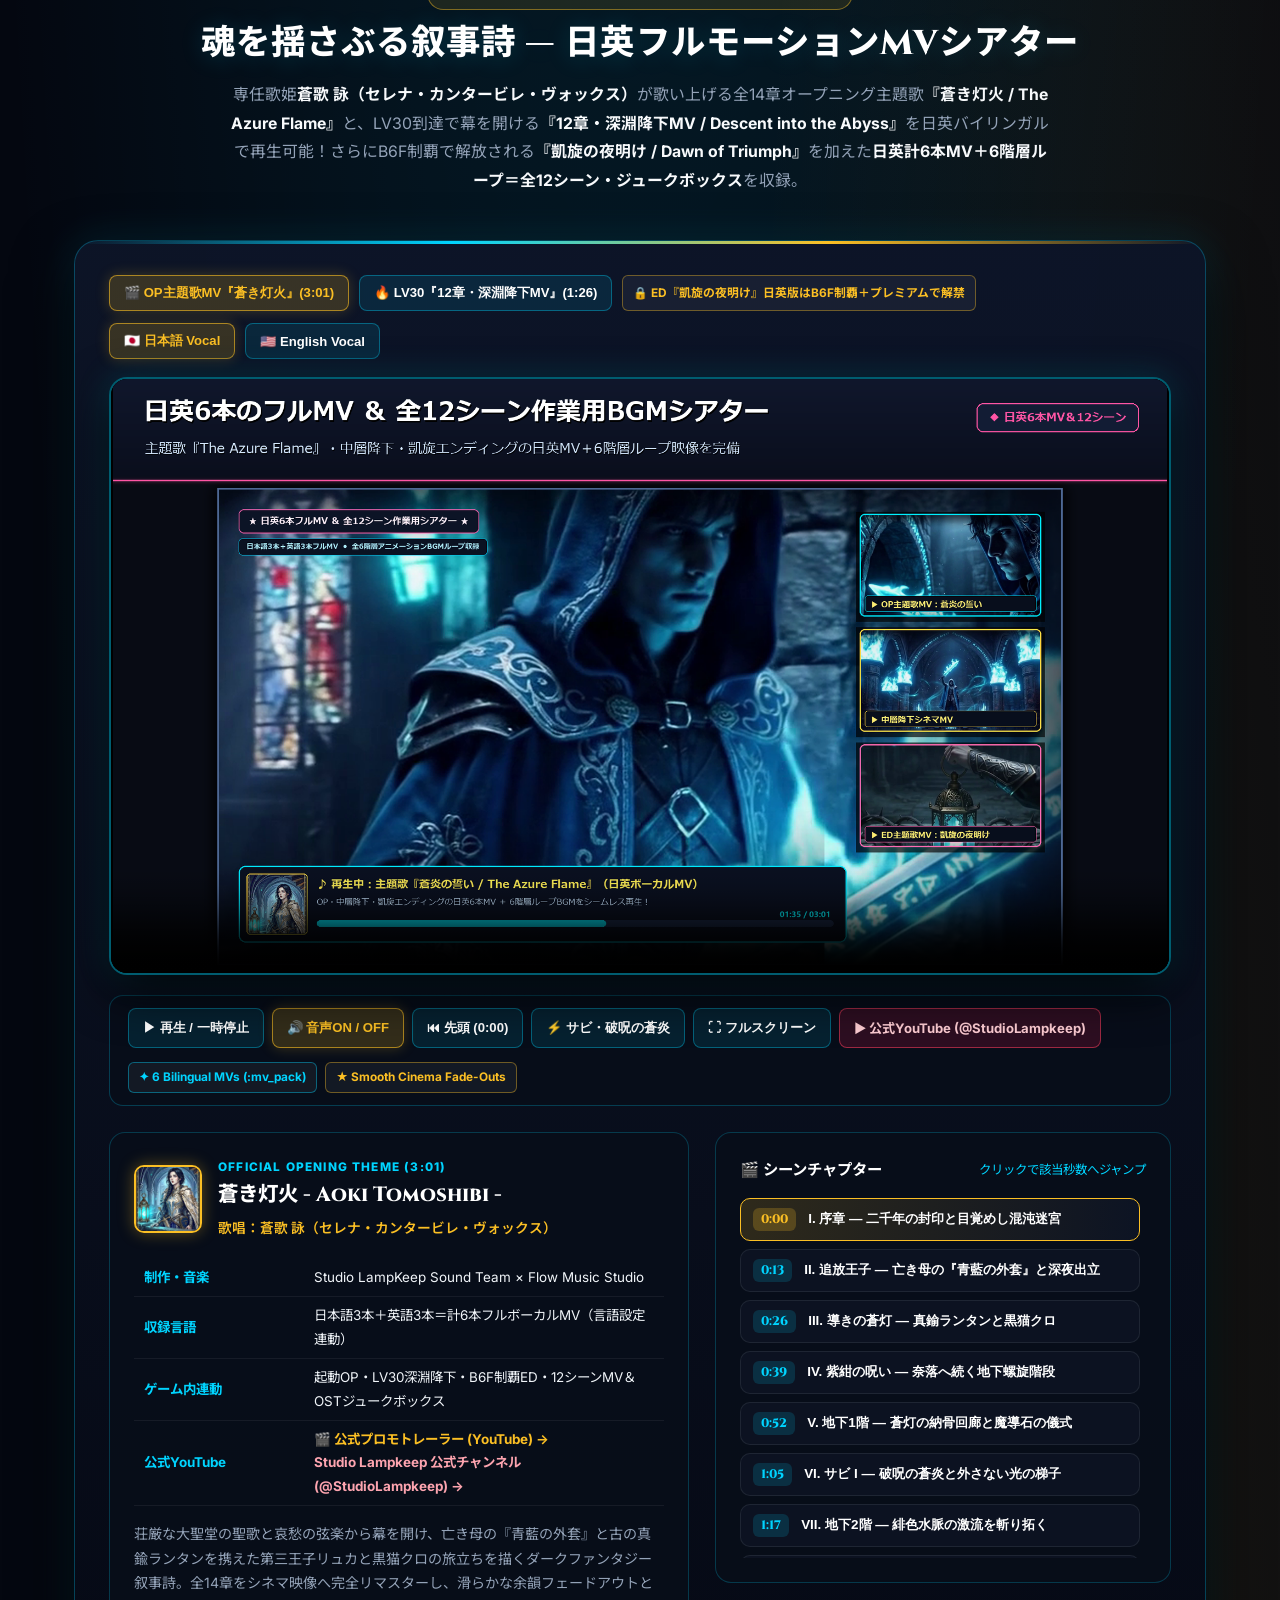
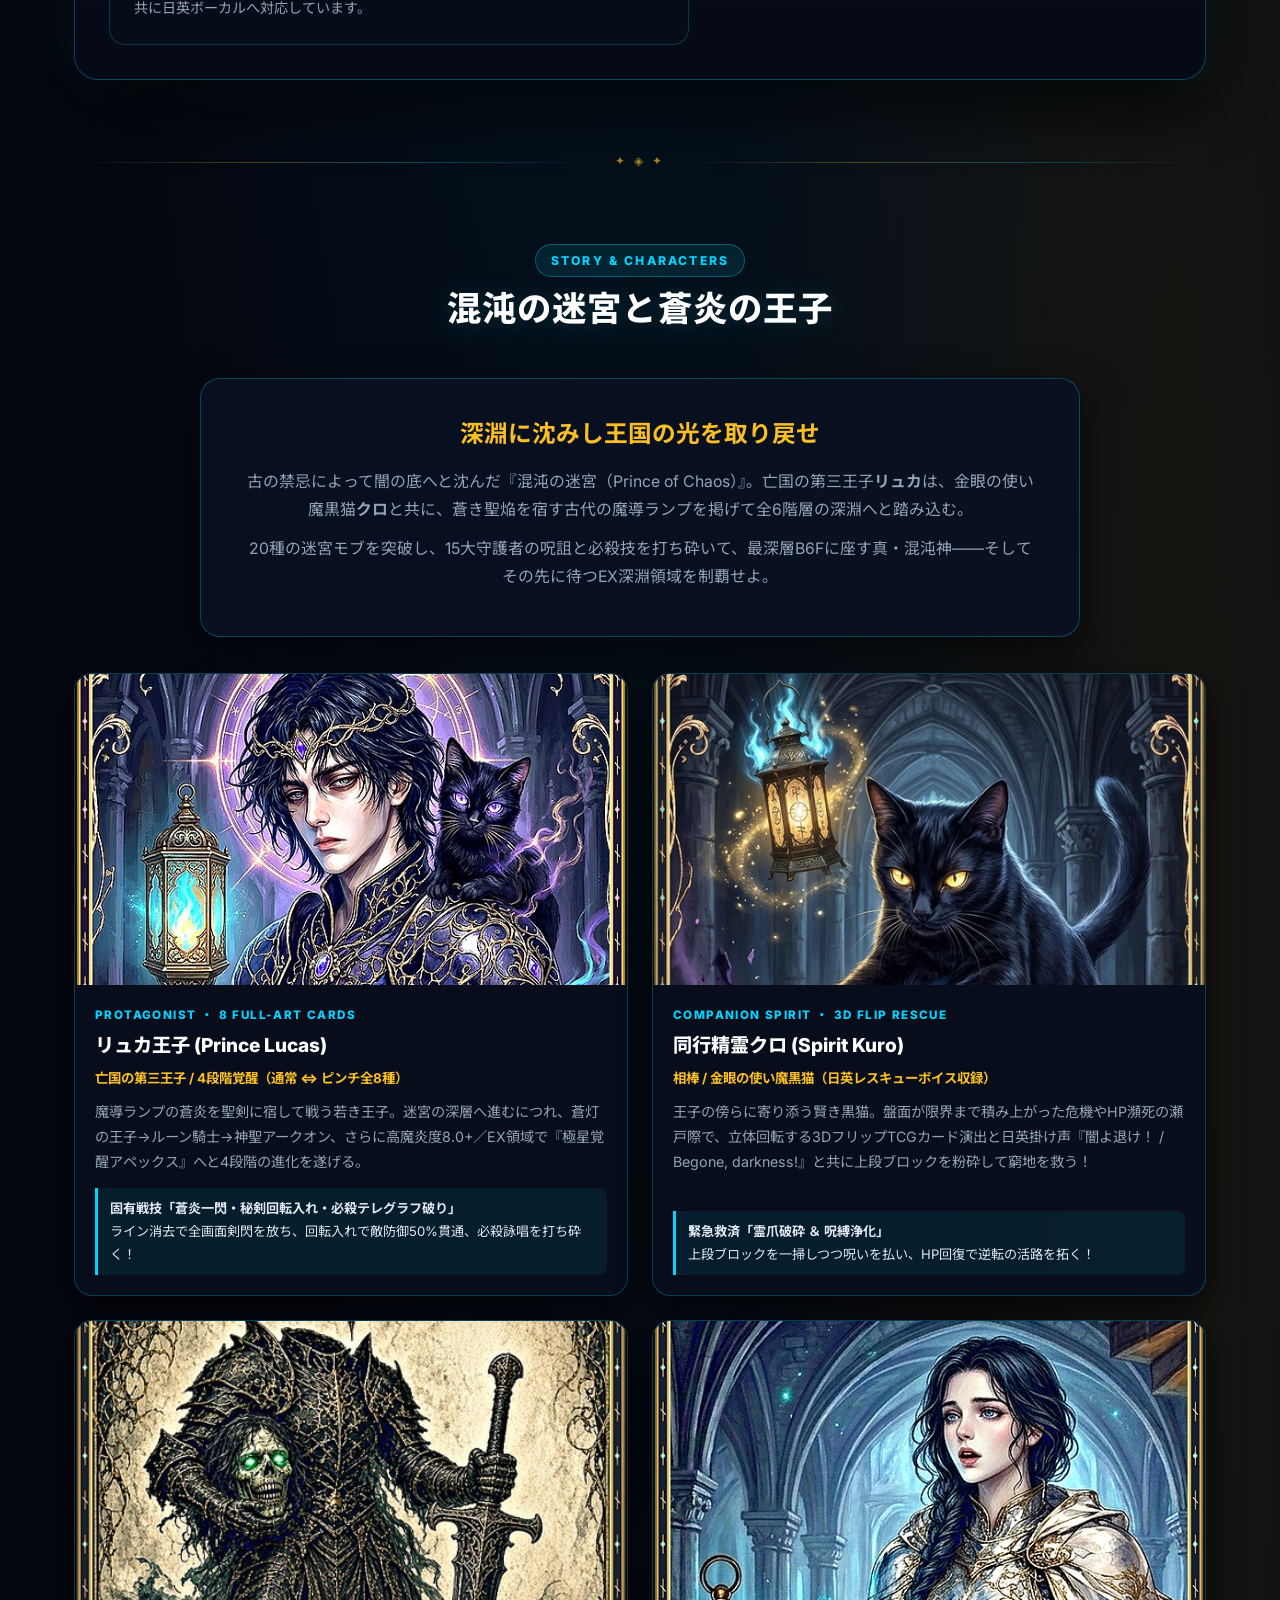
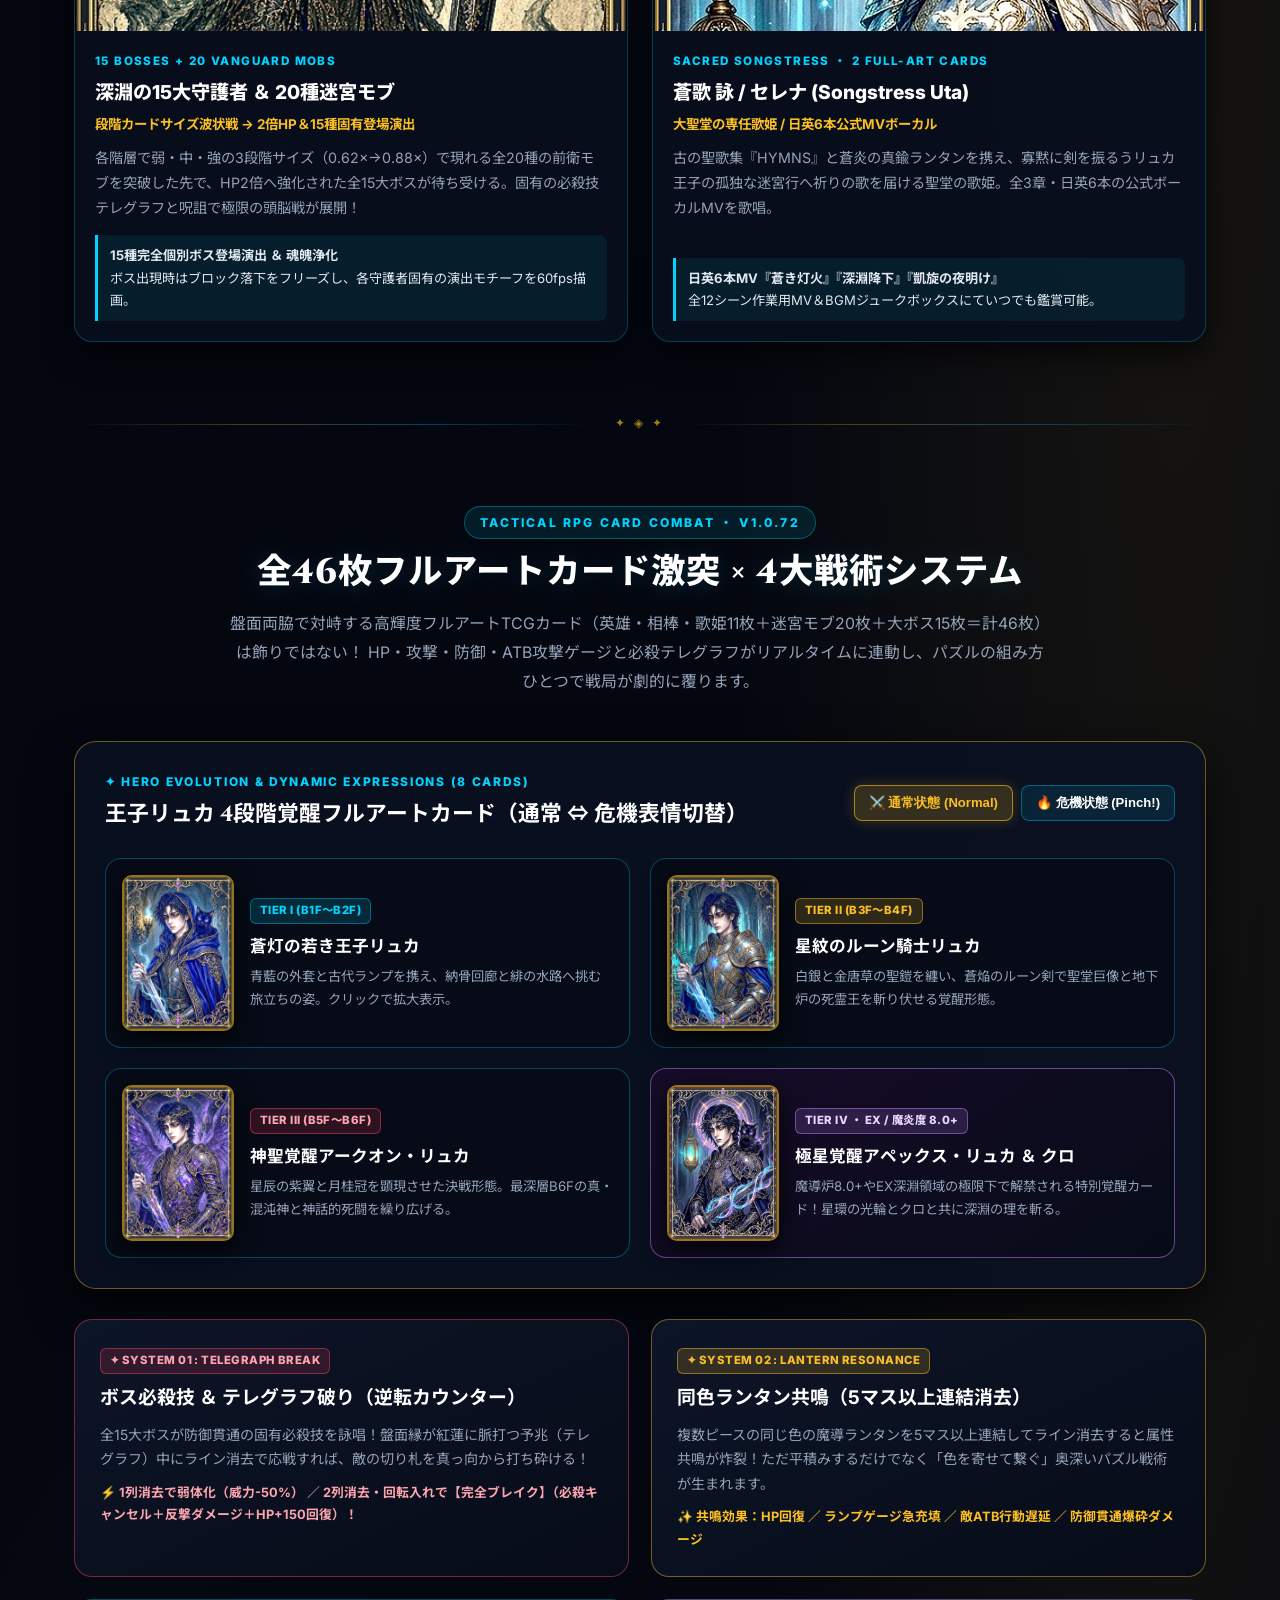
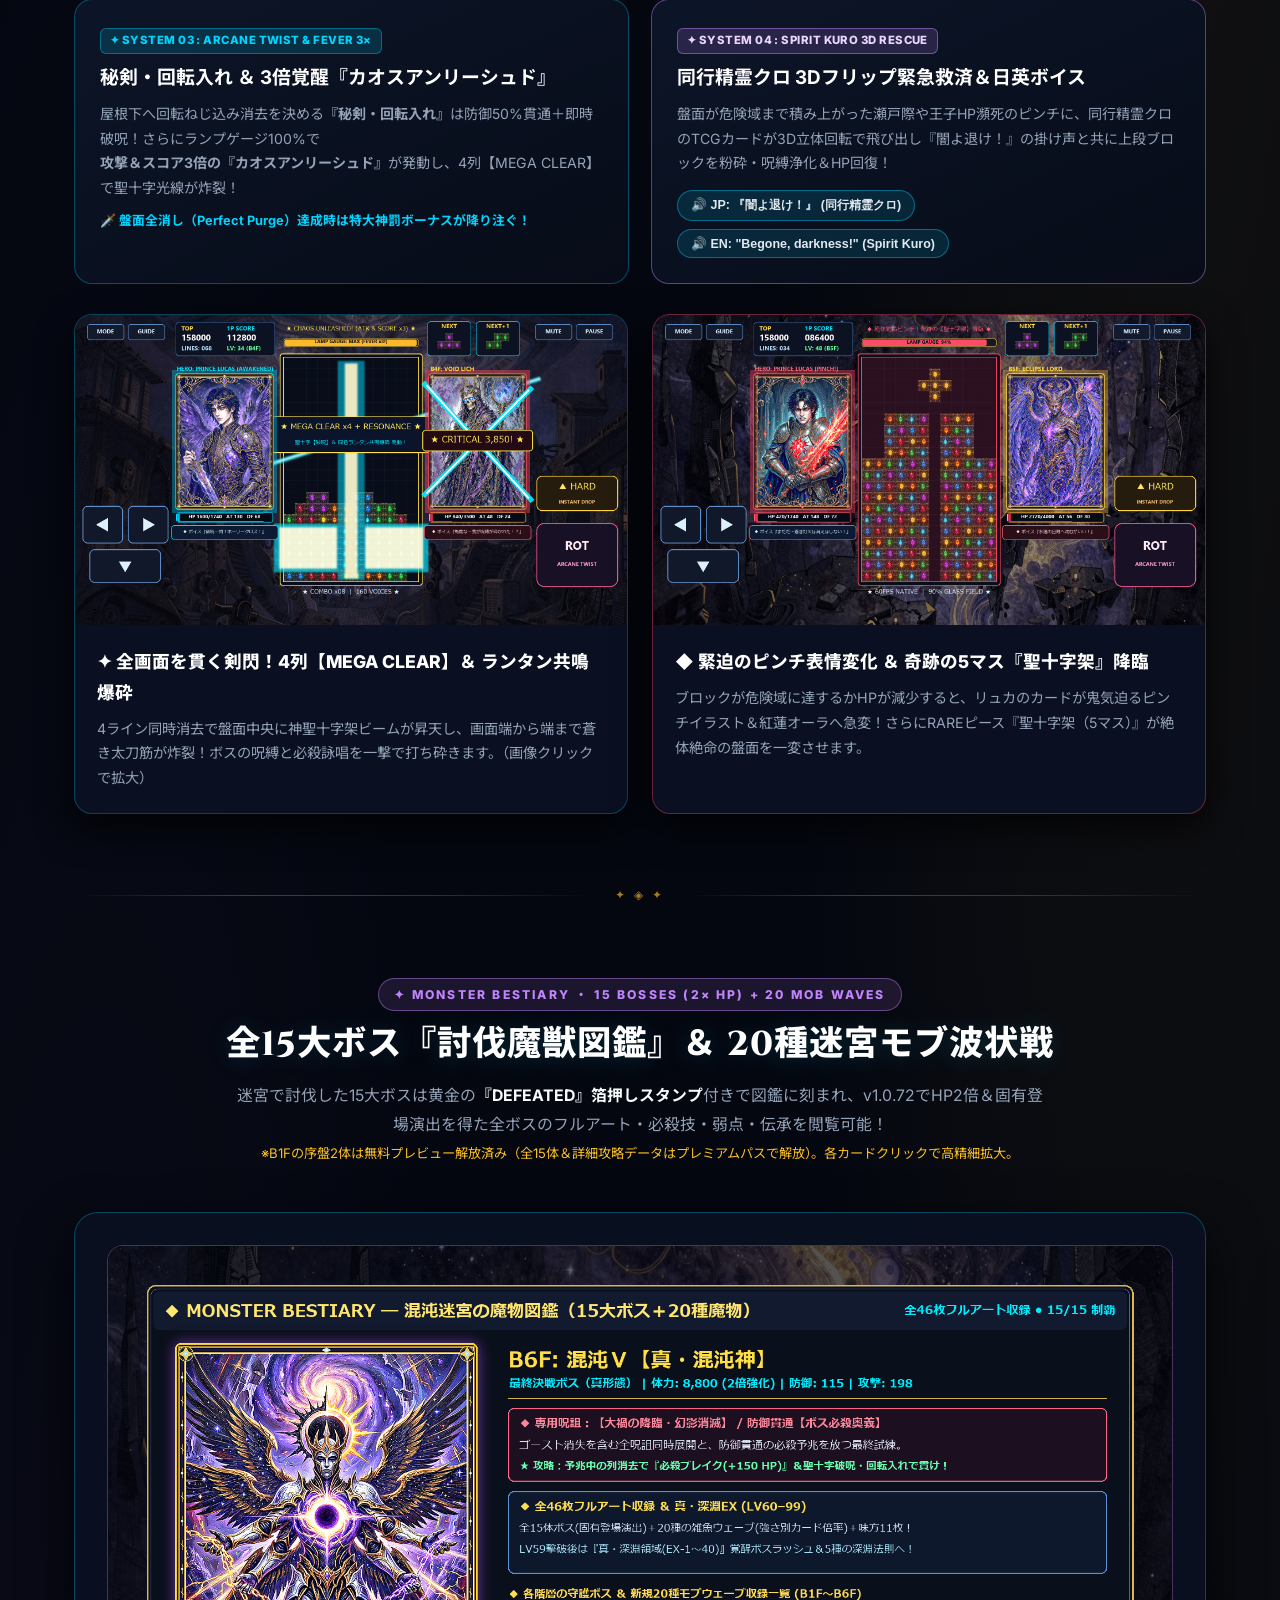
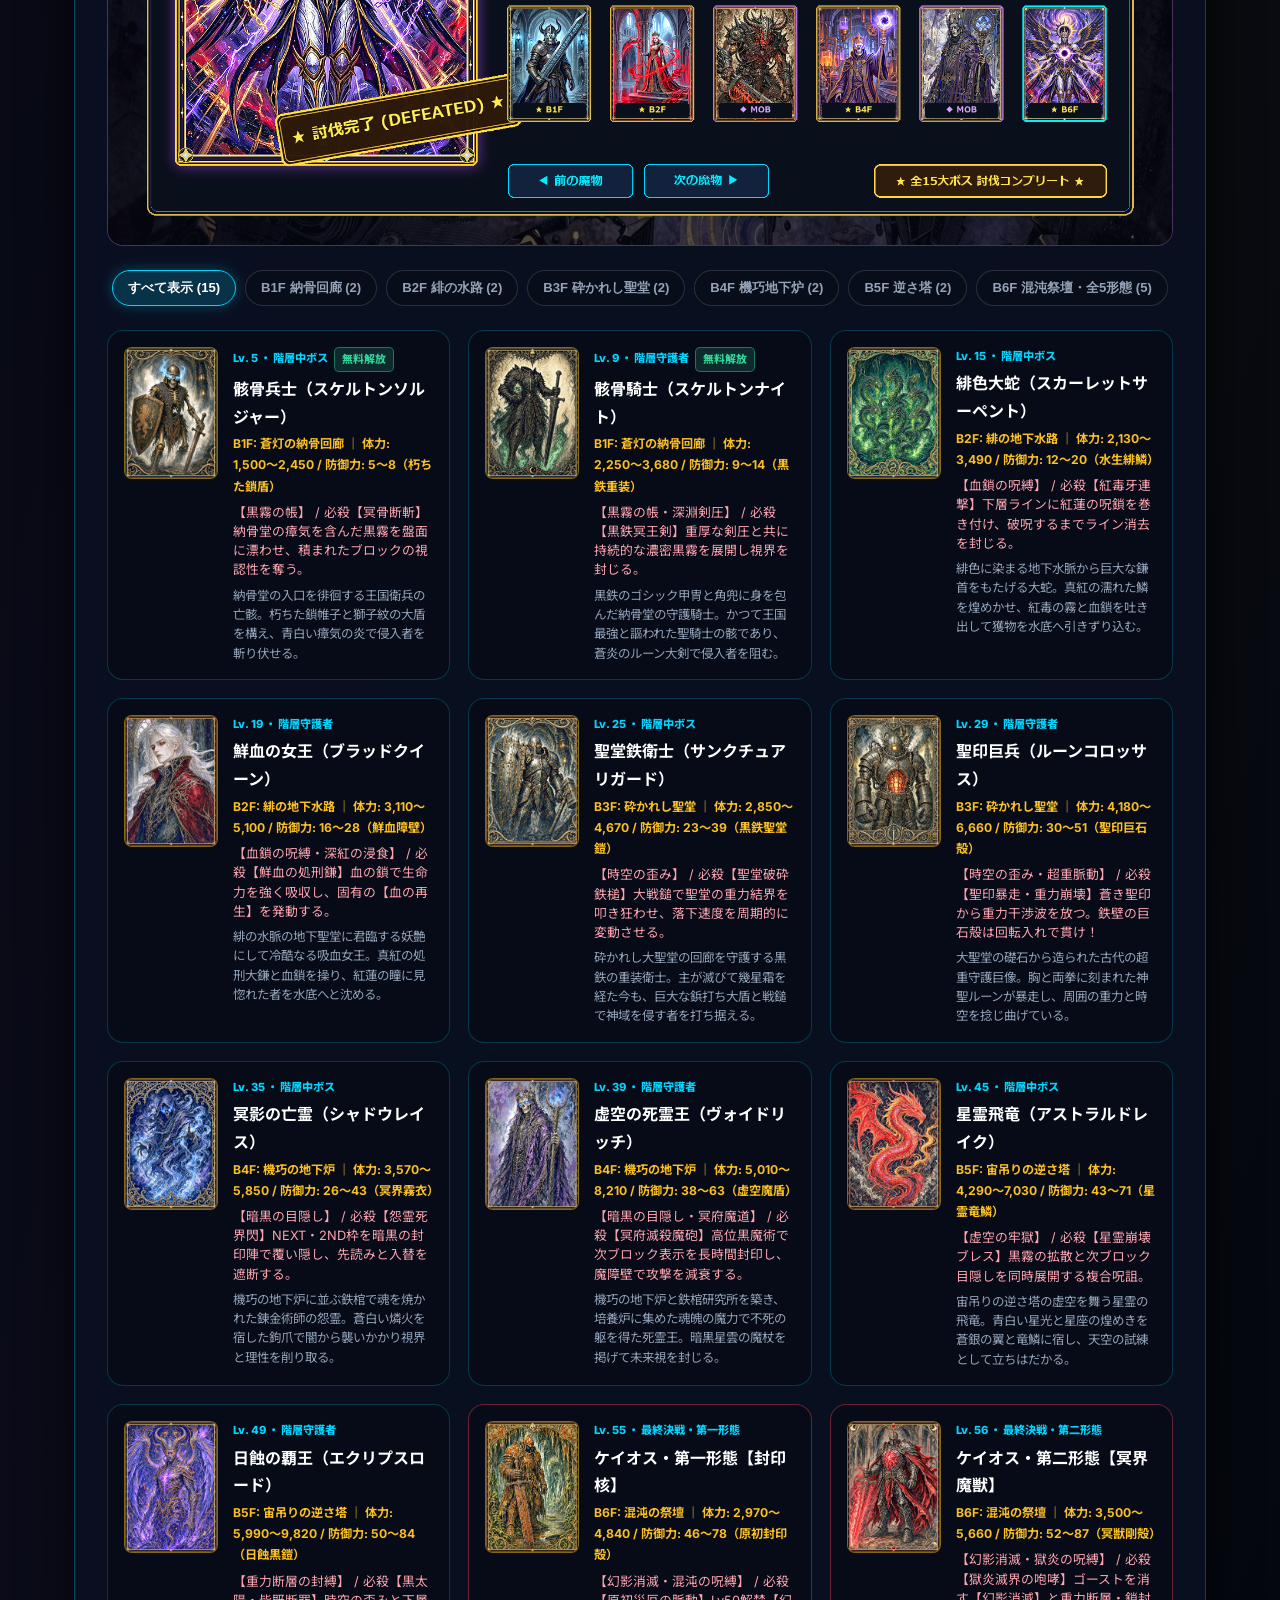
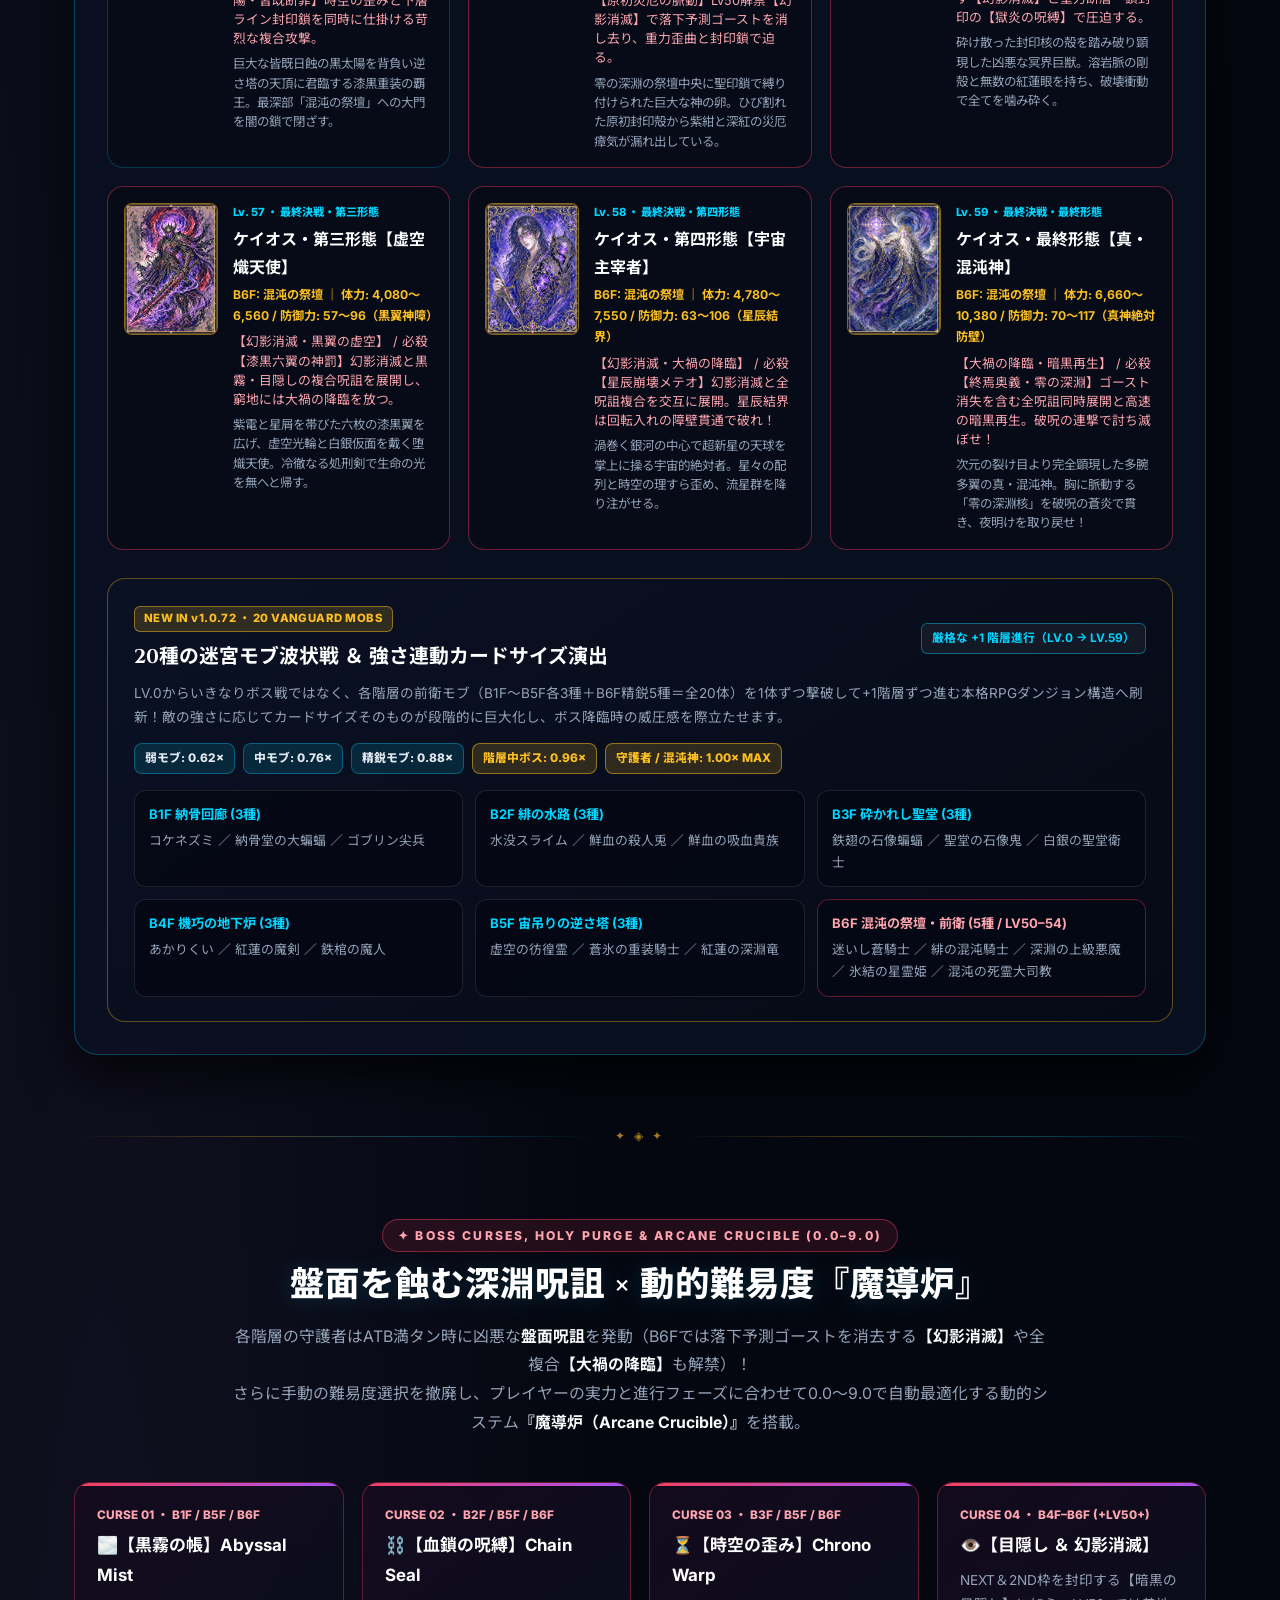
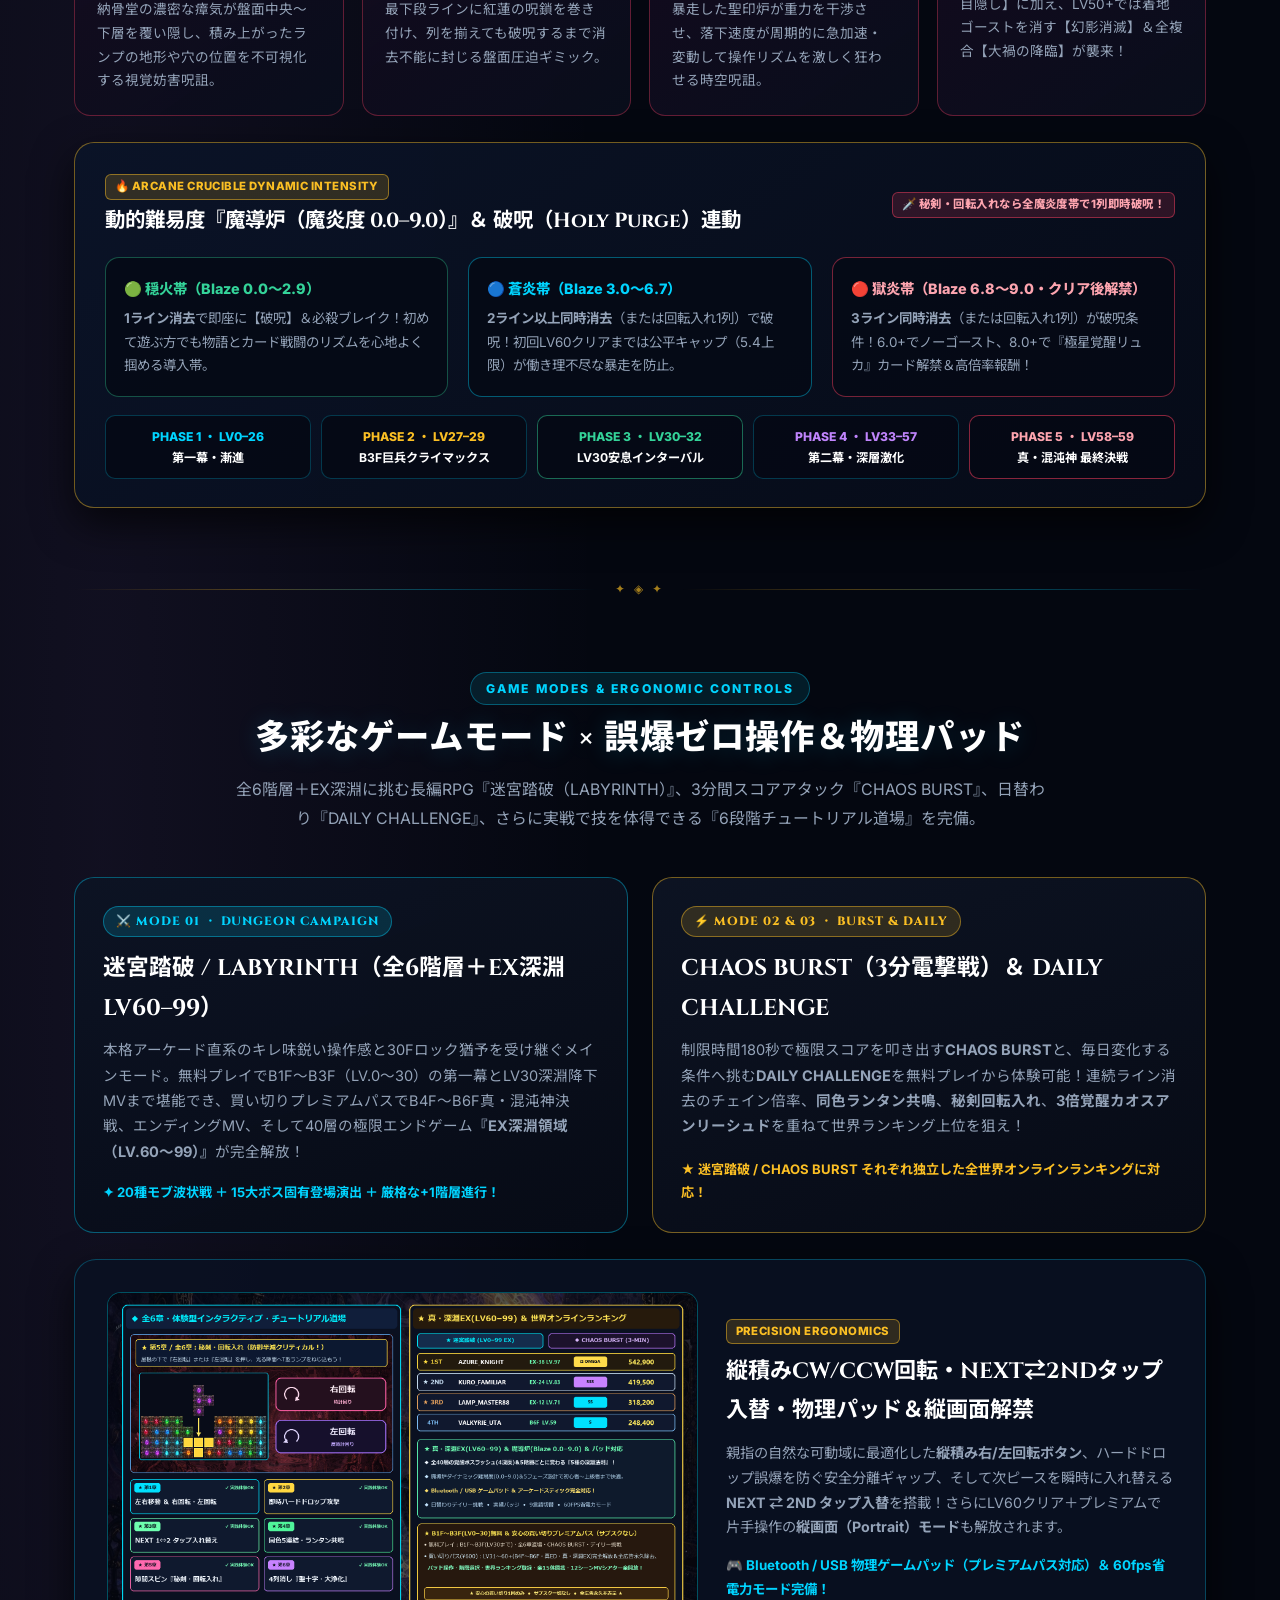
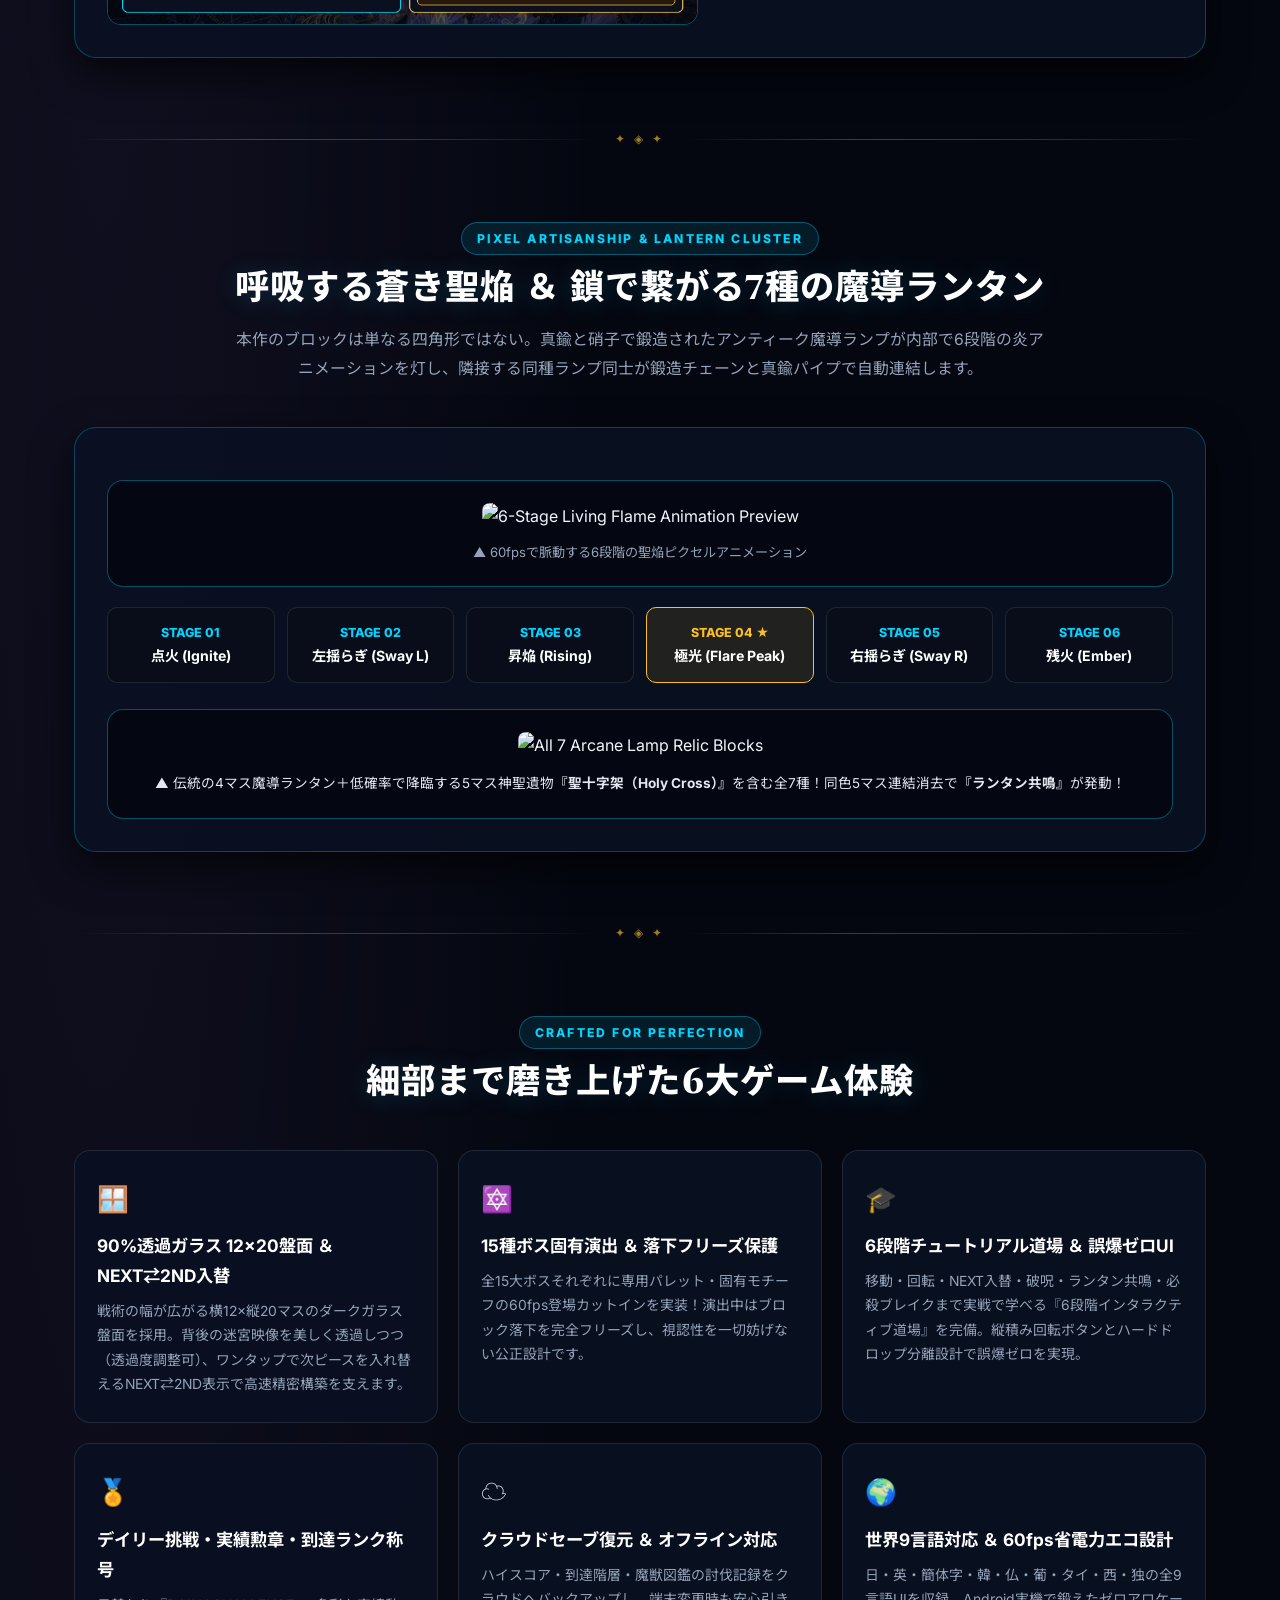
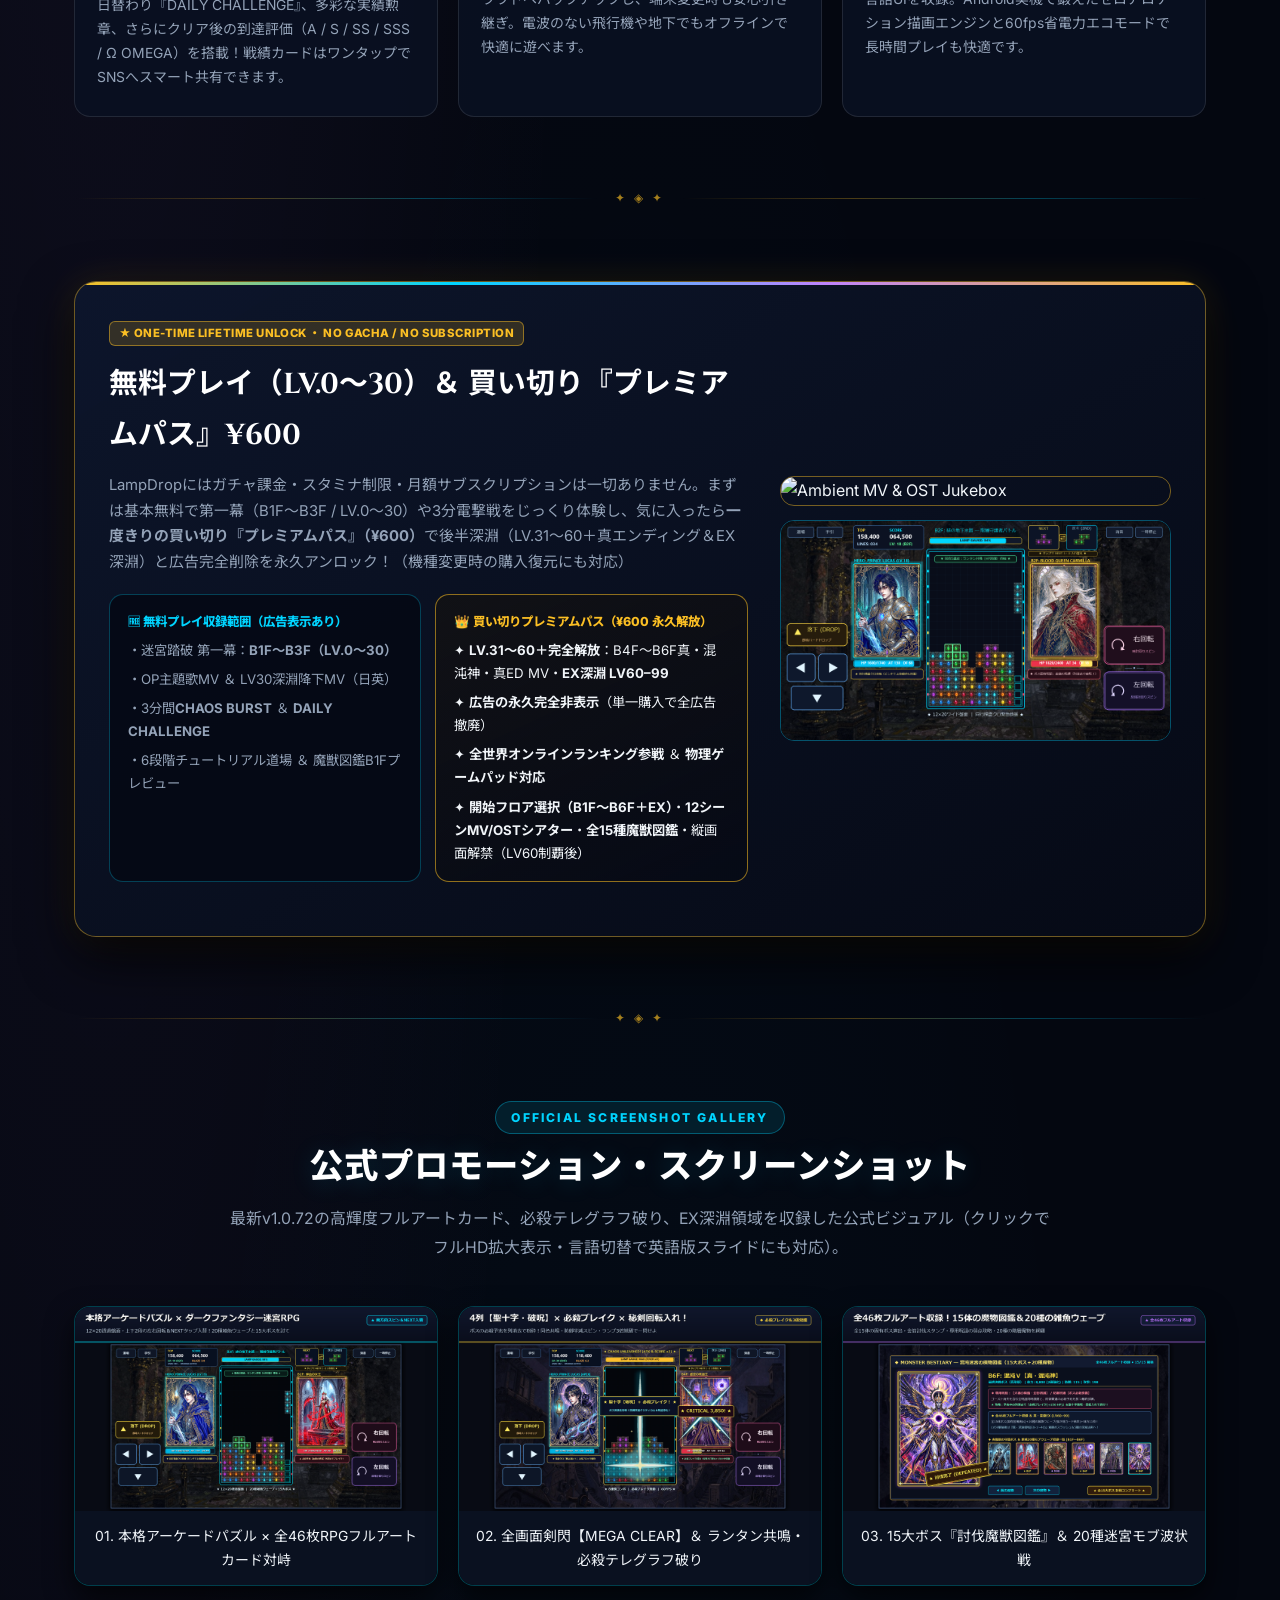
==== commit 779c138b: "fix(lampdrop): replace unclear 'アーケード物理' wording with 'アーケードパズル' across portal, LampDrop page and pr" ====
--- a/lampdrop/index.html
+++ b/lampdrop/index.html
@@ -4,7 +4,7 @@
     <meta charset="UTF-8">
     <meta name="viewport" content="width=device-width, initial-scale=1.0">
     <title>LampDrop (ランプドロップ) - 混沌迷宮の蒼き灯火 | Studio LampKeep 公式サイト</title>
-    <meta name="description" content="Studio LampKeepが贈る、本格アーケード物理×ダークファンタジー迷宮RPG『LampDrop（ランプドロップ）』公式サイト。全46枚フルアートカード（15大ボス＋20種迷宮モブ波状戦）、15種固有ボス登場演出、ボス必殺テレグラフ破り、EX深淵領域（LV60–99）、日英6本MV収録（最新v1.0.72）。">
+    <meta name="description" content="Studio LampKeepが贈る、本格アーケードパズル×ダークファンタジー迷宮RPG『LampDrop（ランプドロップ）』公式サイト。全46枚フルアートカード（15大ボス＋20種迷宮モブ波状戦）、15種固有ボス登場演出、ボス必殺テレグラフ破り、EX深淵領域（LV60–99）、日英6本MV収録（最新v1.0.72）。">
     <meta name="keywords" content="LampDrop, ランプドロップ, Studio LampKeep, ブロックパズル, ダークファンタジー, RPGカードバトル, Android, Prince of Chaos, EX深淵">
 
     <!-- Open Graph / Meta -->
@@ -16,7 +16,7 @@
     <meta property="og:site_name" content="Studio LampKeep (蒼灯機関)">
     <meta property="og:url" content="https://studiolampkeep.github.io/LampKeeper2026.github.io/lampdrop/">
     <meta property="og:title" content="LampDrop - 混沌迷宮の蒼き灯火 | Studio LampKeep 公式サイト (v1.0.72)">
-    <meta property="og:description" content="魔導ランプを繋ぎ、深淵の怪異を斬り伏せろ！本格アーケード物理×全46枚フルアートRPGカード対峙×20種モブ波状戦＆15大ボス固有演出×必殺テレグラフ破り×EX深淵LV60–99×日英6本MV（最新v1.0.72）。">
+    <meta property="og:description" content="魔導ランプを繋ぎ、深淵の怪異を斬り伏せろ！本格アーケードパズル×全46枚フルアートRPGカード対峙×20種モブ波状戦＆15大ボス固有演出×必殺テレグラフ破り×EX深淵LV60–99×日英6本MV（最新v1.0.72）。">
     <meta property="og:image" content="https://studiolampkeep.github.io/LampKeeper2026.github.io/lampdrop/store_promo/ja/feature_graphic.png">
     <meta property="og:locale" content="ja_JP">
     <meta property="og:locale:alternate" content="en_US">
@@ -2285,8 +2285,8 @@
                 暗闇を切り裂く、蒼き刃と魔導ランタンの共鳴――
             </div>
 
-            <p class="hero-desc" data-ja="アーケード黄金期の鋭い落下ブロック物理と、ダークファンタジー迷宮RPGカードバトルが完全融合！<br><strong>90%透過ガラスの12×20戦場</strong>で同色ランプを繋ぐ<strong>『ランタン共鳴』</strong>、装甲を貫く<strong>『秘剣・回転入れ』</strong>、敵の必殺技を打ち砕く<strong>『テレグラフ破り』</strong>を駆使し、<strong>20種の迷宮モブ波状戦</strong>と<strong>15体の深淵守護者</strong>、さらに極限の<strong>EX深淵領域（LV60–99）</strong>を制覇せよ！" data-en="The razor-sharp feel of retro arcade falling-block physics fuses with a dark-fantasy dungeon RPG card battler!<br>Master <strong>Lantern Resonance</strong> on a <strong>90% transparent 12×20 glass grid</strong>, pierce high armor with <strong>Arcane Twists</strong>, shatter boss Ultimates via <strong>Telegraph Breaks</strong>, and battle through <strong>20 vanguard mob waves</strong>, <strong>15 unique dungeon bosses</strong>, and the <strong>EX Abyss (LV60–99)</strong>!">
-                アーケード黄金期の鋭い落下ブロック物理と、ダークファンタジー迷宮RPGカードバトルが完全融合！<br>
+            <p class="hero-desc" data-ja="アーケード黄金期の鋭い落下パズル操作感と、ダークファンタジー迷宮RPGカードバトルが完全融合！<br><strong>90%透過ガラスの12×20戦場</strong>で同色ランプを繋ぐ<strong>『ランタン共鳴』</strong>、装甲を貫く<strong>『秘剣・回転入れ』</strong>、敵の必殺技を打ち砕く<strong>『テレグラフ破り』</strong>を駆使し、<strong>20種の迷宮モブ波状戦</strong>と<strong>15体の深淵守護者</strong>、さらに極限の<strong>EX深淵領域（LV60–99）</strong>を制覇せよ！" data-en="The razor-sharp feel of retro arcade falling-block puzzles fuses with a dark-fantasy dungeon RPG card battler!<br>Master <strong>Lantern Resonance</strong> on a <strong>90% transparent 12×20 glass grid</strong>, pierce high armor with <strong>Arcane Twists</strong>, shatter boss Ultimates via <strong>Telegraph Breaks</strong>, and battle through <strong>20 vanguard mob waves</strong>, <strong>15 unique dungeon bosses</strong>, and the <strong>EX Abyss (LV60–99)</strong>!">
+                アーケード黄金期の鋭い落下パズル操作感と、ダークファンタジー迷宮RPGカードバトルが完全融合！<br>
                 <strong>90%透過ガラスの12×20戦場</strong>で同色ランプを繋ぐ<strong>『ランタン共鳴』</strong>、装甲を貫く<strong>『秘剣・回転入れ』</strong>、敵の必殺技を打ち砕く<strong>『テレグラフ破り』</strong>を駆使し、<strong>20種の迷宮モブ波状戦</strong>と<strong>15体の深淵守護者</strong>、さらに極限の<strong>EX深淵領域（LV60–99）</strong>を制覇せよ！
             </p>
 
@@ -2903,8 +2903,8 @@
             <div class="mode-card">
                 <div class="mode-badge">⚔️ MODE 01 ・ DUNGEON CAMPAIGN</div>
                 <h3 style="font-family: 'Cinzel', 'Noto Sans JP', serif; font-size: 1.42rem; color: #fff; margin-bottom: 10px;" data-ja="迷宮踏破 / LABYRINTH（全6階層＋EX深淵 LV60–99）" data-en="LABYRINTH (6 Floors + EX Abyss LV60–99)">迷宮踏破 / LABYRINTH（全6階層＋EX深淵 LV60–99）</h3>
-                <p style="font-size: 0.91rem; color: var(--text-secondary); margin-bottom: 16px; flex-grow: 1;" data-ja="本格アーケード直系のキレ味鋭い物理と30Fロック猶予を受け継ぐメインモード。無料プレイでB1F〜B3F（LV.0〜30）の第一幕とLV30深淵降下MVまで堪能でき、買い切りプレミアムパスでB4F〜B6F真・混沌神決戦、エンディングMV、そして40層の極限エンドゲーム<strong>『EX深淵領域（LV.60〜99）』</strong>が完全解放！" data-en="Authentic retro arcade physics with crisp lock grace and 5-phase Arcane Crucible pacing. Play B1F–B3F (LV0–30) and the LV30 Midpoint MV free, then unlock B4F–B6F, the True Ending MV, and the 40-stratum <strong>EX Abyss (LV60–99)</strong> with the one-time Premium Pass!">
-                    本格アーケード直系のキレ味鋭い物理と30Fロック猶予を受け継ぐメインモード。無料プレイでB1F〜B3F（LV.0〜30）の第一幕とLV30深淵降下MVまで堪能でき、買い切りプレミアムパスでB4F〜B6F真・混沌神決戦、エンディングMV、そして40層の極限エンドゲーム<strong>『EX深淵領域（LV.60〜99）』</strong>が完全解放！
+                <p style="font-size: 0.91rem; color: var(--text-secondary); margin-bottom: 16px; flex-grow: 1;" data-ja="本格アーケード直系のキレ味鋭い操作感と30Fロック猶予を受け継ぐメインモード。無料プレイでB1F〜B3F（LV.0〜30）の第一幕とLV30深淵降下MVまで堪能でき、買い切りプレミアムパスでB4F〜B6F真・混沌神決戦、エンディングMV、そして40層の極限エンドゲーム<strong>『EX深淵領域（LV.60〜99）』</strong>が完全解放！" data-en="Authentic retro arcade action with crisp lock grace and 5-phase Arcane Crucible pacing. Play B1F–B3F (LV0–30) and the LV30 Midpoint MV free, then unlock B4F–B6F, the True Ending MV, and the 40-stratum <strong>EX Abyss (LV60–99)</strong> with the one-time Premium Pass!">
+                    本格アーケード直系のキレ味鋭い操作感と30Fロック猶予を受け継ぐメインモード。無料プレイでB1F〜B3F（LV.0〜30）の第一幕とLV30深淵降下MVまで堪能でき、買い切りプレミアムパスでB4F〜B6F真・混沌神決戦、エンディングMV、そして40層の極限エンドゲーム<strong>『EX深淵領域（LV.60〜99）』</strong>が完全解放！
                 </p>
                 <div style="font-size: 0.82rem; color: var(--accent-cyan); font-weight: 700;" data-ja="✦ 20種モブ波状戦 ＋ 15大ボス固有登場演出 ＋ 厳格な+1階層進行！" data-en="✦ 20 Mob Waves + 15 Unique Boss Intros + Strict +1 Stratum Progression!">
                     ✦ 20種モブ波状戦 ＋ 15大ボス固有登場演出 ＋ 厳格な+1階層進行！
@@ -3104,8 +3104,8 @@
 
         <div class="gallery-grid">
             <div class="gallery-item" onclick="openPromoSlide(0)">
-                <img id="gallerySlide0" src="store_promo/ja/promo_01_battle.png" alt="Arcade Block Physics × RPG Card Battle" loading="lazy">
-                <div class="gallery-caption" data-ja="01. 本格アーケード物理 × 全46枚RPGフルアートカード対峙" data-en="01. Arcade Block Physics × 46 Full-Art RPG Card Duels">01. 本格アーケード物理 × 全46枚RPGフルアートカード対峙</div>
+                <img id="gallerySlide0" src="store_promo/ja/promo_01_battle.png" alt="Arcade Block Puzzle × RPG Card Battle" loading="lazy">
+                <div class="gallery-caption" data-ja="01. 本格アーケードパズル × 全46枚RPGフルアートカード対峙" data-en="01. Arcade Block Puzzle × 46 Full-Art RPG Card Duels">01. 本格アーケードパズル × 全46枚RPGフルアートカード対峙</div>
             </div>
 
             <div class="gallery-item" onclick="openPromoSlide(1)">
@@ -3380,7 +3380,7 @@
                 </tr>
                 <tr>
                     <th data-ja="ジャンル" data-en="Genre">ジャンル</th>
-                    <td data-ja="本格アーケード物理 × ダークファンタジー迷宮RPGブロックパズル" data-en="Retro Arcade Falling-Block Action Puzzle × Dark Fantasy Card RPG">本格アーケード物理 × ダークファンタジー迷宮RPGブロックパズル</td>
+                    <td data-ja="本格アーケードパズル × ダークファンタジー迷宮RPG" data-en="Retro Arcade Falling-Block Action Puzzle × Dark Fantasy Card RPG">本格アーケードパズル × ダークファンタジー迷宮RPG</td>
                 </tr>
                 <tr>
                     <th data-ja="最新バージョン" data-en="Latest Version">最新バージョン</th>
@@ -3472,8 +3472,8 @@
         {
             ja: 'store_promo/ja/promo_01_battle.png',
             en: 'store_promo/en/promo_01_battle.png',
-            capJa: '01. 本格アーケード物理 × 全46枚フルアートRPGカード対峙',
-            capEn: '01. Arcade Block Physics × 46 Full-Art RPG Card Duels'
+            capJa: '01. 本格アーケードパズル × 全46枚フルアートRPGカード対峙',
+            capEn: '01. Arcade Block Puzzle × 46 Full-Art RPG Card Duels'
         },
         {
             ja: 'store_promo/ja/promo_02_slash.png',
